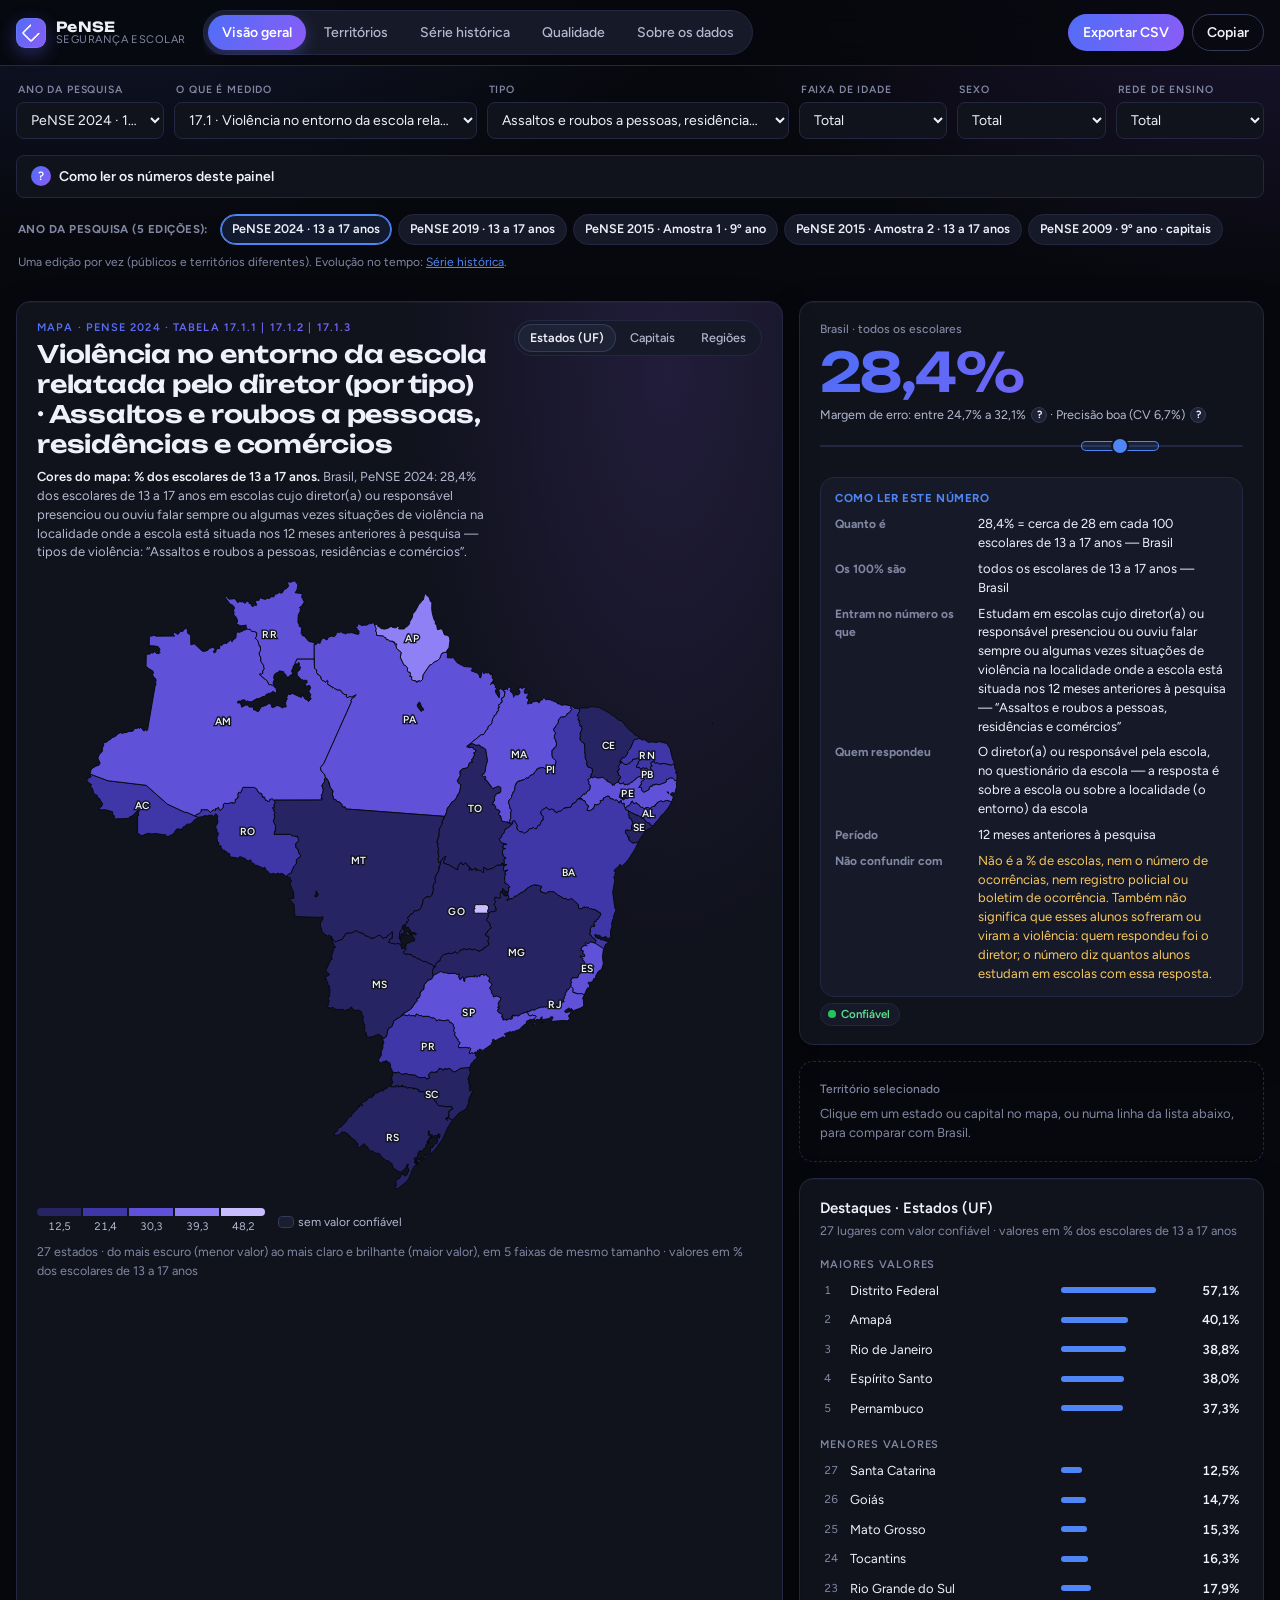
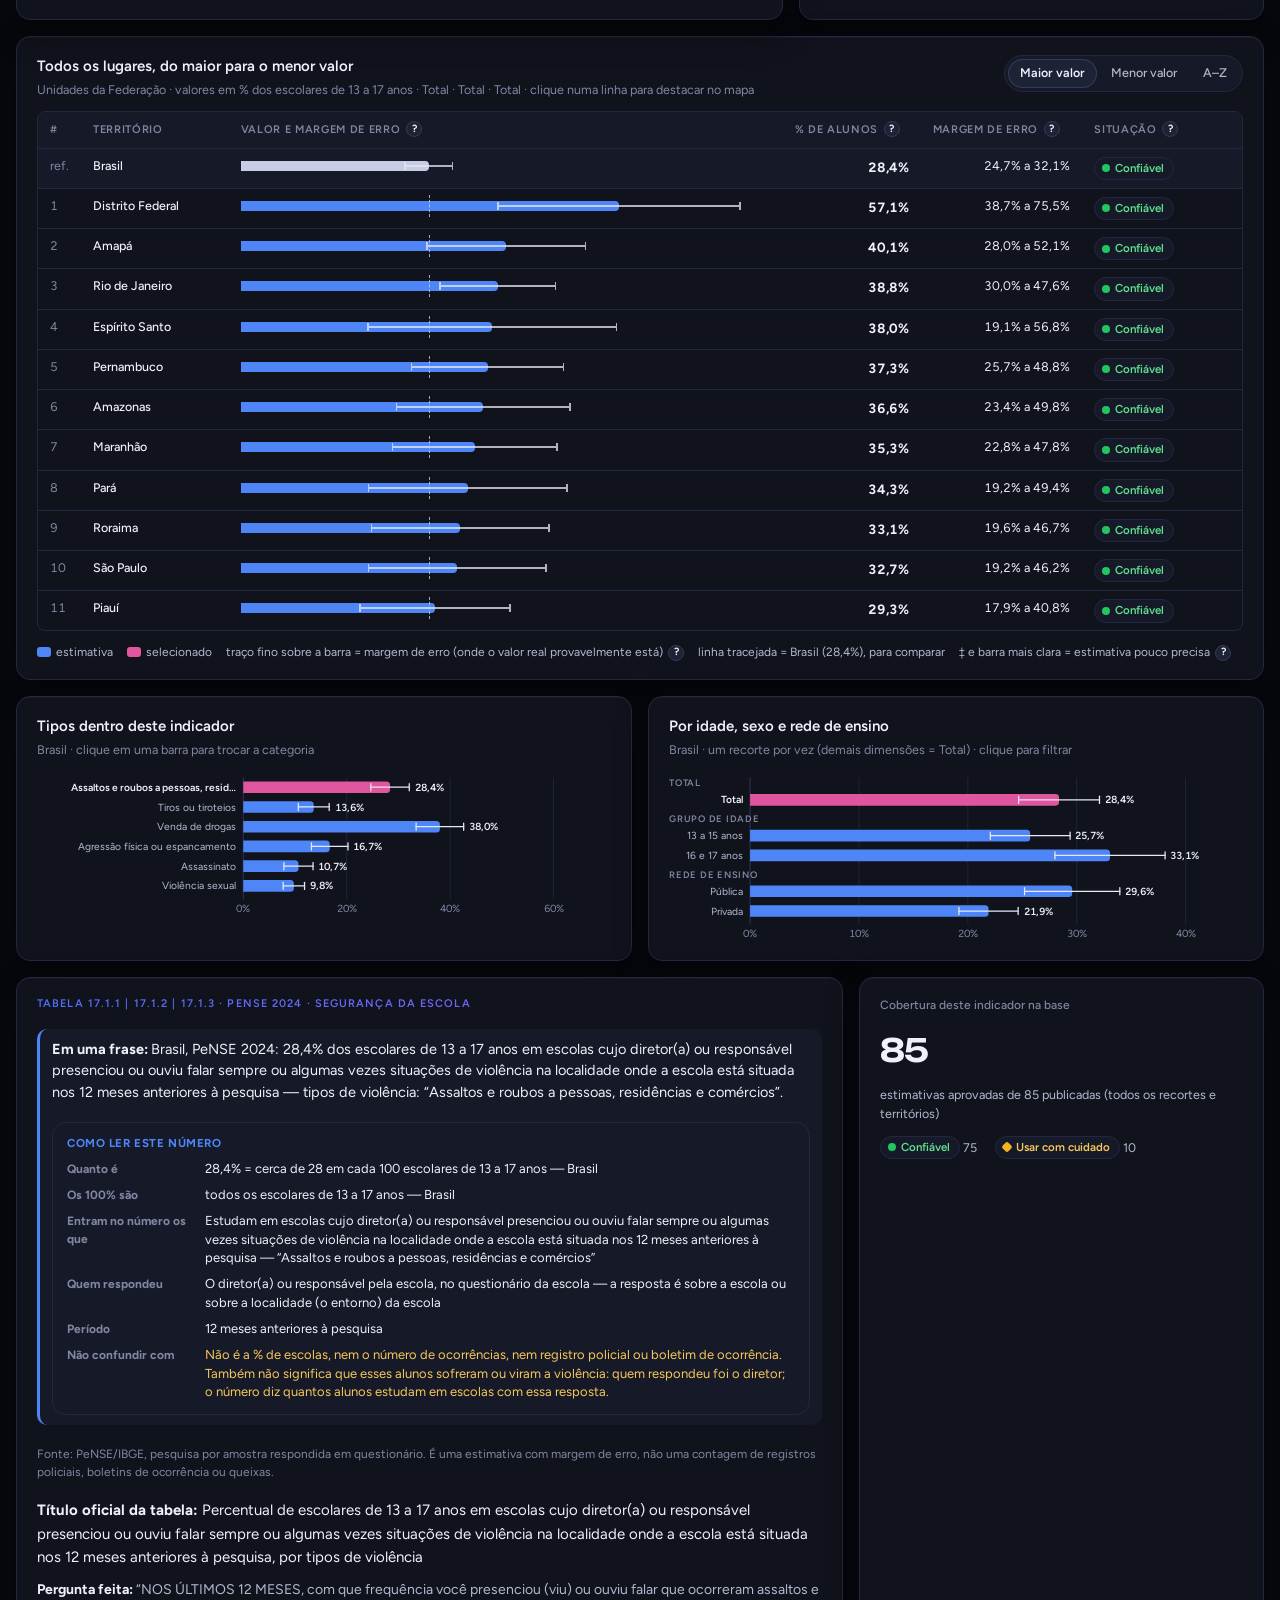
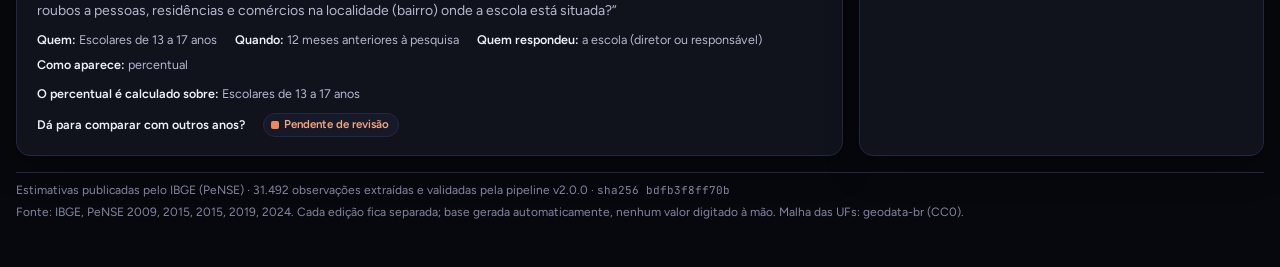
==== index.html @ c6cf6982 "Publica painel (gerado por scripts/build_dashboard.py) Co-Authored-By: Claude Opus 5.5 <noreply@anth" ====
<!doctype html>
<html lang="pt-BR">
<head>
<meta charset="utf-8">
<meta name="viewport" content="width=device-width, initial-scale=1, viewport-fit=cover">
<title>Painel PeNSE Segurança</title>
<meta name="claude:viewport-fit-sides" content="cover">
<meta name="description" content="Dashboard de indicadores de segurança da Pesquisa Nacional de Saúde do Escolar (PeNSE/IBGE), alimentado pela pipeline reprodutível do TCC.">
<link rel="preconnect" href="https://fonts.googleapis.com">
<link rel="preconnect" href="https://fonts.gstatic.com" crossorigin>
<link rel="stylesheet" href="https://fonts.googleapis.com/css2?family=Unbounded:wght@500;700&family=Figtree:wght@400;500;600;700&family=JetBrains+Mono:wght@400;500&display=swap">
<style>
/* Tema: escuro é o padrão (escolha do projeto), mesmo com o sistema em modo claro; o claro só
   aparece se o visualizador escolher explicitamente (data-theme="light").
   Layout: painel escuro "sala de controle" — barra superior fixa com páginas, faixa de
   filtros, e na Visão geral o mapa do Brasil como peça principal ao lado dos números-chave;
   abaixo, ranking em tabela com barras embutidas e cartões de detalhe em grade de 12 colunas.
   Identidade: preto azulado + azul e roxo (marca). Dados: azul = estimativa, magenta =
   selecionado (par validado para daltonismo), rampa sequencial índigo no mapa. */
:root {
  /* tema escuro (padrão) */
  --bg: #07080d;
  --bg-glow-1: rgba(79, 110, 247, 0.16);
  --bg-glow-2: rgba(139, 92, 246, 0.14);
  --card: #10121c;
  --card-2: #161a28;
  --card-3: #1d2235;
  --ink: #eef0fa;
  --ink-2: #b4b9d0;
  --muted: #8187a3;
  --line: #232741;
  --axis: #343a5a;
  --brand-blue: #4f6ef7;
  --brand-violet: #8b5cf6;
  --brand-grad: linear-gradient(120deg, #4f6ef7 0%, #8b5cf6 100%);
  --accent: #4f86f7;           /* série 1 — estimativa */
  --accent-soft: rgba(79, 134, 247, 0.14);
  --select: #e0569e;           /* série 2 — selecionado */
  --reference: #c9cde3;        /* Brasil / agregado de referência */
  --whisker: #e6e8f5;
  --nodata: #1a1e2e;
  --map-stroke: #07080d;
  --seq-1: #272463; --seq-2: #3f37a8; --seq-3: #5f52d9; --seq-4: #8f80f5; --seq-5: #c8bdff;
  --good: #22c55e; --warning: #f5b324; --serious: #f0875a; --critical: #ef4f4f;
  --good-ink: #5ee08e; --warning-ink: #f7c75a; --serious-ink: #f5a582; --critical-ink: #ff8585;
  --focus: #8fa6ff;
  --shadow: 0 1px 0 rgba(255, 255, 255, 0.03) inset, 0 12px 32px rgba(0, 0, 0, 0.35);
  --topbar: rgba(7, 8, 13, 0.82);
  --font-display: "Unbounded", "Figtree", system-ui, sans-serif;
  --font-ui: "Figtree", system-ui, -apple-system, "Segoe UI", Roboto, sans-serif;
  --font-mono: "JetBrains Mono", ui-monospace, "SFMono-Regular", Menlo, Consolas, monospace;
  --r: 14px;
  --r-sm: 8px;
  color-scheme: dark;
}
:root[data-theme="light"] {
  --bg: #f3f4fb; --bg-glow-1: rgba(79, 110, 247, 0.10); --bg-glow-2: rgba(139, 92, 246, 0.09);
  --card: #ffffff; --card-2: #f5f6fc; --card-3: #eceefa; --ink: #0d1024; --ink-2: #44496a; --muted: #6b7091;
  --line: #e1e4f2; --axis: #c6cae0; --brand-blue: #3b5bdb; --brand-violet: #7c3aed;
  --brand-grad: linear-gradient(120deg, #3b5bdb 0%, #7c3aed 100%);
  --accent: #2a6fdb; --accent-soft: rgba(42, 111, 219, 0.10); --select: #c8357f; --reference: #3a3f5c;
  --whisker: #1b1f36; --nodata: #e6e8f3; --map-stroke: #ffffff;
  --seq-1: #e4dfff; --seq-2: #bdb2fa; --seq-3: #9584ee; --seq-4: #6a54d6; --seq-5: #3f2da3;
  --good-ink: #157a3a; --warning-ink: #8a5a00; --serious-ink: #a8431a; --critical-ink: #b42323;
  --focus: #3b5bdb; --shadow: 0 1px 2px rgba(13, 16, 36, 0.05), 0 8px 24px rgba(13, 16, 36, 0.06);
  --topbar: rgba(255, 255, 255, 0.85); color-scheme: light;
}

*, *::before, *::after { box-sizing: border-box; }
[hidden] { display: none !important; }
body {
  margin: 0; color: var(--ink); font: 14px/1.5 var(--font-ui);
  background:
    radial-gradient(900px 480px at 8% -10%, var(--bg-glow-1), transparent 70%),
    radial-gradient(800px 420px at 100% 0%, var(--bg-glow-2), transparent 70%),
    var(--bg);
  background-attachment: fixed;
}
body::before { content: ""; position: fixed; inset: 0 0 auto; height: env(safe-area-inset-top, 0px); z-index: 25; background: var(--topbar); }
h1, h2, h3 { margin: 0; text-wrap: balance; }
button, select { font: inherit; color: inherit; }
:focus-visible { outline: 2px solid var(--focus); outline-offset: 2px; }
.sr-only { position: absolute; width: 1px; height: 1px; overflow: hidden; clip: rect(0 0 0 0); white-space: nowrap; }
.skip { position: absolute; left: -999px; top: 8px; z-index: 40; background: var(--card); padding: 8px 12px; border-radius: var(--r-sm); }
.skip:focus { left: 16px; }

/* barra superior */
.topbar { position: sticky; top: env(safe-area-inset-top, 0px); z-index: 20; background: var(--topbar);
  backdrop-filter: blur(14px); -webkit-backdrop-filter: blur(14px); border-bottom: 1px solid var(--line); }
.topbar-in { max-width: 1440px; margin: 0 auto; display: flex; align-items: center; gap: 18px; padding-block: 10px;
  padding-left: max(16px, env(safe-area-inset-left, 0px)); padding-right: max(16px, env(safe-area-inset-right, 0px)); }
.brand { display: flex; align-items: center; gap: 10px; flex: none; }
.brand-mark { width: 30px; height: 30px; border-radius: 9px; background: var(--brand-grad); position: relative;
  box-shadow: 0 0 0 1px rgba(255, 255, 255, 0.08) inset, 0 6px 18px rgba(99, 102, 241, 0.35); }
.brand-mark::after { content: ""; position: absolute; inset: 8px; border-radius: 3px; border: 2px solid rgba(255, 255, 255, 0.9);
  border-right-color: transparent; transform: rotate(-45deg); }
.brand-text { display: flex; flex-direction: column; line-height: 1.1; }
.brand-text b { font-family: var(--font-display); font-size: 14px; font-weight: 700; letter-spacing: .02em; }
.brand-text span { font-size: 11px; color: var(--muted); letter-spacing: .04em; text-transform: uppercase; }
.tabs { flex: 1 1 auto; min-width: 0; overflow-x: auto; scrollbar-width: none; }
.tabs::-webkit-scrollbar { display: none; }
.tabs [role=tablist] { display: flex; gap: 4px; padding: 4px; background: var(--card-2); border: 1px solid var(--line);
  border-radius: 999px; width: max-content; }
.tabs button { border: 0; background: none; color: var(--ink-2); padding: 7px 14px; border-radius: 999px; cursor: pointer;
  white-space: nowrap; font-weight: 500; transition: background .15s, color .15s; }
.tabs button:hover { color: var(--ink); background: var(--card-3); }
.tabs button[aria-selected="true"] { color: #fff; background: var(--brand-grad); font-weight: 600;
  box-shadow: 0 4px 14px rgba(99, 102, 241, 0.35); }
.head-actions { display: flex; gap: 8px; flex: none; }
.btn { border: 1px solid transparent; background: var(--brand-grad); color: #fff; border-radius: 999px; padding: 7px 14px;
  cursor: pointer; font-weight: 600; white-space: nowrap; }
.btn.ghost { background: transparent; color: var(--ink); border-color: var(--axis); }
.btn:hover { filter: brightness(1.08); }
a.btn { text-decoration: none; display: inline-block; }

/* casca */
.shell { max-width: 1440px; margin: 0 auto; display: flex; flex-direction: column; gap: 16px; padding-block: 16px 40px;
  padding-left: max(16px, env(safe-area-inset-left, 0px)); padding-right: max(16px, env(safe-area-inset-right, 0px)); }
main { outline: none; }
.page { display: flex; flex-direction: column; gap: 16px; }

/* filtros */
.slicers { display: flex; flex-wrap: wrap; gap: 10px; }
.slicer { display: flex; flex-direction: column; gap: 4px; min-width: 110px; flex: 1 1 110px; }
.slicer.wide { flex: 2.4 1 210px; }
.slicer label { font-size: 10.5px; font-weight: 600; text-transform: uppercase; letter-spacing: .08em; color: var(--muted); padding-left: 2px; }
.slicer select { width: 100%; min-width: 0; border: 1px solid var(--line); border-radius: var(--r-sm); background: var(--card);
  padding: 8px 10px; text-overflow: ellipsis; cursor: pointer; }
.slicer select:hover { border-color: var(--axis); }
.slicer select:disabled { opacity: .55; cursor: default; }
.notice { margin: 0; padding: 10px 14px; border-radius: var(--r-sm); background: var(--accent-soft); border: 1px solid var(--line); font-size: 13px; }

/* painéis */
.panel { background: var(--card); border: 1px solid var(--line); border-radius: var(--r); padding: 18px 20px; box-shadow: var(--shadow);
  min-width: 0; display: flex; flex-direction: column; gap: 12px; }
.panel-head { display: flex; flex-wrap: wrap; justify-content: space-between; align-items: flex-start; gap: 10px 16px; }
.panel-head > div:first-child { min-width: 0; flex: 1 1 260px; display: flex; flex-direction: column; gap: 3px; }
.panel-head h2 { font-size: 15px; font-weight: 600; }
.card-sub { margin: 0; color: var(--muted); font-size: 12.5px; }
.eyebrow { margin: 0; font-size: 11px; font-weight: 600; letter-spacing: .1em; text-transform: uppercase;
  background: var(--brand-grad); -webkit-background-clip: text; background-clip: text; color: transparent; }
.grid { display: grid; grid-template-columns: repeat(12, minmax(0, 1fr)); gap: 16px; }
.span-12 { grid-column: span 12; } .span-8 { grid-column: span 8; } .span-6 { grid-column: span 6; } .span-4 { grid-column: span 4; }

/* herói: mapa + números */
.hero { display: grid; grid-template-columns: minmax(0, 1.65fr) minmax(280px, 1fr); gap: 16px; align-items: stretch; }
.map-panel { position: relative; overflow: hidden; }
.map-panel::before { content: ""; position: absolute; inset: -40% -20% auto auto; width: 70%; height: 90%; pointer-events: none;
  background: radial-gradient(closest-side, var(--bg-glow-2), transparent); }
.map-panel > * { position: relative; }
.map-panel h1 { font-family: var(--font-display); font-weight: 600; font-size: clamp(18px, 2.1vw, 24px); line-height: 1.25;
  letter-spacing: -.01em; max-width: 34ch; }
.map-wrap { width: 100%; max-width: 640px; align-self: center; }
.map-wrap svg { display: block; width: 100%; height: auto; overflow: visible; }
.map-wrap path { stroke: var(--map-stroke); stroke-width: .8; cursor: pointer; transition: filter .15s; }
.map-wrap .q1 { fill: var(--seq-1); } .map-wrap .q2 { fill: var(--seq-2); } .map-wrap .q3 { fill: var(--seq-3); }
.map-wrap .q4 { fill: var(--seq-4); } .map-wrap .q5 { fill: var(--seq-5); } .map-wrap .nd { fill: var(--nodata); }
.map-wrap path.base { fill: var(--nodata); cursor: default; }
.map-wrap path:not(.base):hover { filter: brightness(1.18); }
.map-wrap path.sel, .map-wrap circle.sel { stroke: var(--select); stroke-width: 2.6; }
.map-wrap circle { stroke: var(--card); stroke-width: 2; cursor: pointer; }
.map-wrap circle:hover { stroke: var(--ink); }
.map-wrap .uf-label { font: 600 9px var(--font-ui); fill: var(--ink); paint-order: stroke; stroke: var(--card); stroke-width: 2.4px;
  pointer-events: none; letter-spacing: .03em; }
.map-wrap path:focus-visible, .map-wrap circle:focus-visible { outline: none; stroke: var(--focus); stroke-width: 2.6; }
.map-empty { display: grid; place-items: center; min-height: 300px; text-align: center; color: var(--ink-2); padding: 20px;
  border: 1px dashed var(--axis); border-radius: var(--r-sm); line-height: 1.55; }
.map-foot { display: flex; flex-wrap: wrap; justify-content: space-between; align-items: flex-end; gap: 8px 16px; }

.scope-switch, .sort-switch { display: flex; gap: 2px; padding: 3px; border: 1px solid var(--line); border-radius: 999px;
  background: var(--card-2); flex-wrap: wrap; }
.seg { border: 0; background: none; color: var(--ink-2); padding: 5px 12px; border-radius: 999px; cursor: pointer; font-size: 12.5px;
  font-weight: 500; white-space: nowrap; }
.seg:hover:not(:disabled) { color: var(--ink); background: var(--card-3); }
.seg[aria-checked="true"], .seg[aria-pressed="true"] { background: var(--card-3); color: var(--ink); font-weight: 600;
  box-shadow: 0 0 0 1px var(--axis) inset; }
.seg:disabled { opacity: .4; cursor: not-allowed; text-decoration: line-through; }

.hero-side { display: flex; flex-direction: column; gap: 16px; min-width: 0; }
.stat { gap: 6px; }
.stat .label { font-size: 12px; color: var(--muted); font-weight: 500; }
.stat .value { font-family: var(--font-display); font-size: clamp(36px, 4.4vw, 54px); font-weight: 600; letter-spacing: -.03em;
  line-height: 1.05; font-variant-numeric: tabular-nums; }
#tile-headline .value { background: var(--brand-grad); -webkit-background-clip: text; background-clip: text; color: transparent; }
.stat .unit { font-family: var(--font-ui); font-size: 16px; font-weight: 500; color: var(--ink-2); margin-left: 4px; }
.stat .detail { font-size: 12.5px; color: var(--ink-2); }
.ci-strip { position: relative; height: 22px; margin-top: 4px; }
.ci-strip .track { position: absolute; left: 0; right: 0; top: 10px; height: 2px; background: var(--line); border-radius: 2px; }
.ci-strip .range { position: absolute; top: 6px; height: 10px; border-radius: 5px; background: var(--accent-soft);
  box-shadow: 0 0 0 1px var(--accent) inset; }
.ci-strip .dot { position: absolute; top: 4px; width: 14px; height: 14px; margin-left: -7px; border-radius: 50%; background: var(--accent);
  box-shadow: 0 0 0 2px var(--card); }
.ci-strip .dot.sel { background: var(--select); }
.sel-card .value { font-size: clamp(28px, 3.2vw, 38px); }
.sel-card.empty-sel { border-style: dashed; background: transparent; box-shadow: none; }
.sel-card .hint { margin: 0; color: var(--muted); font-size: 13px; }
.compare { display: grid; grid-template-columns: auto 1fr auto; gap: 4px 10px; font-size: 12.5px; align-items: center; }
.compare .num { font-variant-numeric: tabular-nums; font-weight: 600; text-align: right; }
.compare .sw { width: 10px; height: 10px; border-radius: 50%; }
.extremes { display: flex; flex-direction: column; gap: 4px; }
.extremes h3 { font-size: 11px; font-weight: 600; letter-spacing: .08em; text-transform: uppercase; color: var(--muted); margin-top: 4px; }
.mini { display: grid; grid-template-columns: 18px minmax(0, 1fr) minmax(48px, 32%) auto; gap: 8px; align-items: center;
  font-size: 13px; padding: 3px 4px; border-radius: 6px; cursor: pointer; border: 0; background: none; text-align: left; width: 100%; }
.mini:hover { background: var(--card-2); }
.mini .pos { color: var(--muted); font-variant-numeric: tabular-nums; font-size: 11.5px; }
.mini .nm { overflow: hidden; text-overflow: ellipsis; white-space: nowrap; }
.mini .bar { height: 6px; border-radius: 3px; background: var(--accent); }
.mini .num { font-variant-numeric: tabular-nums; font-weight: 600; }

/* tabela-ranking com barras */
table.rank td { vertical-align: middle; }
table.rank .pos { color: var(--muted); font-variant-numeric: tabular-nums; width: 36px; }
table.rank .terr { font-weight: 500; white-space: nowrap; }
table.rank .terr small { color: var(--muted); font-weight: 400; margin-left: 6px; }
table.rank .barcell { width: 46%; min-width: 180px; }
.rbar { position: relative; height: 18px; }
.rbar .fill { position: absolute; left: 0; top: 4px; height: 10px; border-radius: 0 4px 4px 0; background: var(--accent); }
.rbar .fill.low { opacity: .45; }
.rbar .ci { position: absolute; top: 8px; height: 2px; background: var(--whisker); opacity: .75; }
.rbar .ci::before, .rbar .ci::after { content: ""; position: absolute; top: -3px; width: 1.5px; height: 8px; background: var(--whisker); }
.rbar .ci::before { left: 0; } .rbar .ci::after { right: 0; }
.rbar .ref { position: absolute; top: -2px; bottom: -2px; width: 0; border-left: 1.5px dashed var(--reference); opacity: .8; }
tr.sel .rbar .fill { background: var(--select); }
tr.is-ref .rbar .fill { background: var(--reference); }

/* definição e cobertura */
.definition { gap: 10px; }
.definition .statement { font-size: 15px; line-height: 1.55; max-width: 100ch; margin: 0; }
.meta-row { display: flex; flex-wrap: wrap; gap: 6px 18px; font-size: 12.5px; color: var(--ink-2); align-items: center; }
.meta-row b { color: var(--ink); font-weight: 600; }
.rows { display: grid; grid-template-columns: auto 1fr auto; gap: 6px 10px; align-items: baseline; font-size: 13px; }
.rows .num { font-variant-numeric: tabular-nums; font-weight: 600; text-align: right; }
.big { font-family: var(--font-display); font-size: 32px; font-weight: 600; letter-spacing: -.02em; font-variant-numeric: tabular-nums; }
.label { font-size: 12px; color: var(--muted); font-weight: 500; }
.detail { font-size: 12.5px; color: var(--ink-2); }

/* chips (forma + texto, nunca só cor) */
.chip { display: inline-flex; align-items: center; gap: 5px; font-size: 11.5px; font-weight: 600; padding: 2px 9px 2px 7px;
  border-radius: 999px; border: 1px solid var(--line); background: var(--card-2); white-space: nowrap; }
.chip::before { content: ""; width: 8px; height: 8px; border-radius: 2px; background: var(--muted); }
.chip.good { color: var(--good-ink); } .chip.good::before { background: var(--good); border-radius: 50%; }
.chip.warning { color: var(--warning-ink); } .chip.warning::before { background: var(--warning); transform: rotate(45deg); }
.chip.serious { color: var(--serious-ink); } .chip.serious::before { background: var(--serious); }
.chip.critical { color: var(--critical-ink); } .chip.critical::before { background: var(--critical); clip-path: polygon(50% 0, 100% 100%, 0 100%); border-radius: 0; }
.chip.neutral { color: var(--ink-2); }

/* gráficos SVG */
.chart { width: 100%; min-height: 120px; }
.chart svg { display: block; width: 100%; height: auto; overflow: visible; }
.chart text { fill: var(--ink-2); font: 11.5px var(--font-ui); }
.chart .tick text { fill: var(--muted); font-variant-numeric: tabular-nums; }
.chart .grid-line { stroke: var(--line); stroke-width: 1; }
.chart .baseline { stroke: var(--axis); stroke-width: 1; }
.chart .bar { fill: var(--accent); cursor: pointer; }
.chart .bar.ref { fill: var(--reference); }
.chart .bar.sel { fill: var(--select); }
.chart .bar.low { fill-opacity: .45; }
.chart .whisker { stroke: var(--whisker); stroke-width: 1.4; stroke-linecap: round; pointer-events: none; }
.chart .refline { stroke: var(--reference); stroke-width: 1.5; stroke-dasharray: 4 3; }
.chart .hit { fill: transparent; cursor: pointer; }
.chart .row:hover .bar { filter: brightness(1.15); }
.chart .row:focus-visible { outline: none; }
.chart .row:focus-visible .hit { stroke: var(--focus); stroke-width: 2; }
.chart .val { fill: var(--ink); font-weight: 600; font-variant-numeric: tabular-nums; }
.chart .label-strong { fill: var(--ink); font-weight: 600; }
.chart .group-label { fill: var(--muted); font-size: 10.5px; font-weight: 600; letter-spacing: .08em; text-transform: uppercase; }
.chart .series-line { fill: none; stroke-width: 2; stroke-linejoin: round; stroke-linecap: round; }
.chart .band { opacity: .14; }

.legend { display: flex; flex-wrap: wrap; align-items: center; gap: 6px 14px; font-size: 12px; color: var(--ink-2); }
.legend .sw { display: inline-block; width: 14px; height: 10px; border-radius: 3px; vertical-align: -1px; margin-right: 5px; }
.legend .ramp { display: flex; gap: 2px; }
.legend .ramp span { display: flex; flex-direction: column; align-items: center; gap: 3px; font-variant-numeric: tabular-nums; font-size: 11px; }
.legend .ramp i { width: 44px; height: 8px; display: block; }
.legend .ramp span:first-child i { border-radius: 4px 0 0 4px; } .legend .ramp span:last-child i { border-radius: 0 4px 4px 0; }

/* tabelas */
.table-wrap { overflow-x: auto; border: 1px solid var(--line); border-radius: var(--r-sm); max-height: 520px; }
table.data { width: 100%; border-collapse: collapse; font-size: 12.5px; }
table.data th { position: sticky; top: 0; z-index: 1; background: var(--card-2); text-align: left; font-weight: 600; color: var(--muted);
  font-size: 11px; text-transform: uppercase; letter-spacing: .06em; padding: 9px 12px; border-bottom: 1px solid var(--line); white-space: nowrap; }
table.data td { padding: 8px 12px; border-bottom: 1px solid var(--line); vertical-align: top; }
table.data tbody tr:last-child td { border-bottom: 0; }
table.data td.num { text-align: right; font-variant-numeric: tabular-nums; white-space: nowrap; }
table.data td.strong { font-weight: 700; font-size: 13.5px; }
table.data td.mono, .mono { font-family: var(--font-mono); font-size: 11.5px; color: var(--ink-2); }
table.data tr.clickable { cursor: pointer; }
table.data tr.clickable:hover td { background: var(--accent-soft); }
table.data tr.sel td { background: color-mix(in srgb, var(--select) 14%, transparent); }
table.data tr.is-ref td { background: var(--card-2); }
table.data td.wrap { min-width: 260px; }

.prose { line-height: 1.6; display: flex; flex-direction: column; gap: 10px; }
.prose h2 { font-size: 16px; font-family: var(--font-display); font-weight: 600; }
.prose h3 { font-size: 13.5px; margin-top: 4px; }
.prose p, .prose ul { margin: 0; max-width: 72ch; color: var(--ink-2); }
.prose ul { padding-left: 18px; }
.empty { padding: 18px; border: 1px dashed var(--axis); border-radius: var(--r-sm); color: var(--ink-2); line-height: 1.55; }
.empty strong { color: var(--ink); }

.foot { display: flex; flex-direction: column; gap: 4px; color: var(--muted); font-size: 12px; padding-top: 8px; border-top: 1px solid var(--line); }
.foot p { margin: 0; }
.foot code { font-family: var(--font-mono); font-size: 11px; }

.tooltip { position: fixed; z-index: 50; pointer-events: none; background: var(--card-2); color: var(--ink); border: 1px solid var(--axis);
  border-radius: var(--r-sm); padding: 9px 11px; box-shadow: 0 10px 28px rgba(0, 0, 0, .35); font-size: 12px; max-width: 290px; }
.tooltip .tt-value { font-size: 18px; font-weight: 700; font-variant-numeric: tabular-nums; }
.tooltip .tt-name { color: var(--ink-2); font-weight: 600; }
.tooltip .tt-meta { color: var(--muted); margin-top: 2px; }

@media (max-width: 1180px) {
  .head-actions .ghost { display: none; }
  .span-8, .span-4 { grid-column: span 12; }
}
@media (max-width: 980px) {
  .hero { grid-template-columns: minmax(0, 1fr); }
  .hero-side { display: grid; grid-template-columns: repeat(auto-fit, minmax(240px, 1fr)); }
}
@media (max-width: 760px) {
  .topbar-in { flex-wrap: wrap; gap: 10px; }
  .tabs { order: 3; flex-basis: 100%; }
  .head-actions { margin-left: auto; }
  .span-6 { grid-column: span 12; }
  .panel { padding: 14px; }
  table.rank .barcell { min-width: 120px; }
  .slicer, .slicer.wide { flex-basis: 140px; }
}
@media (prefers-reduced-motion: reduce) { * { transition: none !important; animation: none !important; } }
@media (forced-colors: active) {
  .chart .bar, .rbar .fill { fill: CanvasText; background: CanvasText; }
  .chart .bar.sel, tr.sel .rbar .fill { fill: Highlight; background: Highlight; }
  #tile-headline .value, .eyebrow { color: CanvasText; background: none; }
}

/* série harmonizada (microdados) */
.micro-filters { margin-top: -2px; }
.micro-body { display: grid; grid-template-columns: minmax(0, 1.7fr) minmax(240px, 1fr); gap: 18px; align-items: start; }
.micro-side { display: flex; flex-direction: column; gap: 10px; min-width: 0; }
.change { border: 1px solid var(--line); border-radius: var(--r-sm); padding: 10px 12px; display: flex; flex-direction: column; gap: 4px; background: var(--card-2); }
.change .yrs { font-size: 11px; font-weight: 600; letter-spacing: .08em; text-transform: uppercase; color: var(--muted); }
.change .delta { font-family: var(--font-display); font-size: 24px; font-weight: 600; font-variant-numeric: tabular-nums; letter-spacing: -.02em; }
.change .delta small { font-family: var(--font-ui); font-size: 13px; color: var(--ink-2); font-weight: 500; margin-left: 4px; }
.micro-evidence { display: grid; grid-template-columns: repeat(auto-fit, minmax(260px, 1fr)); gap: 14px; }
.ev { border: 1px solid var(--line); border-radius: var(--r-sm); padding: 12px 14px; display: flex; flex-direction: column; gap: 6px; min-width: 0; }
.ev h3 { font-size: 11px; font-weight: 600; letter-spacing: .08em; text-transform: uppercase; color: var(--muted); }
.ev ul { margin: 0; padding-left: 18px; color: var(--ink-2); font-size: 12.5px; line-height: 1.5; display: flex; flex-direction: column; gap: 3px; }
.ev p { margin: 0; font-size: 12.5px; color: var(--ink-2); line-height: 1.5; }
.origin { display: inline-flex; align-items: center; gap: 6px; font-size: 11.5px; font-weight: 600; padding: 3px 9px; border-radius: 999px;
  border: 1px dashed var(--brand-violet); color: var(--ink); background: color-mix(in srgb, var(--brand-violet) 10%, transparent); }
table.trend td { vertical-align: middle; }
table.trend td.ind { min-width: 240px; font-weight: 500; }
table.trend td.ind small { display: block; color: var(--muted); font-weight: 400; font-size: 11.5px; }
table.trend .spark svg { display: block; width: 120px; height: 34px; overflow: visible; }
table.trend .spark .ln { fill: none; stroke: var(--accent); stroke-width: 2; stroke-linecap: round; stroke-linejoin: round; }
table.trend .spark .band { fill: var(--accent); opacity: .16; }
table.trend .spark circle { fill: var(--accent); stroke: var(--card); stroke-width: 1.5; }
.arrow { font-variant-numeric: tabular-nums; font-weight: 700; white-space: nowrap; }
.arrow.sig-up, .arrow.sig-down { color: var(--ink); }
.arrow.ns { color: var(--muted); font-weight: 500; }
.chart .ci-band { opacity: .16; }
.chart .pt-label { fill: var(--ink); font-weight: 700; font-variant-numeric: tabular-nums; }
.chart .yr { fill: var(--ink-2); font-weight: 600; }
@media (max-width: 860px) { .micro-body { grid-template-columns: minmax(0, 1fr); } }

/* série oficial 9º ano */
.chart .pt-micro { fill: var(--card); stroke: var(--brand-violet); stroke-width: 2.5; }
.chart .seg-micro { fill: none; stroke: var(--brand-violet); stroke-width: 2; stroke-dasharray: 5 4; }
.origin.pub { border-style: solid; border-color: var(--accent); background: var(--accent-soft); }

/* ajuda e glossário */
.help { display: inline-grid; place-items: center; width: 16px; height: 16px; border-radius: 50%; font: 700 10.5px/1 var(--font-ui);
  color: var(--ink); background: var(--card-3); border: 1px solid var(--axis); cursor: help; vertical-align: 1px; margin-left: 2px;
  text-transform: none; letter-spacing: 0; }
.help:hover, .help:focus-visible { background: var(--brand-violet); border-color: var(--brand-violet); color: #fff; }
.tooltip .tt-help { max-width: 300px; line-height: 1.5; color: var(--ink); font-size: 12.5px; }
.glossary { border: 1px solid var(--line); border-radius: var(--r-sm); background: var(--card); }
.glossary summary { cursor: pointer; padding: 10px 14px; font-weight: 600; color: var(--ink); list-style: none; display: flex; gap: 8px; align-items: center; }
.glossary summary::before { content: "?"; display: inline-grid; place-items: center; width: 20px; height: 20px; border-radius: 50%;
  background: var(--brand-grad); color: #fff; font-size: 12px; }
.glossary summary::-webkit-details-marker { display: none; }
.glossary[open] summary { border-bottom: 1px solid var(--line); }
.glossary dl { margin: 0; padding: 12px 14px 14px; display: grid; grid-template-columns: repeat(auto-fit, minmax(260px, 1fr)); gap: 12px 20px; }
.glossary dt, .level-list dt { font-weight: 700; color: var(--ink); margin-bottom: 2px; }
.glossary dd, .level-list dd { margin: 0; color: var(--ink-2); font-size: 13px; line-height: 1.5; }
.level-list { margin: 0; display: flex; flex-direction: column; gap: 10px; }
.level-list > div { display: grid; grid-template-columns: 120px minmax(0, 1fr); gap: 12px; align-items: start; }
.question { margin: 0; font-size: 14px; color: var(--ink-2); line-height: 1.5; max-width: 100ch; }
.question b { color: var(--ink); }
@media (max-width: 560px) { .level-list > div { grid-template-columns: minmax(0, 1fr); gap: 4px; } }

/* Proposta automática × decisão registrada; aviso de série experimental */
small.decision { display: block; margin-top: 3px; font-size: 11px; color: var(--muted); font-weight: 500; }
.experimental { color: var(--warning-ink); font-weight: 600; }

/* Edição exibida (faixa clicável acima do mapa) */
.edition-switch { padding: 14px 18px; margin-bottom: 16px; display: grid; gap: 10px; }
.edition-switch .es-title { font-size: 12px; font-weight: 700; letter-spacing: .04em; text-transform: uppercase; color: var(--muted); }
.edition-switch .es-buttons { display: flex; flex-wrap: wrap; gap: 8px; }
.edition-switch .es-btn { display: grid; gap: 2px; text-align: left; padding: 8px 12px; border-radius: 12px; cursor: pointer;
  border: 1px solid var(--line, rgba(255,255,255,.12)); background: var(--card-2); color: var(--ink); font: inherit; }
.edition-switch .es-btn small { color: var(--muted); font-size: 11px; }
.edition-switch .es-btn.on { border-color: var(--accent); background: var(--accent-soft); box-shadow: 0 0 0 1px var(--accent) inset; }
.edition-switch .es-btn:focus-visible { outline: 2px solid var(--accent); outline-offset: 2px; }
.edition-switch .es-label { font-weight: 600; font-size: 13.5px; }
.edition-switch .es-note { margin: 0; font-size: 12.5px; color: var(--ink-2); }
/* "Como ler": o que o número significa */
.map-reading { margin: 6px 0 0; font-size: 13px; line-height: 1.45; color: var(--ink-2); max-width: 70ch; }
.map-reading .unit-label { font-weight: 600; color: var(--ink); }
.reading-small { margin: 8px 0 6px; font-size: 12.5px; line-height: 1.45; color: var(--ink-2); }
.reading { display: grid; gap: 4px; margin: 6px 0 10px; padding: 10px 12px; border-radius: 10px; background: var(--card-2);
  border-left: 3px solid var(--accent); font-size: 13.5px; line-height: 1.5; }
.reading p { margin: 0; }
.reading .reading-main { font-size: 14.5px; color: var(--ink); }
.source-note { font-size: 12px; color: var(--muted); margin: 0 0 8px; }
.tt-reading { font-size: 12px; line-height: 1.4; margin: 4px 0; max-width: 340px; color: var(--ink); }
.linkish { background: none; border: 0; padding: 0; color: var(--accent); font: inherit; text-decoration: underline; cursor: pointer; }
.reading-who { margin: 0 0 8px; font-size: 12px; font-weight: 600; color: var(--warning-ink); }

/* Faixa compacta de edições (acima do mapa, sem ocupar um painel inteiro) */
.edition-switch { display: flex; flex-wrap: wrap; align-items: center; gap: 8px 12px; padding: 0 2px; margin: 0 0 14px; }
.edition-switch .es-title { font-size: 11.5px; }
.edition-switch .es-buttons { gap: 6px; }
.edition-switch .es-btn { padding: 5px 11px; border-radius: 999px; border: 1px solid var(--line, rgba(255,255,255,.12)); background: var(--card-2); color: var(--ink); }
.edition-switch .es-label { font-size: 12.5px; }
.edition-switch .es-note { font-size: 12px; color: var(--muted); }

/* Ficha "Como ler este número" */
.number-card { margin-top: 14px; border: 1px solid var(--line, rgba(255,255,255,.12)); border-radius: 14px; padding: 12px 14px; background: var(--card-2); }
.number-card h3 { margin: 0 0 8px; font-size: 11.5px; font-weight: 700; letter-spacing: .05em; text-transform: uppercase; color: var(--accent); }
.number-card .nc-list { margin: 0; display: grid; gap: 7px; }
.number-card .nc-row { display: grid; grid-template-columns: 9.5em 1fr; gap: 10px; }
.number-card dt { font-size: 12px; font-weight: 700; color: var(--muted); }
.number-card dd { margin: 0; font-size: 13px; line-height: 1.45; color: var(--ink); }
.number-card .nc-row.warn dd { color: var(--warning-ink); }
@media (max-width: 560px) { .number-card .nc-row { grid-template-columns: 1fr; gap: 2px; } }

</style>
</head>
<body>
<a class="skip" href="#main">Pular para o conteúdo</a>

<header class="topbar">
  <div class="topbar-in">
    <div class="brand">
      <span class="brand-mark" aria-hidden="true"></span>
      <span class="brand-text"><b>PeNSE</b><span>Segurança escolar</span></span>
    </div>
    <nav class="tabs" aria-label="Páginas do painel">
      <div role="tablist">
        <button role="tab" id="tab-overview" data-page="overview" aria-selected="true">Visão geral</button>
        <button role="tab" id="tab-territory" data-page="territory" aria-selected="false">Territórios</button>
        <button role="tab" id="tab-history" data-page="history" aria-selected="false">Série histórica</button>
        <button role="tab" id="tab-quality" data-page="quality" aria-selected="false">Qualidade</button>
        <button role="tab" id="tab-about" data-page="about" aria-selected="false">Sobre os dados</button>
      </div>
    </nav>
    <div class="head-actions">
      <button type="button" class="btn" id="btn-export">Exportar CSV</button>
      <button type="button" class="btn ghost" id="btn-copy">Copiar</button>
    </div>
  </div>
</header>

<div class="shell">
  <section class="slicers" aria-label="Filtros">
    <div class="slicer"><label for="f-edition">Ano da pesquisa</label><select id="f-edition"></select></div>
    <div class="slicer wide"><label for="f-indicator">O que é medido</label><select id="f-indicator"></select></div>
    <div class="slicer wide"><label for="f-category">Tipo</label><select id="f-category"></select></div>
    <div class="slicer" id="slicer-unit"><label for="f-unit">Mostrar como</label><select id="f-unit"></select></div>
    <div class="slicer"><label for="f-age">Faixa de idade</label><select id="f-age"></select></div>
    <div class="slicer"><label for="f-sex">Sexo</label><select id="f-sex"></select></div>
    <div class="slicer"><label for="f-dep">Rede de ensino</label><select id="f-dep"></select></div>
  </section>
  <details class="glossary">
    <summary>Como ler os números deste painel</summary>
    <dl>
      <div><dt>“X%” de quê?</dt><dd>Todo percentual é uma <b>parcela de alunos</b>: “28% dos escolares de 13 a 17 anos…”. A frase <b>Como ler</b> ao lado de cada número diz quem são os 100% (a base) e quem respondeu. Quando a pergunta foi feita ao <b>diretor da escola</b> (Tema 17), o número é a parcela de alunos que estudam em escolas com aquela resposta. Nunca é número de ocorrências, de escolas ou de boletins de ocorrência: são respostas a um questionário.</dd></div>
      <div><dt>Valor estimado</dt><dd>A PeNSE entrevista uma <b>amostra</b> de alunos. Cada percentual é uma estimativa para todos os alunos do lugar.</dd></div>
      <div><dt>Margem de erro</dt><dd>Faixa onde o valor real provavelmente está (com 95% de confiança). Aparece como um traço fino sobre as barras. Ex.: <b>12% (entre 11% e 13%)</b>. Os técnicos chamam de <i>intervalo de confiança</i>.</dd></div>
      <div><dt>Precisão</dt><dd><b>Boa</b>, <b>razoável</b> ou <b>baixa</b>, conforme o tamanho da margem de erro em relação ao valor (coeficiente de variação, CV). Com precisão baixa (‡), use o número só como indicação.</dd></div>
      <div><dt>Comparar lugares</dt><dd>Se as margens de erro de dois lugares se sobrepõem bastante, a diferença entre eles pode ser só efeito da amostra.</dd></div>
      <div><dt>Pontos percentuais (p.p.)</dt><dd>Diferença entre dois percentuais: de 10% para 13% são <b>+3 p.p.</b></dd></div>
      <div><dt>Diferença significativa a 5%</dt><dd>O intervalo de confiança de 95% da diferença entre os dois anos não inclui o zero (teste a 5%) <b>e</b> o pesquisador registrou que os anos são comparáveis. Se não houvesse diferença real, uma diferença deste tamanho ou maior apareceria em menos de 5% das amostras possíveis; isso não é a chance de a mudança ser real, e um resultado significativo não é certeza absoluta. Significativa não quer dizer grande nem importante, não explica a causa e não elimina outras limitações. Abaixo do selo aparece o IC 95% da diferença, com casas decimais suficientes para mostrar o sinal dos limites. Sem a decisão aparece “significativa · aguarda decisão”. “Pode ser acaso” não significa que nada mudou.</dd></div>
      <div><dt>Situação do número</dt><dd><b>Confiável</b>: passou em todas as verificações. <b>Usar com cuidado</b>: passou, com uma observação. <b>Em revisão</b>: fora dos gráficos até ser conferido. <b>Sem valor publicado</b>: o IBGE publicou um símbolo.</dd></div>
      <div><dt>Ano da pesquisa</dt><dd>O painel abre na edição mais recente (2024) e mostra <b>uma edição por vez</b>; troque na faixa “Edição exibida”. 2009 e 2015 (Amostra 1) entrevistaram o 9º ano; 2015 (Amostra 2), 2019 e 2024, alunos de 13 a 17 anos. Públicos diferentes não se comparam diretamente — a evolução no tempo fica na página “Série histórica”.</dd></div>
    </dl>
  </details>
  <p class="notice" id="notice" role="status" aria-live="polite" hidden></p>

  <main id="main" tabindex="-1">
    <!-- VISÃO GERAL: o mapa abre a página -->
    <section class="page" id="page-overview" role="tabpanel" aria-labelledby="tab-overview">
      <div class="edition-switch" id="edition-switch" aria-label="Ano da pesquisa exibido"></div>
      <div class="hero">
        <article class="panel map-panel">
          <header class="panel-head">
            <div>
              <p class="eyebrow" id="map-eyebrow">Mapa do Brasil</p>
              <h1 id="map-title">Segurança na escola e no entorno</h1>
              <p class="map-reading" id="map-reading"></p>
            </div>
            <div class="scope-switch" data-switch="map" role="radiogroup" aria-label="Recorte territorial do mapa"></div>
          </header>
          <div class="map-wrap" id="map"></div>
          <footer class="map-foot">
            <div class="legend" id="map-legend"></div>
            <p class="card-sub" id="map-sub"></p>
          </footer>
        </article>

        <aside class="hero-side">
          <article class="panel stat" id="tile-headline"></article>
          <article class="panel stat sel-card" id="tile-selected"></article>
          <article class="panel" id="tile-extremes"></article>
        </aside>
      </div>

      <article class="panel">
        <header class="panel-head">
          <div>
            <h2>Todos os lugares, do maior para o menor valor</h2>
            <p class="card-sub" id="rank-table-sub"></p>
          </div>
          <div class="sort-switch" role="group" aria-label="Ordenar ranking">
            <button type="button" class="seg" data-sort="desc" aria-pressed="true">Maior valor</button>
            <button type="button" class="seg" data-sort="asc" aria-pressed="false">Menor valor</button>
            <button type="button" class="seg" data-sort="name" aria-pressed="false">A–Z</button>
          </div>
        </header>
        <div class="table-wrap"><table class="data rank" id="rank-table"></table></div>
        <div class="legend" id="rank-table-legend"></div>
      </article>

      <div class="grid">
        <article class="panel span-6">
          <header class="panel-head"><div><h2 id="cat-title">Categorias</h2><p class="card-sub" id="cat-sub"></p></div></header>
          <div class="chart" id="chart-categories"></div>
        </article>
        <article class="panel span-6">
          <header class="panel-head"><div><h2>Por idade, sexo e rede de ensino</h2><p class="card-sub" id="brk-sub"></p></div></header>
          <div class="chart" id="chart-breakdown"></div>
        </article>
        <article class="panel span-8 definition" id="definition"></article>
        <article class="panel span-4" id="tile-coverage"></article>
      </div>
    </section>

    <!-- TERRITÓRIOS -->
    <section class="page" id="page-territory" role="tabpanel" aria-labelledby="tab-territory" hidden>
      <div class="grid">
        <article class="panel span-12">
          <header class="panel-head">
            <div><h2>Comparação entre lugares</h2><p class="card-sub" id="rank-sub"></p></div>
            <div class="scope-switch" data-switch="rank" role="radiogroup" aria-label="Recorte territorial do ranking"></div>
          </header>
          <div class="chart" id="chart-ranking"></div>
          <div class="legend" id="rank-legend"></div>
        </article>
        <article class="panel span-12">
          <header class="panel-head"><div><h2>Todos os números, com a origem na planilha do IBGE</h2><p class="card-sub">Clique numa linha para destacar o lugar no mapa e na comparação.</p></div></header>
          <div class="table-wrap"><table class="data" id="table-territory"></table></div>
        </article>
      </div>
    </section>

    <!-- SÉRIE HISTÓRICA -->
    <section class="page" id="page-history" role="tabpanel" aria-labelledby="tab-history" hidden>
      <div class="grid">
        <article class="panel span-12" id="micro-overview">
          <header class="panel-head">
            <div>
              <p class="eyebrow">Série harmonizada · microdados 2015 · 2019 · 2024</p>
              <h2>Como os indicadores mudaram no Brasil</h2>
              <p class="card-sub" id="micro-overview-sub">Escolares de 13 a 17 anos. Mesma pergunta e mesma regra de cálculo em todos os anos; clique numa linha para ver o detalhe.</p>
            </div>
          </header>
          <div class="table-wrap"><table class="data trend" id="table-micro-overview"></table></div>
          <div class="legend" id="micro-overview-legend"></div>
        </article>
        <article class="panel span-12" id="micro-detail">
          <header class="panel-head">
            <div><p class="eyebrow" id="micro-eyebrow"></p><h2 id="micro-title"></h2><p class="card-sub" id="micro-question"></p><p class="map-reading" id="micro-reading"></p></div>
          </header>
          <div class="micro-filters slicers">
            <div class="slicer wide"><label for="f-micro-indicator">Indicador</label><select id="f-micro-indicator"></select></div>
            <div class="slicer"><label for="f-micro-terr">Território</label><select id="f-micro-terr"></select></div>
            <div class="slicer"><label for="f-micro-cut">Recorte</label><select id="f-micro-cut"></select></div>
          </div>
          <div class="micro-body">
            <div class="chart" id="chart-micro"></div>
            <aside class="micro-side" id="micro-changes"></aside>
          </div>
          <div class="micro-evidence" id="micro-evidence"></div>
        </article>
        <article class="panel span-12" id="official-series">
          <header class="panel-head">
            <div>
              <p class="eyebrow">Série oficial do IBGE · 9º ano · municípios das capitais</p>
              <h2>2009 a 2019 publicados pelo IBGE, 2024 estendido com os microdados</h2>
              <p class="card-sub" id="official-sub">Indicadores que o próprio IBGE publicou como comparáveis entre edições. O ponto de 2024 usa a mesma regra que reproduz a tabela oficial de 2019.</p>
            </div>
          </header>
          <div class="table-wrap"><table class="data trend" id="table-official"></table></div>
          <div class="micro-filters slicers">
            <div class="slicer wide"><label for="f-off-table">Tabela</label><select id="f-off-table"></select></div>
            <div class="slicer"><label for="f-off-terr">Capital</label><select id="f-off-terr"></select></div>
            <div class="slicer"><label for="f-off-cut">Recorte</label><select id="f-off-cut"></select></div>
          </div>
          <div class="micro-body">
            <div class="chart" id="chart-official"></div>
            <aside class="micro-side" id="official-changes"></aside>
          </div>
          <div class="legend" id="official-legend"></div>
        </article>
        <article class="panel span-12" id="history-main"></article>
        <article class="panel span-12">
          <header class="panel-head"><div><h2>Correspondências avaliadas entre edições</h2>
            <p class="card-sub">Pares candidatos definidos pelo pesquisador; o status vem da comparação dos atributos metodológicos e, quando houver, de decisão humana registrada.</p></div></header>
          <div class="table-wrap"><table class="data" id="table-comparability"></table></div>
        </article>
      </div>
    </section>

    <!-- QUALIDADE -->
    <section class="page" id="page-quality" role="tabpanel" aria-labelledby="tab-quality" hidden>
      <div class="grid">
        <article class="panel span-4" id="tile-status"></article>
        <article class="panel span-8 levels" aria-labelledby="levels-title">
          <header class="panel-head"><div><h2 id="levels-title">Níveis de alerta: o que cada um significa</h2>
            <p class="card-sub">Cada número passa por verificações automáticas. Nenhum valor é apagado ou corrigido: os alertas só avisam.</p></div></header>
          <dl class="level-list">
            <div><dt><span class="chip neutral">Informativo</span></dt><dd><b>Só um registro.</b> Algo que vale saber, mas que não muda a leitura do número. Ex.: margem de erro cortada em 0%, valor muito diferente dos outros lugares mas plausível.</dd></div>
            <div><dt><span class="chip warning">Ressalva</span></dt><dd><b>O número é usado, com cuidado.</b> Aparece nos gráficos com uma observação. Ex.: estimativa pouco precisa, margem de erro publicada igual a zero.</dd></div>
            <div><dt><span class="chip serious">Revisão</span></dt><dd><b>Fica fora dos gráficos até alguém conferir.</b> A leitura automática encontrou algo ambíguo. Ex.: cabeçalho de tabela que pode ter dois sentidos.</dd></div>
            <div><dt><span class="chip critical">Erro</span></dt><dd><b>Inconsistência confirmada.</b> O número não entra na análise. Ex.: o mesmo dado publicado com valores diferentes em duas tabelas.</dd></div>
          </dl>
        </article>
        <article class="panel span-12">
          <header class="panel-head"><div><h2>Tudo o que as verificações encontraram (base inteira)</h2><p class="card-sub">Do mais grave ao mais leve. Passe o mouse ou foque no “?” para entender cada coluna.</p></div></header>
          <div class="table-wrap"><table class="data" id="table-rules"></table></div>
        </article>
        <article class="panel span-12">
          <header class="panel-head"><div><h2>Números deste indicador que estão fora dos gráficos ou com observação</h2><p class="card-sub" id="review-sub"></p></div></header>
          <div class="table-wrap"><table class="data" id="table-review"></table></div>
        </article>
      </div>
    </section>

    <!-- SOBRE -->
    <section class="page" id="page-about" role="tabpanel" aria-labelledby="tab-about" hidden>
      <div class="grid">
        <article class="panel span-6 prose">
          <div id="about-method" class="prose"></div>
          <!-- download-base -->
          <p><a class="btn ghost" href="data/pense_base_aprovada.csv" download>Baixar base aprovada (CSV)</a></p>
          <!-- /download-base -->
        </article>
        <article class="panel span-6">
          <header class="panel-head"><div><h2>Edições na base</h2></div></header>
          <div class="table-wrap"><table class="data" id="table-editions"></table></div>
          <header class="panel-head"><div><h2>Símbolos publicados</h2></div></header>
          <div class="table-wrap"><table class="data" id="table-symbols"></table></div>
        </article>
        <article class="panel span-12">
          <header class="panel-head"><div><h2>Dicionário de dados</h2><p class="card-sub">Gerado do esquema canônico da pipeline (mesma fonte da documentação).</p></div></header>
          <div class="table-wrap"><table class="data" id="table-dictionary"></table></div>
        </article>
      </div>
    </section>
  </main>

  <footer class="foot">
    <p id="subtitle">Carregando base processada…</p>
    <p id="rail-foot"></p>
  </footer>
</div>
<div class="tooltip" id="tooltip" role="tooltip" hidden></div>
<textarea id="copy-buffer" class="sr-only" aria-hidden="true" tabindex="-1"></textarea>
<script>
/* Painel PeNSE — consome dashboard/data/pense_bundle.json gerado pela pipeline.
 * Nenhuma estimativa é escrita neste arquivo: todo número exibido vem do pacote de dados,
 * com status de validação e célula de origem. */
(function () {
  "use strict";

  const SVGNS = "http://www.w3.org/2000/svg";
  const APPROVED = new Set(["VALID", "VALID_WITH_WARNINGS"]);
  const SCOPES = {
    uf: { label: "Unidades da Federação", short: "Estados (UF)", types: ["uf"], ref: "BR" },
    capital: { label: "Municípios das capitais", short: "Capitais", types: ["capital"], ref: "CAPITAIS" },
    regional: { label: "Brasil e Grandes Regiões", short: "Regiões", types: ["country", "region"], ref: "BR" },
  };
  const SCOPE_PREF = ["uf", "capital", "regional"];
  const STATUS_LABEL = {
    VALID: ["Confiável", "good"], VALID_WITH_WARNINGS: ["Usar com cuidado", "warning"],
    REVIEW_REQUIRED: ["Em revisão", "serious"], ERROR: ["Erro", "critical"], NOT_AVAILABLE: ["Sem valor publicado", "neutral"],
  };
  const COMP_LABEL = {
    COMPARABLE: ["Comparável", "good"], COMPARABLE_WITH_CAVEATS: ["Comparável com ressalvas", "warning"],
    NOT_COMPARABLE: ["Não comparável", "critical"], PENDING_REVIEW: ["Pendente de revisão", "serious"],
    SEM_CORRESPONDENTE_IDENTIFICADO: ["Sem correspondente", "neutral"],
  };
  // Estado da diferença entre dois anos, decidido pela pipeline (src/pense/microdata/series.py):
  // o selo "Diferença significativa a 5%" só existe com decisão registrada do pesquisador e evidência
  // nas duas edições (D27). Significância não é relevância prática nem causa.
  const CHANGE_LABEL = {
    SIGNIFICATIVA_5PCT_COM_DECISAO: ["Diferença significativa a 5%", "good"],
    SIGNIFICATIVA_SEM_DECISAO: ["Significativa · aguarda decisão", "warning"],
    SIGNIFICATIVA_APROXIMADA: ["Significativa (teste aproximado)", "warning"],
    NAO_SIGNIFICATIVA: ["Pode ser acaso da amostra", "neutral"],
  };
  const changeChip = (status) => chip(status || "NAO_SIGNIFICATIVA", CHANGE_LABEL);
  const confirmed = (status) => status === "SIGNIFICATIVA_5PCT_COM_DECISAO";
  const RULE_TEXT = {
    VAL001: "o IBGE publicou um símbolo (ex.: “-”) no lugar do número",
    VAL002F: "arredondamento do computador na planilha (ex.: 100,0000000001%), valor mantido",
    VAL002N: "o limite inferior da margem de erro publicada ficou abaixo de 0%",
    VAL005: "margem de erro publicada igual a zero, comum em grupos com pouquíssimas escolas",
    VAL006: "margem de erro cortada em 0% ou 100% (o valor real não pode passar desses limites)",
    VAL008: "estimativa pouco precisa: a margem de erro é grande em relação ao valor",
    VAL009: "margem de erro e precisão publicadas não batem entre si",
    VAL012: "nome de lugar não reconhecido na lista de territórios",
    VAL014: "as categorias somadas não dão 100%",
    VAL015: "o total ficou fora da faixa das partes (ex.: total menor que meninos e meninas)",
    VAL020: "o mesmo número aparece diferente em duas tabelas",
    VAL022: "cabeçalho da tabela ambíguo: precisa de conferência humana",
    OUT001: "valor muito diferente dos outros lugares (pode ser real, só sinalizado)",
    VAL002: "percentual fora de 0 a 100", VAL003: "limites da margem de erro invertidos",
    VAL004: "o valor ficou fora da própria margem de erro", VAL007: "margem de erro com só um dos limites",
    VAL010: "o valor difere entre a aba principal e a aba de precisão do IBGE",
    VAL011: "a mesma linha aparece duas vezes na tabela", VAL013: "o ano do título difere do ano da fonte",
    VAL016: "texto no lugar do número", VAL017: "erro do Excel na célula", VAL018: "contagem negativa",
    VAL019: "o total não é a soma das partes", VAL021: "seção da tabela não reconhecida",
    VAL023: "o mesmo recorte aparece na linha e na coluna", VAL024: "ano lido da coluna da tabela (série com vários anos)",
    VAL025: "ano não identificado na tabela",
    HDR001: "coluna que a leitura automática não entendeu", HDR005: "cabeçalho deduzido sem células mescladas",
    HDR006: "cabeçalho da tabela ambíguo", STB004: "linha de seção com números repetidos (defeito da planilha), ignorada",
    STB005: "linha de seção com números próprios, não usada",
    NRM003: "sem correspondente na aba de precisão", NRM004: "linha da aba de precisão sem valor principal",
    ING008: "caminho suspeito dentro do ZIP", ING010: "arquivo que não pôde ser lido",
    ADP000: "aba sem leitor reconhecido", ADP900: "falha do leitor da tabela",
    REF001: "tabela do guia oficial que não veio nos arquivos", REF002: "título diferente do guia oficial do IBGE",
    REF003: "aba que não está no guia oficial",
  };
  const ISSUE_CLASS = {
    ERRO_CONFIRMADO: "erro confirmado", POSSIVEL_ANOMALIA: "pode ser problema", POSSIVEL_VALOR_EXTREMO_LEGITIMO: "valor extremo, provavelmente real",
    NAO_VALIDADO: "ainda não conferido", INFORMATIVO: "só registro",
  };
  // Glossário: um texto por termo, usado nos ícones “?” de todo o painel.
  const GLOSS = {
    margem: "Margem de erro (intervalo de confiança de 95%): a PeNSE entrevista uma amostra de alunos, não todos. Por isso cada número é uma estimativa, e a margem mostra a faixa onde o valor real provavelmente está. Ex.: 12% (entre 11% e 13%).",
    precisao: "Precisão (coeficiente de variação, CV): o tamanho da margem de erro em relação ao valor. Boa: CV abaixo de 15%. Razoável: de 15% a 30%. Baixa: 30% ou mais — use o número só como indicação.",
    comparar: "Para dizer que um lugar tem valor maior que outro, as margens de erro não devem se sobrepor muito. Diferenças pequenas com margens sobrepostas podem ser só efeito da amostra.",
    significativa: "Diferença significativa a 5%: o intervalo de confiança de 95% da diferença entre os dois anos não inclui o zero. Em outras palavras, se não houvesse diferença nenhuma entre os anos, uma diferença deste tamanho ou maior apareceria em menos de 5% das amostras possíveis. Isso não é a chance de a mudança ser real, e um resultado significativo não é certeza absoluta. Significativa não quer dizer grande nem importante, não explica a causa e não elimina outras limitações (mudança de pergunta, de público ou de método). “Não significativa” não quer dizer que nada mudou, só que a amostra não permite afirmar. O selo “Diferença significativa a 5%” só aparece quando o pesquisador registrou a decisão de que os anos são comparáveis e as duas edições foram conferidas com as tabelas do IBGE; antes disso, a diferença aparece como “aguarda decisão”. Ser comparável não quer dizer que houve mudança.",
    pp: "Pontos percentuais (p.p.): diferença entre dois percentuais. De 10% para 13% é um aumento de 3 p.p. (e não de 3%).",
    indicador: "Indicador: o que está sendo medido, sempre como percentual dos escolares (ou da escola) que responderam de certa forma.",
    edicao: "Ano da pesquisa (edição): a PeNSE foi feita em 2009, 2012, 2015, 2019 e 2024. Cada edição tem um público diferente (9º ano ou 13 a 17 anos), por isso nem todas podem ser comparadas.",
    recorte: "Recorte: um grupo de alunos dentro do total — faixa de idade, sexo ou rede de ensino (pública ou privada).",
    situacao: "Situação do número: Confiável (passou em todas as verificações), Usar com cuidado (passou, mas tem uma observação), Em revisão (fora dos gráficos até alguém conferir), Sem valor publicado (o IBGE publicou um símbolo).",
    origem: "Onde o número está na planilha original do IBGE (arquivo, aba e célula), para quem quiser conferir.",
    n: "n: número de alunos que responderam à pergunta nesse grupo. Grupos pequenos têm margens de erro maiores.",
    microdados: "Calculado dos microdados: o número não está numa tabela publicada; foi calculado a partir das respostas individuais divulgadas pelo IBGE, com o mesmo método oficial e conferido contra as tabelas que existem.",
  };


  const nf1 = new Intl.NumberFormat("pt-BR", { minimumFractionDigits: 1, maximumFractionDigits: 1 });
  const nf0 = new Intl.NumberFormat("pt-BR", { maximumFractionDigits: 0 });
  // fmt:start — intervalo de confiança da diferença entre anos (D28). Só apresentação: os valores
  // internos não mudam. Usa o menor número de casas (1 a 4) que não transforma um limite diferente
  // de zero em "0,0", com as mesmas casas nos dois limites e sinal explícito.
  const ciDecimals = (v) => {
    if (v === null || v === undefined || Number.isNaN(v) || v === 0) return 1;
    for (let d = 1; d <= 4; d++) if (Number(Math.abs(v).toFixed(d)) !== 0) return d;
    return 4;
  };
  const signedFixed = (v, d) => (v > 0 ? "+" : v < 0 ? "−" : "")
    + new Intl.NumberFormat("pt-BR", { minimumFractionDigits: d, maximumFractionDigits: d }).format(Math.abs(v));
  const ciDiffText = (lo, hi, significant) => {
    const d = Math.max(ciDecimals(lo), ciDecimals(hi));
    return `IC 95% da diferença: de ${signedFixed(lo, d)} a ${signedFixed(hi, d)} p.p. · `
      + (significant ? "o intervalo não inclui o zero" : "o intervalo inclui o zero: a amostra não permite afirmar que houve diferença");
  };
  // fmt:end
  const $ = (id) => document.getElementById(id);

  let B = null, GEO = null, CAPS = null, PROJ = null;
  const idx = { byMeasure: new Map(), measures: [], terr: [], indicators: new Map() };
  const state = { page: "overview", edition: "", indicator: "", measure: -1, age: "Total", sex: "Total", dep: "Total",
                  scope: "uf", availScopes: [], selected: null, sort: "desc" };

  // ------------------------------------------------------------------ utilidades
  function el(tag, attrs, ...children) {
    const n = document.createElement(tag);
    if (attrs) for (const [k, v] of Object.entries(attrs)) {
      if (v === null || v === undefined || v === false) continue;
      if (k === "class") n.className = v; else if (k === "text") n.textContent = v;
      else if (k.startsWith("on")) n.addEventListener(k.slice(2), v); else n.setAttribute(k, v);
    }
    for (const c of children.flat()) if (c !== null && c !== undefined) n.append(c instanceof Node ? c : document.createTextNode(String(c)));
    return n;
  }
  function svg(tag, attrs, ...children) {
    const n = document.createElementNS(SVGNS, tag);
    if (attrs) for (const [k, v] of Object.entries(attrs)) {
      if (v === null || v === undefined) continue;
      if (k === "text") n.textContent = v; else if (k.startsWith("on")) n.addEventListener(k.slice(2), v); else n.setAttribute(k, v);
    }
    for (const c of children.flat()) if (c) n.append(c);
    return n;
  }
  const isPct = (m) => m.unit === "%";
  function fmt(v, m) {
    if (v === null || v === undefined) return "—";
    return isPct(m) ? nf1.format(v) + "%" : nf0.format(v);
  }
  // "X% de quê?": frase gerada pela pipeline (src/pense/exports/reading.py) com o valor no lugar de {v}.
  function cutText() {
    const parts = [state.age, state.sex, state.dep].filter((x) => x !== "Total");
    return parts.length ? ` (recorte: ${parts.join(", ").toLowerCase()})` : "";
  }
  function readingOf(m, r, withPlace = true) {
    if (!m.reading || !r || r.e === null || r.e === undefined) return "";
    const txt = m.reading.replace("{v}", fmt(r.e, m));
    return (withPlace ? `${shortName(r.t)}, PeNSE ${m.year}: ` : "") + txt + cutText() + ".";
  }
  function readingBlock(m, r, cls = "reading") {
    const box = el("div", { class: cls });
    const t = readingOf(m, r);
    if (t) box.append(el("p", { class: "reading-main" }, el("b", { text: "Em uma frase: " }), t));
    if (r && r.e !== null && r.e !== undefined) box.append(numberCard(m, r));
    return box;
  }
  // "X em cada 100": a mesma estimativa em linguagem de contagem (arredondada; o valor exato fica ao lado).
  function per100(v) {
    if (v === null || v === undefined) return "";
    if (v < 1) return "menos de 1 em cada 100";
    if (v < 10) return `cerca de 1 em cada ${Math.round(100 / v)}`;
    return `cerca de ${Math.round(v)} em cada 100`;
  }
  const cap = (t) => (t ? t[0].toUpperCase() + t.slice(1) : t);
  // Ficha "Como ler este número": textos gerados pela pipeline (m.explain, src/pense/exports/reading.py)
  // a partir do título, da categoria e do informante publicados pelo IBGE — nada fixo por indicador.
  function numberCard(m, r) {
    const x = m.explain || {};
    const place = r && r.t ? ` — ${shortName(r.t)}` : "";
    const rows = [];
    if (isPct(m) && x.count_base) rows.push(["Quanto é", `${fmt(r.e, m)} = ${per100(r.e)} ${x.count_base}${place}${cutText()}`]);
    else if (!isPct(m)) rows.push(["Quanto é", `${fmt(r.e, m)} escolares (número estimado a partir da amostra)${place}`]);
    if (x.count_base) rows.push(["Os 100% são", `todos os ${x.count_base}${place}${cutText()}`]);
    if (x.situation) rows.push(["Entram no número os que", cap(x.situation)]);
    if (x.who) rows.push(["Quem respondeu", cap(x.who)]);
    if (x.period) rows.push(["Período", cap(x.period)]);
    if (x.not_this) rows.push(["Não confundir com", x.not_this, "warn"]);
    const dl = el("dl", { class: "nc-list" });
    for (const [k, v, cls] of rows) dl.append(el("div", { class: `nc-row${cls ? " " + cls : ""}` }, el("dt", { text: k }), el("dd", { text: v })));
    return el("section", { class: "number-card", "aria-label": "Como ler este número" }, el("h3", { text: "Como ler este número" }), dl);
  }
  // Rótulo curto da unidade para listas e tabelas: "% dos escolares de 13 a 17 anos".
  const unitShort = (m) => (isPct(m) ? `% dos ${(m.explain && m.explain.count_base) || "alunos"}` : "número estimado de escolares");
  function fmtCI(r, m) {
    if (r.lo === null || r.hi === null) return "—";
    const f = (v) => (isPct(m) ? nf1.format(v) + "%" : nf0.format(v));
    return `${f(r.lo)} a ${f(r.hi)}`;
  }
  function help(key, text) {
    const msg = text || GLOSS[key] || "";
    const h = el("span", { class: "help", tabindex: "0", role: "img", "aria-label": "Ajuda: " + msg, text: "?" });
    const show = (e) => { const t = clear(tip()); t.append(el("div", { class: "tt-help", text: msg })); t.hidden = false; moveTip(e); };
    h.addEventListener("pointerenter", show);
    h.addEventListener("pointermove", moveTip);
    h.addEventListener("pointerleave", hideTip);
    h.addEventListener("focus", show);
    h.addEventListener("blur", hideTip);
    return h;
  }
  function precision(cv) {
    if (cv === null || cv === undefined || cv === "") return null;
    return cv < 15 ? ["boa", "good"] : cv < 30 ? ["razoável", "warning"] : ["baixa", "serious"];
  }
  function precisionText(cv) {
    const p = precision(cv);
    return p ? `Precisão ${p[0]} (CV ${nf1.format(cv)}%)` : "";
  }
  function chip(code, map) {
    const [label, cls] = (map || STATUS_LABEL)[code] || [code, "neutral"];
    return el("span", { class: `chip ${cls}`, text: label });
  }
  function clear(node) { while (node.firstChild) node.removeChild(node.firstChild); return node; }
  function niceStep(span, n) {
    const raw = span / n, p = Math.pow(10, Math.floor(Math.log10(raw))), f = raw / p;
    return (f <= 1 ? 1 : f <= 2 ? 2 : f <= 2.5 ? 2.5 : f <= 5 ? 5 : 10) * p;
  }
  function fitText(text, maxPx, pxPerChar) {
    const max = Math.floor(maxPx / pxPerChar);
    return text.length <= max ? text : text.slice(0, Math.max(1, max - 1)).trimEnd() + "…";
  }
  function niceMax(v) {
    if (v <= 0) return 1;
    const p = Math.pow(10, Math.floor(Math.log10(v)));
    const n = v / p;
    return (n <= 1 ? 1 : n <= 2 ? 2 : n <= 2.5 ? 2.5 : n <= 5 ? 5 : 10) * p;
  }
  function store(key, val) { try { localStorage.setItem(key, JSON.stringify(val)); } catch (e) { /* armazenamento opcional */ } }
  function recall(key) { try { return JSON.parse(localStorage.getItem(key) || "null"); } catch (e) { return null; } }

  // ------------------------------------------------------------------ dados
  function prepare() {
    const o = B.obs;
    idx.measures = B.measures;
    idx.terr = B.territories;
    for (let i = 0; i < o.m.length; i++) {
      if (!idx.byMeasure.has(o.m[i])) idx.byMeasure.set(o.m[i], []);
      idx.byMeasure.get(o.m[i]).push(i);
    }
    B.measures.forEach((m, mi) => {
      if (!idx.indicators.has(m.indicator_id)) idx.indicators.set(m.indicator_id, []);
      idx.indicators.get(m.indicator_id).push(mi);
    });
  }
  function row(i) {
    const o = B.obs;
    return {
      i, m: o.m[i], t: idx.terr[o.t[i]], a: B.dims.age_group[o.a[i]], s: B.dims.sex[o.s[i]], d: B.dims.admin_dependency[o.d[i]],
      e: o.e[i], lo: o.lo[i], hi: o.hi[i], cv: o.cv[i], st: B.meta.status_order[o.st[i]], src: B.sources[o.src[i]],
      cell: o.cell[i], sym: o.sym[i], rules: o.rules[i], id: o.id[i],
    };
  }
  const rowsOf = (mi) => (idx.byMeasure.get(mi) || []).map(row);
  const approved = (r) => APPROVED.has(r.st) && r.e !== null;
  const lowPrecision = (r) => (r.rules || "").includes("VAL008");
  const dimsMatch = (r, a, s, d) => r.a === a && r.s === s && r.d === d;
  function currentRows() { return rowsOf(state.measure).filter((r) => dimsMatch(r, state.age, state.sex, state.dep)); }
  function headlineRow(rows) {
    return rows.find((r) => r.t.code === "BR") || rows.find((r) => r.t.code === "CAPITAIS") || null;
  }

  // ------------------------------------------------------------------ filtros
  function fillSelect(sel, options, value) {
    clear(sel);
    for (const o of options) {
      const opt = el("option", { value: o.value, text: o.label + (o.disabled ? " — indisponível" : "") });
      if (o.disabled) opt.disabled = true;
      sel.append(opt);
    }
    sel.value = value;
  }
  function editions() {
    // Uma edição por vez no mapa; a série oficial do 9º ano (vários anos na mesma tabela) fica na página "Série histórica".
    const seen = new Map();
    B.measures.forEach((m) => { if (!m.multi_year) seen.set(m.edition_id, m.year); });
    return [...seen.entries()].sort((a, b) => b[1] - a[1] || a[0].localeCompare(b[0]));
  }
  const editionMeta = (e) => (B.meta.editions || []).find((x) => x.edition_id === e) || {};
  const editionLabel = (e, y) => editionMeta(e).label || `PeNSE ${y}`;
  function renderEditionSwitch() {
    const box = clear($("edition-switch"));
    if (!box) return;
    const eds = editions();
    box.append(el("span", { class: "es-title", text: `Ano da pesquisa (${eds.length} edições):` }));
    const group = el("div", { class: "es-buttons", role: "radiogroup", "aria-label": "Edição da pesquisa" });
    for (const [e, y] of eds) {
      const meta = editionMeta(e);
      const b = el("button", { type: "button", class: `es-btn${e === state.edition ? " on" : ""}`, role: "radio",
        "aria-checked": e === state.edition ? "true" : "false", title: meta.territorial_coverage || "" },
        el("span", { class: "es-label", text: editionLabel(e, y) }));
      b.addEventListener("click", () => { state.edition = e; state.indicator = ""; state.measure = -1; state.selected = null; update(); });
      group.append(b);
    }
    box.append(group, el("p", { class: "es-note" }, "Uma edição por vez (públicos e territórios diferentes). Evolução no tempo: ",
      el("button", { type: "button", class: "linkish", onclick: () => setPage("history") }, "Série histórica"), "."));
  }
  function indicatorsOf(edition) {
    return [...idx.indicators.keys()].filter((k) => B.measures[idx.indicators.get(k)[0]].edition_id === edition)
      .sort((a, b) => {
        const fa = B.measures[idx.indicators.get(a)[0]].table_family_id.split(".").map(Number);
        const fb = B.measures[idx.indicators.get(b)[0]].table_family_id.split(".").map(Number);
        return fb[0] - fa[0] || fa[1] - fb[1] || (fa[2] || 0) - (fb[2] || 0);
      });
  }
  function categoryLabel(m) {
    const base = m.category || "Indicador geral";
    return m.category_group ? `${base} (${m.category_group.replace("Distribuição percentual por ", "por ")})` : base;
  }

  function syncFilters(changed) {
    const eds = editions();
    if (!state.edition || !eds.some(([e]) => e === state.edition)) state.edition = eds.find(([e]) => e === "PENSE_2024")?.[0] || eds[0][0];
    fillSelect($("f-edition"), eds.map(([e, y]) => ({ value: e, label: editionLabel(e, y) })), state.edition);

    const inds = indicatorsOf(state.edition);
    if (!inds.includes(state.indicator)) state.indicator = inds[0];
    fillSelect($("f-indicator"), inds.map((k) => {
      const m = B.measures[idx.indicators.get(k)[0]];
      return { value: k, label: `${m.table_family_id} · ${m.short_label}` };
    }), state.indicator);

    const ms = idx.indicators.get(state.indicator);
    const units = [...new Set(ms.map((mi) => B.measures[mi].unit))];
    let unit = state.measure >= 0 && ms.includes(state.measure) ? B.measures[state.measure].unit : (units.includes("%") ? "%" : units[0]);
    if (changed === "unit") unit = $("f-unit").value;
    $("slicer-unit").hidden = units.length < 2;
    fillSelect($("f-unit"), units.map((u) => ({ value: u, label: u === "%" ? "Percentual (%)" : "Total estimado de escolares" })), unit);

    const cats = ms.filter((mi) => B.measures[mi].unit === unit);
    if (changed === "category") state.measure = Number($("f-category").value);
    if (!cats.includes(state.measure)) {
      const prevCat = state.measure >= 0 ? B.measures[state.measure].category : null;
      state.measure = cats.find((mi) => B.measures[mi].category === prevCat) ?? cats[0];
    }
    fillSelect($("f-category"), cats.map((mi) => ({ value: String(mi), label: categoryLabel(B.measures[mi]) })), String(state.measure));
    $("f-category").disabled = cats.length < 2;

    // dimensões: opção disponível se existe observação aprovada com as demais dimensões atuais
    const rows = rowsOf(state.measure);
    const has = (a, s, d) => rows.some((r) => dimsMatch(r, a, s, d) && approved(r));
    let notice = "";
    if (!has(state.age, state.sex, state.dep)) {
      notice = "A combinação de recortes escolhida não é publicada para este indicador; os filtros voltaram para Total.";
      state.age = state.sex = state.dep = "Total";
    }
    const opts = (vals, f) => vals.map((v) => ({ value: v, label: v, disabled: !f(v) }));
    fillSelect($("f-age"), opts(B.dims.age_group, (v) => has(v, state.sex, state.dep)), state.age);
    fillSelect($("f-sex"), opts(B.dims.sex, (v) => has(state.age, v, state.dep)), state.sex);
    fillSelect($("f-dep"), opts(B.dims.admin_dependency, (v) => has(state.age, state.sex, v)), state.dep);

    const cur = rows.filter((r) => dimsMatch(r, state.age, state.sex, state.dep));
    const avail = SCOPE_PREF.filter((k) => cur.some((r) => SCOPES[k].types.includes(r.t.type) && approved(r)));
    state.availScopes = avail;
    if (!avail.includes(state.scope)) { state.scope = avail[0] || "regional"; state.selected = null; }
    renderScopeSwitches();

    const n = $("notice");
    n.hidden = !notice;
    n.textContent = notice;
    store("pense-filters", { edition: state.edition, indicator: state.indicator, page: state.page });
  }

  function bindFilters() {
    $("f-edition").addEventListener("change", (e) => { state.edition = e.target.value; state.indicator = ""; state.measure = -1; state.selected = null; update(); });
    $("f-indicator").addEventListener("change", (e) => { state.indicator = e.target.value; state.measure = -1; state.selected = null; update(); });
    $("f-unit").addEventListener("change", () => { state.measure = -1; update("unit"); });
    $("f-category").addEventListener("change", () => update("category"));
    $("f-age").addEventListener("change", (e) => { state.age = e.target.value; update(); });
    $("f-sex").addEventListener("change", (e) => { state.sex = e.target.value; update(); });
    $("f-dep").addEventListener("change", (e) => { state.dep = e.target.value; update(); });
    document.querySelectorAll(".sort-switch .seg").forEach((b) => b.addEventListener("click", () => {
      state.sort = b.dataset.sort;
      document.querySelectorAll(".sort-switch .seg").forEach((x) => x.setAttribute("aria-pressed", String(x === b)));
      renderRankTable();
    }));
  }

  function renderScopeSwitches() {
    document.querySelectorAll(".scope-switch").forEach((box) => {
      clear(box);
      for (const k of SCOPE_PREF) {
        const ok = state.availScopes.includes(k);
        const b = el("button", { type: "button", class: "seg", role: "radio", "aria-checked": String(state.scope === k),
          disabled: !ok, title: ok ? SCOPES[k].label : `${SCOPES[k].label}: não publicado para esta seleção`, text: SCOPES[k].short });
        b.addEventListener("click", () => { if (state.scope !== k) { state.scope = k; state.selected = null; update(); } });
        box.append(b);
      }
    });
  }

  // ------------------------------------------------------------------ tooltip
  const tip = () => $("tooltip");
  function showTip(evt, r, m, title) {
    const t = clear(tip());
    t.append(
      el("div", { class: "tt-name", text: title || r.t.name }),
      el("div", { class: "tt-value", text: r.e === null ? (r.sym ? `Símbolo "${r.sym}"` : "—") : fmt(r.e, m) }),
      r.e !== null && m.reading ? el("div", { class: "tt-reading", text: readingOf(m, r, false) }) : null,
      el("div", { class: "tt-meta", text: `Margem de erro: entre ${fmtCI(r, m)}` }),
      r.cv !== null && r.cv !== undefined ? el("div", { class: "tt-meta", text: precisionText(r.cv) }) : null,
      el("div", { class: "tt-meta", text: `Situação: ${(STATUS_LABEL[r.st] || [r.st])[0]}` }),
      el("div", { class: "tt-meta mono", text: `Origem: ${String(r.src).split("!").pop().replace("::", " › ")}${r.cell ? " › " + r.cell : ""}` }),
    );
    t.hidden = false;
    moveTip(evt);
  }
  function moveTip(evt) {
    const t = tip();
    let x, y;
    if (evt && evt.clientX !== undefined && evt.type !== "focus") { x = evt.clientX + 14; y = evt.clientY + 14; }
    else { const b = evt.target.getBoundingClientRect(); x = b.right + 8; y = b.top; }
    const w = t.offsetWidth, h = t.offsetHeight;
    t.style.left = Math.max(8, Math.min(x, window.innerWidth - w - 8)) + "px";
    t.style.top = Math.max(8, Math.min(y, window.innerHeight - h - 8)) + "px";
  }
  const hideTip = () => { tip().hidden = true; };

  // ------------------------------------------------------------------ gráfico de barras horizontais com IC
  /* items: {key, label, row, cls, group} ; opts: {m, ref, onSelect, labelKeys} */
  function hbar(container, items, opts) {
    clear(container);
    if (!items.length) { container.append(el("p", { class: "empty", text: "Sem observações aprovadas para esta seleção." })); return; }
    const m = opts.m;
    const rowH = 22, barH = 13, top = 6, charW = 6.2;
    const labelW = Math.min(230, Math.max(...items.map((i) => i.label.length)) * charW + 16);
    const groupGap = 18;
    const groups = [...new Set(items.map((i) => i.group || ""))];
    const hasGroups = groups.length > 1 || groups[0] !== "";
    const W = 640, right = 64;
    const maxV = Math.max(...items.map((i) => (i.row.hi ?? i.row.e) || 0), opts.ref?.e || 0);
    const tickStep = niceStep(maxV || 1, 4);
    const xMax = isPct(m) ? Math.min(100, Math.ceil((maxV || 1) / tickStep) * tickStep) : Math.ceil((maxV || 1) / tickStep) * tickStep;
    const x = (v) => labelW + (Math.max(0, v) / xMax) * (W - labelW - right);
    let y = top + (hasGroups ? 14 : 0);
    const layout = [];
    let lastGroup = null;
    for (const it of items) {
      if (hasGroups && it.group !== lastGroup && lastGroup !== null) y += groupGap;
      layout.push({ it, y, groupStart: hasGroups && it.group !== lastGroup });
      lastGroup = it.group;
      y += rowH;
    }
    if (opts.ref && opts.ref.e !== null) { layout.forEach((l) => { l.y += 16; }); y += 16; }
    const H = y + 24;
    const root = svg("svg", { viewBox: `0 0 ${W} ${H}`, role: "img", "aria-label": opts.aria || "Gráfico de barras com intervalo de confiança" });
    const ticks = Math.round(xMax / tickStep);
    for (let k = 0; k <= ticks; k++) {
      const v = tickStep * k, px = x(v);
      root.append(svg("line", { class: k === 0 ? "baseline" : "grid-line", x1: px, x2: px, y1: top, y2: H - 20 }));
      root.append(svg("g", { class: "tick" }, svg("text", { x: px, y: H - 6, "text-anchor": "middle", text: isPct(m) ? (Number.isInteger(v) ? nf0.format(v) : nf1.format(v)) + "%" : compact(v) })));
    }
    if (opts.ref && opts.ref.e !== null) {
      const px = x(opts.ref.e);
      root.append(svg("line", { class: "refline", x1: px, x2: px, y1: top, y2: H - 20 }));
      const refText = `${opts.refLabel} ${fmt(opts.ref.e, m)}`;
      const nearRight = px > W - right - refText.length * 6.5;
      root.append(svg("text", { x: nearRight ? px - 4 : px + 4, y: top + 9, "text-anchor": nearRight ? "end" : "start",
        class: "label-strong", text: refText }));
    }
    const labelKeys = opts.labelKeys || new Set(items.map((i) => i.key));
    for (const { it, y: yy, groupStart } of layout) {
      const r = it.row;
      if (groupStart && it.group) root.append(svg("text", { class: "group-label", x: 0, y: yy - 4, text: it.group }));
      const g = svg("g", { class: "row", tabindex: "0", role: "button",
        "aria-label": `${it.label}: ${r.e === null ? "sem valor" : fmt(r.e, m)}, margem de erro entre ${fmtCI(r, m)}` });
      const cy = yy + rowH / 2;
      g.append(svg("text", { x: labelW - 8, y: cy + 4, "text-anchor": "end", class: it.cls?.includes("sel") || it.cls?.includes("ref") ? "label-strong" : "", text: fitText(it.label, labelW - 12, charW) }));
      const hit = svg("rect", { class: "hit", x: 0, y: yy, width: W, height: rowH, rx: 3 });
      g.append(hit);
      if (r.e !== null) {
        const x0 = x(0), x1 = x(r.e), w = Math.max(1, x1 - x0);
        const rad = Math.min(4, w / 2);
        g.append(svg("path", { class: `bar ${it.cls || ""} ${lowPrecision(r) ? "low" : ""}`,
          d: `M${x0},${cy - barH / 2}h${w - rad}a${rad},${rad} 0 0 1 ${rad},${rad}v${barH - 2 * rad}a${rad},${rad} 0 0 1 -${rad},${rad}h-${w - rad}z` }));
        if (r.lo !== null && r.hi !== null) {
          const a = x(r.lo), b = x(Math.min(r.hi, xMax));
          g.append(svg("line", { class: "whisker", x1: a, x2: b, y1: cy, y2: cy }));
          g.append(svg("line", { class: "whisker", x1: a, x2: a, y1: cy - 4, y2: cy + 4 }));
          g.append(svg("line", { class: "whisker", x1: b, x2: b, y1: cy - 4, y2: cy + 4 }));
        }
        if (labelKeys.has(it.key)) {
          const end = Math.max(x(r.e), r.hi !== null ? x(Math.min(r.hi, xMax)) : 0);
          g.append(svg("text", { class: "val", x: end + 6, y: cy + 4, text: fmt(r.e, m) + (lowPrecision(r) ? " ‡" : "") }));
        }
      } else {
        g.append(svg("text", { x: x(0) + 6, y: cy + 4, text: r.sym ? `símbolo "${r.sym}"` : "sem valor aprovado" }));
      }
      g.addEventListener("pointermove", (e) => showTip(e, r, m, it.tipTitle || it.label));
      g.addEventListener("pointerleave", hideTip);
      g.addEventListener("focus", (e) => showTip(e, r, m, it.tipTitle || it.label));
      g.addEventListener("blur", hideTip);
      if (opts.onSelect) {
        g.addEventListener("click", () => opts.onSelect(it));
        g.addEventListener("keydown", (e) => { if (e.key === "Enter" || e.key === " ") { e.preventDefault(); opts.onSelect(it); } });
      }
      root.append(g);
    }
    container.append(root);
  }
  function compact(v) {
    if (v >= 1e6) return nf1.format(v / 1e6) + " mi";
    if (v >= 1e3) return nf0.format(v / 1e3) + " mil";
    return nf0.format(v);
  }

  // ------------------------------------------------------------------ páginas
  function measure() { return B.measures[state.measure]; }

  function renderDefinition() {
    const m = measure(), box = clear($("definition"));
    const comp = m.comparability_status || "SEM_CORRESPONDENTE_IDENTIFICADO";
    const head = refRowFor(currentRows());
    box.append(
      el("div", { class: "eyebrow", text: `Tabela ${m.tables} · PeNSE ${m.year} · ${m.theme_label}` }),
      readingBlock(m, head),
      el("p", { class: "source-note", text: B.meta.source_note || "" }),
      el("p", { class: "statement" }, el("b", { text: "Título oficial da tabela: " }), m.definition),
      m.question_text && m.question_text !== "PENDENTE"
        ? el("p", { class: "question" }, el("b", { text: "Pergunta feita: " }), `“${m.question_text}”`)
        : el("p", { class: "question" }, el("b", { text: "Pergunta feita: " }), "ainda não ligada a esta tabela (sem indicador correspondente nos microdados)."),
      el("div", { class: "meta-row" },
        el("span", null, el("b", { text: "Quem: " }), m.population),
        el("span", null, el("b", { text: "Quando: " }), m.period),
        el("span", null, el("b", { text: "Quem respondeu: " }), m.informant.startsWith("Escola") ? "a escola (diretor ou responsável)" : "o próprio aluno"),
        el("span", null, el("b", { text: "Como aparece: " }), m.unit === "%" ? "percentual" : "número estimado de escolares")),
      el("div", { class: "meta-row" },
        el("span", null, el("b", { text: "O percentual é calculado sobre: " }), m.denominator, " "),
        m.denominator_status === "REGRA_DERIVADA_REVISAR" ? chip("REVIEW_REQUIRED", { REVIEW_REQUIRED: ["base de cálculo a conferir", "serious"] }) : null),
      el("div", { class: "meta-row" },
        el("span", null, el("b", { text: "Dá para comparar com outros anos? " })), chip(comp, COMP_LABEL),
        m.multi_response ? el("span", null, " O aluno podia marcar mais de uma resposta: os tipos não somam 100%.") : null),
    );
  }

  function refRowFor(rows) {
    const sc = SCOPES[state.scope];
    return rows.find((r) => r.t.code === sc.ref && approved(r)) || headlineRow(rows.filter(approved));
  }
  const shortName = (t) => (t.code === "CAPITAIS" ? "Conjunto das capitais" : t.type === "capital" ? t.name.replace(" (capital)", "") : t.name);

  function ciStrip(rows, m, max) {
    const box = el("div", { class: "ci-strip", "aria-hidden": "true" }, el("div", { class: "track" }));
    const pos = (v) => `${(Math.max(0, Math.min(v, max)) / max) * 100}%`;
    for (const { r, cls } of rows) {
      if (r.lo !== null && r.hi !== null) box.append(el("div", { class: "range", style: `left:${pos(r.lo)};width:calc(${pos(r.hi)} - ${pos(r.lo)})` }));
      box.append(el("div", { class: `dot ${cls || ""}`, style: `left:${pos(r.e)}` }));
    }
    return box;
  }
  function scaleMax(rows, m) {
    const v = Math.max(...rows.map((r) => (r.hi ?? r.e) || 0), 1);
    const step = niceStep(v, 4), top = Math.ceil(v / step) * step;
    return isPct(m) ? Math.min(100, top) : top;
  }

  function renderHeroSide() {
    const m = measure(), rows = currentRows(), head = refRowFor(rows);
    const t1 = clear($("tile-headline"));
    if (head) {
      t1.append(
        el("div", { class: "label", text: `${shortName(head.t)} · ${[state.age, state.sex, state.dep].filter((x) => x !== "Total").join(" · ") || "todos os escolares"}` }),
        el("div", { class: "value" }, head.e === null ? "—" : fmt(head.e, m), isPct(m) ? null : el("span", { class: "unit", text: "escolares" })),
        el("div", { class: "detail" }, `Margem de erro: entre ${fmtCI(head, m)} `, help("margem"),
          head.cv !== null ? ` · ${precisionText(head.cv)} ` : "", head.cv !== null ? help("precisao") : null),
        ciStrip([{ r: head }], m, scaleMax([head], m)),
        head.e === null ? null : numberCard(m, head),
        el("div", null, chip(head.st)),
      );
    } else t1.append(el("div", { class: "label", text: "Sem estimativa para Brasil ou para o conjunto das capitais nesta seleção." }));

    const t2 = clear($("tile-selected"));
    const sel = state.selected ? rows.find((r) => r.t.code === state.selected) : null;
    t2.classList.toggle("empty-sel", !sel);
    if (!sel) {
      t2.append(el("div", { class: "label", text: "Território selecionado" }),
        el("p", { class: "hint", text: "Clique em um estado ou capital no mapa, ou numa linha da lista abaixo, para comparar com " +
          (head ? shortName(head.t) : "a referência") + "." }));
    } else {
      const max = scaleMax([sel, head].filter(Boolean), m);
      t2.append(el("div", { class: "label", text: `Selecionado · ${SCOPES[state.scope].short}` }),
        el("div", { class: "value" }, sel.e === null ? (sel.sym ? `"${sel.sym}"` : "—") : fmt(sel.e, m)),
        el("div", { class: "detail", text: `${shortName(sel.t)} · margem de erro: entre ${fmtCI(sel, m)}` }));
      if (sel.e !== null && head && head.e !== null) {
        t2.append(ciStrip([{ r: head }, { r: sel, cls: "sel" }], m, max));
        const cmp = el("div", { class: "compare" },
          el("span", { class: "sw", style: "background: var(--select)" }), el("span", { text: shortName(sel.t) }), el("span", { class: "num", text: fmt(sel.e, m) }),
          el("span", { class: "sw", style: "background: var(--accent)" }), el("span", { text: shortName(head.t) }), el("span", { class: "num", text: fmt(head.e, m) }));
        t2.append(cmp);
        if (isPct(m)) {
          const d = sel.e - head.e;
          t2.append(el("div", { class: "detail" }, `Diferença de ${d > 0 ? "+" : ""}${nf1.format(d)} pontos percentuais `, help("pp"),
            ". Se as faixas acima se sobrepõem, a diferença pode ser só efeito da amostra ", help("comparar")));
        }
      }
      t2.append(el("div", null, chip(sel.st)));
    }

    const t3 = clear($("tile-extremes"));
    const sc = SCOPES[state.scope];
    const pool = scopeRows().filter((r) => approved(r) && r.t.type !== "country").sort((a, b) => b.e - a.e);
    t3.append(el("header", { class: "panel-head" }, el("div", null, el("h2", { text: `Destaques · ${sc.short}` }),
      el("p", { class: "card-sub", text: pool.length ? `${pool.length} lugares com valor confiável · valores em ${unitShort(m)}` : "Nenhum valor confiável neste grupo" }))));
    if (!pool.length) return;
    const max = scaleMax(pool, m);
    const list = (title, arr, startPos) => {
      const box = el("div", { class: "extremes" }, el("h3", { text: title }));
      arr.forEach((r, i) => {
        const b = el("button", { type: "button", class: "mini", "aria-label": `${shortName(r.t)}: ${fmt(r.e, m)} (${unitShort(m)})`,
          title: `${shortName(r.t)}: ${fmt(r.e, m)} = ${per100(r.e)} ${(m.explain && m.explain.count_base) || ""}` },
          el("span", { class: "pos", text: String(startPos(i)) }), el("span", { class: "nm", text: shortName(r.t) }),
          el("span", { class: "bar", style: `width:${(r.e / max) * 100}%;${r.t.code === state.selected ? "background:var(--select)" : ""}` }),
          el("span", { class: "num", text: fmt(r.e, m) }));
        b.addEventListener("click", () => selectTerritory(r.t.code));
        box.append(b);
      });
      return box;
    };
    const n = Math.min(5, Math.ceil(pool.length / 2));
    t3.append(list("Maiores valores", pool.slice(0, n), (i) => i + 1));
    if (pool.length > n) t3.append(list("Menores valores", pool.slice(-n).reverse(), (i) => pool.length - i));
  }

  function renderCoverage() {
    const t3 = clear($("tile-coverage"));
    const all = rowsOf(state.measure);
    const ok = all.filter(approved).length;
    t3.append(
      el("div", { class: "label", text: "Cobertura deste indicador na base" }),
      el("div", { class: "big", text: nf0.format(ok) }),
      el("div", { class: "detail", text: `estimativas aprovadas de ${nf0.format(all.length)} publicadas (todos os recortes e territórios)` }),
      el("div", { class: "meta-row" }, ...Object.entries(countBy(all, (r) => r.st)).map(([k, v]) => el("span", null, chip(k), " ", nf0.format(v)))),
    );
  }

  function renderRankTable() {
    const m = measure(), sc = SCOPES[state.scope];
    const rows = scopeRows();
    const ref = refRowFor(currentRows());
    const ranked = rows.filter(approved).filter((r) => r.t.type !== "country").sort((a, b) => b.e - a.e);
    const rank = new Map(ranked.map((r, i) => [r.t.code, i + 1]));
    const others = rows.filter((r) => !approved(r));
    let body = ranked.slice();
    if (state.sort === "asc") body.reverse();
    if (state.sort === "name") body.sort((a, b) => shortName(a.t).localeCompare(shortName(b.t), "pt-BR"));
    body = body.concat(others);
    const showRef = ref && !body.includes(ref) && approved(ref);
    const max = scaleMax(body.concat(ref ? [ref] : []).filter((r) => r.e !== null), m);
    const pct = (v) => `${(Math.max(0, Math.min(v, max)) / max) * 100}%`;
    const barCell = (r) => {
      const box = el("div", { class: "rbar" });
      if (r.e !== null) {
        box.append(el("span", { class: `fill ${lowPrecision(r) ? "low" : ""}`, style: `width:${pct(r.e)}` }));
        if (r.lo !== null && r.hi !== null) box.append(el("span", { class: "ci", style: `left:${pct(r.lo)};width:calc(${pct(r.hi)} - ${pct(r.lo)})` }));
      }
      if (ref && ref.e !== null && isPct(m) && r !== ref) box.append(el("span", { class: "ref", style: `left:${pct(ref.e)}` }));
      return box;
    };
    const list = (showRef ? [ref] : []).concat(body);
    table($("rank-table"), [
      { label: "#", cls: "pos", render: (r) => (r === ref ? "ref." : rank.get(r.t.code) ? String(rank.get(r.t.code)) : "—") },
      { label: "Território", cls: "terr", render: (r) => el("span", null, shortName(r.t), r.t.uf && r.t.type === "capital" ? el("small", { text: r.t.uf }) : null) },
      { label: isPct(m) ? "Valor e margem de erro" : "Total estimado e margem de erro", cls: "barcell", render: barCell, help: "margem" },
      { label: isPct(m) ? "% de alunos" : "Escolares", cls: "num strong", help: "", helpText: `Valor em ${unitShort(m)}${cutText()}. Não é número de ocorrências nem de escolas.`, render: (r) => (r.e === null ? (r.sym ? `"${r.sym}"` : "—") : fmt(r.e, m) + (lowPrecision(r) ? " ‡" : "")) },
      { label: "Margem de erro", cls: "num", render: (r) => fmtCI(r, m), help: "margem" },
      { label: "Situação", render: (r) => chip(r.st), help: "situacao" },
    ], list, { onClick: (r) => r !== ref && selectTerritory(r.t.code), isSel: (r) => r.t.code === state.selected,
               rowClass: (r) => (r === ref || r.t.type === "country" ? "is-ref" : "") });
    $("rank-table-sub").textContent = `${sc.label} · valores em ${unitShort(m)} · ${[state.age, state.sex, state.dep].join(" · ")} · clique numa linha para destacar no mapa`;
    const lg = clear($("rank-table-legend"));
    lg.append(
      el("span", null, el("span", { class: "sw", style: "background: var(--accent)" }), "estimativa"),
      el("span", null, el("span", { class: "sw", style: "background: var(--select)" }), "selecionado"),
      el("span", null, "traço fino sobre a barra = margem de erro (onde o valor real provavelmente está) ", help("margem")),
      ref && isPct(m) ? el("span", { text: `linha tracejada = ${shortName(ref.t)} (${fmt(ref.e, m)}), para comparar` }) : null,
      el("span", null, "‡ e barra mais clara = estimativa pouco precisa ", help("precisao")),
    );
  }
  function countBy(arr, f) { const o = {}; for (const x of arr) { const k = f(x); o[k] = (o[k] || 0) + 1; } return o; }

  function renderCategories() {
    const m = measure();
    const ms = idx.indicators.get(state.indicator).filter((mi) => B.measures[mi].unit === m.unit);
    const items = [];
    let headName = "";
    for (const mi of ms) {
      const rs = rowsOf(mi).filter((r) => dimsMatch(r, state.age, state.sex, state.dep));
      const h = headlineRow(rs);
      if (!h || !approved(h)) continue;
      headName = h.t.name;
      const mm = B.measures[mi];
      items.push({ key: mi, label: mm.category || "Indicador geral", row: h, cls: mi === state.measure ? "sel" : "",
                   group: mm.category_group || "", tipTitle: `${h.t.name} · ${mm.category || "Indicador geral"}` });
    }
    $("cat-title").textContent = ms.length > 1 ? "Tipos dentro deste indicador" : "Indicador";
    $("cat-sub").textContent = `${headName} · clique em uma barra para trocar a categoria${m.multi_response ? " · múltipla resposta" : ""}`;
    hbar($("chart-categories"), items, { m, aria: "Estimativa por categoria", onSelect: (it) => { state.measure = it.key; update(); } });
  }

  function renderBreakdown() {
    const m = measure(), rows = rowsOf(state.measure);
    const head = headlineRow(rows.filter((r) => dimsMatch(r, "Total", "Total", "Total")));
    if (!head) { hbar($("chart-breakdown"), [], { m }); return; }
    const code = head.t.code;
    const pick = (a, s, d) => rows.find((r) => r.t.code === code && dimsMatch(r, a, s, d) && approved(r));
    const items = [];
    const push = (group, label, r, sel) => { if (r) items.push({ key: group + label, label, row: r, group, cls: sel ? "sel" : "" }); };
    push("Total", "Total", pick("Total", "Total", "Total"), state.age === "Total" && state.sex === "Total" && state.dep === "Total");
    for (const a of ["13 a 15 anos", "16 e 17 anos"]) push("Grupo de idade", a, pick(a, "Total", "Total"), state.age === a);
    for (const s of ["Homem", "Mulher"]) push("Sexo", s, pick("Total", s, "Total"), state.sex === s);
    for (const d of ["Pública", "Privada"]) push("Rede de ensino", d, pick("Total", "Total", d), state.dep === d);
    $("brk-sub").textContent = `${head.t.name} · um recorte por vez (demais dimensões = Total) · clique para filtrar`;
    hbar($("chart-breakdown"), items, { m, aria: "Estimativa por recorte populacional", onSelect: (it) => {
      const g = it.group;
      state.age = g === "Grupo de idade" ? it.label : "Total";
      state.sex = g === "Sexo" ? it.label : "Total";
      state.dep = g === "Rede de ensino" ? it.label : "Total";
      update();
    } });
  }

  function scopeRows() {
    const sc = SCOPES[state.scope];
    return currentRows().filter((r) => sc.types.includes(r.t.type));
  }

  function projector() {
    if (PROJ) return PROJ;
    const k = Math.cos((-15 * Math.PI) / 180);
    let minX = Infinity, maxX = -Infinity, minY = Infinity, maxY = -Infinity;
    const rings = (g) => (g.type === "Polygon" ? [g.coordinates] : g.coordinates);
    for (const f of GEO.features) for (const poly of rings(f.geometry)) for (const ring of poly) for (const [lon, lat] of ring) {
      minX = Math.min(minX, lon * k); maxX = Math.max(maxX, lon * k); minY = Math.min(minY, -lat); maxY = Math.max(maxY, -lat);
    }
    const W = 560, pad = 6, s = (W - 2 * pad) / (maxX - minX), H = (maxY - minY) * s + 2 * pad;
    const pt = (lon, lat) => [pad + (lon * k - minX) * s, pad + (-lat - minY) * s];
    const shapes = GEO.features.map((f) => {
      let d = "", best = null, bestArea = -1;
      for (const poly of rings(f.geometry)) {
        const outer = poly[0];
        let x0 = Infinity, x1 = -Infinity, y0 = Infinity, y1 = -Infinity;
        for (const ring of poly) {
          d += ring.map(([lon, lat], j) => { const [x, y] = pt(lon, lat); if (ring === outer) { x0 = Math.min(x0, x); x1 = Math.max(x1, x); y0 = Math.min(y0, y); y1 = Math.max(y1, y); }
            return `${j ? "L" : "M"}${x.toFixed(1)},${y.toFixed(1)}`; }).join("") + "Z";
        }
        const area = (x1 - x0) * (y1 - y0);
        if (area > bestArea) { bestArea = area; best = [(x0 + x1) / 2, (y0 + y1) / 2, area]; }
      }
      return { code: f.properties.uf_code, d, center: best };
    });
    PROJ = { W, H, pt, shapes };
    return PROJ;
  }

  function renderMap() {
    const m = measure(), wrap = clear($("map")), legend = clear($("map-legend"));
    $("map-eyebrow").textContent = `Mapa · PeNSE ${m.year} · Tabela ${m.tables}`;
    $("map-title").textContent = m.category ? `${m.short_label} · ${m.category}` : m.short_label;
    const mr = clear($("map-reading"));
    const href = refRowFor(currentRows());
    mr.append(el("span", { class: "unit-label", text: `Cores do mapa: ${m.unit_label || "%"}${cutText()}. ` }),
      href ? el("span", { text: readingOf(m, href) }) : null);
    const sub = $("map-sub");
    sub.textContent = "";
    if (!isPct(m)) {
      wrap.append(el("div", { class: "map-empty", text: "O mapa só mostra percentuais. Com números absolutos, os estados mais populosos sempre pareceriam piores. Escolha “percentual” em “Mostrar como” ou use a lista abaixo." }));
      return;
    }
    if (!GEO) { wrap.append(el("div", { class: "map-empty", text: "Malha geográfica não carregada." })); return; }
    const mode = state.scope;
    const rows = scopeRows();
    const vals = rows.filter((r) => approved(r) && r.t.type !== "country");
    if (!vals.length) {
      wrap.append(el("div", { class: "map-empty", text: "Sem estimativas aprovadas para este recorte territorial. Troque o recorte acima ou ajuste os filtros." }));
      return;
    }
    const P = projector();
    const lo = Math.min(...vals.map((r) => r.e)), hi = Math.max(...vals.map((r) => r.e));
    const step = (hi - lo) / 5 || 1;
    const cls = (v) => "q" + Math.min(5, Math.floor((v - lo) / step) + 1);
    const root = svg("svg", { viewBox: `0 0 ${P.W} ${P.H.toFixed(0)}`, role: "img",
      "aria-label": `Mapa do Brasil — ${SCOPES[mode].label}; os mesmos valores estão na lista abaixo` });
    const ufTerr = new Map(idx.terr.filter((t) => t.type === "uf").map((t) => [t.uf_code, t]));
    const byCode = new Map(rows.map((r) => [r.t.code, r]));
    const bind = (node, r, code) => {
      node.addEventListener("pointermove", (e) => showTip(e, r, m, r.t.type === "region" ? `Região ${r.t.name}` : shortName(r.t)));
      node.addEventListener("focus", (e) => showTip(e, r, m));
      node.addEventListener("pointerleave", hideTip);
      node.addEventListener("blur", hideTip);
      node.addEventListener("click", () => selectTerritory(code));
      node.addEventListener("keydown", (e) => { if (e.key === "Enter" || e.key === " ") { e.preventDefault(); selectTerritory(code); } });
    };
    for (const sh of P.shapes) {
      const ut = ufTerr.get(sh.code);
      let r = null;
      if (mode === "uf") r = ut ? byCode.get(ut.code) : null;
      else if (mode === "regional") r = ut ? byCode.get(ut.region) : null;
      if (mode === "capital" || !r) {
        root.append(svg("path", { d: sh.d, class: mode === "capital" ? "base" : "nd",
          "aria-label": mode === "capital" ? null : `${ut ? ut.name : sh.code}: sem estimativa aprovada` }));
        continue;
      }
      const ok = approved(r);
      const p = svg("path", { d: sh.d, class: `${ok ? cls(r.e) : "nd"} ${state.selected === r.t.code ? "sel" : ""}`, tabindex: mode === "uf" ? "0" : "-1",
        "aria-label": `${r.t.name}: ${ok ? fmt(r.e, m) : "sem valor confiável"}` });
      bind(p, r, r.t.code);
      root.append(p);
    }
    if (mode === "uf") {
      for (const sh of P.shapes) {
        const ut = ufTerr.get(sh.code);
        if (ut && sh.center && sh.center[2] > 260) root.append(svg("text", { class: "uf-label", x: sh.center[0], y: sh.center[1] + 3, "text-anchor": "middle", text: ut.uf }));
      }
    }
    if (mode === "regional") {
      // selecionado por cima, para o contorno não ficar escondido
      root.querySelectorAll("path.sel").forEach((n) => root.append(n));
    }
    if (mode === "capital") {
      const caps = rows.filter((r) => r.t.type === "capital").sort((a, b) => (a.t.code === state.selected) - (b.t.code === state.selected));
      for (const r of caps) {
        const c = CAPS && CAPS[r.t.uf];
        if (!c) continue;
        const [x, y] = P.pt(c[0], c[1]);
        const ok = approved(r);
        const dot = svg("circle", { cx: x.toFixed(1), cy: y.toFixed(1), r: state.selected === r.t.code ? 9 : 7,
          class: `${ok ? cls(r.e) : "nd"} ${state.selected === r.t.code ? "sel" : ""}`, tabindex: "0",
          "aria-label": `${shortName(r.t)}: ${ok ? fmt(r.e, m) : "sem valor confiável"}` });
        bind(dot, r, r.t.code);
        root.append(dot);
      }
    } else {
      // regiões e UFs: o contorno do selecionado vem por último
      root.querySelectorAll("path.sel").forEach((n) => root.append(n));
    }
    wrap.append(root);
    sub.textContent = mode === "capital"
      ? `${vals.length} capitais · marcador na posição aproximada da sede municipal · cor = estimativa`
      : `${vals.length} ${mode === "uf" ? "estados" : "regiões"} · ${document.documentElement.dataset.theme === "light" ? "do mais claro (menor valor) ao mais escuro (maior valor)" : "do mais escuro (menor valor) ao mais claro e brilhante (maior valor)"}, em 5 faixas de mesmo tamanho · valores em ${unitShort(m)}`;
    const ramp = el("div", { class: "ramp" });
    for (let q = 1; q <= 5; q++) {
      ramp.append(el("span", null, el("i", { style: `background: var(--seq-${q})` }), nf1.format(lo + step * (q - 1))));
    }
    legend.append(ramp, el("span", null, el("span", { class: "sw", style: "background: var(--nodata); outline: 1px solid var(--axis)" }),
      mode === "capital" ? "estado sem cor (o valor é da capital)" : "sem valor confiável"));
  }

  function selectTerritory(code, scope) {
    state.selected = state.selected === code ? null : code;
    if (scope && state.scope !== scope) state.scope = scope;
    update();
  }

  function renderRanking() {
    const m = measure(), sc = SCOPES[state.scope];
    const rows = scopeRows().filter(approved).sort((a, b) => b.e - a.e);
    // contagens: o agregado é soma das partes, não um valor de referência comparável
    const refRow = sc.ref && isPct(m) && state.scope !== "regional" ? currentRows().find((r) => r.t.code === sc.ref && approved(r)) : null;
    const items = rows.map((r) => ({ key: r.t.code, label: r.t.type === "capital" ? r.t.name.replace(" (capital)", "") : r.t.name,
      row: r, cls: [r.t.code === state.selected ? "sel" : "", r.t.type === "country" ? "ref" : ""].join(" "),
      tipTitle: r.t.name }));
    const keys = new Set();
    if (rows.length) { keys.add(rows[0].t.code); keys.add(rows[rows.length - 1].t.code); }
    if (state.selected) keys.add(state.selected);
    rows.filter((r) => r.t.type === "country").forEach((r) => keys.add(r.t.code));
    if (rows.length <= 8) rows.forEach((r) => keys.add(r.t.code));
    $("rank-sub").textContent = `${sc.label} · ${state.age} · ${state.sex} · ${state.dep} · do maior para o menor valor`;
    hbar($("chart-ranking"), items, { m, ref: refRow, refLabel: refRow ? refRow.t.name.replace("Conjunto dos municípios das capitais", "Capitais") : "",
      labelKeys: keys, aria: `Comparação entre ${sc.label}`, onSelect: (it) => selectTerritory(it.key) });
    const lg = clear($("rank-legend"));
    lg.append(
      el("span", null, el("span", { class: "sw", style: "background: var(--accent)" }), "valor estimado"),
      el("span", null, el("span", { class: "sw", style: "background: var(--select)" }), "lugar selecionado"),
      el("span", null, el("span", { class: "sw", style: "background: var(--accent); opacity: .42" }), "‡ estimativa pouco precisa ", help("precisao")),
      el("span", null, "linha fina = margem de erro ", help("margem")),
      el("span", null, "como comparar dois lugares ", help("comparar")),
    );
  }

  function table(tableEl, columns, rows, opts = {}) {
    clear(tableEl);
    const thead = el("thead", null, el("tr", null, columns.map((c) => el("th", { scope: "col" }, c.label, c.help || c.helpText ? " " : null,
      c.help || c.helpText ? help(c.help, c.helpText) : null))));
    const tbody = el("tbody");
    for (const r of rows) {
      const tr = el("tr", { class: [opts.onClick ? "clickable" : "", opts.isSel && opts.isSel(r) ? "sel" : "", opts.rowClass ? opts.rowClass(r) : ""].join(" ") });
      for (const c of columns) {
        const v = c.render ? c.render(r) : r[c.key];
        tr.append(el("td", { class: c.cls || "" }, v instanceof Node ? v : (v ?? "")));
      }
      if (opts.onClick) {
        tr.tabIndex = 0;
        tr.addEventListener("click", () => opts.onClick(r));
        tr.addEventListener("keydown", (e) => { if (e.key === "Enter") opts.onClick(r); });
      }
      tbody.append(tr);
    }
    if (!rows.length) tbody.append(el("tr", null, el("td", { colspan: columns.length, text: opts.empty || "Nenhum registro." })));
    tableEl.append(thead, tbody);
  }

  function obsColumns(m) {
    return [
      { label: "Lugar", render: (r) => r.t.name },
      { label: "Valor", cls: "num", render: (r) => (r.e === null ? (r.sym ? `símbolo "${r.sym}"` : "—") : fmt(r.e, m)) },
      { label: "Margem de erro", cls: "num", render: (r) => fmtCI(r, m), help: "margem" },
      { label: "Precisão", render: (r) => { const p = precision(r.cv); return p ? chip("P", { P: [`${p[0]} · CV ${nf1.format(r.cv)}%`, p[1]] }) : "—"; }, help: "precisao" },
      { label: "Situação", render: (r) => chip(r.st), help: "situacao" },
      { label: "Observações", cls: "wrap", render: (r) => (r.rules || "").split("|").filter(Boolean).map((x) => RULE_TEXT[x] || x).join("; ") || "—" },
      { label: "Onde está na planilha do IBGE", cls: "mono", render: (r) => `${r.src.split("!").pop().replace("::", " › ")} › ${r.cell}`, help: "origem" },
    ];
  }

  function renderTerritoryTable() {
    const m = measure();
    const rows = scopeRows().sort((a, b) => (b.e ?? -1) - (a.e ?? -1));
    table($("table-territory"), obsColumns(m), rows, { onClick: (r) => selectTerritory(r.t.code), isSel: (r) => r.t.code === state.selected });
  }

  function renderHistory() {
    const m = measure(), box = clear($("history-main"));
    const pairs = B.comparability.filter((p) => p.left_indicator_id === m.indicator_id || p.right_indicator_id === m.indicator_id);
    const series = B.series.filter((p) => p.indicator_id === m.indicator_id || pairs.some((q) => q.concept_id === p.concept_id));
    box.append(el("header", { class: "card-head" }, el("h2", { text: "Tabelas publicadas: indicador escolhido nos filtros" }),
      el("p", { class: "card-sub", text: "Tabelas publicadas: só entram em série pares de edições classificados como comparáveis por decisão documentada. A série acima usa os microdados." })));
    if (series.length) {
      box.append(lineChart(series, m));
      return;
    }
    const msg = el("div", { class: "empty" });
    if (!pairs.length) {
      msg.append(el("strong", { text: "Sem correspondente identificado em outras edições da base. " }),
        "Este indicador aparece apenas na PeNSE " + m.year + " entre os arquivos processados; por isso não há série histórica.");
    } else {
      msg.append(el("strong", { text: "Nenhuma série histórica aprovada para este indicador. " }),
        "Existem correspondências candidatas, mas a avaliação metodológica encontrou diferenças essenciais. ",
        "Exibir os valores das edições lado a lado sugeriria uma tendência que os dados não sustentam.");
      const ul = el("ul");
      for (const p of pairs) ul.append(el("li", null, el("b", { text: `${p.left_indicator_id} × ${p.right_indicator_id}${p.right_category ? " [" + p.right_category + "]" : ""}: ` }),
        p.differences || p.final_justification));
      msg.append(ul);
    }
    box.append(msg);
  }

  function lineChart(points, m) {
    const wrap = el("div", { class: "chart" });
    const terrs = [...new Set(points.map((p) => p.territory_code))].slice(0, 2);
    const years = [...new Set(points.map((p) => p.year))].sort();
    const W = 640, H = 260, L = 48, R = 20, T = 14, Bm = 30;
    const maxV = niceMax(Math.max(...points.map((p) => p.ci_upper ?? p.estimate)));
    const x = (yr) => L + (years.length === 1 ? 0 : ((yr - years[0]) / (years[years.length - 1] - years[0])) * (W - L - R));
    const y = (v) => T + (1 - v / maxV) * (H - T - Bm);
    const root = svg("svg", { viewBox: `0 0 ${W} ${H}`, role: "img", "aria-label": "Série histórica" });
    for (let k = 0; k <= 4; k++) {
      const v = (maxV / 4) * k;
      root.append(svg("line", { class: k ? "grid-line" : "baseline", x1: L, x2: W - R, y1: y(v), y2: y(v) }),
        svg("g", { class: "tick" }, svg("text", { x: L - 6, y: y(v) + 4, "text-anchor": "end", text: fmt(v, m) })));
    }
    years.forEach((yr) => root.append(svg("g", { class: "tick" }, svg("text", { x: x(yr), y: H - 8, "text-anchor": "middle", text: yr }))));
    const colors = ["var(--accent)", "var(--select)"];
    terrs.forEach((tc, ti) => {
      const pts = points.filter((p) => p.territory_code === tc).sort((a, b) => a.year - b.year);
      const band = pts.filter((p) => p.ci_lower !== null);
      if (band.length > 1) root.append(svg("path", { class: "band", fill: colors[ti],
        d: band.map((p, j) => `${j ? "L" : "M"}${x(p.year)},${y(p.ci_upper)}`).join("") +
           band.slice().reverse().map((p) => `L${x(p.year)},${y(p.ci_lower)}`).join("") + "Z" }));
      root.append(svg("path", { class: "series-line", stroke: colors[ti], d: pts.map((p, j) => `${j ? "L" : "M"}${x(p.year)},${y(p.estimate)}`).join("") }));
      pts.forEach((p) => root.append(svg("circle", { cx: x(p.year), cy: y(p.estimate), r: 4.5, fill: colors[ti], stroke: "var(--card)", "stroke-width": 2 })));
      const last = pts[pts.length - 1];
      root.append(svg("text", { x: x(last.year) - 6, y: y(last.estimate) - 9, "text-anchor": "end", class: "label-strong", text: `${last.territory_name} ${fmt(last.estimate, m)}` }));
    });
    wrap.append(root);
    return wrap;
  }

  function renderComparability() {
    const m = measure();
    const rows = B.comparability.slice().sort((a, b) => {
      const ra = a.left_indicator_id === m.indicator_id || a.right_indicator_id === m.indicator_id ? 0 : 1;
      const rb = b.left_indicator_id === m.indicator_id || b.right_indicator_id === m.indicator_id ? 0 : 1;
      return ra - rb || a.concept_id.localeCompare(b.concept_id);
    });
    const lab = (id, cat) => {
      const mi = idx.indicators.get(id);
      const short = mi ? B.measures[mi[0]].short_label : id;
      return `${id.replace("PENSE_", "").replace("__", " · ")} — ${short}${cat ? " [" + cat + "]" : ""}`;
    };
    table($("table-comparability"), [
      { label: "Conceito", cls: "mono", render: (p) => p.concept_id },
      { label: "Edição anterior", render: (p) => lab(p.left_indicator_id, p.left_category) },
      { label: "Edição posterior", render: (p) => lab(p.right_indicator_id, p.right_category) },
      { label: "Status", render: (p) => chip(p.final_status, COMP_LABEL) },
      { label: "Diferenças essenciais", cls: "wrap", render: (p) => p.differences || p.final_justification },
      { label: "Decisão", render: (p) => p.decision_source },
    ], rows, { isSel: (p) => p.left_indicator_id === m.indicator_id || p.right_indicator_id === m.indicator_id });
  }

  function renderQuality() {
    const m = measure(), all = rowsOf(state.measure);
    const t = clear($("tile-status"));
    const c = countBy(all, (r) => r.st);
    t.append(el("div", { class: "label" }, `Situação dos ${nf0.format(all.length)} números do indicador escolhido `, help("situacao")));
    const grid = el("div", { class: "rows" });
    for (const k of B.meta.status_order) if (c[k]) grid.append(chip(k), el("span"), el("span", { class: "num", text: nf0.format(c[k]) }));
    t.append(grid, el("div", { class: "detail", text: "Números em revisão ou com erro ficam fora dos gráficos e aparecem na tabela abaixo, com o motivo." }));
    const sevMap = { ERROR: ["Erro", "critical"], REVIEW: ["Revisão", "serious"], WARNING: ["Ressalva", "warning"], INFO: ["Informativo", "neutral"] };
    const order = { ERROR: 0, REVIEW: 1, WARNING: 2, INFO: 3 };
    table($("table-rules"), [
      { label: "O que foi encontrado", cls: "wrap", render: (r) => RULE_TEXT[r.rule_id] || r.rule_id },
      { label: "Nível", render: (r) => chip(r.severity, sevMap), help: "", helpText: "Veja a legenda “Níveis de alerta”, acima: Informativo, Ressalva, Revisão e Erro." },
      { label: "Interpretação", render: (r) => ISSUE_CLASS[r.issue_class] || r.issue_class.replace(/_/g, " ").toLowerCase() },
      { label: "Quantas vezes", cls: "num", render: (r) => nf0.format(r.count) },
      { label: "Código", cls: "mono", render: (r) => r.rule_id, help: "", helpText: "Código da regra na documentação técnica (docs/04 e relatório de qualidade)." },
    ], B.issues_summary.slice().sort((a, b) => order[a.severity] - order[b.severity] || b.count - a.count));
    const rev = all.filter((r) => r.st !== "VALID");
    $("review-sub").textContent = `${nf0.format(rev.length)} números · ${m.short_label}`;
    table($("table-review"), [
      { label: "Grupo", render: (r) => [r.a, r.s, r.d].filter((x) => x !== "Total").join(" · ") || "Todos os escolares", help: "recorte" }, ...obsColumns(m),
    ], rev.slice(0, 400), { empty: "Todas as observações deste indicador estão válidas sem ressalvas." });
  }

  function renderAbout() {
    const box = clear($("about-method"));
    box.append(
      el("h2", { text: "Como os números chegam aqui" }),
      el("p", { text: "As tabelas oficiais do IBGE (XLS, XLSX e ZIP) são lidas por uma pipeline em Python. Cada família de tabela tem um adaptador que interpreta o cabeçalho pelas células mescladas, identifica estimativa, limites do intervalo de confiança de 95% e coeficiente de variação, e registra arquivo, aba e célula de cada valor." }),
      el("h3", { text: "Validação" }),
      el("p", { text: "Regras determinísticas conferem percentuais fora de 0–100, intervalos invertidos, estimativa fora do IC, coerência entre CV e IC, somas de distribuições, totais entre as partes e valores iguais publicados em tabelas diferentes. Valores incomuns são sinalizados, nunca removidos." }),
      el("h3", { text: "Leitura correta" }),
      el("ul", null,
        el("li", { text: "Diferenças entre territórios ou grupos só são discutíveis olhando os intervalos de confiança; este painel não executa testes de significância." }),
        el("li", { text: "CV ≥ 30% indica baixa precisão (barra mais clara e símbolo ‡)." }),
        el("li", { text: "Os cruzamentos de idade, sexo e dependência administrativa dependem da tabela publicada; combinações que o IBGE não publica aparecem como indisponíveis nos filtros, nunca estimadas." }),
        el("li", { text: "Para contagens (estimativa total de escolares), o mapa é desativado: totais absolutos refletem o tamanho da população." }),
        el("li", { text: "As edições 2009 e 2015 referem-se a escolares do 9º ano; a de 2024, a escolares de 13 a 17 anos. Por isso não são combinadas em série." })),
      el("h3", { text: "Exportação" }),
      el("p", { text: "O botão Exportar gera um CSV da seleção atual (todos os territórios do recorte, com status e célula de origem), separado por ponto e vírgula e com vírgula decimal para abrir direto no Excel em português." }),
    );
    table($("table-editions"), [
      { label: "Edição", render: (e) => `PeNSE ${e.reference_year}` },
      { label: "População", render: (e) => e.target_population },
      { label: "Cobertura", render: (e) => e.territorial_coverage },
      { label: "Observação", render: (e) => e.notes },
    ], B.meta.editions);
    table($("table-symbols"), [
      { label: "Símbolo", cls: "mono", render: (s) => s.symbol }, { label: "Significado", render: (s) => s.meaning },
      { label: "Tratamento", render: (s) => s.treatment },
    ], B.symbols);
    table($("table-dictionary"), [
      { label: "Campo", cls: "mono", render: (d) => d.field }, { label: "Tipo", cls: "mono", render: (d) => d.type },
      { label: "Descrição", render: (d) => d.description }, { label: "Origem", render: (d) => d.origin },
    ], B.dictionary);
  }


  // ------------------------------------------------------------------ série harmonizada (microdados)
  const CUTS = [
    ["Total", "Total", "Total", "Total (13 a 17 anos)"], ["13 a 15 anos", "Total", "Total", "13 a 15 anos"],
    ["16 e 17 anos", "Total", "Total", "16 e 17 anos"], ["Total", "Homem", "Total", "Homem"], ["Total", "Mulher", "Total", "Mulher"],
    ["Total", "Total", "Pública", "Escola pública"], ["Total", "Total", "Privada", "Escola privada"],
  ];
  const PERIOD_LABEL = { "30_DIAS": "nos 30 dias anteriores à pesquisa", "12_MESES": "nos 12 meses anteriores à pesquisa", VIDA: "alguma vez na vida" };
  const VAL_LABEL = { VALIDADO: ["Reproduz o publicado", "good"], VALIDADO_COM_RESSALVA: ["Reproduz com pequenas diferenças", "warning"],
    NAO_VALIDADO: ["Não reproduz", "critical"] };
  let M = null;
  const mstate = { key: "", terr: "BR", cut: 0 };

  function microPrepare() {
    M = B.micro || null;
    if (!M) return;
    M.idx = new Map();
    const E = M.est;
    for (let i = 0; i < E.k.length; i++) {
      const key = `${E.k[i]}|${E.t[i]}|${E.a[i]}|${E.s[i]}|${E.d[i]}`;
      if (!M.idx.has(key)) M.idx.set(key, []);
      M.idx.get(key).push(i);
    }
    M.tIndex = new Map(M.territories.map((t, i) => [t.code, i]));
    M.kIndex = new Map(M.indicators.map((x, i) => [x.key, i]));
    const first = M.indicators.find((x) => x.editions.length === 3 && x.comparability.final_status.startsWith("COMPARABLE"));
    mstate.key = (first || M.indicators[0]).key;
  }
  function microPoints(key, terr, cutIdx) {
    const [a, s, d] = CUTS[cutIdx];
    const k = M.kIndex.get(key), t = M.tIndex.get(terr);
    const ia = M.dims.age_group.indexOf(a), is = M.dims.sex.indexOf(s), id = M.dims.admin_dependency.indexOf(d);
    const E = M.est;
    return (M.idx.get(`${k}|${t}|${ia}|${is}|${id}`) || []).map((i) => ({
      ed: M.editions[E.ed[i]], year: M.editions[E.ed[i]].year, e: E.e[i], lo: E.lo[i], hi: E.hi[i], se: E.se[i],
      cv: E.cv[i], n: E.n[i], lp: !!E.lp[i], pe: E.pe ? E.pe[i] : null,
      inSeries: (M.indicators[k].comparability.series_editions || "").split("|").includes(M.editions[E.ed[i]].id),
      excludedByDecision: (M.indicators[k].comparability.excluded_edition_ids || "").split("|").includes(M.editions[E.ed[i]].id),
    })).sort((x, y) => x.year - y.year);
  }
  const microInd = (key) => M.indicators[M.kIndex.get(key)];
  const pp = (v) => (v > 0 ? "+" : v < 0 ? "−" : "") + nf1.format(Math.abs(v)) + " p.p.";
  const pct = (v) => (v === null || v === undefined ? "—" : nf1.format(v) + "%");
  function microDiff(key, terr, cutIdx, year) {
    const [a, s, d] = CUTS[cutIdx];
    return M.diffs[`${key}|${terr}|${a}|${s}|${d}|${year}`] || null;
  }
  const comparable = (ind) => ind.comparability.final_status.startsWith("COMPARABLE");
  const compChip = (c) => el("span", null, chip(c.final_status, COMP_LABEL),
    el("small", { class: "decision", text: c.decision_status === "DECISAO_REGISTRADA" ? " decisão registrada" : " proposta automática" }));

  function sparkline(points) {
    const W = 120, H = 34, years = [Math.min(2015, ...points.map((p) => p.year)), 2024];
    const vals = points.flatMap((p) => [p.lo ?? p.e, p.hi ?? p.e]);
    const lo = Math.min(...vals), hi = Math.max(...vals), span = hi - lo || 1;
    const x = (yr) => 4 + ((yr - years[0]) / (years[1] - years[0])) * (W - 8);
    const y = (v) => 4 + (1 - (v - lo) / span) * (H - 8);
    const root = svg("svg", { viewBox: `0 0 ${W} ${H}`, "aria-hidden": "true" });
    if (points.length > 1) {
      root.append(svg("path", { class: "band", d: points.map((p, j) => `${j ? "L" : "M"}${x(p.year)},${y(p.hi)}`).join("") +
        points.slice().reverse().map((p) => `L${x(p.year)},${y(p.lo)}`).join("") + "Z" }));
      root.append(svg("path", { class: "ln", d: points.map((p, j) => `${j ? "L" : "M"}${x(p.year)},${y(p.e)}`).join("") }));
    }
    points.forEach((p) => root.append(svg("circle", { cx: x(p.year), cy: y(p.e), r: 3 })));
    return el("span", { class: "spark" }, root);
  }

  function renderMicroOverview() {
    const years = [...new Set(M.editions.map((e) => e.year))].sort((x, y) => x - y);
    const rows = M.indicators.filter((ind) => ind.population !== "9ANO").map((ind) => ({ ind, pts: microPoints(ind.key, "BR", 0) }));
    const order = (r) => (r.ind.informant.startsWith("Escola (") ? 1 : 0) * 100 + (3 - r.ind.editions.length);
    rows.sort((a, b) => order(a) - order(b));
    const cols = [
      { label: "Indicador", cls: "ind", render: (r) => el("span", null, r.ind.label,
        el("small", { text: `${r.ind.informant.startsWith("Escola (") ? "Escola (diretor)" : "Aluno"} · ${PERIOD_LABEL[r.ind.period] || r.ind.period}` })) },
      ...years.map((yr) => ({ label: String(yr), cls: "num", render: (r) => {
        const p = r.pts.find((q) => q.year === yr);
        return p ? pct(p.e) + (p.lp ? " ‡" : "") + (p.inSeries ? "" : " †") : (r.ind.editions.some((e) => M.editions.find((x) => x.id === e)?.year === yr) ? "—" : "não comparável");
      } })),
      { label: "Tendência", render: (r) => (comparable(r.ind) ? sparkline(r.pts.filter((p) => p.inSeries)) : "") },
      { label: "Última variação", cls: "num", help: "pp", render: (r) => {
        const last = r.pts.filter((p) => p.inSeries).pop();
        const dd = last && comparable(r.ind) ? microDiff(r.ind.key, "BR", 0, last.year) : null;
        if (!dd) return el("span", { class: "arrow ns", text: "—" });
        const [prev, diff, , , , status] = dd;
        return el("span", { class: `arrow ${confirmed(status) ? (diff > 0 ? "sig-up" : "sig-down") : "ns"}`,
          text: `${diff > 0 ? "▲" : "▼"} ${pp(diff)}`, title: `${prev} → ${last.year} · ${CHANGE_LABEL[status || "NAO_SIGNIFICATIVA"][0]}` });
      } },
      { label: "Diferença significativa?", help: "significativa", render: (r) => {
        const last = r.pts.filter((p) => p.inSeries).pop();
        const dd = last && comparable(r.ind) ? microDiff(r.ind.key, "BR", 0, last.year) : null;
        return dd ? changeChip(dd[5]) : "";
      } },
      { label: "Pode comparar os anos?", render: (r) => compChip(r.ind.comparability), help: "", helpText: "Comparável com ressalvas: mesma pergunta e mesmo público, com pequenas diferenças registradas no detalhe. Pendente de revisão: falta conferir algo antes de comparar. Não comparável: a pergunta ou o público mudou. “Proposta automática” quer dizer que a pipeline sugeriu, mas o pesquisador ainda não decidiu." },
    ];
    table($("table-micro-overview"), cols, rows, { onClick: (r) => { mstate.key = r.ind.key; renderMicroDetail(); $("micro-detail").scrollIntoView({ behavior: "smooth", block: "start" }); },
      isSel: (r) => r.ind.key === mstate.key });
    const lg = clear($("micro-overview-legend"));
    lg.append(el("span", null, el("span", { class: "origin", text: "Calculado dos microdados" }), " ", help("microdados")),
      el("span", null, "▲▼ = quanto mudou entre as duas últimas pesquisas, em pontos percentuais ", help("pp")),
      el("span", null, "“Diferença significativa a 5%” só com decisão do pesquisador registrada; não quer dizer grande nem importante ", help("significativa")),
      el("span", null, "† = ano fora da série principal: sem tabela do IBGE para conferir o cálculo, ou excluído por decisão registrada"),
      el("span", null, "‡ = estimativa pouco precisa ", help("precisao")));
  }

  function microLineChart(points, m, isComparable) {
    const W = 640, H = 280, L = 52, R = 24, T = 26, Bm = 34;
    const years = [2015, 2024];
    const vmax = Math.max(...points.map((p) => p.hi ?? p.e), 1);
    const step = niceStep(vmax, 4), top = Math.min(100, Math.ceil(vmax / step) * step);
    const x = (yr) => L + ((yr - years[0]) / (years[1] - years[0])) * (W - L - R);
    const y = (v) => T + (1 - v / top) * (H - T - Bm);
    const root = svg("svg", { viewBox: `0 0 ${W} ${H}`, role: "img", "aria-label": "Série histórica com intervalo de confiança de 95%" });
    for (let k = 0; k * step <= top + 1e-9; k++) {
      const v = k * step;
      root.append(svg("line", { class: k ? "grid-line" : "baseline", x1: L, x2: W - R, y1: y(v), y2: y(v) }),
        svg("g", { class: "tick" }, svg("text", { x: L - 8, y: y(v) + 4, "text-anchor": "end", text: (Number.isInteger(v) ? nf0.format(v) : nf1.format(v)) + "%" })));
    }
    M.editions.forEach((e) => root.append(svg("text", { class: "yr", x: x(e.year), y: H - 10, "text-anchor": "middle", text: String(e.year) })));
    if (isComparable && points.length > 1) {
      root.append(svg("path", { class: "ci-band", fill: "var(--accent)", d: points.map((p, j) => `${j ? "L" : "M"}${x(p.year)},${y(p.hi)}`).join("") +
        points.slice().reverse().map((p) => `L${x(p.year)},${y(p.lo)}`).join("") + "Z" }));
      root.append(svg("path", { class: "series-line", stroke: "var(--accent)", d: points.map((p, j) => `${j ? "L" : "M"}${x(p.year)},${y(p.e)}`).join("") }));
    }
    points.forEach((p) => {
      const g = svg("g", { class: "row", tabindex: "0", role: "button", "aria-label": `${p.year}: ${pct(p.e)}, margem de erro entre ${pct(p.lo)} e ${pct(p.hi)}` });
      g.append(svg("line", { class: "whisker", x1: x(p.year), x2: x(p.year), y1: y(p.lo), y2: y(p.hi) }));
      g.append(svg("circle", { cx: x(p.year), cy: y(p.e), r: 6, fill: "var(--accent)", stroke: "var(--card)", "stroke-width": 2 }));
      const anchor = p.year === 2015 ? "start" : p.year === 2024 ? "end" : "middle";
      g.append(svg("text", { class: "pt-label", x: x(p.year) + (anchor === "start" ? 10 : anchor === "end" ? -10 : 0), y: y(p.hi) - 8, "text-anchor": anchor, text: pct(p.e) + (p.lp ? " ‡" : "") }));
      const row = { t: { name: p.ed.label }, e: p.e, lo: p.lo, hi: p.hi, cv: p.cv, st: "VALID", src: `microdados ${p.ed.id}`, cell: `n = ${nf0.format(p.n)}` };
      g.addEventListener("pointermove", (ev) => showTip(ev, row, m, `${p.ed.label} · n = ${nf0.format(p.n)} escolares`));
      g.addEventListener("pointerleave", hideTip);
      g.addEventListener("focus", (ev) => showTip(ev, row, m, `${p.ed.label} · n = ${nf0.format(p.n)} escolares`));
      g.addEventListener("blur", hideTip);
      root.append(g);
    });
    return root;
  }

  function renderMicroDetail() {
    const ind = microInd(mstate.key);
    const m = { unit: "%" };
    fillSelect($("f-micro-indicator"), M.indicators.map((x) => ({ value: x.key, label: `${x.informant.startsWith("Escola (") ? "Escola · " : ""}${x.label}` })), mstate.key);
    const k = M.kIndex.get(mstate.key);
    const tAvail = new Set();
    for (let i = 0; i < M.est.k.length; i++) if (M.est.k[i] === k) tAvail.add(M.territories[M.est.t[i]].code);
    const terrs = M.territories.filter((t) => tAvail.has(t.code));
    const order = { country: 0, region: 1, aggregate: 2, uf: 3, capital: 4 };
    terrs.sort((a, b) => order[a.type] - order[b.type] || a.name.localeCompare(b.name, "pt-BR"));
    if (!tAvail.has(mstate.terr)) mstate.terr = "BR";
    fillSelect($("f-micro-terr"), terrs.map((t) => ({ value: t.code, label: t.type === "capital" ? `${t.name} (capital)` : t.name })), mstate.terr);
    fillSelect($("f-micro-cut"), CUTS.map((c, i) => ({ value: String(i), label: c[3], disabled: !microPoints(mstate.key, mstate.terr, i).length })), String(mstate.cut));
    const pts = microPoints(mstate.key, mstate.terr, mstate.cut);
    const terrName = (terrs.find((t) => t.code === mstate.terr) || {}).name || mstate.terr;
    $("micro-eyebrow").textContent = `${ind.informant.startsWith("Escola (") ? "Característica da escola informada pelo diretor" : "Resposta do aluno"} · ${PERIOD_LABEL[ind.period] || ""}`;
    $("micro-title").textContent = `${ind.label} — ${terrName}, ${CUTS[mstate.cut][3].toLowerCase()}`;
    $("micro-question").textContent = ind.question;
    const popTxt = ind.population === "9ANO" ? "escolares do 9º ano" : "escolares de 13 a 17 anos";
    const lab = ind.label.replace(/^9º ano · /, "");
    $("micro-reading").textContent = `Como ler: cada valor é a % dos ${popTxt} ` + (ind.informant.startsWith("Escola (")
      ? `que estudam em escolas cujo diretor(a) informou: ${lab.replace(/^Em escolas (cujo diretor |que )/i, "").toLowerCase()}.`
      : `que relataram: ${lab[0].toLowerCase() + lab.slice(1)}.`) + " Respostas a questionário (pesquisa por amostra), não registros de ocorrência.";
    const chartBox = clear($("chart-micro"));
    if (!pts.length) chartBox.append(el("p", { class: "empty", text: "Sem estimativa para esta combinação." }));
    else {
      const linePts = comparable(ind) ? pts.filter((p) => p.inSeries) : pts;
      chartBox.append(microLineChart(linePts.length ? linePts : pts, m, comparable(ind) && linePts.length > 1));
      if (!comparable(ind)) chartBox.append(el("p", { class: "empty" }, el("strong", { text: "Pontos sem linha: " }),
        "a comparação entre anos está pendente de revisão (veja as evidências abaixo). Os valores de cada ano são corretos, mas não devem ser lidos como tendência."));
    }
    const side = clear($("micro-changes"));
    side.append(el("span", { class: "origin", text: "Calculado dos microdados" }));
    if (comparable(ind)) {
      for (const p of pts.slice(1)) {
        const dd = microDiff(mstate.key, mstate.terr, mstate.cut, p.year);
        if (!dd) continue;
        const [prev, diff, lo, hi, sig, status] = dd;
        side.append(el("div", { class: "change" },
          el("span", { class: "yrs", text: `${prev} → ${p.year}` }),
          el("span", { class: "delta" }, pp(diff), el("small", { text: ciDiffText(lo, hi, !!sig) })),
          el("div", null, changeChip(status), " ", help("significativa"))));
      }
    }
    for (const p of pts) side.append(el("div", { class: "detail", text: `${p.year}: ${pct(p.e)} (entre ${pct(p.lo)} e ${pct(p.hi)}) · ${nf0.format(p.n)} alunos responderam${p.lp ? " · pouco preciso" : ""}`
      + (p.pe !== null && p.pe !== undefined ? ` · valor com a regra da série; na tabela do IBGE de ${p.year}: ${pct(p.pe)}` : "")
      + (p.inSeries ? "" : p.excludedByDecision ? " · fora da série principal por decisão registrada (veja as ressalvas); valor disponível só para consulta"
        : " · fora da série (sem tabela do IBGE para conferir)") }));

    const ev = clear($("micro-evidence"));
    const c = ind.comparability;
    ev.append(el("div", { class: "ev" }, el("h3", { text: "Comparabilidade entre anos" }),
      el("div", null, compChip(c)), el("p", { text: c.decision_source }),
      c.evidence_by_edition ? el("p", { text: `Conferência por edição: ${c.evidence_by_edition.replaceAll("DIRETA", "tabela do IBGE reproduzida").replaceAll("INDIRETA", "mesma variável reproduz tabelas da edição").replaceAll("AUSENTE", "sem tabela para conferir").replaceAll("FALHOU", "não reproduz")}` }) : null,
      el("ul", null, ...c.justification.split("; ").filter(Boolean).map((t) => el("li", { text: t })))));
    if (c.caveats) ev.append(el("div", { class: "ev" }, el("h3", { text: "Ressalvas" }),
      el("ul", null, ...c.caveats.split("; ").filter(Boolean).map((t) => el("li", { text: t })))));
    const val = el("div", { class: "ev" }, el("h3", { text: "Conferência com as tabelas do IBGE" }));
    for (const e of M.editions) {
      if (!ind.editions.includes(e.id)) continue;
      const v = ind.validation[e.id];
      if (v) val.append(el("p", null, el("b", { text: `${e.year}: ` }), chip(v.status, VAL_LABEL),
        ` tabela ${v.table}: o cálculo deu igual ao publicado em ${v.reproduz} de ${v.compared} grupos; a maior diferença foi de ${nf1.format(v.max_diff)} ponto percentual.`));
      else val.append(el("p", null, el("b", { text: `${e.year}: ` }), "sem tabela do IBGE para conferir este indicador nesta edição"
        + ((ind.comparability.series_editions || "").split("|").includes(e.id) ? " (validação indireta: a mesma variável reproduz tabelas da edição)." : ": o ano fica fora da série.")));
    }
    ev.append(val, el("div", { class: "ev" }, el("h3", { text: "Método" }), el("p", { text: M.method }),
      ind.definition_note ? el("p", { text: ind.definition_note }) : null));
  }

  function bindMicro() {
    $("f-micro-indicator").addEventListener("change", (e) => { mstate.key = e.target.value; renderMicro(); });
    $("f-micro-terr").addEventListener("change", (e) => { mstate.terr = e.target.value; renderMicroDetail(); });
    $("f-micro-cut").addEventListener("change", (e) => { mstate.cut = Number(e.target.value); renderMicroDetail(); });
  }
  function renderMicro() {
    const has = !!M;
    $("micro-overview").hidden = !has;
    $("micro-detail").hidden = !has;
    if (!has) return;
    renderMicroOverview();
    renderMicroDetail();
  }


  // ------------------------------------------------------------------ série oficial 9º ano (IBGE) + 2024
  const ostate = { fam: 0, terr: "CAPITAIS", cut: 0 };
  const OCUTS = [["Total", "Total", "Total (9º ano)"], ["Homem", "Total", "Homem"], ["Mulher", "Total", "Mulher"],
    ["Total", "Pública", "Escola pública"], ["Total", "Privada", "Escola privada"]];
  function offPoints(O, fi, terr, cut) {
    const [sx, dp] = OCUTS[cut], P = O.pts;
    const t = O.territories.findIndex((x) => x.code === terr), s = O.sexes.indexOf(sx), d = O.deps.indexOf(dp);
    const out = [];
    for (let i = 0; i < P.f.length; i++) {
      if (P.f[i] === fi && P.t[i] === t && P.s[i] === s && P.d[i] === d) out.push({ year: P.y[i], e: P.e[i], lo: P.lo[i], hi: P.hi[i], o: P.o[i], src: P.src[i] });
    }
    return out.sort((a, b) => a.year - b.year);
  }
  function offChart(points) {
    const W = 640, H = 280, L = 52, R = 24, T = 26, Bm = 34, y0 = 2009, y1 = 2024;
    const vmax = Math.max(...points.map((p) => p.hi ?? p.e), 1);
    const step = niceStep(vmax, 4), top = Math.min(100, Math.ceil(vmax / step) * step);
    const x = (yr) => L + ((yr - y0) / (y1 - y0)) * (W - L - R), y = (v) => T + (1 - v / top) * (H - T - Bm);
    const root = svg("svg", { viewBox: `0 0 ${W} ${H}`, role: "img", "aria-label": "Série do 9º ano com margem de erro" });
    for (let k = 0; k * step <= top + 1e-9; k++) {
      const v = k * step;
      root.append(svg("line", { class: k ? "grid-line" : "baseline", x1: L, x2: W - R, y1: y(v), y2: y(v) }),
        svg("g", { class: "tick" }, svg("text", { x: L - 8, y: y(v) + 4, "text-anchor": "end", text: (Number.isInteger(v) ? nf0.format(v) : nf1.format(v)) + "%" })));
    }
    [2009, 2012, 2015, 2019, 2024].forEach((yr) => root.append(svg("text", { class: "yr", x: x(yr), y: H - 10, "text-anchor": "middle", text: String(yr) })));
    const pub = points.filter((p) => p.o === "P"), mic = points.filter((p) => p.o === "M");
    if (pub.length > 1) {
      root.append(svg("path", { class: "ci-band", fill: "var(--accent)", d: pub.map((p, j) => `${j ? "L" : "M"}${x(p.year)},${y(p.hi)}`).join("") + pub.slice().reverse().map((p) => `L${x(p.year)},${y(p.lo)}`).join("") + "Z" }));
      root.append(svg("path", { class: "series-line", stroke: "var(--accent)", d: pub.map((p, j) => `${j ? "L" : "M"}${x(p.year)},${y(p.e)}`).join("") }));
    }
    if (mic.length && pub.length) {
      const a = pub[pub.length - 1], b = mic[0];
      root.append(svg("path", { class: "seg-micro", d: `M${x(a.year)},${y(a.e)}L${x(b.year)},${y(b.e)}` }));
    }
    points.forEach((p) => {
      const g = svg("g", { class: "row", tabindex: "0", role: "button", "aria-label": `${p.year}: ${pct(p.e)} (${p.o === "P" ? "publicado pelo IBGE" : "calculado dos microdados"})` });
      g.append(svg("line", { class: "whisker", x1: x(p.year), x2: x(p.year), y1: y(p.lo), y2: y(p.hi) }));
      g.append(svg("circle", { cx: x(p.year), cy: y(p.e), r: 6, class: p.o === "M" ? "pt-micro" : "", fill: "var(--accent)", stroke: "var(--card)", "stroke-width": 2 }));
      const anchor = p.year === y0 ? "start" : p.year === y1 ? "end" : "middle";
      g.append(svg("text", { class: "pt-label", x: x(p.year) + (anchor === "start" ? 10 : anchor === "end" ? -10 : 0), y: y(p.hi) - 8, "text-anchor": anchor, text: pct(p.e) }));
      const row = { t: { name: "" }, e: p.e, lo: p.lo, hi: p.hi, cv: null, st: "VALID", src: p.src, cell: "" };
      const title = `${p.year} · ${p.o === "P" ? "publicado pelo IBGE" : "calculado dos microdados"}`;
      g.addEventListener("pointermove", (ev) => showTip(ev, row, { unit: "%" }, title));
      g.addEventListener("pointerleave", hideTip);
      g.addEventListener("focus", (ev) => showTip(ev, row, { unit: "%" }, title));
      g.addEventListener("blur", hideTip);
      root.append(g);
    });
    return root;
  }
  function renderOfficial() {
    const O = M && M.official;
    $("official-series").hidden = !O || !O.tables;
    if (!O || !O.tables) return;
    const rows = O.tables.map((t, fi) => ({ t, fi, pts: offPoints(O, fi, "CAPITAIS", 0) }));
    const years = [2009, 2012, 2015, 2019, 2024];
    table($("table-official"), [
      { label: "Indicador (9º ano, total das capitais)", cls: "ind", render: (r) => el("span", null, r.t.title, el("small", { text: `Tabela ${r.t.family} · ${r.t.extension_note}` })) },
      ...years.map((yr) => ({ label: String(yr), cls: "num", render: (r) => { const p = r.pts.find((q) => q.year === yr); return p ? pct(p.e) + (p.o === "M" ? " ◇" : "") : "—"; } })),
      { label: "Tendência", render: (r) => sparkline(r.pts.map((p) => ({ year: p.year, e: p.e, lo: p.lo, hi: p.hi }))) },
      { label: "Última variação", cls: "num", render: (r) => {
        const last = r.pts[r.pts.length - 1], dd = last && O.diffs[`${r.fi}|CAPITAIS|Total|Total|${last.year}`];
        if (!dd) return el("span", { class: "arrow ns", text: "—" });
        return el("span", { class: `arrow ${confirmed(dd[6]) ? "sig-up" : "ns"}`, text: `${dd[1] > 0 ? "▲" : "▼"} ${pp(dd[1])}`, title: `${dd[0]} → ${last.year} · ${CHANGE_LABEL[dd[6] || "NAO_SIGNIFICATIVA"][0]}` });
      } },
    ], rows, { onClick: (r) => { ostate.fam = r.fi; renderOfficialDetail(); }, isSel: (r) => r.fi === ostate.fam });
    renderOfficialDetail();
  }
  function renderOfficialDetail() {
    const O = M.official, t = O.tables[ostate.fam];
    fillSelect($("f-off-table"), O.tables.map((x, i) => ({ value: String(i), label: `${x.family} · ${x.title}` })), String(ostate.fam));
    const terrs = O.territories.slice().sort((a, b) => (a.code === "CAPITAIS" ? -1 : b.code === "CAPITAIS" ? 1 : a.name.localeCompare(b.name, "pt-BR")));
    fillSelect($("f-off-terr"), terrs.map((x) => ({ value: x.code, label: x.code === "CAPITAIS" ? "Total das capitais" : x.name })), ostate.terr);
    fillSelect($("f-off-cut"), OCUTS.map((c, i) => ({ value: String(i), label: c[2] })), String(ostate.cut));
    const pts = offPoints(O, ostate.fam, ostate.terr, ostate.cut);
    const box = clear($("chart-official"));
    box.append(pts.length ? offChart(pts) : el("p", { class: "empty", text: "Sem estimativa para esta combinação." }));
    const side = clear($("official-changes"));
    side.append(el("span", { class: "origin pub", text: "Publicado pelo IBGE" }));
    if (t.extension_2024) side.append(el("span", { class: "origin", text: "◇ 2024 calculado dos microdados" }));
    for (const p of pts.slice(1)) {
      const [sx, dp] = OCUTS[ostate.cut];
      const dd = O.diffs[`${ostate.fam}|${ostate.terr}|${sx}|${dp}|${p.year}`];
      if (!dd) continue;
      side.append(el("div", { class: "change" }, el("span", { class: "yrs", text: `${dd[0]} → ${p.year}` }),
        el("span", { class: "delta" }, pp(dd[1]), el("small", { text: ciDiffText(dd[2], dd[3], !!dd[4]) })),
        el("div", null, changeChip(dd[6]), " ", help("significativa")),
        el("span", { class: "detail", text: dd[5] === "aproximado pelo IC publicado" ? "calculado a partir das margens de erro publicadas (aproximação)" : "calculado com os microdados" })));
    }
    const lg = clear($("official-legend"));
    lg.append(el("span", { text: `Fonte: ${O.source}.` }), el("span", { text: t.extension_note + "." }),
      O.experimental_note ? el("span", { class: "experimental", text: O.experimental_note }) : null,
      el("span", null, "Linha azul e faixa clara: valores publicados e margem de erro ", help("margem")),
      el("span", null, "◇ e tracejado: 2024 calculado dos microdados ", help("microdados")));
  }
  function bindOfficial() {
    $("f-off-table").addEventListener("change", (e) => { ostate.fam = Number(e.target.value); renderOfficial(); });
    $("f-off-terr").addEventListener("change", (e) => { ostate.terr = e.target.value; renderOfficialDetail(); });
    $("f-off-cut").addEventListener("change", (e) => { ostate.cut = Number(e.target.value); renderOfficialDetail(); });
  }

  // ------------------------------------------------------------------ exportação
  function exportRows() {
    const m = measure();
    const rows = scopeRows();
    const head = headlineRow(currentRows());
    if (head && !rows.includes(head)) rows.unshift(head);
    const num = (v) => (v === null || v === undefined ? "" : String(v).replace(".", ","));
    const esc = (v) => { const s = String(v ?? ""); return /[;"\n]/.test(s) ? `"${s.replace(/"/g, '""')}"` : s; };
    // Cabeçalhos legíveis no Excel; a explicação de cada coluna está na página "Sobre os dados" (dicionário).
    const header = ["Ano da pesquisa", "Tabela IBGE", "Indicador", "Como ler (frase com o valor)", "Os 100% são", "Quem respondeu", "Tipo / categoria", "Unidade", "Lugar", "Tipo de lugar", "Faixa de idade",
      "Sexo", "Rede de ensino", "Valor estimado", "Margem de erro - mínimo", "Margem de erro - máximo",
      "Precisão (boa < 15% de CV; razoável 15–30%; baixa ≥ 30%)", "Coeficiente de variação (%)", "Símbolo publicado",
      "Situação do número", "Observações", "Arquivo e aba de origem", "Célula de origem", "Identificador"];
    const lines = [header.join(";")];
    for (const r of rows) lines.push([m.year, m.tables, m.short_label, readingOf(m, r, false), m.reading_base || "",
      (m.informant || "").startsWith("Escola (") ? "diretor(a) ou responsável pela escola" : "o próprio aluno", m.category || "geral", m.unit === "%" ? "percentual" : "escolares",
      r.t.name, r.t.type, r.a, r.s, r.d, num(r.e), num(r.lo), num(r.hi), (precision(r.cv) || [""])[0], num(r.cv), r.sym,
      (STATUS_LABEL[r.st] || [r.st])[0], (r.rules || "").split("|").filter(Boolean).map((x) => RULE_TEXT[x] || x).join("; "),
      r.src, r.cell, r.id].map(esc).join(";"));
    return "﻿" + lines.join("\n");
  }
  function doExport() {
    const blob = new Blob([exportRows()], { type: "text/csv;charset=utf-8" });
    const a = el("a", { href: URL.createObjectURL(blob), download: `pense_${measure().id}_${state.scope}.csv` });
    document.body.append(a);
    a.click();
    setTimeout(() => { URL.revokeObjectURL(a.href); a.remove(); }, 1000);
  }
  async function doCopy() {
    const text = exportRows();
    const n = $("notice");
    try { await navigator.clipboard.writeText(text); n.textContent = "CSV da seleção copiado para a área de transferência."; }
    catch (e) {
      const ta = $("copy-buffer"); ta.value = text; ta.select();
      n.textContent = "Não foi possível copiar automaticamente; o conteúdo foi selecionado — use Ctrl+C.";
    }
    n.hidden = false;
  }

  // ------------------------------------------------------------------ navegação
  function setPage(page) {
    state.page = page;
    document.querySelectorAll(".tabs [role=tab]").forEach((b) => b.setAttribute("aria-selected", String(b.dataset.page === page)));
    document.querySelectorAll(".page").forEach((p) => { p.hidden = p.id !== `page-${page}`; });
    try { history.replaceState(null, "", "#" + page); } catch (e) { /* hash opcional */ }
    renderPage();
  }
  function renderPage() {
    hideTip();
    if (state.page === "overview") {
      renderEditionSwitch(); renderMap(); renderHeroSide(); renderRankTable(); renderCategories(); renderBreakdown(); renderDefinition(); renderCoverage();
    } else if (state.page === "territory") { renderRanking(); renderTerritoryTable(); }
    else if (state.page === "history") { renderMicro(); renderOfficial(); renderHistory(); renderComparability(); }
    else if (state.page === "quality") renderQuality();
    else if (state.page === "about") renderAbout();
  }
  function update(changed) { syncFilters(changed); renderPage(); }

  async function boot() {
    try {
      const res = await fetch("data/pense_bundle.json", { cache: "no-cache" });
      if (!res.ok) throw new Error(`HTTP ${res.status}`);
      B = await res.json();
    } catch (e) {
      $("subtitle").textContent = "Não foi possível carregar data/pense_bundle.json. Rode a pipeline (python scripts/run_pipeline.py) e abra o painel por um servidor local: python -m http.server -d dashboard 8000.";
      return;
    }
    try { const g = await fetch("assets/geo/br_uf.json"); if (g.ok) GEO = await g.json(); } catch (e) { GEO = null; }
    try { const c = await fetch("assets/geo/capitais.json"); if (c.ok) CAPS = await c.json(); } catch (e) { CAPS = null; }
    prepare();
    microPrepare();
    const sub = $("subtitle");
    sub.textContent = `Estimativas publicadas pelo IBGE (PeNSE) · ${nf0.format(B.meta.n_observations)} observações extraídas e validadas pela pipeline v${B.meta.pipeline_version} · `;
    sub.append(el("code", { text: "sha256 " + B.meta.content_sha256.slice(0, 12) }));
    const eds = editions().map(([, y]) => y).sort().join(", ");
    $("rail-foot").append(`Fonte: IBGE, PeNSE ${eds}. Cada edição fica separada; base gerada automaticamente, nenhum valor digitado à mão. Malha das UFs: geodata-br (CC0).`);
    const saved = recall("pense-filters");
    if (saved) { state.edition = saved.edition || ""; state.indicator = saved.indicator || ""; }
    bindFilters();
    if (M) bindMicro();
    if (M && M.official) bindOfficial();
    document.querySelectorAll(".tabs [role=tab]").forEach((b) => b.addEventListener("click", () => setPage(b.dataset.page)));
    $("btn-export").addEventListener("click", doExport);
    $("btn-copy").addEventListener("click", doCopy);
    window.addEventListener("scroll", hideTip, { passive: true });
    window.addEventListener("hashchange", () => {
      const h = location.hash.slice(1);
      if (h !== state.page && ["overview", "territory", "history", "quality", "about"].includes(h)) setPage(h);
    });
    const fromHash = (location.hash || "").slice(1);
    syncFilters();
    setPage(["overview", "territory", "history", "quality", "about"].includes(fromHash) ? fromHash : "overview");
  }
  boot();
})();

</script>
</body>
</html>
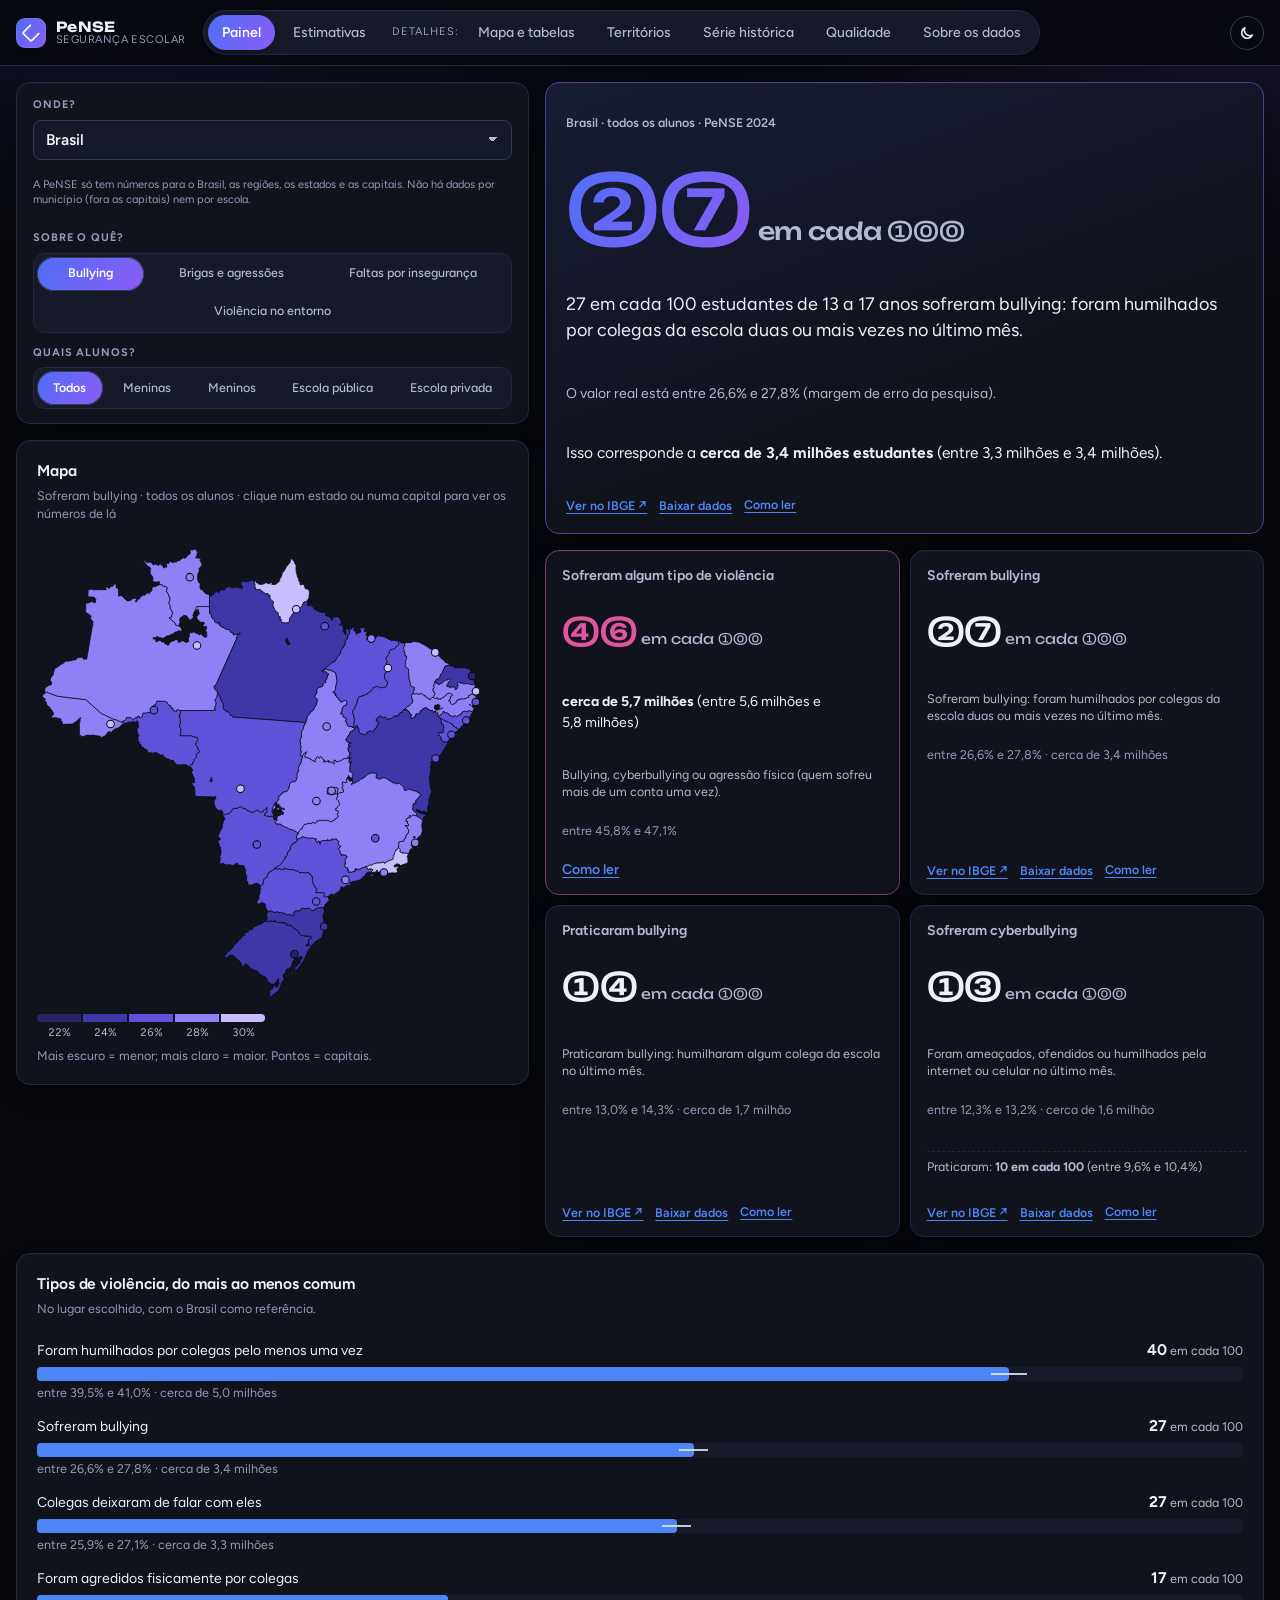
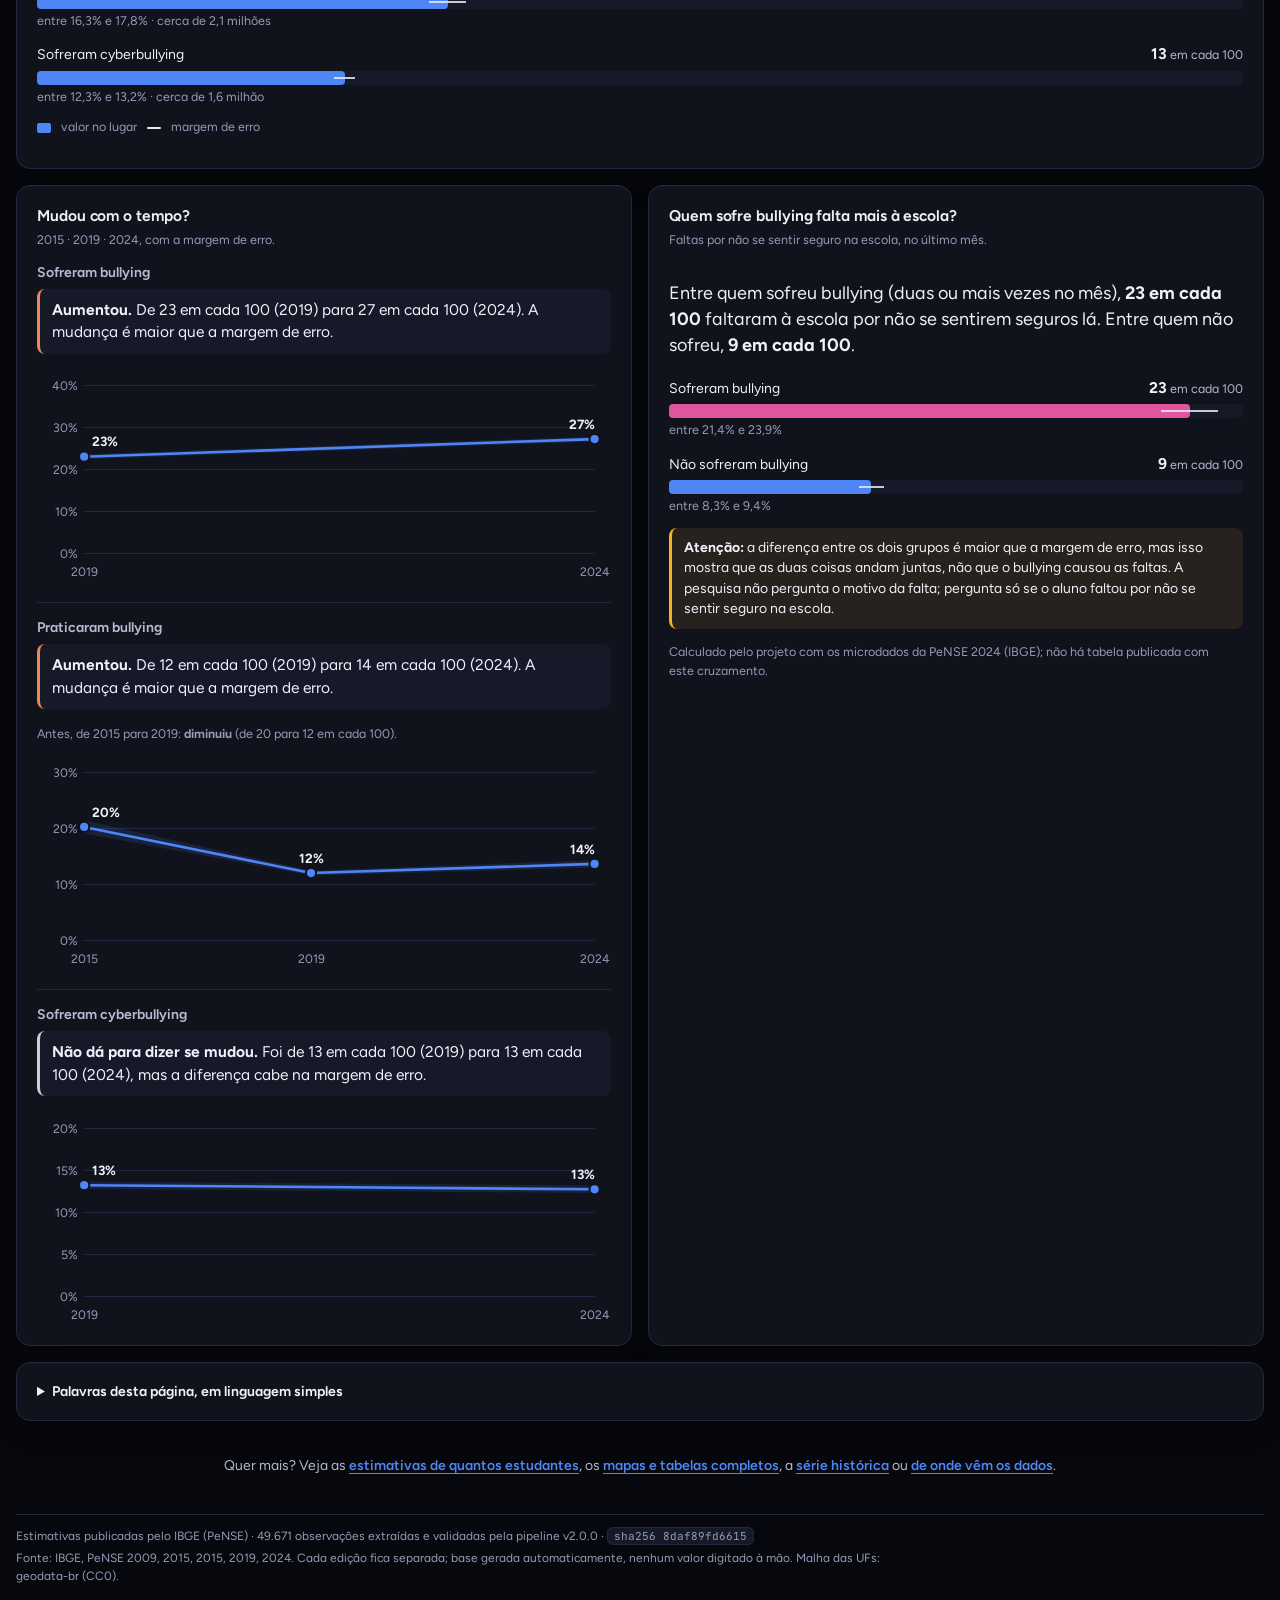
==== commit f3dda0d0: "Publica painel novo: Painel simples, Estimativas e série de bullying Gerado por scripts/build_dashbo" ====
--- a/index.html
+++ b/index.html
@@ -1,238 +1,290 @@
 <!doctype html>
-<html lang="pt-BR">
+<html lang="pt-BR" data-theme="dark">
 <head>
 <meta charset="utf-8">
 <meta name="viewport" content="width=device-width, initial-scale=1, viewport-fit=cover">
 <title>Painel PeNSE Segurança</title>
 <meta name="claude:viewport-fit-sides" content="cover">
 <meta name="description" content="Dashboard de indicadores de segurança da Pesquisa Nacional de Saúde do Escolar (PeNSE/IBGE), alimentado pela pipeline reprodutível do TCC.">
+<meta name="color-scheme" content="dark light">
+<meta name="theme-color" content="#07080d">
 <link rel="preconnect" href="https://fonts.googleapis.com">
 <link rel="preconnect" href="https://fonts.gstatic.com" crossorigin>
-<link rel="stylesheet" href="https://fonts.googleapis.com/css2?family=Unbounded:wght@500;700&family=Figtree:wght@400;500;600;700&family=JetBrains+Mono:wght@400;500&display=swap">
+<link rel="stylesheet" href="https://fonts.googleapis.com/css2?family=Unbounded:wght@500;600;700&family=Figtree:wght@400;500;600;700&family=JetBrains+Mono:wght@400;500&display=swap">
+<!-- estilos: a ordem importa (tokens → base → layout → componentes → gráficos → páginas) -->
 <style>
-/* Tema: escuro é o padrão (escolha do projeto), mesmo com o sistema em modo claro; o claro só
-   aparece se o visualizador escolher explicitamente (data-theme="light").
-   Layout: painel escuro "sala de controle" — barra superior fixa com páginas, faixa de
-   filtros, e na Visão geral o mapa do Brasil como peça principal ao lado dos números-chave;
-   abaixo, ranking em tabela com barras embutidas e cartões de detalhe em grade de 12 colunas.
-   Identidade: preto azulado + azul e roxo (marca). Dados: azul = estimativa, magenta =
-   selecionado (par validado para daltonismo), rampa sequencial índigo no mapa. */
+/* Tokens de design do painel.
+   Tema: escuro é o padrão (escolha do projeto), mesmo com o sistema em modo claro; o claro só aparece
+   quando o visitante escolhe no botão do topo (data-theme="light", lembrado no navegador).
+   Identidade: preto azulado + azul e roxo (marca). Dados: azul = estimativa, magenta = selecionado
+   (par validado para daltonismo), rampa sequencial índigo no mapa. */
 :root {
-  /* tema escuro (padrão) */
+  /* superfícies e texto */
   --bg: #07080d;
-  --bg-glow-1: rgba(79, 110, 247, 0.16);
-  --bg-glow-2: rgba(139, 92, 246, 0.14);
+  --bg-glow-1: rgba(79, 110, 247, 0.14);
+  --bg-glow-2: rgba(139, 92, 246, 0.12);
   --card: #10121c;
   --card-2: #161a28;
   --card-3: #1d2235;
   --ink: #eef0fa;
   --ink-2: #b4b9d0;
-  --muted: #8187a3;
+  --muted: #959bb8;
   --line: #232741;
   --axis: #343a5a;
+  --topbar: rgba(7, 8, 13, 0.82);
+
+  /* marca */
   --brand-blue: #4f6ef7;
   --brand-violet: #8b5cf6;
   --brand-grad: linear-gradient(120deg, #4f6ef7 0%, #8b5cf6 100%);
+  --on-brand: #ffffff;
+
+  /* dados */
   --accent: #4f86f7;           /* série 1 — estimativa */
   --accent-soft: rgba(79, 134, 247, 0.14);
   --select: #e0569e;           /* série 2 — selecionado */
+  --select-soft: rgba(224, 86, 158, 0.14);
   --reference: #c9cde3;        /* Brasil / agregado de referência */
   --whisker: #e6e8f5;
   --nodata: #1a1e2e;
   --map-stroke: #07080d;
   --seq-1: #272463; --seq-2: #3f37a8; --seq-3: #5f52d9; --seq-4: #8f80f5; --seq-5: #c8bdff;
+
+  /* estados (forma + texto nos chips, nunca só cor) */
   --good: #22c55e; --warning: #f5b324; --serious: #f0875a; --critical: #ef4f4f;
   --good-ink: #5ee08e; --warning-ink: #f7c75a; --serious-ink: #f5a582; --critical-ink: #ff8585;
   --focus: #8fa6ff;
-  --shadow: 0 1px 0 rgba(255, 255, 255, 0.03) inset, 0 12px 32px rgba(0, 0, 0, 0.35);
-  --topbar: rgba(7, 8, 13, 0.82);
+
+  /* profundidade */
+  --shadow: 0 1px 0 rgba(255, 255, 255, 0.03) inset, 0 12px 32px -8px rgba(0, 0, 0, 0.45);
+  --shadow-pop: 0 14px 34px -6px rgba(0, 0, 0, 0.5);
+  --shadow-brand: 0 6px 16px -6px rgba(0, 0, 0, 0.55);
+
+  /* tipografia */
   --font-display: "Unbounded", "Figtree", system-ui, sans-serif;
   --font-ui: "Figtree", system-ui, -apple-system, "Segoe UI", Roboto, sans-serif;
   --font-mono: "JetBrains Mono", ui-monospace, "SFMono-Regular", Menlo, Consolas, monospace;
+  --fs-xs: 11px; --fs-sm: 12.5px; --fs-md: 14px; --fs-lg: 15.5px;
+
+  /* espaço e forma */
+  --gap: 16px;
   --r: 14px;
   --r-sm: 8px;
+  --control-h: 36px;
+
+  /* movimento: saída exponencial, curta; desligado com prefers-reduced-motion */
+  --ease-out: cubic-bezier(0.16, 1, 0.3, 1);
+  --dur-fast: 140ms;
+  --dur: 240ms;
+  --dur-slow: 560ms;
+
   color-scheme: dark;
 }
+
 :root[data-theme="light"] {
-  --bg: #f3f4fb; --bg-glow-1: rgba(79, 110, 247, 0.10); --bg-glow-2: rgba(139, 92, 246, 0.09);
-  --card: #ffffff; --card-2: #f5f6fc; --card-3: #eceefa; --ink: #0d1024; --ink-2: #44496a; --muted: #6b7091;
-  --line: #e1e4f2; --axis: #c6cae0; --brand-blue: #3b5bdb; --brand-violet: #7c3aed;
+  --bg: #f3f4fb; --bg-glow-1: rgba(79, 110, 247, 0.09); --bg-glow-2: rgba(139, 92, 246, 0.08);
+  --card: #ffffff; --card-2: #f5f6fc; --card-3: #eceefa;
+  --ink: #0d1024; --ink-2: #44496a; --muted: #62678a;
+  --line: #e1e4f2; --axis: #c6cae0; --topbar: rgba(255, 255, 255, 0.85);
+  --brand-blue: #3b5bdb; --brand-violet: #7c3aed;
   --brand-grad: linear-gradient(120deg, #3b5bdb 0%, #7c3aed 100%);
-  --accent: #2a6fdb; --accent-soft: rgba(42, 111, 219, 0.10); --select: #c8357f; --reference: #3a3f5c;
-  --whisker: #1b1f36; --nodata: #e6e8f3; --map-stroke: #ffffff;
+  --accent: #2a6fdb; --accent-soft: rgba(42, 111, 219, 0.10);
+  --select: #c8357f; --select-soft: rgba(200, 53, 127, 0.10);
+  --reference: #3a3f5c; --whisker: #1b1f36; --nodata: #e6e8f3; --map-stroke: #ffffff;
   --seq-1: #e4dfff; --seq-2: #bdb2fa; --seq-3: #9584ee; --seq-4: #6a54d6; --seq-5: #3f2da3;
   --good-ink: #157a3a; --warning-ink: #8a5a00; --serious-ink: #a8431a; --critical-ink: #b42323;
-  --focus: #3b5bdb; --shadow: 0 1px 2px rgba(13, 16, 36, 0.05), 0 8px 24px rgba(13, 16, 36, 0.06);
-  --topbar: rgba(255, 255, 255, 0.85); color-scheme: light;
-}
-
+  --focus: #3b5bdb;
+  --shadow: 0 1px 2px rgba(13, 16, 36, 0.05), 0 8px 24px -6px rgba(13, 16, 36, 0.08);
+  --shadow-pop: 0 14px 34px -8px rgba(13, 16, 36, 0.18);
+  --shadow-brand: 0 6px 16px -4px rgba(59, 91, 219, 0.35);
+  color-scheme: light;
+}
+
+/* Base: reset, superfícies do navegador (seleção, rolagem, foco) e acessibilidade. */
 *, *::before, *::after { box-sizing: border-box; }
 [hidden] { display: none !important; }
+
+html { -webkit-text-size-adjust: 100%; scrollbar-color: var(--axis) transparent; }
 body {
-  margin: 0; color: var(--ink); font: 14px/1.5 var(--font-ui);
+  margin: 0; color: var(--ink); font: var(--fs-md)/1.5 var(--font-ui);
+  font-feature-settings: "ss01";
   background:
     radial-gradient(900px 480px at 8% -10%, var(--bg-glow-1), transparent 70%),
     radial-gradient(800px 420px at 100% 0%, var(--bg-glow-2), transparent 70%),
     var(--bg);
   background-attachment: fixed;
-}
+  accent-color: var(--brand-violet);
+  caret-color: var(--brand-violet);
+  transition: background-color var(--dur) var(--ease-out), color var(--dur) var(--ease-out);
+}
+/* faixa sob o entalhe (iPhone) com a mesma cor da barra superior */
 body::before { content: ""; position: fixed; inset: 0 0 auto; height: env(safe-area-inset-top, 0px); z-index: 25; background: var(--topbar); }
+
+::selection { background: color-mix(in srgb, var(--brand-violet) 38%, transparent); color: var(--ink); }
+::-webkit-scrollbar { width: 10px; height: 10px; }
+::-webkit-scrollbar-track { background: transparent; }
+::-webkit-scrollbar-thumb { background: var(--axis); border-radius: 999px; border: 2px solid var(--card); }
+::-webkit-scrollbar-thumb:hover { background: var(--muted); }
+
 h1, h2, h3 { margin: 0; text-wrap: balance; }
-button, select { font: inherit; color: inherit; }
-:focus-visible { outline: 2px solid var(--focus); outline-offset: 2px; }
+p { text-wrap: pretty; }
+button, select, input { font: inherit; color: inherit; }
+a { color: var(--accent); text-underline-offset: 3px; }
+code { font-family: var(--font-mono); }
+:focus-visible { outline: 2px solid var(--focus); outline-offset: 2px; border-radius: 4px; }
+
 .sr-only { position: absolute; width: 1px; height: 1px; overflow: hidden; clip: rect(0 0 0 0); white-space: nowrap; }
 .skip { position: absolute; left: -999px; top: 8px; z-index: 40; background: var(--card); padding: 8px 12px; border-radius: var(--r-sm); }
 .skip:focus { left: 16px; }
 
+@media (prefers-reduced-motion: reduce) {
+  *, *::before, *::after { transition: none !important; animation: none !important; scroll-behavior: auto !important; }
+}
+@media (forced-colors: active) {
+  .chart .bar, .rbar .fill, .mini .bar { fill: CanvasText; background: CanvasText; }
+  .chart .bar.sel, tr.sel .rbar .fill, .mini .bar.sel { fill: Highlight; background: Highlight; }
+  .tabs button[aria-selected="true"], .btn { forced-color-adjust: none; background: Highlight; color: HighlightText; }
+}
+
+/* Layout: barra superior fixa com as páginas, casca centralizada, grade de 12 colunas e, na Visão
+   geral, o mapa do Brasil como peça principal ao lado dos números-chave. */
+
 /* barra superior */
 .topbar { position: sticky; top: env(safe-area-inset-top, 0px); z-index: 20; background: var(--topbar);
-  backdrop-filter: blur(14px); -webkit-backdrop-filter: blur(14px); border-bottom: 1px solid var(--line); }
+  backdrop-filter: blur(14px) saturate(1.2); -webkit-backdrop-filter: blur(14px) saturate(1.2); border-bottom: 1px solid var(--line); }
 .topbar-in { max-width: 1440px; margin: 0 auto; display: flex; align-items: center; gap: 18px; padding-block: 10px;
   padding-left: max(16px, env(safe-area-inset-left, 0px)); padding-right: max(16px, env(safe-area-inset-right, 0px)); }
 .brand { display: flex; align-items: center; gap: 10px; flex: none; }
 .brand-mark { width: 30px; height: 30px; border-radius: 9px; background: var(--brand-grad); position: relative;
-  box-shadow: 0 0 0 1px rgba(255, 255, 255, 0.08) inset, 0 6px 18px rgba(99, 102, 241, 0.35); }
-.brand-mark::after { content: ""; position: absolute; inset: 8px; border-radius: 3px; border: 2px solid rgba(255, 255, 255, 0.9);
+  box-shadow: 0 0 0 1px rgba(255, 255, 255, 0.08) inset, var(--shadow-brand); }
+.brand-mark::after { content: ""; position: absolute; inset: 8px; border-radius: 3px; border: 2px solid rgba(255, 255, 255, 0.92);
   border-right-color: transparent; transform: rotate(-45deg); }
 .brand-text { display: flex; flex-direction: column; line-height: 1.1; }
 .brand-text b { font-family: var(--font-display); font-size: 14px; font-weight: 700; letter-spacing: .02em; }
-.brand-text span { font-size: 11px; color: var(--muted); letter-spacing: .04em; text-transform: uppercase; }
+.brand-text span { font-size: var(--fs-xs); color: var(--muted); letter-spacing: .04em; text-transform: uppercase; }
+.head-actions { display: flex; align-items: center; gap: 8px; flex: none; }
+
+/* casca */
+.shell { max-width: 1440px; margin: 0 auto; display: flex; flex-direction: column; gap: var(--gap); padding-block: 16px 40px;
+  padding-left: max(16px, env(safe-area-inset-left, 0px)); padding-right: max(16px, env(safe-area-inset-right, 0px)); }
+main { outline: none; }
+.page { display: flex; flex-direction: column; gap: var(--gap); }
+/* troca de página: o conteúdo já visível desliza alguns pixels, sem esconder nada */
+.page:not([hidden]) { animation: page-in var(--dur) var(--ease-out); }
+@keyframes page-in { from { opacity: .4; transform: translateY(6px); } }
+
+.grid { display: grid; grid-template-columns: repeat(12, minmax(0, 1fr)); gap: var(--gap); }
+.span-12 { grid-column: span 12; } .span-8 { grid-column: span 8; } .span-6 { grid-column: span 6; } .span-4 { grid-column: span 4; }
+
+/* herói: mapa + números */
+.hero { display: grid; grid-template-columns: minmax(0, 1.65fr) minmax(300px, 1fr); gap: var(--gap); align-items: stretch; }
+.hero-side { display: flex; flex-direction: column; gap: var(--gap); min-width: 0; }
+
+/* carregamento da base (o pacote tem alguns MB) */
+body.is-loading main, body.is-loading .foot { visibility: hidden; }
+.boot { display: flex; align-items: center; gap: 12px; padding: 18px 20px; border: 1px solid var(--line); border-radius: var(--r);
+  background: var(--card); color: var(--ink-2); }
+.boot p { margin: 0; }
+.boot-spin { width: 18px; height: 18px; flex: none; border-radius: 50%; border: 2px solid var(--line); border-top-color: var(--brand-violet);
+  animation: spin 800ms linear infinite; }
+.boot.failed { border-color: color-mix(in srgb, var(--critical) 45%, var(--line)); color: var(--ink); }
+.boot.failed .boot-spin { animation: none; border-color: var(--critical); }
+@keyframes spin { to { transform: rotate(360deg); } }
+
+/* rodapé */
+.foot { display: flex; flex-direction: column; gap: 4px; color: var(--muted); font-size: 12px; padding-top: 12px; border-top: 1px solid var(--line); }
+.foot p { margin: 0; max-width: 110ch; }
+.foot code { font-size: 11px; padding: 1px 6px; border-radius: 6px; background: var(--card-2); border: 1px solid var(--line); }
+
+@media (max-width: 1180px) {
+  .head-actions #btn-copy { display: none; }
+  .span-8, .span-4 { grid-column: span 12; }
+}
+@media (max-width: 980px) {
+  .hero { grid-template-columns: minmax(0, 1fr); }
+  .hero-side { display: grid; grid-template-columns: repeat(auto-fit, minmax(260px, 1fr)); align-items: start; }
+}
+@media (max-width: 760px) {
+  .topbar-in { flex-wrap: wrap; gap: 10px; }
+  .tabs { order: 3; flex-basis: 100%; }
+  .head-actions { margin-left: auto; }
+  .span-6 { grid-column: span 12; }
+}
+
+/* Componentes reutilizados em todas as páginas: abas, botões, filtros, painéis, seletores
+   segmentados, chips, legendas, tabelas, tooltip, ajuda “?” e glossário. */
+
+/* abas */
 .tabs { flex: 1 1 auto; min-width: 0; overflow-x: auto; scrollbar-width: none; }
 .tabs::-webkit-scrollbar { display: none; }
 .tabs [role=tablist] { display: flex; gap: 4px; padding: 4px; background: var(--card-2); border: 1px solid var(--line);
   border-radius: 999px; width: max-content; }
 .tabs button { border: 0; background: none; color: var(--ink-2); padding: 7px 14px; border-radius: 999px; cursor: pointer;
-  white-space: nowrap; font-weight: 500; transition: background .15s, color .15s; }
+  white-space: nowrap; font-weight: 500; transition: background-color var(--dur-fast), color var(--dur-fast), box-shadow var(--dur); }
 .tabs button:hover { color: var(--ink); background: var(--card-3); }
-.tabs button[aria-selected="true"] { color: #fff; background: var(--brand-grad); font-weight: 600;
-  box-shadow: 0 4px 14px rgba(99, 102, 241, 0.35); }
-.head-actions { display: flex; gap: 8px; flex: none; }
-.btn { border: 1px solid transparent; background: var(--brand-grad); color: #fff; border-radius: 999px; padding: 7px 14px;
-  cursor: pointer; font-weight: 600; white-space: nowrap; }
+.tabs button[aria-selected="true"] { color: var(--on-brand); background: var(--brand-grad); font-weight: 600; box-shadow: var(--shadow-brand); }
+
+/* botões */
+.btn { display: inline-flex; align-items: center; justify-content: center; gap: 6px; min-height: 34px; border: 1px solid transparent;
+  background: var(--brand-grad); color: var(--on-brand); border-radius: 999px; padding: 6px 14px; cursor: pointer; font-weight: 600;
+  white-space: nowrap; text-decoration: none; transition: filter var(--dur-fast), background-color var(--dur-fast), border-color var(--dur-fast), transform var(--dur-fast) var(--ease-out); }
+.btn:hover { filter: brightness(1.08); }
+.btn:active { transform: translateY(1px); }
 .btn.ghost { background: transparent; color: var(--ink); border-color: var(--axis); }
-.btn:hover { filter: brightness(1.08); }
-a.btn { text-decoration: none; display: inline-block; }
-
-/* casca */
-.shell { max-width: 1440px; margin: 0 auto; display: flex; flex-direction: column; gap: 16px; padding-block: 16px 40px;
-  padding-left: max(16px, env(safe-area-inset-left, 0px)); padding-right: max(16px, env(safe-area-inset-right, 0px)); }
-main { outline: none; }
-.page { display: flex; flex-direction: column; gap: 16px; }
-
-/* filtros */
+.btn.ghost:hover { filter: none; background: var(--card-3); }
+.btn.small { min-height: 30px; padding: 4px 12px; font-size: var(--fs-sm); }
+.btn:disabled { opacity: .45; cursor: default; filter: none; transform: none; background: transparent; }
+.btn.icon { width: 34px; padding: 0; }
+.ico { width: 16px; height: 16px; flex: none; fill: none; stroke: currentColor; stroke-width: 1.6; stroke-linecap: round; stroke-linejoin: round; }
+#btn-theme .sun { display: none; }
+[data-theme="light"] #btn-theme .sun { display: block; }
+[data-theme="light"] #btn-theme .moon { display: none; }
+
+/* barra de filtros */
+.filterbar { display: flex; align-items: flex-end; gap: 12px; padding: 12px 14px; background: var(--card); border: 1px solid var(--line);
+  border-radius: var(--r); box-shadow: var(--shadow); }
+.filterbar .slicers { flex: 1 1 auto; min-width: 0; }
+.filterbar #btn-reset { flex: none; min-height: var(--control-h); }
 .slicers { display: flex; flex-wrap: wrap; gap: 10px; }
 .slicer { display: flex; flex-direction: column; gap: 4px; min-width: 110px; flex: 1 1 110px; }
 .slicer.wide { flex: 2.4 1 210px; }
-.slicer label { font-size: 10.5px; font-weight: 600; text-transform: uppercase; letter-spacing: .08em; color: var(--muted); padding-left: 2px; }
-.slicer select { width: 100%; min-width: 0; border: 1px solid var(--line); border-radius: var(--r-sm); background: var(--card);
-  padding: 8px 10px; text-overflow: ellipsis; cursor: pointer; }
+.slicer label { font-size: 11px; font-weight: 600; text-transform: uppercase; letter-spacing: .08em; color: var(--muted); padding-left: 2px; }
+.slicer select { appearance: none; -webkit-appearance: none; width: 100%; min-width: 0; height: var(--control-h); border: 1px solid var(--line);
+  border-radius: var(--r-sm); background: var(--card-2) no-repeat right 10px center / 12px 12px; padding: 0 30px 0 10px;
+  background-image: url("data:image/svg+xml,%3Csvg xmlns='http://www.w3.org/2000/svg' viewBox='0 0 12 12'%3E%3Cpath d='M3 4.5 6 7.5l3-3' fill='none' stroke='%238b91ad' stroke-width='1.6' stroke-linecap='round' stroke-linejoin='round'/%3E%3C/svg%3E");
+  text-overflow: ellipsis; white-space: nowrap; cursor: pointer; transition: border-color var(--dur-fast), background-color var(--dur-fast); }
 .slicer select:hover { border-color: var(--axis); }
+.slicer select:focus-visible { border-color: var(--focus); outline-offset: 1px; }
 .slicer select:disabled { opacity: .55; cursor: default; }
-.notice { margin: 0; padding: 10px 14px; border-radius: var(--r-sm); background: var(--accent-soft); border: 1px solid var(--line); font-size: 13px; }
+.slicer option { background: var(--card); color: var(--ink); }
+
+/* avisos */
+.notice { margin: 0; padding: 10px 14px; border-radius: var(--r-sm); background: var(--accent-soft); border: 1px solid color-mix(in srgb, var(--accent) 35%, var(--line)); font-size: 13px; }
 
 /* painéis */
 .panel { background: var(--card); border: 1px solid var(--line); border-radius: var(--r); padding: 18px 20px; box-shadow: var(--shadow);
   min-width: 0; display: flex; flex-direction: column; gap: 12px; }
 .panel-head { display: flex; flex-wrap: wrap; justify-content: space-between; align-items: flex-start; gap: 10px 16px; }
-.panel-head > div:first-child { min-width: 0; flex: 1 1 260px; display: flex; flex-direction: column; gap: 3px; }
-.panel-head h2 { font-size: 15px; font-weight: 600; }
-.card-sub { margin: 0; color: var(--muted); font-size: 12.5px; }
-.eyebrow { margin: 0; font-size: 11px; font-weight: 600; letter-spacing: .1em; text-transform: uppercase;
-  background: var(--brand-grad); -webkit-background-clip: text; background-clip: text; color: transparent; }
-.grid { display: grid; grid-template-columns: repeat(12, minmax(0, 1fr)); gap: 16px; }
-.span-12 { grid-column: span 12; } .span-8 { grid-column: span 8; } .span-6 { grid-column: span 6; } .span-4 { grid-column: span 4; }
-
-/* herói: mapa + números */
-.hero { display: grid; grid-template-columns: minmax(0, 1.65fr) minmax(280px, 1fr); gap: 16px; align-items: stretch; }
-.map-panel { position: relative; overflow: hidden; }
-.map-panel::before { content: ""; position: absolute; inset: -40% -20% auto auto; width: 70%; height: 90%; pointer-events: none;
-  background: radial-gradient(closest-side, var(--bg-glow-2), transparent); }
-.map-panel > * { position: relative; }
-.map-panel h1 { font-family: var(--font-display); font-weight: 600; font-size: clamp(18px, 2.1vw, 24px); line-height: 1.25;
-  letter-spacing: -.01em; max-width: 34ch; }
-.map-wrap { width: 100%; max-width: 640px; align-self: center; }
-.map-wrap svg { display: block; width: 100%; height: auto; overflow: visible; }
-.map-wrap path { stroke: var(--map-stroke); stroke-width: .8; cursor: pointer; transition: filter .15s; }
-.map-wrap .q1 { fill: var(--seq-1); } .map-wrap .q2 { fill: var(--seq-2); } .map-wrap .q3 { fill: var(--seq-3); }
-.map-wrap .q4 { fill: var(--seq-4); } .map-wrap .q5 { fill: var(--seq-5); } .map-wrap .nd { fill: var(--nodata); }
-.map-wrap path.base { fill: var(--nodata); cursor: default; }
-.map-wrap path:not(.base):hover { filter: brightness(1.18); }
-.map-wrap path.sel, .map-wrap circle.sel { stroke: var(--select); stroke-width: 2.6; }
-.map-wrap circle { stroke: var(--card); stroke-width: 2; cursor: pointer; }
-.map-wrap circle:hover { stroke: var(--ink); }
-.map-wrap .uf-label { font: 600 9px var(--font-ui); fill: var(--ink); paint-order: stroke; stroke: var(--card); stroke-width: 2.4px;
-  pointer-events: none; letter-spacing: .03em; }
-.map-wrap path:focus-visible, .map-wrap circle:focus-visible { outline: none; stroke: var(--focus); stroke-width: 2.6; }
-.map-empty { display: grid; place-items: center; min-height: 300px; text-align: center; color: var(--ink-2); padding: 20px;
-  border: 1px dashed var(--axis); border-radius: var(--r-sm); line-height: 1.55; }
-.map-foot { display: flex; flex-wrap: wrap; justify-content: space-between; align-items: flex-end; gap: 8px 16px; }
-
+.panel-head > div:first-child { min-width: 0; flex: 1 1 260px; display: flex; flex-direction: column; gap: 4px; }
+.panel-head h2 { font-size: var(--fs-lg); font-weight: 650; letter-spacing: -.005em; }
+.card-sub { margin: 0; color: var(--muted); font-size: var(--fs-sm); }
+.meta { margin: 0; font-size: 12px; font-weight: 500; color: var(--ink-2); font-variant-numeric: tabular-nums; }
+.label { font-size: 12px; color: var(--muted); font-weight: 500; }
+.detail { font-size: var(--fs-sm); color: var(--ink-2); }
+.big { font-family: var(--font-display); font-size: 32px; font-weight: 600; letter-spacing: -.02em; font-variant-numeric: tabular-nums; }
+.empty { margin: 0; padding: 18px; border: 1px dashed var(--axis); border-radius: var(--r-sm); color: var(--ink-2); line-height: 1.55; }
+.empty strong { color: var(--ink); }
+.empty ul { margin: 8px 0 0; padding-left: 18px; }
+
+/* seletores segmentados */
 .scope-switch, .sort-switch { display: flex; gap: 2px; padding: 3px; border: 1px solid var(--line); border-radius: 999px;
   background: var(--card-2); flex-wrap: wrap; }
-.seg { border: 0; background: none; color: var(--ink-2); padding: 5px 12px; border-radius: 999px; cursor: pointer; font-size: 12.5px;
-  font-weight: 500; white-space: nowrap; }
+.seg { border: 0; background: none; color: var(--ink-2); padding: 5px 12px; border-radius: 999px; cursor: pointer; font-size: var(--fs-sm);
+  font-weight: 500; white-space: nowrap; transition: background-color var(--dur-fast), color var(--dur-fast); }
 .seg:hover:not(:disabled) { color: var(--ink); background: var(--card-3); }
 .seg[aria-checked="true"], .seg[aria-pressed="true"] { background: var(--card-3); color: var(--ink); font-weight: 600;
   box-shadow: 0 0 0 1px var(--axis) inset; }
 .seg:disabled { opacity: .4; cursor: not-allowed; text-decoration: line-through; }
-
-.hero-side { display: flex; flex-direction: column; gap: 16px; min-width: 0; }
-.stat { gap: 6px; }
-.stat .label { font-size: 12px; color: var(--muted); font-weight: 500; }
-.stat .value { font-family: var(--font-display); font-size: clamp(36px, 4.4vw, 54px); font-weight: 600; letter-spacing: -.03em;
-  line-height: 1.05; font-variant-numeric: tabular-nums; }
-#tile-headline .value { background: var(--brand-grad); -webkit-background-clip: text; background-clip: text; color: transparent; }
-.stat .unit { font-family: var(--font-ui); font-size: 16px; font-weight: 500; color: var(--ink-2); margin-left: 4px; }
-.stat .detail { font-size: 12.5px; color: var(--ink-2); }
-.ci-strip { position: relative; height: 22px; margin-top: 4px; }
-.ci-strip .track { position: absolute; left: 0; right: 0; top: 10px; height: 2px; background: var(--line); border-radius: 2px; }
-.ci-strip .range { position: absolute; top: 6px; height: 10px; border-radius: 5px; background: var(--accent-soft);
-  box-shadow: 0 0 0 1px var(--accent) inset; }
-.ci-strip .dot { position: absolute; top: 4px; width: 14px; height: 14px; margin-left: -7px; border-radius: 50%; background: var(--accent);
-  box-shadow: 0 0 0 2px var(--card); }
-.ci-strip .dot.sel { background: var(--select); }
-.sel-card .value { font-size: clamp(28px, 3.2vw, 38px); }
-.sel-card.empty-sel { border-style: dashed; background: transparent; box-shadow: none; }
-.sel-card .hint { margin: 0; color: var(--muted); font-size: 13px; }
-.compare { display: grid; grid-template-columns: auto 1fr auto; gap: 4px 10px; font-size: 12.5px; align-items: center; }
-.compare .num { font-variant-numeric: tabular-nums; font-weight: 600; text-align: right; }
-.compare .sw { width: 10px; height: 10px; border-radius: 50%; }
-.extremes { display: flex; flex-direction: column; gap: 4px; }
-.extremes h3 { font-size: 11px; font-weight: 600; letter-spacing: .08em; text-transform: uppercase; color: var(--muted); margin-top: 4px; }
-.mini { display: grid; grid-template-columns: 18px minmax(0, 1fr) minmax(48px, 32%) auto; gap: 8px; align-items: center;
-  font-size: 13px; padding: 3px 4px; border-radius: 6px; cursor: pointer; border: 0; background: none; text-align: left; width: 100%; }
-.mini:hover { background: var(--card-2); }
-.mini .pos { color: var(--muted); font-variant-numeric: tabular-nums; font-size: 11.5px; }
-.mini .nm { overflow: hidden; text-overflow: ellipsis; white-space: nowrap; }
-.mini .bar { height: 6px; border-radius: 3px; background: var(--accent); }
-.mini .num { font-variant-numeric: tabular-nums; font-weight: 600; }
-
-/* tabela-ranking com barras */
-table.rank td { vertical-align: middle; }
-table.rank .pos { color: var(--muted); font-variant-numeric: tabular-nums; width: 36px; }
-table.rank .terr { font-weight: 500; white-space: nowrap; }
-table.rank .terr small { color: var(--muted); font-weight: 400; margin-left: 6px; }
-table.rank .barcell { width: 46%; min-width: 180px; }
-.rbar { position: relative; height: 18px; }
-.rbar .fill { position: absolute; left: 0; top: 4px; height: 10px; border-radius: 0 4px 4px 0; background: var(--accent); }
-.rbar .fill.low { opacity: .45; }
-.rbar .ci { position: absolute; top: 8px; height: 2px; background: var(--whisker); opacity: .75; }
-.rbar .ci::before, .rbar .ci::after { content: ""; position: absolute; top: -3px; width: 1.5px; height: 8px; background: var(--whisker); }
-.rbar .ci::before { left: 0; } .rbar .ci::after { right: 0; }
-.rbar .ref { position: absolute; top: -2px; bottom: -2px; width: 0; border-left: 1.5px dashed var(--reference); opacity: .8; }
-tr.sel .rbar .fill { background: var(--select); }
-tr.is-ref .rbar .fill { background: var(--reference); }
-
-/* definição e cobertura */
-.definition { gap: 10px; }
-.definition .statement { font-size: 15px; line-height: 1.55; max-width: 100ch; margin: 0; }
-.meta-row { display: flex; flex-wrap: wrap; gap: 6px 18px; font-size: 12.5px; color: var(--ink-2); align-items: center; }
-.meta-row b { color: var(--ink); font-weight: 600; }
-.rows { display: grid; grid-template-columns: auto 1fr auto; gap: 6px 10px; align-items: baseline; font-size: 13px; }
-.rows .num { font-variant-numeric: tabular-nums; font-weight: 600; text-align: right; }
-.big { font-family: var(--font-display); font-size: 32px; font-weight: 600; letter-spacing: -.02em; font-variant-numeric: tabular-nums; }
-.label { font-size: 12px; color: var(--muted); font-weight: 500; }
-.detail { font-size: 12.5px; color: var(--ink-2); }
 
 /* chips (forma + texto, nunca só cor) */
 .chip { display: inline-flex; align-items: center; gap: 5px; font-size: 11.5px; font-weight: 600; padding: 2px 9px 2px 7px;
@@ -244,6 +296,178 @@
 .chip.critical { color: var(--critical-ink); } .chip.critical::before { background: var(--critical); clip-path: polygon(50% 0, 100% 100%, 0 100%); border-radius: 0; }
 .chip.neutral { color: var(--ink-2); }
 
+/* origem do dado */
+.origin { display: inline-flex; align-items: center; align-self: flex-start; gap: 6px; font-size: 11.5px; font-weight: 600; padding: 3px 9px; border-radius: 999px;
+  border: 1px dashed var(--brand-violet); color: var(--ink); background: color-mix(in srgb, var(--brand-violet) 10%, transparent); }
+.origin.pub { border-style: solid; border-color: var(--accent); background: var(--accent-soft); }
+
+/* legendas */
+.legend { display: flex; flex-wrap: wrap; align-items: center; gap: 6px 14px; font-size: 12px; color: var(--ink-2); }
+.legend .sw { display: inline-block; width: 14px; height: 10px; border-radius: 3px; vertical-align: -1px; margin-right: 5px; }
+.legend .ramp { display: flex; gap: 2px; }
+.legend .ramp span { display: flex; flex-direction: column; align-items: center; gap: 3px; font-variant-numeric: tabular-nums; font-size: 11px; }
+.legend .ramp i { width: 44px; height: 8px; display: block; }
+.legend .ramp span:first-child i { border-radius: 4px 0 0 4px; } .legend .ramp span:last-child i { border-radius: 0 4px 4px 0; }
+
+/* tabelas */
+.table-wrap { overflow: auto; border: 1px solid var(--line); border-radius: var(--r-sm); max-height: 520px; overscroll-behavior: contain; }
+table.data { width: 100%; border-collapse: collapse; font-size: var(--fs-sm); }
+table.data th { position: sticky; top: 0; z-index: 1; background: var(--card-2); text-align: left; font-weight: 600; color: var(--muted);
+  font-size: var(--fs-xs); text-transform: uppercase; letter-spacing: .06em; padding: 9px 12px; border-bottom: 1px solid var(--line); white-space: nowrap; }
+table.data td { padding: 8px 12px; border-bottom: 1px solid var(--line); vertical-align: top; transition: background-color var(--dur-fast); }
+table.data tbody tr:last-child td { border-bottom: 0; }
+table.data td.num { text-align: right; font-variant-numeric: tabular-nums; white-space: nowrap; }
+table.data td.strong { font-weight: 700; font-size: 13.5px; }
+table.data td.mono, .mono { font-family: var(--font-mono); font-size: 11.5px; color: var(--ink-2); }
+table.data td.wrap { min-width: 260px; }
+table.data tr.clickable { cursor: pointer; }
+table.data tr.clickable:hover td { background: var(--accent-soft); }
+table.data tr.clickable:focus-visible { outline-offset: -2px; }
+table.data tr.sel td { background: var(--select-soft); }
+table.data tr.is-ref td { background: var(--card-2); }
+
+/* tooltip */
+.tooltip { position: fixed; z-index: 50; pointer-events: none; background: var(--card-2); color: var(--ink); border: 1px solid var(--axis);
+  border-radius: var(--r-sm); padding: 9px 11px; box-shadow: var(--shadow-pop); font-size: 12px; max-width: 300px;
+  animation: tip-in var(--dur-fast) var(--ease-out); }
+@keyframes tip-in { from { opacity: 0; transform: translateY(2px); } }
+.tooltip .tt-value { font-size: 18px; font-weight: 700; font-variant-numeric: tabular-nums; }
+.tooltip .tt-name { color: var(--ink-2); font-weight: 600; }
+.tooltip .tt-meta { color: var(--muted); margin-top: 2px; }
+.tooltip .tt-help { line-height: 1.5; color: var(--ink); font-size: var(--fs-sm); }
+.tt-reading { font-size: 12px; line-height: 1.4; margin: 4px 0; color: var(--ink); }
+
+/* ajuda “?” */
+.help { display: inline-grid; place-items: center; width: 16px; height: 16px; border-radius: 50%; font: 700 10.5px/1 var(--font-ui);
+  color: var(--ink); background: var(--card-3); border: 1px solid var(--axis); cursor: help; vertical-align: 1px; margin-left: 2px;
+  text-transform: none; letter-spacing: 0; transition: background-color var(--dur-fast), border-color var(--dur-fast), color var(--dur-fast); }
+.help:hover, .help:focus-visible { background: var(--brand-violet); border-color: var(--brand-violet); color: var(--on-brand); }
+
+/* glossário */
+.glossary { border: 1px solid var(--line); border-radius: var(--r-sm); background: var(--card); }
+.glossary summary { cursor: pointer; padding: 10px 14px; font-weight: 600; color: var(--ink); list-style: none; display: flex; gap: 8px; align-items: center;
+  border-radius: var(--r-sm); }
+.glossary summary::before { content: "?"; display: inline-grid; place-items: center; width: 20px; height: 20px; border-radius: 50%;
+  background: var(--brand-grad); color: var(--on-brand); font-size: 12px; }
+.glossary summary::after { content: ""; width: 7px; height: 7px; margin-left: auto; border: solid var(--muted); border-width: 0 1.6px 1.6px 0;
+  transform: rotate(45deg); transition: transform var(--dur) var(--ease-out); }
+.glossary[open] summary::after { transform: rotate(-135deg); }
+.glossary summary:hover { background: var(--card-2); }
+.glossary summary::-webkit-details-marker { display: none; }
+.glossary[open] summary { border-bottom: 1px solid var(--line); border-radius: var(--r-sm) var(--r-sm) 0 0; }
+.glossary dl { margin: 0; padding: 12px 14px 14px; display: grid; grid-template-columns: repeat(auto-fit, minmax(260px, 1fr)); gap: 12px 20px; }
+.glossary dt, .level-list dt { font-weight: 700; color: var(--ink); margin-bottom: 2px; }
+.glossary dd, .level-list dd { margin: 0; color: var(--ink-2); font-size: 13px; line-height: 1.5; }
+.glossary dd ul { margin: 6px 0 0; padding-left: 16px; display: flex; flex-direction: column; gap: 4px; }
+
+/* “Como ler”: frase com o valor e ficha do número */
+.linkish { background: none; border: 0; padding: 0; color: var(--accent); font: inherit; text-decoration: underline; text-underline-offset: 3px; cursor: pointer; }
+.reading { display: grid; gap: 4px; margin: 2px 0 6px; padding: 10px 12px; border-radius: 10px; background: var(--accent-soft);
+  border: 1px solid color-mix(in srgb, var(--accent) 28%, var(--line)); font-size: 13.5px; line-height: 1.5; }
+.reading p { margin: 0; }
+.reading .reading-main { font-size: 14.5px; color: var(--ink); }
+.number-card { margin-top: 10px; border: 1px solid var(--line); border-radius: 12px; padding: 12px 14px; background: var(--card-2); }
+.number-card h3 { margin: 0 0 8px; font-size: 11.5px; font-weight: 700; letter-spacing: .05em; text-transform: uppercase; color: var(--accent); }
+.number-card .nc-list { margin: 0; display: grid; gap: 7px; }
+.number-card .nc-row { display: grid; grid-template-columns: 9.5em 1fr; gap: 10px; }
+.number-card dt { font-size: 12px; font-weight: 700; color: var(--muted); }
+.number-card dd { margin: 0; font-size: 13px; line-height: 1.45; color: var(--ink); }
+.number-card .nc-row.warn dd { color: var(--warning-ink); }
+
+@media (max-width: 760px) {
+  .filterbar { flex-direction: column; align-items: stretch; }
+  .filterbar #btn-reset { align-self: flex-end; }
+  .slicer, .slicer.wide { flex-basis: 140px; }
+  .panel { padding: 14px; }
+}
+@media (max-width: 560px) {
+  .number-card .nc-row { grid-template-columns: 1fr; gap: 2px; }
+}
+
+/* Visualizações: mapa, números-chave, barras com margem de erro, ranking em tabela e gráficos SVG. */
+
+/* mapa */
+.map-panel { position: relative; overflow: hidden; }
+.map-panel::before { content: ""; position: absolute; inset: -40% -20% auto auto; width: 70%; height: 90%; pointer-events: none;
+  background: radial-gradient(closest-side, var(--bg-glow-2), transparent); }
+.map-panel > * { position: relative; }
+.map-panel h1 { font-family: var(--font-display); font-weight: 600; font-size: clamp(17px, 1.55vw, 21px); line-height: 1.3;
+  letter-spacing: -.01em; max-width: 46ch; }
+.map-reading { margin: 4px 0 0; font-size: 13px; line-height: 1.5; color: var(--ink-2); max-width: 72ch; }
+.map-reading .unit-label { font-weight: 600; color: var(--ink); }
+.map-wrap { width: 100%; max-width: 640px; align-self: center; }
+.map-wrap svg { display: block; width: 100%; height: auto; overflow: visible; }
+.map-wrap path { stroke: var(--map-stroke); stroke-width: .8; cursor: pointer; transition: filter var(--dur-fast), fill var(--dur) var(--ease-out); }
+.map-wrap .q1 { fill: var(--seq-1); } .map-wrap .q2 { fill: var(--seq-2); } .map-wrap .q3 { fill: var(--seq-3); }
+.map-wrap .q4 { fill: var(--seq-4); } .map-wrap .q5 { fill: var(--seq-5); } .map-wrap .nd { fill: var(--nodata); }
+.map-wrap path.base { fill: var(--nodata); cursor: default; }
+.map-wrap path:not(.base):hover { filter: brightness(1.18); }
+.map-wrap path.sel, .map-wrap circle.sel { stroke: var(--select); stroke-width: 2.6; }
+.map-wrap circle { stroke: var(--card); stroke-width: 2; cursor: pointer; transition: r var(--dur) var(--ease-out); }
+.map-wrap circle:hover { stroke: var(--ink); }
+.map-wrap .uf-label { font: 600 9px var(--font-ui); fill: var(--ink); paint-order: stroke; stroke: var(--card); stroke-width: 2.4px;
+  pointer-events: none; letter-spacing: .03em; }
+.map-wrap path:focus-visible, .map-wrap circle:focus-visible { outline: none; stroke: var(--focus); stroke-width: 2.6; }
+.map-empty { display: grid; place-items: center; min-height: 300px; text-align: center; color: var(--ink-2); padding: 20px;
+  border: 1px dashed var(--axis); border-radius: var(--r-sm); line-height: 1.55; }
+.map-foot { display: flex; flex-wrap: wrap; justify-content: space-between; align-items: flex-end; gap: 8px 16px; }
+/* dados novos: o mapa acende de leve, junto com o crescimento das barras */
+[data-anim] .map-wrap svg { animation: fade-in var(--dur-slow) var(--ease-out); }
+@keyframes fade-in { from { opacity: .35; } }
+
+/* números-chave */
+.stat { gap: 6px; }
+.stat .label { font-size: 12px; color: var(--muted); font-weight: 500; }
+.stat .value { font-family: var(--font-display); font-size: clamp(36px, 4.2vw, 52px); font-weight: 600; letter-spacing: -.03em;
+  line-height: 1.05; font-variant-numeric: tabular-nums; color: var(--ink); }
+#tile-headline .value { color: var(--ink); }
+.stat .unit { font-family: var(--font-ui); font-size: 16px; font-weight: 500; color: var(--ink-2); margin-left: 4px; }
+.stat .detail { font-size: var(--fs-sm); color: var(--ink-2); }
+.sel-card .value { font-size: clamp(28px, 3vw, 38px); color: var(--select); }
+.sel-card.empty-sel { border-style: dashed; background: transparent; box-shadow: none; }
+.sel-card .hint { margin: 0; color: var(--muted); font-size: 13px; }
+.compare { display: grid; grid-template-columns: auto 1fr auto; gap: 4px 10px; font-size: var(--fs-sm); align-items: center; }
+.compare .num { font-variant-numeric: tabular-nums; font-weight: 600; text-align: right; }
+.compare .sw { width: 10px; height: 10px; border-radius: 50%; }
+
+/* faixa do IC (valor ± margem de erro) */
+.ci-strip { position: relative; height: 22px; margin-top: 4px; }
+.ci-strip .track { position: absolute; left: 0; right: 0; top: 10px; height: 2px; background: var(--line); border-radius: 2px; }
+.ci-strip .range { position: absolute; top: 6px; height: 10px; border-radius: 5px; background: var(--accent-soft);
+  box-shadow: 0 0 0 1px var(--accent) inset; }
+.ci-strip .dot { position: absolute; top: 4px; width: 14px; height: 14px; margin-left: -7px; border-radius: 50%; background: var(--accent);
+  box-shadow: 0 0 0 2px var(--card); }
+.ci-strip .dot.sel { background: var(--select); }
+
+/* destaques (maiores e menores) */
+.extremes { display: flex; flex-direction: column; gap: 2px; }
+.extremes h3 { font-size: var(--fs-xs); font-weight: 600; letter-spacing: .08em; text-transform: uppercase; color: var(--muted); margin: 6px 0 2px; }
+.mini { display: grid; grid-template-columns: 18px minmax(0, 1fr) minmax(48px, 32%) auto; gap: 8px; align-items: center;
+  font-size: 13px; padding: 4px 6px; border-radius: 6px; cursor: pointer; border: 0; background: none; text-align: left; width: 100%;
+  transition: background-color var(--dur-fast); }
+.mini:hover { background: var(--card-2); }
+.mini .pos { color: var(--muted); font-variant-numeric: tabular-nums; font-size: 11.5px; }
+.mini .nm { overflow: hidden; text-overflow: ellipsis; white-space: nowrap; }
+.mini .bar { height: 6px; border-radius: 3px; background: var(--accent); transform-origin: left center; }
+.mini .bar.sel { background: var(--select); }
+.mini .num { font-variant-numeric: tabular-nums; font-weight: 600; }
+
+/* ranking em tabela com barras embutidas */
+table.rank td { vertical-align: middle; }
+table.rank .pos { color: var(--muted); font-variant-numeric: tabular-nums; width: 36px; }
+table.rank .terr { font-weight: 500; white-space: nowrap; }
+table.rank .terr small { color: var(--muted); font-weight: 400; margin-left: 6px; }
+table.rank .barcell { width: 46%; min-width: 180px; }
+.rbar { position: relative; height: 18px; }
+.rbar .fill { position: absolute; left: 0; top: 4px; height: 10px; border-radius: 0 4px 4px 0; background: var(--accent); transform-origin: left center; }
+.rbar .fill.low { opacity: .45; }
+.rbar .ci { position: absolute; top: 8px; height: 2px; background: var(--whisker); opacity: .75; }
+.rbar .ci::before, .rbar .ci::after { content: ""; position: absolute; top: -3px; width: 1.5px; height: 8px; background: var(--whisker); }
+.rbar .ci::before { left: 0; } .rbar .ci::after { right: 0; }
+.rbar .ref { position: absolute; top: -2px; bottom: -2px; width: 0; border-left: 1.5px dashed var(--reference); opacity: .8; }
+tr.sel .rbar .fill { background: var(--select); }
+tr.is-ref .rbar .fill { background: var(--reference); }
+
 /* gráficos SVG */
 .chart { width: 100%; min-height: 120px; }
 .chart svg { display: block; width: 100%; height: auto; overflow: visible; }
@@ -251,102 +475,34 @@
 .chart .tick text { fill: var(--muted); font-variant-numeric: tabular-nums; }
 .chart .grid-line { stroke: var(--line); stroke-width: 1; }
 .chart .baseline { stroke: var(--axis); stroke-width: 1; }
-.chart .bar { fill: var(--accent); cursor: pointer; }
+.chart .bar { fill: var(--accent); cursor: pointer; transform-box: fill-box; transform-origin: left center; transition: filter var(--dur-fast); }
 .chart .bar.ref { fill: var(--reference); }
 .chart .bar.sel { fill: var(--select); }
 .chart .bar.low { fill-opacity: .45; }
 .chart .whisker { stroke: var(--whisker); stroke-width: 1.4; stroke-linecap: round; pointer-events: none; }
 .chart .refline { stroke: var(--reference); stroke-width: 1.5; stroke-dasharray: 4 3; }
-.chart .hit { fill: transparent; cursor: pointer; }
+.chart .hit { fill: transparent; cursor: pointer; transition: fill var(--dur-fast); }
+.chart .row:hover .hit { fill: color-mix(in srgb, var(--accent) 7%, transparent); }
 .chart .row:hover .bar { filter: brightness(1.15); }
 .chart .row:focus-visible { outline: none; }
 .chart .row:focus-visible .hit { stroke: var(--focus); stroke-width: 2; }
 .chart .val { fill: var(--ink); font-weight: 600; font-variant-numeric: tabular-nums; }
 .chart .label-strong { fill: var(--ink); font-weight: 600; }
-.chart .group-label { fill: var(--muted); font-size: 10.5px; font-weight: 600; letter-spacing: .08em; text-transform: uppercase; }
+.chart .group-label { fill: var(--muted); font-size: 11px; font-weight: 600; letter-spacing: .08em; text-transform: uppercase; }
 .chart .series-line { fill: none; stroke-width: 2; stroke-linejoin: round; stroke-linecap: round; }
-.chart .band { opacity: .14; }
-
-.legend { display: flex; flex-wrap: wrap; align-items: center; gap: 6px 14px; font-size: 12px; color: var(--ink-2); }
-.legend .sw { display: inline-block; width: 14px; height: 10px; border-radius: 3px; vertical-align: -1px; margin-right: 5px; }
-.legend .ramp { display: flex; gap: 2px; }
-.legend .ramp span { display: flex; flex-direction: column; align-items: center; gap: 3px; font-variant-numeric: tabular-nums; font-size: 11px; }
-.legend .ramp i { width: 44px; height: 8px; display: block; }
-.legend .ramp span:first-child i { border-radius: 4px 0 0 4px; } .legend .ramp span:last-child i { border-radius: 0 4px 4px 0; }
-
-/* tabelas */
-.table-wrap { overflow-x: auto; border: 1px solid var(--line); border-radius: var(--r-sm); max-height: 520px; }
-table.data { width: 100%; border-collapse: collapse; font-size: 12.5px; }
-table.data th { position: sticky; top: 0; z-index: 1; background: var(--card-2); text-align: left; font-weight: 600; color: var(--muted);
-  font-size: 11px; text-transform: uppercase; letter-spacing: .06em; padding: 9px 12px; border-bottom: 1px solid var(--line); white-space: nowrap; }
-table.data td { padding: 8px 12px; border-bottom: 1px solid var(--line); vertical-align: top; }
-table.data tbody tr:last-child td { border-bottom: 0; }
-table.data td.num { text-align: right; font-variant-numeric: tabular-nums; white-space: nowrap; }
-table.data td.strong { font-weight: 700; font-size: 13.5px; }
-table.data td.mono, .mono { font-family: var(--font-mono); font-size: 11.5px; color: var(--ink-2); }
-table.data tr.clickable { cursor: pointer; }
-table.data tr.clickable:hover td { background: var(--accent-soft); }
-table.data tr.sel td { background: color-mix(in srgb, var(--select) 14%, transparent); }
-table.data tr.is-ref td { background: var(--card-2); }
-table.data td.wrap { min-width: 260px; }
-
-.prose { line-height: 1.6; display: flex; flex-direction: column; gap: 10px; }
-.prose h2 { font-size: 16px; font-family: var(--font-display); font-weight: 600; }
-.prose h3 { font-size: 13.5px; margin-top: 4px; }
-.prose p, .prose ul { margin: 0; max-width: 72ch; color: var(--ink-2); }
-.prose ul { padding-left: 18px; }
-.empty { padding: 18px; border: 1px dashed var(--axis); border-radius: var(--r-sm); color: var(--ink-2); line-height: 1.55; }
-.empty strong { color: var(--ink); }
-
-.foot { display: flex; flex-direction: column; gap: 4px; color: var(--muted); font-size: 12px; padding-top: 8px; border-top: 1px solid var(--line); }
-.foot p { margin: 0; }
-.foot code { font-family: var(--font-mono); font-size: 11px; }
-
-.tooltip { position: fixed; z-index: 50; pointer-events: none; background: var(--card-2); color: var(--ink); border: 1px solid var(--axis);
-  border-radius: var(--r-sm); padding: 9px 11px; box-shadow: 0 10px 28px rgba(0, 0, 0, .35); font-size: 12px; max-width: 290px; }
-.tooltip .tt-value { font-size: 18px; font-weight: 700; font-variant-numeric: tabular-nums; }
-.tooltip .tt-name { color: var(--ink-2); font-weight: 600; }
-.tooltip .tt-meta { color: var(--muted); margin-top: 2px; }
-
-@media (max-width: 1180px) {
-  .head-actions .ghost { display: none; }
-  .span-8, .span-4 { grid-column: span 12; }
-}
-@media (max-width: 980px) {
-  .hero { grid-template-columns: minmax(0, 1fr); }
-  .hero-side { display: grid; grid-template-columns: repeat(auto-fit, minmax(240px, 1fr)); }
-}
-@media (max-width: 760px) {
-  .topbar-in { flex-wrap: wrap; gap: 10px; }
-  .tabs { order: 3; flex-basis: 100%; }
-  .head-actions { margin-left: auto; }
-  .span-6 { grid-column: span 12; }
-  .panel { padding: 14px; }
-  table.rank .barcell { min-width: 120px; }
-  .slicer, .slicer.wide { flex-basis: 140px; }
-}
-@media (prefers-reduced-motion: reduce) { * { transition: none !important; animation: none !important; } }
-@media (forced-colors: active) {
-  .chart .bar, .rbar .fill { fill: CanvasText; background: CanvasText; }
-  .chart .bar.sel, tr.sel .rbar .fill { fill: Highlight; background: Highlight; }
-  #tile-headline .value, .eyebrow { color: CanvasText; background: none; }
-}
-
-/* série harmonizada (microdados) */
-.micro-filters { margin-top: -2px; }
-.micro-body { display: grid; grid-template-columns: minmax(0, 1.7fr) minmax(240px, 1fr); gap: 18px; align-items: start; }
-.micro-side { display: flex; flex-direction: column; gap: 10px; min-width: 0; }
-.change { border: 1px solid var(--line); border-radius: var(--r-sm); padding: 10px 12px; display: flex; flex-direction: column; gap: 4px; background: var(--card-2); }
-.change .yrs { font-size: 11px; font-weight: 600; letter-spacing: .08em; text-transform: uppercase; color: var(--muted); }
-.change .delta { font-family: var(--font-display); font-size: 24px; font-weight: 600; font-variant-numeric: tabular-nums; letter-spacing: -.02em; }
-.change .delta small { font-family: var(--font-ui); font-size: 13px; color: var(--ink-2); font-weight: 500; margin-left: 4px; }
-.micro-evidence { display: grid; grid-template-columns: repeat(auto-fit, minmax(260px, 1fr)); gap: 14px; }
-.ev { border: 1px solid var(--line); border-radius: var(--r-sm); padding: 12px 14px; display: flex; flex-direction: column; gap: 6px; min-width: 0; }
-.ev h3 { font-size: 11px; font-weight: 600; letter-spacing: .08em; text-transform: uppercase; color: var(--muted); }
-.ev ul { margin: 0; padding-left: 18px; color: var(--ink-2); font-size: 12.5px; line-height: 1.5; display: flex; flex-direction: column; gap: 3px; }
-.ev p { margin: 0; font-size: 12.5px; color: var(--ink-2); line-height: 1.5; }
-.origin { display: inline-flex; align-items: center; gap: 6px; font-size: 11.5px; font-weight: 600; padding: 3px 9px; border-radius: 999px;
-  border: 1px dashed var(--brand-violet); color: var(--ink); background: color-mix(in srgb, var(--brand-violet) 10%, transparent); }
+.chart .band, .chart .ci-band { opacity: .15; }
+.chart .pt-label { fill: var(--ink); font-weight: 700; font-variant-numeric: tabular-nums; }
+.chart .yr { fill: var(--ink-2); font-weight: 600; }
+.chart .pt-micro { fill: var(--card); stroke: var(--brand-violet); stroke-width: 2.5; }
+.chart .seg-micro { fill: none; stroke: var(--brand-violet); stroke-width: 2; stroke-dasharray: 5 4; }
+
+/* o momento de movimento do painel: as barras crescem a partir do zero quando o dado exibido muda */
+[data-anim] .chart .bar, [data-anim] .rbar .fill, [data-anim] .mini .bar { animation: grow var(--dur-slow) var(--ease-out) both; }
+[data-anim] .chart .series-line { stroke-dasharray: 1200; animation: draw 900ms var(--ease-out) both; }
+@keyframes grow { from { transform: scaleX(0); } }
+@keyframes draw { from { stroke-dashoffset: 1200; } to { stroke-dashoffset: 0; } }
+
+/* minigráfico da tabela de tendências */
 table.trend td { vertical-align: middle; }
 table.trend td.ind { min-width: 240px; font-weight: 500; }
 table.trend td.ind small { display: block; color: var(--muted); font-weight: 400; font-size: 11.5px; }
@@ -357,86 +513,247 @@
 .arrow { font-variant-numeric: tabular-nums; font-weight: 700; white-space: nowrap; }
 .arrow.sig-up, .arrow.sig-down { color: var(--ink); }
 .arrow.ns { color: var(--muted); font-weight: 500; }
-.chart .ci-band { opacity: .16; }
-.chart .pt-label { fill: var(--ink); font-weight: 700; font-variant-numeric: tabular-nums; }
-.chart .yr { fill: var(--ink-2); font-weight: 600; }
-@media (max-width: 860px) { .micro-body { grid-template-columns: minmax(0, 1fr); } }
-
-/* série oficial 9º ano */
-.chart .pt-micro { fill: var(--card); stroke: var(--brand-violet); stroke-width: 2.5; }
-.chart .seg-micro { fill: none; stroke: var(--brand-violet); stroke-width: 2; stroke-dasharray: 5 4; }
-.origin.pub { border-style: solid; border-color: var(--accent); background: var(--accent-soft); }
-
-/* ajuda e glossário */
-.help { display: inline-grid; place-items: center; width: 16px; height: 16px; border-radius: 50%; font: 700 10.5px/1 var(--font-ui);
-  color: var(--ink); background: var(--card-3); border: 1px solid var(--axis); cursor: help; vertical-align: 1px; margin-left: 2px;
-  text-transform: none; letter-spacing: 0; }
-.help:hover, .help:focus-visible { background: var(--brand-violet); border-color: var(--brand-violet); color: #fff; }
-.tooltip .tt-help { max-width: 300px; line-height: 1.5; color: var(--ink); font-size: 12.5px; }
-.glossary { border: 1px solid var(--line); border-radius: var(--r-sm); background: var(--card); }
-.glossary summary { cursor: pointer; padding: 10px 14px; font-weight: 600; color: var(--ink); list-style: none; display: flex; gap: 8px; align-items: center; }
-.glossary summary::before { content: "?"; display: inline-grid; place-items: center; width: 20px; height: 20px; border-radius: 50%;
-  background: var(--brand-grad); color: #fff; font-size: 12px; }
-.glossary summary::-webkit-details-marker { display: none; }
-.glossary[open] summary { border-bottom: 1px solid var(--line); }
-.glossary dl { margin: 0; padding: 12px 14px 14px; display: grid; grid-template-columns: repeat(auto-fit, minmax(260px, 1fr)); gap: 12px 20px; }
-.glossary dt, .level-list dt { font-weight: 700; color: var(--ink); margin-bottom: 2px; }
-.glossary dd, .level-list dd { margin: 0; color: var(--ink-2); font-size: 13px; line-height: 1.5; }
+
+@media (max-width: 760px) {
+  table.rank .barcell { min-width: 120px; }
+}
+
+/* Estilos próprios de cada página. */
+
+/* Visão geral — faixa compacta de edições, acima do mapa */
+.edition-switch { display: flex; flex-wrap: wrap; align-items: center; gap: 8px 12px; padding: 0 2px; }
+.edition-switch .es-title { font-size: 11.5px; font-weight: 700; letter-spacing: .04em; text-transform: uppercase; color: var(--muted); }
+.edition-switch .es-buttons { display: flex; flex-wrap: wrap; gap: 6px; }
+.edition-switch .es-btn { display: grid; gap: 2px; text-align: left; padding: 5px 12px; border-radius: 999px; cursor: pointer;
+  border: 1px solid var(--line); background: var(--card-2); color: var(--ink); font: inherit;
+  transition: border-color var(--dur-fast), background-color var(--dur-fast), box-shadow var(--dur-fast); }
+.edition-switch .es-btn:hover { border-color: var(--axis); background: var(--card-3); }
+.edition-switch .es-btn.on { border-color: var(--accent); background: var(--accent-soft); box-shadow: 0 0 0 1px var(--accent) inset; }
+.edition-switch .es-label { font-weight: 600; font-size: 12.5px; }
+.edition-switch .es-note { margin: 0; font-size: 12px; color: var(--muted); }
+
+/* Visão geral — definição do indicador */
+.definition { gap: 10px; }
+.definition .statement { font-size: var(--fs-lg); line-height: 1.55; max-width: 100ch; margin: 0; }
+.source-note { font-size: 12px; color: var(--muted); margin: 0; }
+.question { margin: 0; font-size: var(--fs-md); color: var(--ink-2); line-height: 1.5; max-width: 100ch; }
+.question b { color: var(--ink); }
+.meta-row { display: flex; flex-wrap: wrap; gap: 6px 18px; font-size: var(--fs-sm); color: var(--ink-2); align-items: center; }
+.meta-row b { color: var(--ink); font-weight: 600; }
+.rows { display: grid; grid-template-columns: auto 1fr auto; gap: 6px 10px; align-items: baseline; font-size: 13px; }
+.rows .num { font-variant-numeric: tabular-nums; font-weight: 600; text-align: right; }
+
+/* Série histórica */
+.micro-body { display: grid; grid-template-columns: minmax(0, 1.7fr) minmax(240px, 1fr); gap: 18px; align-items: start; }
+.micro-side { display: flex; flex-direction: column; gap: 10px; min-width: 0; }
+.change { border: 1px solid var(--line); border-radius: var(--r-sm); padding: 10px 12px; display: flex; flex-direction: column; gap: 4px; background: var(--card-2); }
+.change .yrs { font-size: var(--fs-xs); font-weight: 600; letter-spacing: .08em; text-transform: uppercase; color: var(--muted); }
+.change .delta { font-family: var(--font-display); font-size: 24px; font-weight: 600; font-variant-numeric: tabular-nums; letter-spacing: -.02em; }
+.change .delta small { display: block; font-family: var(--font-ui); font-size: 12.5px; line-height: 1.45; color: var(--ink-2); font-weight: 500; letter-spacing: 0; margin-top: 2px; }
+.micro-evidence { display: grid; grid-template-columns: repeat(auto-fit, minmax(260px, 1fr)); gap: 14px; }
+.ev { border: 1px solid var(--line); border-radius: var(--r-sm); padding: 12px 14px; display: flex; flex-direction: column; gap: 6px; min-width: 0; background: var(--card-2); }
+.ev h3 { font-size: var(--fs-xs); font-weight: 600; letter-spacing: .08em; text-transform: uppercase; color: var(--muted); }
+.ev ul { margin: 0; padding-left: 18px; color: var(--ink-2); font-size: var(--fs-sm); line-height: 1.5; display: flex; flex-direction: column; gap: 3px; }
+.ev p { margin: 0; font-size: var(--fs-sm); color: var(--ink-2); line-height: 1.5; }
+small.decision { display: block; margin-top: 3px; font-size: 11px; color: var(--muted); font-weight: 500; }
+.experimental { color: var(--warning-ink); font-weight: 600; }
+
+/* Qualidade */
 .level-list { margin: 0; display: flex; flex-direction: column; gap: 10px; }
 .level-list > div { display: grid; grid-template-columns: 120px minmax(0, 1fr); gap: 12px; align-items: start; }
-.question { margin: 0; font-size: 14px; color: var(--ink-2); line-height: 1.5; max-width: 100ch; }
-.question b { color: var(--ink); }
-@media (max-width: 560px) { .level-list > div { grid-template-columns: minmax(0, 1fr); gap: 4px; } }
-
-/* Proposta automática × decisão registrada; aviso de série experimental */
-small.decision { display: block; margin-top: 3px; font-size: 11px; color: var(--muted); font-weight: 500; }
-.experimental { color: var(--warning-ink); font-weight: 600; }
-
-/* Edição exibida (faixa clicável acima do mapa) */
-.edition-switch { padding: 14px 18px; margin-bottom: 16px; display: grid; gap: 10px; }
-.edition-switch .es-title { font-size: 12px; font-weight: 700; letter-spacing: .04em; text-transform: uppercase; color: var(--muted); }
-.edition-switch .es-buttons { display: flex; flex-wrap: wrap; gap: 8px; }
-.edition-switch .es-btn { display: grid; gap: 2px; text-align: left; padding: 8px 12px; border-radius: 12px; cursor: pointer;
-  border: 1px solid var(--line, rgba(255,255,255,.12)); background: var(--card-2); color: var(--ink); font: inherit; }
-.edition-switch .es-btn small { color: var(--muted); font-size: 11px; }
-.edition-switch .es-btn.on { border-color: var(--accent); background: var(--accent-soft); box-shadow: 0 0 0 1px var(--accent) inset; }
-.edition-switch .es-btn:focus-visible { outline: 2px solid var(--accent); outline-offset: 2px; }
-.edition-switch .es-label { font-weight: 600; font-size: 13.5px; }
-.edition-switch .es-note { margin: 0; font-size: 12.5px; color: var(--ink-2); }
-/* "Como ler": o que o número significa */
-.map-reading { margin: 6px 0 0; font-size: 13px; line-height: 1.45; color: var(--ink-2); max-width: 70ch; }
-.map-reading .unit-label { font-weight: 600; color: var(--ink); }
-.reading-small { margin: 8px 0 6px; font-size: 12.5px; line-height: 1.45; color: var(--ink-2); }
-.reading { display: grid; gap: 4px; margin: 6px 0 10px; padding: 10px 12px; border-radius: 10px; background: var(--card-2);
-  border-left: 3px solid var(--accent); font-size: 13.5px; line-height: 1.5; }
-.reading p { margin: 0; }
-.reading .reading-main { font-size: 14.5px; color: var(--ink); }
-.source-note { font-size: 12px; color: var(--muted); margin: 0 0 8px; }
-.tt-reading { font-size: 12px; line-height: 1.4; margin: 4px 0; max-width: 340px; color: var(--ink); }
-.linkish { background: none; border: 0; padding: 0; color: var(--accent); font: inherit; text-decoration: underline; cursor: pointer; }
-.reading-who { margin: 0 0 8px; font-size: 12px; font-weight: 600; color: var(--warning-ink); }
-
-/* Faixa compacta de edições (acima do mapa, sem ocupar um painel inteiro) */
-.edition-switch { display: flex; flex-wrap: wrap; align-items: center; gap: 8px 12px; padding: 0 2px; margin: 0 0 14px; }
-.edition-switch .es-title { font-size: 11.5px; }
-.edition-switch .es-buttons { gap: 6px; }
-.edition-switch .es-btn { padding: 5px 11px; border-radius: 999px; border: 1px solid var(--line, rgba(255,255,255,.12)); background: var(--card-2); color: var(--ink); }
-.edition-switch .es-label { font-size: 12.5px; }
-.edition-switch .es-note { font-size: 12px; color: var(--muted); }
-
-/* Ficha "Como ler este número" */
-.number-card { margin-top: 14px; border: 1px solid var(--line, rgba(255,255,255,.12)); border-radius: 14px; padding: 12px 14px; background: var(--card-2); }
-.number-card h3 { margin: 0 0 8px; font-size: 11.5px; font-weight: 700; letter-spacing: .05em; text-transform: uppercase; color: var(--accent); }
-.number-card .nc-list { margin: 0; display: grid; gap: 7px; }
-.number-card .nc-row { display: grid; grid-template-columns: 9.5em 1fr; gap: 10px; }
-.number-card dt { font-size: 12px; font-weight: 700; color: var(--muted); }
-.number-card dd { margin: 0; font-size: 13px; line-height: 1.45; color: var(--ink); }
-.number-card .nc-row.warn dd { color: var(--warning-ink); }
-@media (max-width: 560px) { .number-card .nc-row { grid-template-columns: 1fr; gap: 2px; } }
-
+
+/* Sobre os dados */
+.prose { line-height: 1.6; display: flex; flex-direction: column; gap: 10px; }
+.prose h2 { font-size: 16px; font-family: var(--font-display); font-weight: 600; }
+.prose h3 { font-size: 13.5px; margin-top: 6px; }
+.prose p, .prose ul { margin: 0; max-width: 72ch; color: var(--ink-2); }
+.prose ul { padding-left: 18px; display: flex; flex-direction: column; gap: 4px; }
+.prose .btn { align-self: flex-start; }
+
+@media (max-width: 860px) { .micro-body { grid-template-columns: minmax(0, 1fr); } }
+@media (max-width: 560px) {
+  .level-list > div { grid-template-columns: minmax(0, 1fr); gap: 4px; }
+  /* no celular, as edições viram uma faixa que rola para o lado em vez de cinco linhas acima do mapa */
+  .edition-switch .es-buttons { flex: 1 1 100%; min-width: 0; flex-wrap: nowrap; overflow-x: auto; scrollbar-width: none;
+    scroll-snap-type: x proximity; margin-inline: -2px; padding: 2px; mask-image: linear-gradient(90deg, #000 85%, transparent); }
+  .edition-switch .es-buttons::-webkit-scrollbar { display: none; }
+  .edition-switch .es-btn { flex: none; scroll-snap-align: start; }
+}
+
+/* Página "Painel" (inicial): três escolhas no topo e os números principais numa tela só,
+   no estilo de um painel de BI. Celular primeiro; a grade abre em colunas a partir de 900 px. */
+
+/* filtros detalhados, glossário e exportação ficam só nas páginas de detalhe */
+body[data-page="home"] .detail-only, body[data-page="estimates"] .detail-only { display: none !important; }
+.tabs-sep { align-self: center; font-size: var(--fs-xs); color: var(--muted); text-transform: uppercase; letter-spacing: .08em; padding: 0 2px 0 8px; white-space: nowrap; }
+
+.home { display: flex; flex-direction: column; gap: var(--gap); }
+
+/* ---- três escolhas */
+.h-choices { display: grid; grid-template-columns: 1fr; gap: 12px; padding: 14px 16px; }
+.h-top { display: grid; grid-template-columns: minmax(0, 1fr); gap: var(--gap); }
+.h-left, .h-right { display: flex; flex-direction: column; gap: var(--gap); min-width: 0; }
+.h-choice { display: flex; flex-direction: column; gap: 6px; min-width: 0; }
+.h-choice label, .h-choice-label { font-size: 11px; font-weight: 700; text-transform: uppercase; letter-spacing: .08em; color: var(--muted); }
+.h-choice select { appearance: none; -webkit-appearance: none; width: 100%; height: 40px; border: 1px solid var(--axis); border-radius: var(--r-sm);
+  background: var(--card-2); color: var(--ink); font: 600 var(--fs-lg) var(--font-ui); padding: 0 34px 0 12px; cursor: pointer;
+  background-image: linear-gradient(45deg, transparent 50%, var(--ink-2) 50%), linear-gradient(135deg, var(--ink-2) 50%, transparent 50%);
+  background-position: calc(100% - 18px) 50%, calc(100% - 13px) 50%; background-size: 5px 5px; background-repeat: no-repeat; }
+.h-choice select:focus-visible { outline: 2px solid var(--focus); outline-offset: 1px; }
+.h-choice select option, .h-choice select optgroup { background: var(--card); color: var(--ink); }
+.seg-group { display: flex; flex-wrap: wrap; gap: 4px; padding: 3px; background: var(--card-2); border: 1px solid var(--line); border-radius: 12px; }
+.seg-group .seg { flex: 1 1 auto; min-height: 34px; font-size: var(--fs-md); white-space: nowrap; }
+.seg-group .seg[aria-checked="true"] { background: var(--brand-grad); color: var(--on-brand); }
+
+/* ---- grade */
+.h-grid { display: grid; grid-template-columns: minmax(0, 1fr); gap: var(--gap); }
+.h-grid > * { min-width: 0; }
+
+/* ---- bloco 1: resposta principal */
+.h-answer { display: flex; flex-direction: column; gap: 8px; border-color: color-mix(in srgb, var(--brand-violet) 45%, var(--line));
+  background: linear-gradient(160deg, color-mix(in srgb, var(--brand-blue) 12%, var(--card)) 0%, var(--card) 60%); }
+.h-eyebrow { font-size: var(--fs-sm); color: var(--ink-2); font-weight: 600; }
+.h-big { font-family: var(--font-display); line-height: 1; letter-spacing: -.02em; }
+.h-big b { font-size: clamp(54px, 9vw, 84px); font-weight: 700; background: var(--brand-grad); -webkit-background-clip: text; background-clip: text; color: transparent; }
+.h-big span { font-size: clamp(18px, 2.4vw, 24px); color: var(--ink-2); font-weight: 500; }
+.h-big-msg { font-size: var(--fs-lg); color: var(--ink-2); }
+.h-sentence { font-size: clamp(16px, 1.6vw, 18px); line-height: 1.45; color: var(--ink); }
+.h-range { font-size: var(--fs-md); color: var(--ink-2); }
+.h-people { font-size: var(--fs-lg); color: var(--ink); }
+.h-cmp { font-size: var(--fs-md); padding: 8px 12px; border-radius: var(--r-sm); background: var(--card-2); border-left: 3px solid var(--muted); }
+.h-cmp.up { border-left-color: var(--serious); } .h-cmp.down { border-left-color: var(--good); } .h-cmp.same { border-left-color: var(--reference); }
+
+/* ---- cartões (bloco 3 e total de vítimas) */
+.h-kpis { display: grid; grid-template-columns: repeat(auto-fit, minmax(min(100%, 150px), 1fr)); gap: 10px; }
+@media (max-width: 899px) { .h-card { padding: 12px; } .h-card-big b { font-size: 28px; } .h-card-text { display: none; } }
+.h-card { background: var(--card); border: 1px solid var(--line); border-radius: var(--r); padding: 14px 16px; box-shadow: var(--shadow);
+  display: flex; flex-direction: column; gap: 6px; min-width: 0; }
+.h-card.any { border-color: color-mix(in srgb, var(--select) 45%, var(--line)); }
+.h-card h3 { font-size: var(--fs-md); font-weight: 650; color: var(--ink-2); }
+.h-card-big { font-family: var(--font-display); color: var(--ink-2); font-size: var(--fs-md); }
+.h-card-big b { font-size: 34px; color: var(--ink); font-weight: 700; letter-spacing: -.02em; }
+.h-card.any .h-card-big b { color: var(--select); }
+.h-card-people { font-size: var(--fs-md); }
+.h-card-text { font-size: var(--fs-sm); color: var(--ink-2); line-height: 1.4; }
+.h-card-extra { font-size: var(--fs-sm); color: var(--ink-2); border-top: 1px dashed var(--line); padding-top: 6px; }
+
+/* ---- rodapé de cada número */
+.h-foot { display: flex; flex-wrap: wrap; align-items: flex-start; gap: 6px 12px; margin-top: auto; padding-top: 8px; font-size: var(--fs-sm); }
+.h-act { background: none; border: 0; padding: 2px 0; color: var(--accent); font: 600 var(--fs-sm) var(--font-ui); cursor: pointer; text-decoration: underline; text-underline-offset: 3px; }
+.h-act:hover { color: var(--ink); }
+.h-how { flex-basis: 100%; }
+.h-how summary { display: inline; cursor: pointer; color: var(--accent); font-weight: 600; text-decoration: underline; text-underline-offset: 3px; }
+.h-foot .h-how { flex-basis: auto; }
+.h-foot .h-how[open] { flex-basis: 100%; }
+.h-how ul { margin: 6px 0 0; padding-left: 18px; color: var(--ink-2); font-size: var(--fs-sm); line-height: 1.45; display: grid; gap: 3px; }
+
+/* ---- barras (blocos 2 e 4) */
+.h-bars { list-style: none; margin: 8px 0 0; padding: 0; display: grid; gap: 12px; }
+.h-bar-head { display: flex; justify-content: space-between; gap: 10px; align-items: baseline; font-size: var(--fs-md); }
+.h-bar-label { min-width: 0; }
+.h-bar-val { white-space: nowrap; color: var(--ink-2); font-size: var(--fs-sm); }
+.h-bar-val b { color: var(--ink); font-size: var(--fs-lg); }
+.h-track { position: relative; height: 14px; margin-top: 5px; background: var(--card-2); border-radius: 4px; }
+.h-fill { position: absolute; inset: 0 auto 0 0; background: var(--accent); border-radius: 4px; transition: width var(--dur, .4s) var(--ease, ease-out); }
+.h-fill.sel { background: var(--select); }
+.h-ci { position: absolute; top: 50%; height: 2px; margin-top: -1px; background: var(--whisker); opacity: .85; }
+.h-ref { position: absolute; top: -3px; bottom: -3px; width: 3px; margin-left: -1.5px; background: var(--reference); border-radius: 2px; }
+.h-bar-sub { display: flex; flex-wrap: wrap; align-items: center; gap: 4px 8px; font-size: var(--fs-sm); color: var(--muted); margin-top: 3px; }
+.h-tag { font-size: 11.5px; font-weight: 600; padding: 1px 8px; border-radius: 999px; background: var(--card-3); color: var(--ink-2); }
+.h-tag.up { color: var(--serious-ink); } .h-tag.down { color: var(--good-ink); }
+.h-legend { display: flex; flex-wrap: wrap; align-items: center; gap: 6px 10px; margin-top: 12px; font-size: var(--fs-sm); color: var(--muted); }
+.h-key { display: inline-block; width: 14px; height: 10px; border-radius: 2px; vertical-align: middle; }
+.h-key.fill { background: var(--accent); } .h-key.ci { height: 2px; background: var(--whisker); } .h-key.ref { width: 3px; height: 14px; background: var(--reference); }
+
+.h-warn { font-size: var(--fs-md); line-height: 1.45; padding: 10px 12px; border-radius: var(--r-sm); background: color-mix(in srgb, var(--warning) 10%, var(--card));
+  border-left: 3px solid var(--warning); margin-top: 12px; }
+.h-note { font-size: var(--fs-sm); color: var(--muted); margin-top: 8px; }
+
+/* ---- bloco 5: série */
+.h-verdict { font-size: var(--fs-lg); line-height: 1.45; padding: 10px 12px; border-radius: var(--r-sm); background: var(--card-2); border-left: 3px solid var(--muted); margin-top: 6px; }
+.h-verdict.up { border-left-color: var(--serious); } .h-verdict.down { border-left-color: var(--good); } .h-verdict.same { border-left-color: var(--reference); }
+.h-trend-svg { width: 100%; height: auto; margin-top: 10px; display: block; }
+.h-trend-svg .grid { stroke: var(--line); stroke-width: 1; }
+.h-trend-svg .tick { fill: var(--muted); font-size: 12px; font-family: var(--font-ui); }
+.h-trend-svg .val { fill: var(--ink); font-size: 13px; font-weight: 700; font-family: var(--font-ui); }
+.h-trend-svg .band { fill: var(--accent-soft); }
+.h-trend-svg .line { fill: none; stroke: var(--accent); stroke-width: 2.5; }
+.h-trend-svg .whisker { stroke: var(--whisker); stroke-width: 2; }
+.h-trend-svg .dot { fill: var(--accent); stroke: var(--card); stroke-width: 2; }
+
+/* ---- bloco 6: mapa */
+.h-map { margin-top: 8px; }
+.h-map svg { width: 100%; height: auto; max-height: 460px; display: block; }
+.h-map path { stroke: var(--map-stroke); stroke-width: .8; cursor: pointer; }
+.h-map path.nd { cursor: default; }
+.h-map path.sel { stroke: var(--select); stroke-width: 2.5; }
+.h-map circle.cap { stroke: var(--map-stroke); stroke-width: 1.2; cursor: pointer; }
+.h-map circle.sel { stroke: var(--select); stroke-width: 3; }
+.h-map path:focus-visible, .h-map circle:focus-visible { outline: none; stroke: var(--focus); stroke-width: 3; }
+
+.h-more { font-size: var(--fs-md); color: var(--ink-2); text-align: center; padding: 4px 0 8px; }
+button.link { background: none; border: 0; padding: 0; color: var(--accent); font: inherit; font-weight: 600; cursor: pointer; text-decoration: underline; text-underline-offset: 3px; }
+
+/* ---- telas largas: tudo o que importa na primeira dobra */
+@media (min-width: 900px) {
+  .h-top { grid-template-columns: minmax(0, 5fr) minmax(0, 7fr); align-items: start; }
+  .e-choices { grid-template-columns: minmax(200px, 1fr) minmax(0, 2fr) auto; align-items: end; }
+  .seg-group .seg { font-size: var(--fs-sm); padding: 5px 10px; }
+  .h-grid { grid-template-columns: repeat(12, minmax(0, 1fr)); }
+  .h-kpis { grid-template-columns: repeat(2, minmax(0, 1fr)); }
+  .h-types { grid-column: span 12; }
+  .h-trend { grid-column: span 6; }
+  .h-absence { grid-column: span 6; }
+}
+
+/* ---- aba Estimativas */
+.estimates { display: flex; flex-direction: column; gap: var(--gap); }
+.e-head h1 { font-family: var(--font-display); font-size: clamp(22px, 3vw, 30px); margin-bottom: 4px; }
+.e-head .card-sub { max-width: 75ch; }
+.e-body { display: grid; grid-template-columns: minmax(0, 1fr); gap: var(--gap); }
+.e-lead { font-size: clamp(16px, 1.8vw, 20px); line-height: 1.45; }
+.e-any { border-color: color-mix(in srgb, var(--select) 45%, var(--line)); }
+.e-list { list-style: none; margin: 8px 0 0; padding: 0; display: grid; }
+.e-row { display: grid; grid-template-columns: minmax(0, 1fr); gap: 6px 16px; padding: 12px 0; border-top: 1px solid var(--line); }
+.e-row:first-child { border-top: 0; }
+.e-what { display: flex; flex-direction: column; gap: 2px; }
+.e-what span { font-size: var(--fs-sm); color: var(--ink-2); }
+.e-people b { font-family: var(--font-display); font-size: 24px; color: var(--ink); }
+.e-people span { color: var(--ink-2); }
+.e-pct b { font-size: var(--fs-lg); }
+.e-range { font-size: var(--fs-sm); color: var(--muted); }
+.e-row .h-foot { padding-top: 0; }
+@media (min-width: 900px) {
+  .e-row { grid-template-columns: minmax(0, 2.2fr) minmax(0, 1.2fr) minmax(0, 1.2fr); align-items: start; }
+  .e-row .h-foot { grid-column: 1 / -1; }
+  .e-body { grid-template-columns: repeat(2, minmax(0, 1fr)); }
+  .e-body > .e-any { grid-column: 1 / -1; }
+}
+
+.h-trend-item + .h-trend-item { margin-top: 18px; padding-top: 14px; border-top: 1px solid var(--line); }
+.h-trend-h { font-size: var(--fs-md); font-weight: 650; color: var(--ink-2); }
+
+/* aviso de cobertura territorial e glossário simples (formulário dos gestores) */
+.h-scope-note { font-size: var(--fs-xs); color: var(--muted); line-height: 1.4; }
+.h-gloss summary { cursor: pointer; font-weight: 650; font-size: var(--fs-md); }
+.h-gloss dl { display: grid; grid-template-columns: minmax(0, 1fr); gap: 10px 24px; margin: 12px 0 0; }
+.h-gloss dt { font-weight: 650; font-size: var(--fs-md); }
+.h-gloss dd { margin: 2px 0 0; color: var(--ink-2); font-size: var(--fs-sm); line-height: 1.45; }
+@media (min-width: 900px) { .h-gloss dl { grid-template-columns: repeat(3, minmax(0, 1fr)); } }
+
+/* veredito único de comparabilidade (avaliação heurística, problemas 1 e 2) */
+.comp-summary { display: flex; flex-wrap: wrap; align-items: center; gap: 6px; font-size: var(--fs-md); margin-top: 6px; }
+.comp-base { flex-basis: 100%; color: var(--muted); font-size: var(--fs-sm); }
+.comp-details { flex-basis: 100%; font-size: var(--fs-sm); color: var(--ink-2); }
+.comp-details summary { cursor: pointer; color: var(--accent); font-weight: 600; }
+.comp-details ul { margin: 6px 0 0; padding-left: 18px; display: grid; gap: 4px; overflow-wrap: anywhere; }
+
+/* aviso da cópia junto do botão (problema 6) */
+.copy-status { font-size: var(--fs-sm); color: var(--good-ink); min-width: 0; }
+.copy-status.fail { color: var(--warning-ink); }
 </style>
 </head>
-<body>
+<body class="is-loading">
 <a class="skip" href="#main">Pular para o conteúdo</a>
 
 <header class="topbar">
@@ -447,31 +764,44 @@
     </div>
     <nav class="tabs" aria-label="Páginas do painel">
       <div role="tablist">
-        <button role="tab" id="tab-overview" data-page="overview" aria-selected="true">Visão geral</button>
-        <button role="tab" id="tab-territory" data-page="territory" aria-selected="false">Territórios</button>
-        <button role="tab" id="tab-history" data-page="history" aria-selected="false">Série histórica</button>
-        <button role="tab" id="tab-quality" data-page="quality" aria-selected="false">Qualidade</button>
-        <button role="tab" id="tab-about" data-page="about" aria-selected="false">Sobre os dados</button>
+        <button role="tab" id="tab-home" data-page="home" aria-selected="true" aria-controls="page-home">Painel</button>
+        <button role="tab" id="tab-estimates" data-page="estimates" aria-selected="false" aria-controls="page-estimates" tabindex="-1">Estimativas</button>
+        <span class="tabs-sep" aria-hidden="true">Detalhes:</span>
+        <button role="tab" id="tab-overview" data-page="overview" aria-selected="false" aria-controls="page-overview" tabindex="-1">Mapa e tabelas</button>
+        <button role="tab" id="tab-territory" data-page="territory" aria-selected="false" aria-controls="page-territory" tabindex="-1">Territórios</button>
+        <button role="tab" id="tab-history" data-page="history" aria-selected="false" aria-controls="page-history" tabindex="-1">Série histórica</button>
+        <button role="tab" id="tab-quality" data-page="quality" aria-selected="false" aria-controls="page-quality" tabindex="-1">Qualidade</button>
+        <button role="tab" id="tab-about" data-page="about" aria-selected="false" aria-controls="page-about" tabindex="-1">Sobre os dados</button>
       </div>
     </nav>
     <div class="head-actions">
-      <button type="button" class="btn" id="btn-export">Exportar CSV</button>
-      <button type="button" class="btn ghost" id="btn-copy">Copiar</button>
+      <button type="button" class="btn detail-only" id="btn-export">
+        <svg class="ico" viewBox="0 0 16 16" aria-hidden="true"><path d="M8 2v8m0 0 3-3m-3 3L5 7M3 12.5h10"/></svg>Exportar CSV
+      </button>
+      <button type="button" class="btn ghost detail-only" id="btn-copy" aria-describedby="copy-status">Copiar</button>
+      <span class="copy-status detail-only" id="copy-status" role="status" aria-live="polite"></span>
+      <button type="button" class="btn icon ghost" id="btn-theme" aria-label="Usar tema claro" aria-pressed="false">
+        <svg class="ico moon" viewBox="0 0 16 16" aria-hidden="true"><path d="M13.2 10.1A5.5 5.5 0 0 1 5.9 2.8a5.5 5.5 0 1 0 7.3 7.3Z"/></svg>
+        <svg class="ico sun" viewBox="0 0 16 16" aria-hidden="true"><circle cx="8" cy="8" r="2.8"/><path d="M8 1.5v1.6M8 12.9v1.6M1.5 8h1.6M12.9 8h1.6M3.4 3.4l1.1 1.1M11.5 11.5l1.1 1.1M3.4 12.6l1.1-1.1M11.5 4.5l1.1-1.1"/></svg>
+      </button>
     </div>
   </div>
 </header>
 
 <div class="shell">
-  <section class="slicers" aria-label="Filtros">
-    <div class="slicer"><label for="f-edition">Ano da pesquisa</label><select id="f-edition"></select></div>
-    <div class="slicer wide"><label for="f-indicator">O que é medido</label><select id="f-indicator"></select></div>
-    <div class="slicer wide"><label for="f-category">Tipo</label><select id="f-category"></select></div>
-    <div class="slicer" id="slicer-unit"><label for="f-unit">Mostrar como</label><select id="f-unit"></select></div>
-    <div class="slicer"><label for="f-age">Faixa de idade</label><select id="f-age"></select></div>
-    <div class="slicer"><label for="f-sex">Sexo</label><select id="f-sex"></select></div>
-    <div class="slicer"><label for="f-dep">Rede de ensino</label><select id="f-dep"></select></div>
+  <section class="filterbar detail-only" aria-label="Filtros">
+    <div class="slicers">
+      <div class="slicer"><label for="f-edition">Ano da pesquisa</label><select id="f-edition"></select></div>
+      <div class="slicer wide"><label for="f-indicator">O que é medido</label><select id="f-indicator"></select></div>
+      <div class="slicer wide"><label for="f-category">Tipo</label><select id="f-category"></select></div>
+      <div class="slicer" id="slicer-unit"><label for="f-unit">Mostrar como</label><select id="f-unit"></select></div>
+      <div class="slicer"><label for="f-age">Faixa de idade</label><select id="f-age"></select></div>
+      <div class="slicer"><label for="f-sex">Sexo</label><select id="f-sex"></select></div>
+      <div class="slicer"><label for="f-dep">Rede de ensino</label><select id="f-dep"></select></div>
+    </div>
+    <button type="button" class="btn ghost small" id="btn-reset" disabled title="Volta idade, sexo e rede de ensino para Total">Limpar recortes</button>
   </section>
-  <details class="glossary">
+  <details class="glossary detail-only">
     <summary>Como ler os números deste painel</summary>
     <dl>
       <div><dt>“X%” de quê?</dt><dd>Todo percentual é uma <b>parcela de alunos</b>: “28% dos escolares de 13 a 17 anos…”. A frase <b>Como ler</b> ao lado de cada número diz quem são os 100% (a base) e quem respondeu. Quando a pergunta foi feita ao <b>diretor da escola</b> (Tema 17), o número é a parcela de alunos que estudam em escolas com aquela resposta. Nunca é número de ocorrências, de escolas ou de boletins de ocorrência: são respostas a um questionário.</dd></div>
@@ -480,23 +810,111 @@
       <div><dt>Precisão</dt><dd><b>Boa</b>, <b>razoável</b> ou <b>baixa</b>, conforme o tamanho da margem de erro em relação ao valor (coeficiente de variação, CV). Com precisão baixa (‡), use o número só como indicação.</dd></div>
       <div><dt>Comparar lugares</dt><dd>Se as margens de erro de dois lugares se sobrepõem bastante, a diferença entre eles pode ser só efeito da amostra.</dd></div>
       <div><dt>Pontos percentuais (p.p.)</dt><dd>Diferença entre dois percentuais: de 10% para 13% são <b>+3 p.p.</b></dd></div>
-      <div><dt>Diferença significativa a 5%</dt><dd>O intervalo de confiança de 95% da diferença entre os dois anos não inclui o zero (teste a 5%) <b>e</b> o pesquisador registrou que os anos são comparáveis. Se não houvesse diferença real, uma diferença deste tamanho ou maior apareceria em menos de 5% das amostras possíveis; isso não é a chance de a mudança ser real, e um resultado significativo não é certeza absoluta. Significativa não quer dizer grande nem importante, não explica a causa e não elimina outras limitações. Abaixo do selo aparece o IC 95% da diferença, com casas decimais suficientes para mostrar o sinal dos limites. Sem a decisão aparece “significativa · aguarda decisão”. “Pode ser acaso” não significa que nada mudou.</dd></div>
+      <div><dt>Diferença significativa a 5%</dt><dd>O intervalo de confiança de 95% da diferença entre os dois anos não inclui o zero (teste a 5%) <b>e</b> o pesquisador registrou que os anos são comparáveis.
+        <ul>
+          <li>Se não houvesse diferença real, uma diferença deste tamanho ou maior apareceria em menos de 5% das amostras possíveis; isso não é a chance de a mudança ser real, e um resultado significativo não é certeza absoluta.</li>
+          <li>Significativa não quer dizer grande nem importante, não explica a causa e não elimina outras limitações.</li>
+          <li>Sem a decisão registrada aparece “significativa · aguarda decisão”; “pode ser acaso” não significa que nada mudou.</li>
+          <li>Abaixo do selo aparece o IC 95% da diferença, com casas decimais suficientes para mostrar o sinal dos limites.</li>
+        </ul></dd></div>
       <div><dt>Situação do número</dt><dd><b>Confiável</b>: passou em todas as verificações. <b>Usar com cuidado</b>: passou, com uma observação. <b>Em revisão</b>: fora dos gráficos até ser conferido. <b>Sem valor publicado</b>: o IBGE publicou um símbolo.</dd></div>
-      <div><dt>Ano da pesquisa</dt><dd>O painel abre na edição mais recente (2024) e mostra <b>uma edição por vez</b>; troque na faixa “Edição exibida”. 2009 e 2015 (Amostra 1) entrevistaram o 9º ano; 2015 (Amostra 2), 2019 e 2024, alunos de 13 a 17 anos. Públicos diferentes não se comparam diretamente — a evolução no tempo fica na página “Série histórica”.</dd></div>
+      <div><dt>Ano da pesquisa</dt><dd>O painel abre na edição mais recente (2024) e mostra <b>uma edição por vez</b>; troque no filtro “Ano da pesquisa”, no topo. 2009 e 2015 (Amostra 1) entrevistaram o 9º ano; 2015 (Amostra 2), 2019 e 2024, alunos de 13 a 17 anos. Públicos diferentes não se comparam diretamente — a evolução no tempo fica na página “Série histórica”.</dd></div>
     </dl>
   </details>
   <p class="notice" id="notice" role="status" aria-live="polite" hidden></p>
 
+  <div class="boot" id="boot" role="status" aria-live="polite">
+    <span class="boot-spin" aria-hidden="true"></span>
+    <p id="boot-msg">Carregando a base processada…</p>
+  </div>
+
   <main id="main" tabindex="-1">
+    <!-- PAINEL: responde em menos de 1 minuto (três escolhas e os números principais na mesma tela) -->
+    <section class="page home" id="page-home" role="tabpanel" aria-labelledby="tab-home">
+      <div class="h-top">
+        <div class="h-left">
+          <div class="h-choices panel" role="group" aria-label="Escolhas do painel">
+            <div class="h-choice"><label for="h-place">Onde?</label><select id="h-place"></select><p class="h-scope-note">A PeNSE só tem números para o Brasil, as regiões, os estados e as capitais. Não há dados por município (fora as capitais) nem por escola.</p></div>
+            <div class="h-choice"><span class="h-choice-label" id="h-topic-label">Sobre o quê?</span><div class="seg-group" id="h-topic" role="radiogroup" aria-labelledby="h-topic-label"></div></div>
+            <div class="h-choice"><span class="h-choice-label" id="h-group-label">Quais alunos?</span><div class="seg-group" id="h-group" role="radiogroup" aria-labelledby="h-group-label"></div></div>
+          </div>
+          <article class="panel h-map-panel">
+            <header class="panel-head"><div><h2>Mapa</h2><p class="card-sub" id="h-map-sub"></p></div></header>
+            <div class="map-wrap h-map" id="h-map"></div>
+            <div class="legend" id="h-map-legend"></div>
+          </article>
+        </div>
+        <div class="h-right">
+          <article class="panel h-answer" id="h-answer" aria-live="polite"></article>
+          <section class="h-kpis" id="h-bully-body" aria-label="Bullying e violência em números"></section>
+        </div>
+      </div>
+      <div class="h-grid">
+        <article class="panel h-types">
+          <header class="panel-head"><div><h2 id="h-types-title">Tipos de violência</h2><p class="card-sub">No lugar escolhido, com o Brasil como referência.</p></div></header>
+          <div id="h-types-body"></div>
+        </article>
+        <article class="panel h-trend">
+          <header class="panel-head"><div><h2 id="h-trend-title">Mudou com o tempo?</h2><p class="card-sub">2015 · 2019 · 2024, com a margem de erro.</p></div></header>
+          <div id="h-trend-body"></div>
+        </article>
+        <article class="panel h-absence" id="h-absence">
+          <header class="panel-head"><div><h2>Quem sofre bullying falta mais à escola?</h2><p class="card-sub">Faltas por não se sentir seguro na escola, no último mês.</p></div></header>
+          <div id="h-absence-body"></div>
+        </article>
+      </div>
+      <details class="panel h-gloss">
+        <summary>Palavras desta página, em linguagem simples</summary>
+        <dl>
+          <div><dt>“X em cada 100”</dt><dd>De cada 100 estudantes de 13 a 17 anos do lugar escolhido, quantos responderam assim. 27 em cada 100 é o mesmo que 27%.</dd></div>
+          <div><dt>“Entre A% e B%” (margem de erro)</dt><dd>A pesquisa ouve uma parte dos alunos, não todos. Por isso o valor real fica numa faixa, e não num número exato.</dd></div>
+          <div><dt>“Cerca de N estudantes”</dt><dd>Uma estimativa: a parte dos alunos multiplicada pelo total estimado de estudantes de 13 a 17 anos do lugar.</dd></div>
+          <div><dt>Maior, menor ou parecido com o Brasil</dt><dd>Maior ou menor: a diferença passa da margem de erro. Parecido: as faixas se encontram, então a diferença pode ser só efeito da amostra.</dd></div>
+          <div><dt>Bullying</dt><dd>Ser humilhado, zombado ou intimidado por colegas da escola a ponto de ficar magoado. “Sofreu” conta quem passou por isso duas ou mais vezes no último mês.</dd></div>
+          <div><dt>Cyberbullying</dt><dd>Ser ameaçado, ofendido ou humilhado pela internet: redes sociais ou aplicativos de celular.</dd></div>
+          <div><dt>Aumentou, diminuiu ou não dá para dizer</dt><dd>Compara o mesmo número em anos diferentes. “Não dá para dizer” quer dizer que a diferença cabe na margem de erro, e não que nada mudou.</dd></div>
+          <div><dt>Associação não é causa</dt><dd>Duas coisas que aparecem juntas (sofrer bullying e faltar) não provam que uma causou a outra.</dd></div>
+          <div><dt>Onde estão os dados</dt><dd>Todos os números vêm da Pesquisa Nacional de Saúde do Escolar (PeNSE), do IBGE. O link “Ver no IBGE” abre a página oficial da pesquisa.</dd></div>
+        </dl>
+      </details>
+      <p class="h-more">Quer mais? Veja as <button type="button" class="link" data-goto="estimates">estimativas de quantos estudantes</button>, os <button type="button" class="link" data-goto="overview">mapas e tabelas completos</button>, a <button type="button" class="link" data-goto="history">série histórica</button> ou <button type="button" class="link" data-goto="about">de onde vêm os dados</button>.</p>
+    </section>
+
+    <!-- ESTIMATIVAS: quantos estudantes, em cada situação -->
+    <section class="page estimates" id="page-estimates" role="tabpanel" aria-labelledby="tab-estimates" hidden>
+      <div class="h-choices panel e-choices" role="group" aria-label="Escolhas das estimativas">
+        <div class="h-choice"><label for="e-place">Onde?</label><select id="e-place"></select><p class="h-scope-note">A PeNSE só tem números para o Brasil, as regiões, os estados e as capitais. Não há dados por município (fora as capitais) nem por escola.</p></div>
+        <div class="h-choice"><span class="h-choice-label" id="e-group-label">Quais alunos?</span><div class="seg-group" id="e-group" role="radiogroup" aria-labelledby="e-group-label"></div></div>
+        <button type="button" class="btn ghost small" id="e-download">Baixar estimativas (CSV)</button>
+      </div>
+      <header class="e-head"><h1>Quantos estudantes?</h1><p class="card-sub" id="e-title"></p>
+        <p class="card-sub">Estimativas da PeNSE 2024 (IBGE): a parte dos alunos multiplicada pelo total estimado de escolares do lugar. Como a pesquisa ouve uma amostra, cada número vem com a faixa onde o valor real provavelmente está.</p></header>
+      <div class="e-body" id="e-body"></div>
+      <details class="panel h-gloss e-gloss">
+        <summary>Palavras desta página, em linguagem simples</summary>
+        <dl>
+          <div><dt>“X em cada 100”</dt><dd>De cada 100 estudantes de 13 a 17 anos do lugar escolhido, quantos responderam assim. 27 em cada 100 é o mesmo que 27%.</dd></div>
+          <div><dt>“Entre A% e B%” (margem de erro)</dt><dd>A pesquisa ouve uma parte dos alunos, não todos. Por isso o valor real fica numa faixa, e não num número exato.</dd></div>
+          <div><dt>“Cerca de N estudantes”</dt><dd>Uma estimativa: a parte dos alunos multiplicada pelo total estimado de estudantes de 13 a 17 anos do lugar.</dd></div>
+          <div><dt>Maior, menor ou parecido com o Brasil</dt><dd>Maior ou menor: a diferença passa da margem de erro. Parecido: as faixas se encontram, então a diferença pode ser só efeito da amostra.</dd></div>
+          <div><dt>Bullying</dt><dd>Ser humilhado, zombado ou intimidado por colegas da escola a ponto de ficar magoado. “Sofreu” conta quem passou por isso duas ou mais vezes no último mês.</dd></div>
+          <div><dt>Cyberbullying</dt><dd>Ser ameaçado, ofendido ou humilhado pela internet: redes sociais ou aplicativos de celular.</dd></div>
+          <div><dt>Aumentou, diminuiu ou não dá para dizer</dt><dd>Compara o mesmo número em anos diferentes. “Não dá para dizer” quer dizer que a diferença cabe na margem de erro, e não que nada mudou.</dd></div>
+          <div><dt>Associação não é causa</dt><dd>Duas coisas que aparecem juntas (sofrer bullying e faltar) não provam que uma causou a outra.</dd></div>
+          <div><dt>Onde estão os dados</dt><dd>Todos os números vêm da Pesquisa Nacional de Saúde do Escolar (PeNSE), do IBGE. O link “Ver no IBGE” abre a página oficial da pesquisa.</dd></div>
+        </dl>
+      </details>
+
+    </section>
+
     <!-- VISÃO GERAL: o mapa abre a página -->
-    <section class="page" id="page-overview" role="tabpanel" aria-labelledby="tab-overview">
-      <div class="edition-switch" id="edition-switch" aria-label="Ano da pesquisa exibido"></div>
+    <section class="page" id="page-overview" role="tabpanel" aria-labelledby="tab-overview" hidden>
       <div class="hero">
         <article class="panel map-panel">
           <header class="panel-head">
             <div>
-              <p class="eyebrow" id="map-eyebrow">Mapa do Brasil</p>
               <h1 id="map-title">Segurança na escola e no entorno</h1>
+              <p class="meta" id="map-eyebrow">Mapa do Brasil</p>
               <p class="map-reading" id="map-reading"></p>
             </div>
             <div class="scope-switch" data-switch="map" role="radiogroup" aria-label="Recorte territorial do mapa"></div>
@@ -569,8 +987,8 @@
         <article class="panel span-12" id="micro-overview">
           <header class="panel-head">
             <div>
-              <p class="eyebrow">Série harmonizada · microdados 2015 · 2019 · 2024</p>
               <h2>Como os indicadores mudaram no Brasil</h2>
+              <p class="meta">Série harmonizada · microdados 2015 · 2019 · 2024</p>
               <p class="card-sub" id="micro-overview-sub">Escolares de 13 a 17 anos. Mesma pergunta e mesma regra de cálculo em todos os anos; clique numa linha para ver o detalhe.</p>
             </div>
           </header>
@@ -579,7 +997,7 @@
         </article>
         <article class="panel span-12" id="micro-detail">
           <header class="panel-head">
-            <div><p class="eyebrow" id="micro-eyebrow"></p><h2 id="micro-title"></h2><p class="card-sub" id="micro-question"></p><p class="map-reading" id="micro-reading"></p></div>
+            <div><h2 id="micro-title"></h2><p class="meta" id="micro-eyebrow"></p><p class="card-sub" id="micro-question"></p><p class="map-reading" id="micro-reading"></p></div>
           </header>
           <div class="micro-filters slicers">
             <div class="slicer wide"><label for="f-micro-indicator">Indicador</label><select id="f-micro-indicator"></select></div>
@@ -595,8 +1013,8 @@
         <article class="panel span-12" id="official-series">
           <header class="panel-head">
             <div>
-              <p class="eyebrow">Série oficial do IBGE · 9º ano · municípios das capitais</p>
               <h2>2009 a 2019 publicados pelo IBGE, 2024 estendido com os microdados</h2>
+              <p class="meta">Série oficial do IBGE · 9º ano · municípios das capitais</p>
               <p class="card-sub" id="official-sub">Indicadores que o próprio IBGE publicou como comparáveis entre edições. O ponto de 2024 usa a mesma regra que reproduz a tabela oficial de 2019.</p>
             </div>
           </header>
@@ -676,1479 +1094,2208 @@
 </div>
 <div class="tooltip" id="tooltip" role="tooltip" hidden></div>
 <textarea id="copy-buffer" class="sr-only" aria-hidden="true" tabindex="-1"></textarea>
+<!-- scripts: arquivos simples (sem bundler) que compartilham o escopo global; main.js inicia o painel.
+     scripts/build_dashboard.py junta todos, nesta ordem, num único bloco isolado. -->
 <script>
-/* Painel PeNSE — consome dashboard/data/pense_bundle.json gerado pela pipeline.
- * Nenhuma estimativa é escrita neste arquivo: todo número exibido vem do pacote de dados,
- * com status de validação e célula de origem. */
 (function () {
-  "use strict";
-
-  const SVGNS = "http://www.w3.org/2000/svg";
-  const APPROVED = new Set(["VALID", "VALID_WITH_WARNINGS"]);
-  const SCOPES = {
-    uf: { label: "Unidades da Federação", short: "Estados (UF)", types: ["uf"], ref: "BR" },
-    capital: { label: "Municípios das capitais", short: "Capitais", types: ["capital"], ref: "CAPITAIS" },
-    regional: { label: "Brasil e Grandes Regiões", short: "Regiões", types: ["country", "region"], ref: "BR" },
+/* Constantes e textos fixos do painel: recortes territoriais, rótulos de status,
+ * explicação das regras de validação e o glossário dos ícones “?”. */
+"use strict";
+
+const SVGNS = "http://www.w3.org/2000/svg";
+const APPROVED = new Set(["VALID", "VALID_WITH_WARNINGS"]);
+const SCOPES = {
+  uf: { label: "Unidades da Federação", short: "Estados (UF)", types: ["uf"], ref: "BR" },
+  capital: { label: "Municípios das capitais", short: "Capitais", types: ["capital"], ref: "CAPITAIS" },
+  regional: { label: "Brasil e Grandes Regiões", short: "Regiões", types: ["country", "region"], ref: "BR" },
+};
+const SCOPE_PREF = ["uf", "capital", "regional"];
+const STATUS_LABEL = {
+  VALID: ["Confiável", "good"], VALID_WITH_WARNINGS: ["Usar com cuidado", "warning"],
+  REVIEW_REQUIRED: ["Em revisão", "serious"], ERROR: ["Erro", "critical"], NOT_AVAILABLE: ["Sem valor publicado", "neutral"],
+};
+const COMP_LABEL = {
+  COMPARABLE: ["Comparável", "good"], COMPARABLE_WITH_CAVEATS: ["Comparável com ressalvas", "warning"],
+  NOT_COMPARABLE: ["Não comparável", "critical"], PENDING_REVIEW: ["Pendente de revisão", "serious"],
+  SEM_CORRESPONDENTE_IDENTIFICADO: ["Sem correspondente", "neutral"],
+};
+// Veredito de comparabilidade em linguagem simples (avaliação heurística, problemas 1 e 2): o mesmo
+// rótulo e a mesma frase em todas as telas; detalhes técnicos só em "ver detalhes".
+const COMP_SIMPLE = {
+  COMPARABLE: ["Dá para comparar", "good", "Mesma pergunta e mesmo público nos anos comparados."],
+  COMPARABLE_WITH_CAVEATS: ["Dá para comparar com cuidado", "warning", "Mesma pergunta e mesmo público, com pequenas diferenças registradas."],
+  NOT_COMPARABLE: ["Não dá para comparar", "critical", "A pergunta, as respostas ou o público mudaram entre os anos."],
+  PENDING_REVIEW: ["Ainda não dá para comparar", "serious", "A comparação entre os anos ainda está sendo conferida."],
+  SEM_CORRESPONDENTE_IDENTIFICADO: ["Só existe neste ano", "neutral", "A base não tem este número em outra edição."],
+};
+// Estado da diferença entre dois anos, decidido pela pipeline (src/pense/microdata/series.py):
+// o selo "Diferença significativa a 5%" só existe com decisão registrada do pesquisador e evidência
+// nas duas edições (D27). Significância não é relevância prática nem causa.
+const CHANGE_LABEL = {
+  SIGNIFICATIVA_5PCT_COM_DECISAO: ["Diferença significativa a 5%", "good"],
+  SIGNIFICATIVA_SEM_DECISAO: ["Significativa · aguarda decisão", "warning"],
+  SIGNIFICATIVA_APROXIMADA: ["Significativa (teste aproximado)", "warning"],
+  NAO_SIGNIFICATIVA: ["Pode ser acaso da amostra", "neutral"],
+};
+
+const RULE_TEXT = {
+  VAL001: "o IBGE publicou um símbolo (ex.: “-”) no lugar do número",
+  VAL002F: "arredondamento do computador na planilha (ex.: 100,0000000001%), valor mantido",
+  VAL002N: "o limite inferior da margem de erro publicada ficou abaixo de 0%",
+  VAL005: "margem de erro publicada igual a zero, comum em grupos com pouquíssimas escolas",
+  VAL006: "margem de erro cortada em 0% ou 100% (o valor real não pode passar desses limites)",
+  VAL008: "estimativa pouco precisa: a margem de erro é grande em relação ao valor",
+  VAL009: "margem de erro e precisão publicadas não batem entre si",
+  VAL012: "nome de lugar não reconhecido na lista de territórios",
+  VAL014: "as categorias somadas não dão 100%",
+  VAL015: "o total ficou fora da faixa das partes (ex.: total menor que meninos e meninas)",
+  VAL020: "o mesmo número aparece diferente em duas tabelas",
+  VAL022: "cabeçalho da tabela ambíguo: precisa de conferência humana",
+  OUT001: "valor muito diferente dos outros lugares (pode ser real, só sinalizado)",
+  VAL002: "percentual fora de 0 a 100", VAL003: "limites da margem de erro invertidos",
+  VAL004: "o valor ficou fora da própria margem de erro", VAL007: "margem de erro com só um dos limites",
+  VAL010: "o valor difere entre a aba principal e a aba de precisão do IBGE",
+  VAL011: "a mesma linha aparece duas vezes na tabela", VAL013: "o ano do título difere do ano da fonte",
+  VAL016: "texto no lugar do número", VAL017: "erro do Excel na célula", VAL018: "contagem negativa",
+  VAL019: "o total não é a soma das partes", VAL021: "seção da tabela não reconhecida",
+  VAL023: "o mesmo recorte aparece na linha e na coluna", VAL024: "ano lido da coluna da tabela (série com vários anos)",
+  VAL025: "ano não identificado na tabela",
+  HDR001: "coluna que a leitura automática não entendeu", HDR005: "cabeçalho deduzido sem células mescladas",
+  HDR006: "cabeçalho da tabela ambíguo", STB004: "linha de seção com números repetidos (defeito da planilha), ignorada",
+  STB005: "linha de seção com números próprios, não usada",
+  NRM003: "sem correspondente na aba de precisão", NRM004: "linha da aba de precisão sem valor principal",
+  ING008: "caminho suspeito dentro do ZIP", ING010: "arquivo que não pôde ser lido",
+  ADP000: "aba sem leitor reconhecido", ADP900: "falha do leitor da tabela",
+  REF001: "tabela do guia oficial que não veio nos arquivos", REF002: "título diferente do guia oficial do IBGE",
+  REF003: "aba que não está no guia oficial",
+};
+const ISSUE_CLASS = {
+  ERRO_CONFIRMADO: "erro confirmado", POSSIVEL_ANOMALIA: "pode ser problema", POSSIVEL_VALOR_EXTREMO_LEGITIMO: "valor extremo, provavelmente real",
+  NAO_VALIDADO: "ainda não conferido", INFORMATIVO: "só registro",
+};
+// Glossário: um texto por termo, usado nos ícones “?” de todo o painel.
+const GLOSS = {
+  margem: "Margem de erro (intervalo de confiança de 95%): a PeNSE entrevista uma amostra de alunos, não todos. Por isso cada número é uma estimativa, e a margem mostra a faixa onde o valor real provavelmente está. Ex.: 12% (entre 11% e 13%).",
+  precisao: "Precisão (coeficiente de variação, CV): o tamanho da margem de erro em relação ao valor. Boa: CV abaixo de 15%. Razoável: de 15% a 30%. Baixa: 30% ou mais — use o número só como indicação.",
+  comparar: "Para dizer que um lugar tem valor maior que outro, as margens de erro não devem se sobrepor muito. Diferenças pequenas com margens sobrepostas podem ser só efeito da amostra.",
+  significativa: "Diferença significativa a 5%: o intervalo de confiança de 95% da diferença entre os dois anos não inclui o zero. Em outras palavras, se não houvesse diferença nenhuma entre os anos, uma diferença deste tamanho ou maior apareceria em menos de 5% das amostras possíveis. Isso não é a chance de a mudança ser real, e um resultado significativo não é certeza absoluta. Significativa não quer dizer grande nem importante, não explica a causa e não elimina outras limitações (mudança de pergunta, de público ou de método). “Não significativa” não quer dizer que nada mudou, só que a amostra não permite afirmar. O selo “Diferença significativa a 5%” só aparece quando o pesquisador registrou a decisão de que os anos são comparáveis e as duas edições foram conferidas com as tabelas do IBGE; antes disso, a diferença aparece como “aguarda decisão”. Ser comparável não quer dizer que houve mudança.",
+  pp: "Pontos percentuais (p.p.): diferença entre dois percentuais. De 10% para 13% é um aumento de 3 p.p. (e não de 3%).",
+  indicador: "Indicador: o que está sendo medido, sempre como percentual dos escolares (ou da escola) que responderam de certa forma.",
+  edicao: "Ano da pesquisa (edição): a PeNSE foi feita em 2009, 2012, 2015, 2019 e 2024. Cada edição tem um público diferente (9º ano ou 13 a 17 anos), por isso nem todas podem ser comparadas.",
+  recorte: "Recorte: um grupo de alunos dentro do total — faixa de idade, sexo ou rede de ensino (pública ou privada).",
+  situacao: "Situação do número: Confiável (passou em todas as verificações), Usar com cuidado (passou, mas tem uma observação), Em revisão (fora dos gráficos até alguém conferir), Sem valor publicado (o IBGE publicou um símbolo).",
+  origem: "Onde o número está na planilha original do IBGE (arquivo, aba e célula), para quem quiser conferir.",
+  n: "n: número de alunos que responderam à pergunta nesse grupo. Grupos pequenos têm margens de erro maiores.",
+  microdados: "Calculado dos microdados: o número não está numa tabela publicada; foi calculado a partir das respostas individuais divulgadas pelo IBGE, com o mesmo método oficial e conferido contra as tabelas que existem.",
+};
+
+/* Formatação de números (pt-BR), intervalos de confiança e escalas dos gráficos. */
+"use strict";
+
+const nf1 = new Intl.NumberFormat("pt-BR", { minimumFractionDigits: 1, maximumFractionDigits: 1 });
+const nf0 = new Intl.NumberFormat("pt-BR", { maximumFractionDigits: 0 });
+// fmt:start — intervalo de confiança da diferença entre anos (D28). Só apresentação: os valores
+// internos não mudam. Usa o menor número de casas (1 a 4) que não transforma um limite diferente
+// de zero em "0,0", com as mesmas casas nos dois limites e sinal explícito.
+const ciDecimals = (v) => {
+  if (v === null || v === undefined || Number.isNaN(v) || v === 0) return 1;
+  for (let d = 1; d <= 4; d++) if (Number(Math.abs(v).toFixed(d)) !== 0) return d;
+  return 4;
+};
+const signedFixed = (v, d) => (v > 0 ? "+" : v < 0 ? "−" : "")
+  + new Intl.NumberFormat("pt-BR", { minimumFractionDigits: d, maximumFractionDigits: d }).format(Math.abs(v));
+const ciDiffText = (lo, hi, significant) => {
+  const d = Math.max(ciDecimals(lo), ciDecimals(hi));
+  return `IC 95% da diferença: de ${signedFixed(lo, d)} a ${signedFixed(hi, d)} p.p. · `
+    + (significant ? "o intervalo não inclui o zero" : "o intervalo inclui o zero: a amostra não permite afirmar que houve diferença");
+};
+// fmt:end
+
+const isPct = (m) => m.unit === "%";
+function fmt(v, m) {
+  if (v === null || v === undefined) return "—";
+  return isPct(m) ? nf1.format(v) + "%" : nf0.format(v);
+}
+
+function fmtCI(r, m) {
+  if (r.lo === null || r.hi === null) return "—";
+  const f = (v) => (isPct(m) ? nf1.format(v) + "%" : nf0.format(v));
+  return `${f(r.lo)} a ${f(r.hi)}`;
+}
+
+function precision(cv) {
+  if (cv === null || cv === undefined || cv === "") return null;
+  return cv < 15 ? ["boa", "good"] : cv < 30 ? ["razoável", "warning"] : ["baixa", "serious"];
+}
+function precisionText(cv) {
+  const p = precision(cv);
+  return p ? `Precisão ${p[0]} (CV ${nf1.format(cv)}%)` : "";
+}
+
+function niceStep(span, n) {
+  const raw = span / n, p = Math.pow(10, Math.floor(Math.log10(raw))), f = raw / p;
+  return (f <= 1 ? 1 : f <= 2 ? 2 : f <= 2.5 ? 2.5 : f <= 5 ? 5 : 10) * p;
+}
+function fitText(text, maxPx, pxPerChar) {
+  const max = Math.floor(maxPx / pxPerChar);
+  return text.length <= max ? text : text.slice(0, Math.max(1, max - 1)).trimEnd() + "…";
+}
+function niceMax(v) {
+  if (v <= 0) return 1;
+  const p = Math.pow(10, Math.floor(Math.log10(v)));
+  const n = v / p;
+  return (n <= 1 ? 1 : n <= 2 ? 2 : n <= 2.5 ? 2.5 : n <= 5 ? 5 : 10) * p;
+}
+
+function compact(v) {
+  if (v >= 1e6) return nf1.format(v / 1e6) + " mi";
+  if (v >= 1e3) return nf0.format(v / 1e3) + " mil";
+  return nf0.format(v);
+}
+
+/* Utilidades de DOM: criação de elementos HTML/SVG, chips, ajuda “?”, tooltip e tabelas. */
+"use strict";
+
+const $ = (id) => document.getElementById(id);
+
+function el(tag, attrs, ...children) {
+  const n = document.createElement(tag);
+  if (attrs) for (const [k, v] of Object.entries(attrs)) {
+    if (v === null || v === undefined || v === false) continue;
+    if (k === "class") n.className = v; else if (k === "text") n.textContent = v;
+    else if (k.startsWith("on")) n.addEventListener(k.slice(2), v); else n.setAttribute(k, v);
+  }
+  for (const c of children.flat()) if (c !== null && c !== undefined) n.append(c instanceof Node ? c : document.createTextNode(String(c)));
+  return n;
+}
+function svg(tag, attrs, ...children) {
+  const n = document.createElementNS(SVGNS, tag);
+  if (attrs) for (const [k, v] of Object.entries(attrs)) {
+    if (v === null || v === undefined) continue;
+    if (k === "text") n.textContent = v; else if (k.startsWith("on")) n.addEventListener(k.slice(2), v); else n.setAttribute(k, v);
+  }
+  for (const c of children.flat()) if (c) n.append(c);
+  return n;
+}
+
+const changeChip = (status) => chip(status || "NAO_SIGNIFICATIVA", CHANGE_LABEL);
+const confirmed = (status) => status === "SIGNIFICATIVA_5PCT_COM_DECISAO";
+
+function help(key, text) {
+  const msg = text || GLOSS[key] || "";
+  const h = el("span", { class: "help", tabindex: "0", role: "img", "aria-label": "Ajuda: " + msg, text: "?" });
+  const show = (e) => { const t = clear(tip()); t.append(el("div", { class: "tt-help", text: msg })); t.hidden = false; moveTip(e); };
+  h.addEventListener("pointerenter", show);
+  h.addEventListener("pointermove", moveTip);
+  h.addEventListener("pointerleave", hideTip);
+  h.addEventListener("focus", show);
+  h.addEventListener("blur", hideTip);
+  return h;
+}
+
+function chip(code, map) {
+  const [label, cls] = (map || STATUS_LABEL)[code] || [code, "neutral"];
+  return el("span", { class: `chip ${cls}`, text: label });
+}
+function clear(node) { while (node.firstChild) node.removeChild(node.firstChild); return node; }
+
+function store(key, val) { try { localStorage.setItem(key, JSON.stringify(val)); } catch (e) { /* armazenamento opcional */ } }
+function recall(key) { try { return JSON.parse(localStorage.getItem(key) || "null"); } catch (e) { return null; } }
+
+// ------------------------------------------------------------------ tooltip
+const tip = () => $("tooltip");
+function showTip(evt, r, m, title) {
+  const t = clear(tip());
+  t.append(
+    el("div", { class: "tt-name", text: title || r.t.name }),
+    el("div", { class: "tt-value", text: r.e === null ? (r.sym ? `Símbolo "${r.sym}"` : "—") : fmt(r.e, m) }),
+    r.e !== null && m.reading ? el("div", { class: "tt-reading", text: readingOf(m, r, false) }) : null,
+    el("div", { class: "tt-meta", text: `Margem de erro: entre ${fmtCI(r, m)}` }),
+    r.cv !== null && r.cv !== undefined ? el("div", { class: "tt-meta", text: precisionText(r.cv) }) : null,
+    el("div", { class: "tt-meta", text: `Situação: ${(STATUS_LABEL[r.st] || [r.st])[0]}` }),
+    el("div", { class: "tt-meta mono", text: `Origem: ${String(r.src).split("!").pop().replace("::", " › ")}${r.cell ? " › " + r.cell : ""}` }),
+  );
+  t.hidden = false;
+  moveTip(evt);
+}
+function moveTip(evt) {
+  const t = tip();
+  let x, y;
+  if (evt && evt.clientX !== undefined && evt.type !== "focus") { x = evt.clientX + 14; y = evt.clientY + 14; }
+  else { const b = evt.target.getBoundingClientRect(); x = b.right + 8; y = b.top; }
+  const w = t.offsetWidth, h = t.offsetHeight;
+  t.style.left = Math.max(8, Math.min(x, window.innerWidth - w - 8)) + "px";
+  t.style.top = Math.max(8, Math.min(y, window.innerHeight - h - 8)) + "px";
+}
+const hideTip = () => { tip().hidden = true; };
+
+function table(tableEl, columns, rows, opts = {}) {
+  clear(tableEl);
+  const thead = el("thead", null, el("tr", null, columns.map((c) => el("th", { scope: "col" }, c.label, c.help || c.helpText ? " " : null,
+    c.help || c.helpText ? help(c.help, c.helpText) : null))));
+  const tbody = el("tbody");
+  for (const r of rows) {
+    const tr = el("tr", { class: [opts.onClick ? "clickable" : "", opts.isSel && opts.isSel(r) ? "sel" : "", opts.rowClass ? opts.rowClass(r) : ""].join(" ") });
+    for (const c of columns) {
+      const v = c.render ? c.render(r) : r[c.key];
+      tr.append(el("td", { class: c.cls || "" }, v instanceof Node ? v : (v ?? "")));
+    }
+    if (opts.onClick) {
+      tr.tabIndex = 0;
+      tr.addEventListener("click", () => opts.onClick(r));
+      tr.addEventListener("keydown", (e) => { if (e.key === "Enter") opts.onClick(r); });
+    }
+    tbody.append(tr);
+  }
+  if (!rows.length) tbody.append(el("tr", null, el("td", { colspan: columns.length, text: opts.empty || "Nenhum registro." })));
+  tableEl.append(thead, tbody);
+}
+
+/* “X% de quê?”: frases e ficha “Como ler este número”, geradas a partir dos textos da pipeline. */
+"use strict";
+
+// "X% de quê?": frase gerada pela pipeline (src/pense/exports/reading.py) com o valor no lugar de {v}.
+function cutText() {
+  const parts = [state.age, state.sex, state.dep].filter((x) => x !== "Total");
+  return parts.length ? ` (recorte: ${parts.join(", ").toLowerCase()})` : "";
+}
+function readingOf(m, r, withPlace = true) {
+  if (!m.reading || !r || r.e === null || r.e === undefined) return "";
+  const txt = m.reading.replace("{v}", fmt(r.e, m));
+  return (withPlace ? `${shortName(r.t)}, PeNSE ${m.year}: ` : "") + txt + cutText() + ".";
+}
+function readingBlock(m, r, cls = "reading") {
+  const box = el("div", { class: cls });
+  const t = readingOf(m, r);
+  if (t) box.append(el("p", { class: "reading-main" }, el("b", { text: "Em uma frase: " }), t));
+  if (r && r.e !== null && r.e !== undefined) box.append(numberCard(m, r));
+  return box;
+}
+// "X em cada 100": a mesma estimativa em linguagem de contagem (arredondada; o valor exato fica ao lado).
+function per100(v) {
+  if (v === null || v === undefined) return "";
+  if (v < 1) return "menos de 1 em cada 100";
+  if (v < 10) return `cerca de 1 em cada ${Math.round(100 / v)}`;
+  return `cerca de ${Math.round(v)} em cada 100`;
+}
+const cap = (t) => (t ? t[0].toUpperCase() + t.slice(1) : t);
+// Ficha "Como ler este número": textos gerados pela pipeline (m.explain, src/pense/exports/reading.py)
+// a partir do título, da categoria e do informante publicados pelo IBGE — nada fixo por indicador.
+function numberCard(m, r) {
+  const x = m.explain || {};
+  const place = r && r.t ? ` — ${shortName(r.t)}` : "";
+  const rows = [];
+  if (isPct(m) && x.count_base) rows.push(["Quanto é", `${fmt(r.e, m)} = ${per100(r.e)} ${x.count_base}${place}${cutText()}`]);
+  else if (!isPct(m)) rows.push(["Quanto é", `${fmt(r.e, m)} escolares (número estimado a partir da amostra)${place}`]);
+  if (x.count_base) rows.push(["Os 100% são", `todos os ${x.count_base}${place}${cutText()}`]);
+  if (x.situation) rows.push(["Entram no número os que", cap(x.situation)]);
+  if (x.who) rows.push(["Quem respondeu", cap(x.who)]);
+  if (x.period) rows.push(["Período", cap(x.period)]);
+  if (x.not_this) rows.push(["Não confundir com", x.not_this, "warn"]);
+  const dl = el("dl", { class: "nc-list" });
+  for (const [k, v, cls] of rows) dl.append(el("div", { class: `nc-row${cls ? " " + cls : ""}` }, el("dt", { text: k }), el("dd", { text: v })));
+  return el("section", { class: "number-card", "aria-label": "Como ler este número" }, el("h3", { text: "Como ler este número" }), dl);
+}
+// Rótulo curto da unidade para listas e tabelas: "% dos escolares de 13 a 17 anos".
+const unitShort = (m) => (isPct(m) ? `% dos ${(m.explain && m.explain.count_base) || "alunos"}` : "número estimado de escolares");
+
+/* Estado global e acesso ao pacote de dados (dashboard/data/pense_bundle.json). */
+"use strict";
+
+let B = null, GEO = null, CAPS = null, PROJ = null;
+const idx = { byMeasure: new Map(), measures: [], terr: [], indicators: new Map() };
+const state = { page: "overview", edition: "", indicator: "", measure: -1, age: "Total", sex: "Total", dep: "Total",
+                scope: "uf", availScopes: [], selected: null, sort: "desc" };
+
+// ------------------------------------------------------------------ dados
+function prepare() {
+  const o = B.obs;
+  idx.measures = B.measures;
+  idx.terr = B.territories;
+  for (let i = 0; i < o.m.length; i++) {
+    if (!idx.byMeasure.has(o.m[i])) idx.byMeasure.set(o.m[i], []);
+    idx.byMeasure.get(o.m[i]).push(i);
+  }
+  B.measures.forEach((m, mi) => {
+    if (!idx.indicators.has(m.indicator_id)) idx.indicators.set(m.indicator_id, []);
+    idx.indicators.get(m.indicator_id).push(mi);
+  });
+}
+function row(i) {
+  const o = B.obs;
+  return {
+    i, m: o.m[i], t: idx.terr[o.t[i]], a: B.dims.age_group[o.a[i]], s: B.dims.sex[o.s[i]], d: B.dims.admin_dependency[o.d[i]],
+    e: o.e[i], lo: o.lo[i], hi: o.hi[i], cv: o.cv[i], st: B.meta.status_order[o.st[i]], src: B.sources[o.src[i]],
+    cell: o.cell[i], sym: o.sym[i], rules: o.rules[i], id: o.id[i],
   };
-  const SCOPE_PREF = ["uf", "capital", "regional"];
-  const STATUS_LABEL = {
-    VALID: ["Confiável", "good"], VALID_WITH_WARNINGS: ["Usar com cuidado", "warning"],
-    REVIEW_REQUIRED: ["Em revisão", "serious"], ERROR: ["Erro", "critical"], NOT_AVAILABLE: ["Sem valor publicado", "neutral"],
+}
+const rowsOf = (mi) => (idx.byMeasure.get(mi) || []).map(row);
+const approved = (r) => APPROVED.has(r.st) && r.e !== null;
+const lowPrecision = (r) => (r.rules || "").includes("VAL008");
+const dimsMatch = (r, a, s, d) => r.a === a && r.s === s && r.d === d;
+function currentRows() { return rowsOf(state.measure).filter((r) => dimsMatch(r, state.age, state.sex, state.dep)); }
+function headlineRow(rows) {
+  return rows.find((r) => r.t.code === "BR") || rows.find((r) => r.t.code === "CAPITAIS") || null;
+}
+
+function editions() {
+  // Uma edição por vez no mapa; a série oficial do 9º ano (vários anos na mesma tabela) fica na página "Série histórica".
+  const seen = new Map();
+  B.measures.forEach((m) => { if (!m.multi_year) seen.set(m.edition_id, m.year); });
+  return [...seen.entries()].sort((a, b) => b[1] - a[1] || a[0].localeCompare(b[0]));
+}
+const editionMeta = (e) => (B.meta.editions || []).find((x) => x.edition_id === e) || {};
+const editionLabel = (e, y) => editionMeta(e).label || `PeNSE ${y}`;
+
+function indicatorsOf(edition) {
+  return [...idx.indicators.keys()].filter((k) => B.measures[idx.indicators.get(k)[0]].edition_id === edition)
+    .sort((a, b) => {
+      const fa = B.measures[idx.indicators.get(a)[0]].table_family_id.split(".").map(Number);
+      const fb = B.measures[idx.indicators.get(b)[0]].table_family_id.split(".").map(Number);
+      return fb[0] - fa[0] || fa[1] - fb[1] || (fa[2] || 0) - (fb[2] || 0);
+    });
+}
+function categoryLabel(m) {
+  const base = m.category || "Indicador geral";
+  return m.category_group ? `${base} (${m.category_group.replace("Distribuição percentual por ", "por ")})` : base;
+}
+
+function measure() { return B.measures[state.measure]; }
+
+function refRowFor(rows) {
+  const sc = SCOPES[state.scope];
+  return rows.find((r) => r.t.code === sc.ref && approved(r)) || headlineRow(rows.filter(approved));
+}
+const shortName = (t) => (t.code === "CAPITAIS" ? "Conjunto das capitais" : t.type === "capital" ? t.name.replace(" (capital)", "") : t.name);
+
+function countBy(arr, f) { const o = {}; for (const x of arr) { const k = f(x); o[k] = (o[k] || 0) + 1; } return o; }
+
+function scopeRows() {
+  const sc = SCOPES[state.scope];
+  return currentRows().filter((r) => sc.types.includes(r.t.type));
+}
+
+// Um único veredito de comparabilidade por indicador. Se o número tem série pelos microdados (mesma regra
+// em todos os anos, conferida com as tabelas do IBGE), vale a decisão dessa série; senão, a avaliação das
+// tabelas publicadas. A tela sempre diz qual base foi usada.
+function microFor(m) {
+  if (typeof M === "undefined" || !M) return null;
+  return M.indicators.find((i) => Object.entries(i.published || {}).some(([ed, ref]) => {
+    const [fam, cat] = String(ref).split("|");
+    return ed === m.edition_id && fam === m.table_family_id && (!cat || cat === m.category);
+  })) || null;
+}
+function compVerdict(m) {
+  const mi = microFor(m);
+  if (mi) {
+    const c = mi.comparability;
+    const yrs = (c.series_editions || "").split("|").filter(Boolean)
+      .map((e) => (M.editions.find((x) => x.id === e) || {}).year).filter(Boolean);
+    return { status: c.final_status, base: "série calculada pelos microdados do IBGE, com a mesma regra em todos os anos", years: yrs,
+      details: [c.decision_status === "DECISAO_REGISTRADA" ? "Decisão registrada pelo pesquisador." : "Proposta automática da pipeline (sem decisão registrada).",
+        c.justification, c.caveats].filter(Boolean) };
+  }
+  return { status: m.comparability_status || "SEM_CORRESPONDENTE_IDENTIFICADO", base: "tabelas publicadas pelo IBGE", years: [],
+    details: [] };
+}
+function compSummary(v) {
+  const [label, cls, why] = COMP_SIMPLE[v.status] || COMP_SIMPLE.SEM_CORRESPONDENTE_IDENTIFICADO;
+  const box = el("div", { class: "comp-summary" },
+    el("span", { class: `chip ${cls}`, text: label }), " ",
+    el("span", { text: `${why}${v.years.length > 1 ? ` Anos: ${v.years.join(", ")}.` : ""} ` }),
+    el("small", { class: "comp-base", text: `Base: ${v.base}.` }));
+  if (v.details.length) {
+    box.append(el("details", { class: "comp-details" }, el("summary", { text: "ver detalhes" }),
+      el("ul", null, ...v.details.flatMap((t) => String(t).split("; ")).filter(Boolean).map((t) => el("li", { text: t })))));
+  }
+  return box;
+}
+
+/* Gráficos SVG: barras horizontais com IC, faixa de IC, linha simples e minigráfico. */
+"use strict";
+
+// ------------------------------------------------------------------ gráfico de barras horizontais com IC
+/* items: {key, label, row, cls, group} ; opts: {m, ref, onSelect, labelKeys} */
+function hbar(container, items, opts) {
+  clear(container);
+  if (!items.length) { container.append(el("p", { class: "empty", text: "Sem observações aprovadas para esta seleção." })); return; }
+  const m = opts.m;
+  const rowH = 22, barH = 13, top = 6, charW = 6.2;
+  const labelW = Math.min(230, Math.max(...items.map((i) => i.label.length)) * charW + 16);
+  const groupGap = 18;
+  const groups = [...new Set(items.map((i) => i.group || ""))];
+  const hasGroups = groups.length > 1 || groups[0] !== "";
+  const W = 640, right = 64;
+  const maxV = Math.max(...items.map((i) => (i.row.hi ?? i.row.e) || 0), opts.ref?.e || 0);
+  const tickStep = niceStep(maxV || 1, 4);
+  const xMax = isPct(m) ? Math.min(100, Math.ceil((maxV || 1) / tickStep) * tickStep) : Math.ceil((maxV || 1) / tickStep) * tickStep;
+  const x = (v) => labelW + (Math.max(0, v) / xMax) * (W - labelW - right);
+  let y = top + (hasGroups ? 14 : 0);
+  const layout = [];
+  let lastGroup = null;
+  for (const it of items) {
+    if (hasGroups && it.group !== lastGroup && lastGroup !== null) y += groupGap;
+    layout.push({ it, y, groupStart: hasGroups && it.group !== lastGroup });
+    lastGroup = it.group;
+    y += rowH;
+  }
+  if (opts.ref && opts.ref.e !== null) { layout.forEach((l) => { l.y += 16; }); y += 16; }
+  const H = y + 24;
+  const root = svg("svg", { viewBox: `0 0 ${W} ${H}`, role: "img", "aria-label": opts.aria || "Gráfico de barras com intervalo de confiança" });
+  const ticks = Math.round(xMax / tickStep);
+  for (let k = 0; k <= ticks; k++) {
+    const v = tickStep * k, px = x(v);
+    root.append(svg("line", { class: k === 0 ? "baseline" : "grid-line", x1: px, x2: px, y1: top, y2: H - 20 }));
+    root.append(svg("g", { class: "tick" }, svg("text", { x: px, y: H - 6, "text-anchor": "middle", text: isPct(m) ? (Number.isInteger(v) ? nf0.format(v) : nf1.format(v)) + "%" : compact(v) })));
+  }
+  if (opts.ref && opts.ref.e !== null) {
+    const px = x(opts.ref.e);
+    root.append(svg("line", { class: "refline", x1: px, x2: px, y1: top, y2: H - 20 }));
+    const refText = `${opts.refLabel} ${fmt(opts.ref.e, m)}`;
+    const nearRight = px > W - right - refText.length * 6.5;
+    root.append(svg("text", { x: nearRight ? px - 4 : px + 4, y: top + 9, "text-anchor": nearRight ? "end" : "start",
+      class: "label-strong", text: refText }));
+  }
+  const labelKeys = opts.labelKeys || new Set(items.map((i) => i.key));
+  for (const { it, y: yy, groupStart } of layout) {
+    const r = it.row;
+    if (groupStart && it.group) root.append(svg("text", { class: "group-label", x: 0, y: yy - 4, text: it.group }));
+    const g = svg("g", { class: "row", tabindex: "0", role: "button",
+      "aria-label": `${it.label}: ${r.e === null ? "sem valor" : fmt(r.e, m)}, margem de erro entre ${fmtCI(r, m)}` });
+    const cy = yy + rowH / 2;
+    g.append(svg("text", { x: labelW - 8, y: cy + 4, "text-anchor": "end", class: it.cls?.includes("sel") || it.cls?.includes("ref") ? "label-strong" : "", text: fitText(it.label, labelW - 12, charW) }));
+    const hit = svg("rect", { class: "hit", x: 0, y: yy, width: W, height: rowH, rx: 3 });
+    g.append(hit);
+    if (r.e !== null) {
+      const x0 = x(0), x1 = x(r.e), w = Math.max(1, x1 - x0);
+      const rad = Math.min(4, w / 2);
+      g.append(svg("path", { class: `bar ${it.cls || ""} ${lowPrecision(r) ? "low" : ""}`,
+        d: `M${x0},${cy - barH / 2}h${w - rad}a${rad},${rad} 0 0 1 ${rad},${rad}v${barH - 2 * rad}a${rad},${rad} 0 0 1 -${rad},${rad}h-${w - rad}z` }));
+      if (r.lo !== null && r.hi !== null) {
+        const a = x(r.lo), b = x(Math.min(r.hi, xMax));
+        g.append(svg("line", { class: "whisker", x1: a, x2: b, y1: cy, y2: cy }));
+        g.append(svg("line", { class: "whisker", x1: a, x2: a, y1: cy - 4, y2: cy + 4 }));
+        g.append(svg("line", { class: "whisker", x1: b, x2: b, y1: cy - 4, y2: cy + 4 }));
+      }
+      if (labelKeys.has(it.key)) {
+        const end = Math.max(x(r.e), r.hi !== null ? x(Math.min(r.hi, xMax)) : 0);
+        g.append(svg("text", { class: "val", x: end + 6, y: cy + 4, text: fmt(r.e, m) + (lowPrecision(r) ? " ‡" : "") }));
+      }
+    } else {
+      g.append(svg("text", { x: x(0) + 6, y: cy + 4, text: r.sym ? `símbolo "${r.sym}"` : "sem valor aprovado" }));
+    }
+    g.addEventListener("pointermove", (e) => showTip(e, r, m, it.tipTitle || it.label));
+    g.addEventListener("pointerleave", hideTip);
+    g.addEventListener("focus", (e) => showTip(e, r, m, it.tipTitle || it.label));
+    g.addEventListener("blur", hideTip);
+    if (opts.onSelect) {
+      g.addEventListener("click", () => opts.onSelect(it));
+      g.addEventListener("keydown", (e) => { if (e.key === "Enter" || e.key === " ") { e.preventDefault(); opts.onSelect(it); } });
+    }
+    root.append(g);
+  }
+  container.append(root);
+}
+
+function ciStrip(rows, m, max) {
+  const box = el("div", { class: "ci-strip", "aria-hidden": "true" }, el("div", { class: "track" }));
+  const pos = (v) => `${(Math.max(0, Math.min(v, max)) / max) * 100}%`;
+  for (const { r, cls } of rows) {
+    if (r.lo !== null && r.hi !== null) box.append(el("div", { class: "range", style: `left:${pos(r.lo)};width:calc(${pos(r.hi)} - ${pos(r.lo)})` }));
+    box.append(el("div", { class: `dot ${cls || ""}`, style: `left:${pos(r.e)}` }));
+  }
+  return box;
+}
+function scaleMax(rows, m) {
+  const v = Math.max(...rows.map((r) => (r.hi ?? r.e) || 0), 1);
+  const step = niceStep(v, 4), top = Math.ceil(v / step) * step;
+  return isPct(m) ? Math.min(100, top) : top;
+}
+
+function lineChart(points, m) {
+  const wrap = el("div", { class: "chart" });
+  const terrs = [...new Set(points.map((p) => p.territory_code))].slice(0, 2);
+  const years = [...new Set(points.map((p) => p.year))].sort();
+  const W = 640, H = 260, L = 48, R = 20, T = 14, Bm = 30;
+  const maxV = niceMax(Math.max(...points.map((p) => p.ci_upper ?? p.estimate)));
+  const x = (yr) => L + (years.length === 1 ? 0 : ((yr - years[0]) / (years[years.length - 1] - years[0])) * (W - L - R));
+  const y = (v) => T + (1 - v / maxV) * (H - T - Bm);
+  const root = svg("svg", { viewBox: `0 0 ${W} ${H}`, role: "img", "aria-label": "Série histórica" });
+  for (let k = 0; k <= 4; k++) {
+    const v = (maxV / 4) * k;
+    root.append(svg("line", { class: k ? "grid-line" : "baseline", x1: L, x2: W - R, y1: y(v), y2: y(v) }),
+      svg("g", { class: "tick" }, svg("text", { x: L - 6, y: y(v) + 4, "text-anchor": "end", text: fmt(v, m) })));
+  }
+  years.forEach((yr) => root.append(svg("g", { class: "tick" }, svg("text", { x: x(yr), y: H - 8, "text-anchor": "middle", text: yr }))));
+  const colors = ["var(--accent)", "var(--select)"];
+  terrs.forEach((tc, ti) => {
+    const pts = points.filter((p) => p.territory_code === tc).sort((a, b) => a.year - b.year);
+    const band = pts.filter((p) => p.ci_lower !== null);
+    if (band.length > 1) root.append(svg("path", { class: "band", fill: colors[ti],
+      d: band.map((p, j) => `${j ? "L" : "M"}${x(p.year)},${y(p.ci_upper)}`).join("") +
+         band.slice().reverse().map((p) => `L${x(p.year)},${y(p.ci_lower)}`).join("") + "Z" }));
+    root.append(svg("path", { class: "series-line", stroke: colors[ti], d: pts.map((p, j) => `${j ? "L" : "M"}${x(p.year)},${y(p.estimate)}`).join("") }));
+    pts.forEach((p) => root.append(svg("circle", { cx: x(p.year), cy: y(p.estimate), r: 4.5, fill: colors[ti], stroke: "var(--card)", "stroke-width": 2 })));
+    const last = pts[pts.length - 1];
+    root.append(svg("text", { x: x(last.year) - 6, y: y(last.estimate) - 9, "text-anchor": "end", class: "label-strong", text: `${last.territory_name} ${fmt(last.estimate, m)}` }));
+  });
+  wrap.append(root);
+  return wrap;
+}
+
+function sparkline(points) {
+  const W = 120, H = 34, years = [Math.min(2015, ...points.map((p) => p.year)), 2024];
+  const vals = points.flatMap((p) => [p.lo ?? p.e, p.hi ?? p.e]);
+  const lo = Math.min(...vals), hi = Math.max(...vals), span = hi - lo || 1;
+  const x = (yr) => 4 + ((yr - years[0]) / (years[1] - years[0])) * (W - 8);
+  const y = (v) => 4 + (1 - (v - lo) / span) * (H - 8);
+  const root = svg("svg", { viewBox: `0 0 ${W} ${H}`, "aria-hidden": "true" });
+  if (points.length > 1) {
+    root.append(svg("path", { class: "band", d: points.map((p, j) => `${j ? "L" : "M"}${x(p.year)},${y(p.hi)}`).join("") +
+      points.slice().reverse().map((p) => `L${x(p.year)},${y(p.lo)}`).join("") + "Z" }));
+    root.append(svg("path", { class: "ln", d: points.map((p, j) => `${j ? "L" : "M"}${x(p.year)},${y(p.e)}`).join("") }));
+  }
+  points.forEach((p) => root.append(svg("circle", { cx: x(p.year), cy: y(p.e), r: 3 })));
+  return el("span", { class: "spark" }, root);
+}
+
+/* Mapa do Brasil: projeção da malha das UFs e coroplético / marcadores das capitais. */
+"use strict";
+
+function projector() {
+  if (PROJ) return PROJ;
+  const k = Math.cos((-15 * Math.PI) / 180);
+  let minX = Infinity, maxX = -Infinity, minY = Infinity, maxY = -Infinity;
+  const rings = (g) => (g.type === "Polygon" ? [g.coordinates] : g.coordinates);
+  for (const f of GEO.features) for (const poly of rings(f.geometry)) for (const ring of poly) for (const [lon, lat] of ring) {
+    minX = Math.min(minX, lon * k); maxX = Math.max(maxX, lon * k); minY = Math.min(minY, -lat); maxY = Math.max(maxY, -lat);
+  }
+  const W = 560, pad = 6, s = (W - 2 * pad) / (maxX - minX), H = (maxY - minY) * s + 2 * pad;
+  const pt = (lon, lat) => [pad + (lon * k - minX) * s, pad + (-lat - minY) * s];
+  const shapes = GEO.features.map((f) => {
+    let d = "", best = null, bestArea = -1;
+    for (const poly of rings(f.geometry)) {
+      const outer = poly[0];
+      let x0 = Infinity, x1 = -Infinity, y0 = Infinity, y1 = -Infinity;
+      for (const ring of poly) {
+        d += ring.map(([lon, lat], j) => { const [x, y] = pt(lon, lat); if (ring === outer) { x0 = Math.min(x0, x); x1 = Math.max(x1, x); y0 = Math.min(y0, y); y1 = Math.max(y1, y); }
+          return `${j ? "L" : "M"}${x.toFixed(1)},${y.toFixed(1)}`; }).join("") + "Z";
+      }
+      const area = (x1 - x0) * (y1 - y0);
+      if (area > bestArea) { bestArea = area; best = [(x0 + x1) / 2, (y0 + y1) / 2, area]; }
+    }
+    return { code: f.properties.uf_code, d, center: best };
+  });
+  PROJ = { W, H, pt, shapes };
+  return PROJ;
+}
+
+function renderMap() {
+  const m = measure(), wrap = clear($("map")), legend = clear($("map-legend"));
+  $("map-eyebrow").textContent = `Mapa · PeNSE ${m.year} · Tabela ${m.tables}`;
+  $("map-title").textContent = m.category ? `${m.short_label} · ${m.category}` : m.short_label;
+  const mr = clear($("map-reading"));
+  const href = refRowFor(currentRows());
+  mr.append(el("span", { class: "unit-label", text: `Cores do mapa: ${m.unit_label || "%"}${cutText()}. ` }),
+    href ? el("span", { text: readingOf(m, href) }) : null);
+  const sub = $("map-sub");
+  sub.textContent = "";
+  if (!isPct(m)) {
+    wrap.append(el("div", { class: "map-empty", text: "O mapa só mostra percentuais. Com números absolutos, os estados mais populosos sempre pareceriam piores. Escolha “percentual” em “Mostrar como” ou use a lista abaixo." }));
+    return;
+  }
+  if (!GEO) { wrap.append(el("div", { class: "map-empty", text: "Malha geográfica não carregada." })); return; }
+  const mode = state.scope;
+  const rows = scopeRows();
+  const vals = rows.filter((r) => approved(r) && r.t.type !== "country");
+  if (!vals.length) {
+    wrap.append(el("div", { class: "map-empty", text: "Sem estimativas aprovadas para este recorte territorial. Troque o recorte acima ou ajuste os filtros." }));
+    return;
+  }
+  const P = projector();
+  const lo = Math.min(...vals.map((r) => r.e)), hi = Math.max(...vals.map((r) => r.e));
+  const step = (hi - lo) / 5 || 1;
+  const cls = (v) => "q" + Math.min(5, Math.floor((v - lo) / step) + 1);
+  const root = svg("svg", { viewBox: `0 0 ${P.W} ${P.H.toFixed(0)}`, role: "img",
+    "aria-label": `Mapa do Brasil — ${SCOPES[mode].label}; os mesmos valores estão na lista abaixo` });
+  const ufTerr = new Map(idx.terr.filter((t) => t.type === "uf").map((t) => [t.uf_code, t]));
+  const byCode = new Map(rows.map((r) => [r.t.code, r]));
+  const bind = (node, r, code) => {
+    node.addEventListener("pointermove", (e) => showTip(e, r, m, r.t.type === "region" ? `Região ${r.t.name}` : shortName(r.t)));
+    node.addEventListener("focus", (e) => showTip(e, r, m));
+    node.addEventListener("pointerleave", hideTip);
+    node.addEventListener("blur", hideTip);
+    node.addEventListener("click", () => selectTerritory(code));
+    node.addEventListener("keydown", (e) => { if (e.key === "Enter" || e.key === " ") { e.preventDefault(); selectTerritory(code); } });
   };
-  const COMP_LABEL = {
-    COMPARABLE: ["Comparável", "good"], COMPARABLE_WITH_CAVEATS: ["Comparável com ressalvas", "warning"],
-    NOT_COMPARABLE: ["Não comparável", "critical"], PENDING_REVIEW: ["Pendente de revisão", "serious"],
-    SEM_CORRESPONDENTE_IDENTIFICADO: ["Sem correspondente", "neutral"],
-  };
-  // Estado da diferença entre dois anos, decidido pela pipeline (src/pense/microdata/series.py):
-  // o selo "Diferença significativa a 5%" só existe com decisão registrada do pesquisador e evidência
-  // nas duas edições (D27). Significância não é relevância prática nem causa.
-  const CHANGE_LABEL = {
-    SIGNIFICATIVA_5PCT_COM_DECISAO: ["Diferença significativa a 5%", "good"],
-    SIGNIFICATIVA_SEM_DECISAO: ["Significativa · aguarda decisão", "warning"],
-    SIGNIFICATIVA_APROXIMADA: ["Significativa (teste aproximado)", "warning"],
-    NAO_SIGNIFICATIVA: ["Pode ser acaso da amostra", "neutral"],
-  };
-  const changeChip = (status) => chip(status || "NAO_SIGNIFICATIVA", CHANGE_LABEL);
-  const confirmed = (status) => status === "SIGNIFICATIVA_5PCT_COM_DECISAO";
-  const RULE_TEXT = {
-    VAL001: "o IBGE publicou um símbolo (ex.: “-”) no lugar do número",
-    VAL002F: "arredondamento do computador na planilha (ex.: 100,0000000001%), valor mantido",
-    VAL002N: "o limite inferior da margem de erro publicada ficou abaixo de 0%",
-    VAL005: "margem de erro publicada igual a zero, comum em grupos com pouquíssimas escolas",
-    VAL006: "margem de erro cortada em 0% ou 100% (o valor real não pode passar desses limites)",
-    VAL008: "estimativa pouco precisa: a margem de erro é grande em relação ao valor",
-    VAL009: "margem de erro e precisão publicadas não batem entre si",
-    VAL012: "nome de lugar não reconhecido na lista de territórios",
-    VAL014: "as categorias somadas não dão 100%",
-    VAL015: "o total ficou fora da faixa das partes (ex.: total menor que meninos e meninas)",
-    VAL020: "o mesmo número aparece diferente em duas tabelas",
-    VAL022: "cabeçalho da tabela ambíguo: precisa de conferência humana",
-    OUT001: "valor muito diferente dos outros lugares (pode ser real, só sinalizado)",
-    VAL002: "percentual fora de 0 a 100", VAL003: "limites da margem de erro invertidos",
-    VAL004: "o valor ficou fora da própria margem de erro", VAL007: "margem de erro com só um dos limites",
-    VAL010: "o valor difere entre a aba principal e a aba de precisão do IBGE",
-    VAL011: "a mesma linha aparece duas vezes na tabela", VAL013: "o ano do título difere do ano da fonte",
-    VAL016: "texto no lugar do número", VAL017: "erro do Excel na célula", VAL018: "contagem negativa",
-    VAL019: "o total não é a soma das partes", VAL021: "seção da tabela não reconhecida",
-    VAL023: "o mesmo recorte aparece na linha e na coluna", VAL024: "ano lido da coluna da tabela (série com vários anos)",
-    VAL025: "ano não identificado na tabela",
-    HDR001: "coluna que a leitura automática não entendeu", HDR005: "cabeçalho deduzido sem células mescladas",
-    HDR006: "cabeçalho da tabela ambíguo", STB004: "linha de seção com números repetidos (defeito da planilha), ignorada",
-    STB005: "linha de seção com números próprios, não usada",
-    NRM003: "sem correspondente na aba de precisão", NRM004: "linha da aba de precisão sem valor principal",
-    ING008: "caminho suspeito dentro do ZIP", ING010: "arquivo que não pôde ser lido",
-    ADP000: "aba sem leitor reconhecido", ADP900: "falha do leitor da tabela",
-    REF001: "tabela do guia oficial que não veio nos arquivos", REF002: "título diferente do guia oficial do IBGE",
-    REF003: "aba que não está no guia oficial",
-  };
-  const ISSUE_CLASS = {
-    ERRO_CONFIRMADO: "erro confirmado", POSSIVEL_ANOMALIA: "pode ser problema", POSSIVEL_VALOR_EXTREMO_LEGITIMO: "valor extremo, provavelmente real",
-    NAO_VALIDADO: "ainda não conferido", INFORMATIVO: "só registro",
-  };
-  // Glossário: um texto por termo, usado nos ícones “?” de todo o painel.
-  const GLOSS = {
-    margem: "Margem de erro (intervalo de confiança de 95%): a PeNSE entrevista uma amostra de alunos, não todos. Por isso cada número é uma estimativa, e a margem mostra a faixa onde o valor real provavelmente está. Ex.: 12% (entre 11% e 13%).",
-    precisao: "Precisão (coeficiente de variação, CV): o tamanho da margem de erro em relação ao valor. Boa: CV abaixo de 15%. Razoável: de 15% a 30%. Baixa: 30% ou mais — use o número só como indicação.",
-    comparar: "Para dizer que um lugar tem valor maior que outro, as margens de erro não devem se sobrepor muito. Diferenças pequenas com margens sobrepostas podem ser só efeito da amostra.",
-    significativa: "Diferença significativa a 5%: o intervalo de confiança de 95% da diferença entre os dois anos não inclui o zero. Em outras palavras, se não houvesse diferença nenhuma entre os anos, uma diferença deste tamanho ou maior apareceria em menos de 5% das amostras possíveis. Isso não é a chance de a mudança ser real, e um resultado significativo não é certeza absoluta. Significativa não quer dizer grande nem importante, não explica a causa e não elimina outras limitações (mudança de pergunta, de público ou de método). “Não significativa” não quer dizer que nada mudou, só que a amostra não permite afirmar. O selo “Diferença significativa a 5%” só aparece quando o pesquisador registrou a decisão de que os anos são comparáveis e as duas edições foram conferidas com as tabelas do IBGE; antes disso, a diferença aparece como “aguarda decisão”. Ser comparável não quer dizer que houve mudança.",
-    pp: "Pontos percentuais (p.p.): diferença entre dois percentuais. De 10% para 13% é um aumento de 3 p.p. (e não de 3%).",
-    indicador: "Indicador: o que está sendo medido, sempre como percentual dos escolares (ou da escola) que responderam de certa forma.",
-    edicao: "Ano da pesquisa (edição): a PeNSE foi feita em 2009, 2012, 2015, 2019 e 2024. Cada edição tem um público diferente (9º ano ou 13 a 17 anos), por isso nem todas podem ser comparadas.",
-    recorte: "Recorte: um grupo de alunos dentro do total — faixa de idade, sexo ou rede de ensino (pública ou privada).",
-    situacao: "Situação do número: Confiável (passou em todas as verificações), Usar com cuidado (passou, mas tem uma observação), Em revisão (fora dos gráficos até alguém conferir), Sem valor publicado (o IBGE publicou um símbolo).",
-    origem: "Onde o número está na planilha original do IBGE (arquivo, aba e célula), para quem quiser conferir.",
-    n: "n: número de alunos que responderam à pergunta nesse grupo. Grupos pequenos têm margens de erro maiores.",
-    microdados: "Calculado dos microdados: o número não está numa tabela publicada; foi calculado a partir das respostas individuais divulgadas pelo IBGE, com o mesmo método oficial e conferido contra as tabelas que existem.",
-  };
-
-
-  const nf1 = new Intl.NumberFormat("pt-BR", { minimumFractionDigits: 1, maximumFractionDigits: 1 });
-  const nf0 = new Intl.NumberFormat("pt-BR", { maximumFractionDigits: 0 });
-  // fmt:start — intervalo de confiança da diferença entre anos (D28). Só apresentação: os valores
-  // internos não mudam. Usa o menor número de casas (1 a 4) que não transforma um limite diferente
-  // de zero em "0,0", com as mesmas casas nos dois limites e sinal explícito.
-  const ciDecimals = (v) => {
-    if (v === null || v === undefined || Number.isNaN(v) || v === 0) return 1;
-    for (let d = 1; d <= 4; d++) if (Number(Math.abs(v).toFixed(d)) !== 0) return d;
-    return 4;
-  };
-  const signedFixed = (v, d) => (v > 0 ? "+" : v < 0 ? "−" : "")
-    + new Intl.NumberFormat("pt-BR", { minimumFractionDigits: d, maximumFractionDigits: d }).format(Math.abs(v));
-  const ciDiffText = (lo, hi, significant) => {
-    const d = Math.max(ciDecimals(lo), ciDecimals(hi));
-    return `IC 95% da diferença: de ${signedFixed(lo, d)} a ${signedFixed(hi, d)} p.p. · `
-      + (significant ? "o intervalo não inclui o zero" : "o intervalo inclui o zero: a amostra não permite afirmar que houve diferença");
-  };
-  // fmt:end
-  const $ = (id) => document.getElementById(id);
-
-  let B = null, GEO = null, CAPS = null, PROJ = null;
-  const idx = { byMeasure: new Map(), measures: [], terr: [], indicators: new Map() };
-  const state = { page: "overview", edition: "", indicator: "", measure: -1, age: "Total", sex: "Total", dep: "Total",
-                  scope: "uf", availScopes: [], selected: null, sort: "desc" };
-
-  // ------------------------------------------------------------------ utilidades
-  function el(tag, attrs, ...children) {
-    const n = document.createElement(tag);
-    if (attrs) for (const [k, v] of Object.entries(attrs)) {
-      if (v === null || v === undefined || v === false) continue;
-      if (k === "class") n.className = v; else if (k === "text") n.textContent = v;
-      else if (k.startsWith("on")) n.addEventListener(k.slice(2), v); else n.setAttribute(k, v);
+  for (const sh of P.shapes) {
+    const ut = ufTerr.get(sh.code);
+    let r = null;
+    if (mode === "uf") r = ut ? byCode.get(ut.code) : null;
+    else if (mode === "regional") r = ut ? byCode.get(ut.region) : null;
+    if (mode === "capital" || !r) {
+      root.append(svg("path", { d: sh.d, class: mode === "capital" ? "base" : "nd",
+        "aria-label": mode === "capital" ? null : `${ut ? ut.name : sh.code}: sem estimativa aprovada` }));
+      continue;
     }
-    for (const c of children.flat()) if (c !== null && c !== undefined) n.append(c instanceof Node ? c : document.createTextNode(String(c)));
-    return n;
-  }
-  function svg(tag, attrs, ...children) {
-    const n = document.createElementNS(SVGNS, tag);
-    if (attrs) for (const [k, v] of Object.entries(attrs)) {
-      if (v === null || v === undefined) continue;
-      if (k === "text") n.textContent = v; else if (k.startsWith("on")) n.addEventListener(k.slice(2), v); else n.setAttribute(k, v);
-    }
-    for (const c of children.flat()) if (c) n.append(c);
-    return n;
-  }
-  const isPct = (m) => m.unit === "%";
-  function fmt(v, m) {
-    if (v === null || v === undefined) return "—";
-    return isPct(m) ? nf1.format(v) + "%" : nf0.format(v);
-  }
-  // "X% de quê?": frase gerada pela pipeline (src/pense/exports/reading.py) com o valor no lugar de {v}.
-  function cutText() {
-    const parts = [state.age, state.sex, state.dep].filter((x) => x !== "Total");
-    return parts.length ? ` (recorte: ${parts.join(", ").toLowerCase()})` : "";
-  }
-  function readingOf(m, r, withPlace = true) {
-    if (!m.reading || !r || r.e === null || r.e === undefined) return "";
-    const txt = m.reading.replace("{v}", fmt(r.e, m));
-    return (withPlace ? `${shortName(r.t)}, PeNSE ${m.year}: ` : "") + txt + cutText() + ".";
-  }
-  function readingBlock(m, r, cls = "reading") {
-    const box = el("div", { class: cls });
-    const t = readingOf(m, r);
-    if (t) box.append(el("p", { class: "reading-main" }, el("b", { text: "Em uma frase: " }), t));
-    if (r && r.e !== null && r.e !== undefined) box.append(numberCard(m, r));
-    return box;
-  }
-  // "X em cada 100": a mesma estimativa em linguagem de contagem (arredondada; o valor exato fica ao lado).
-  function per100(v) {
-    if (v === null || v === undefined) return "";
-    if (v < 1) return "menos de 1 em cada 100";
-    if (v < 10) return `cerca de 1 em cada ${Math.round(100 / v)}`;
-    return `cerca de ${Math.round(v)} em cada 100`;
-  }
-  const cap = (t) => (t ? t[0].toUpperCase() + t.slice(1) : t);
-  // Ficha "Como ler este número": textos gerados pela pipeline (m.explain, src/pense/exports/reading.py)
-  // a partir do título, da categoria e do informante publicados pelo IBGE — nada fixo por indicador.
-  function numberCard(m, r) {
-    const x = m.explain || {};
-    const place = r && r.t ? ` — ${shortName(r.t)}` : "";
-    const rows = [];
-    if (isPct(m) && x.count_base) rows.push(["Quanto é", `${fmt(r.e, m)} = ${per100(r.e)} ${x.count_base}${place}${cutText()}`]);
-    else if (!isPct(m)) rows.push(["Quanto é", `${fmt(r.e, m)} escolares (número estimado a partir da amostra)${place}`]);
-    if (x.count_base) rows.push(["Os 100% são", `todos os ${x.count_base}${place}${cutText()}`]);
-    if (x.situation) rows.push(["Entram no número os que", cap(x.situation)]);
-    if (x.who) rows.push(["Quem respondeu", cap(x.who)]);
-    if (x.period) rows.push(["Período", cap(x.period)]);
-    if (x.not_this) rows.push(["Não confundir com", x.not_this, "warn"]);
-    const dl = el("dl", { class: "nc-list" });
-    for (const [k, v, cls] of rows) dl.append(el("div", { class: `nc-row${cls ? " " + cls : ""}` }, el("dt", { text: k }), el("dd", { text: v })));
-    return el("section", { class: "number-card", "aria-label": "Como ler este número" }, el("h3", { text: "Como ler este número" }), dl);
-  }
-  // Rótulo curto da unidade para listas e tabelas: "% dos escolares de 13 a 17 anos".
-  const unitShort = (m) => (isPct(m) ? `% dos ${(m.explain && m.explain.count_base) || "alunos"}` : "número estimado de escolares");
-  function fmtCI(r, m) {
-    if (r.lo === null || r.hi === null) return "—";
-    const f = (v) => (isPct(m) ? nf1.format(v) + "%" : nf0.format(v));
-    return `${f(r.lo)} a ${f(r.hi)}`;
-  }
-  function help(key, text) {
-    const msg = text || GLOSS[key] || "";
-    const h = el("span", { class: "help", tabindex: "0", role: "img", "aria-label": "Ajuda: " + msg, text: "?" });
-    const show = (e) => { const t = clear(tip()); t.append(el("div", { class: "tt-help", text: msg })); t.hidden = false; moveTip(e); };
-    h.addEventListener("pointerenter", show);
-    h.addEventListener("pointermove", moveTip);
-    h.addEventListener("pointerleave", hideTip);
-    h.addEventListener("focus", show);
-    h.addEventListener("blur", hideTip);
-    return h;
-  }
-  function precision(cv) {
-    if (cv === null || cv === undefined || cv === "") return null;
-    return cv < 15 ? ["boa", "good"] : cv < 30 ? ["razoável", "warning"] : ["baixa", "serious"];
-  }
-  function precisionText(cv) {
-    const p = precision(cv);
-    return p ? `Precisão ${p[0]} (CV ${nf1.format(cv)}%)` : "";
-  }
-  function chip(code, map) {
-    const [label, cls] = (map || STATUS_LABEL)[code] || [code, "neutral"];
-    return el("span", { class: `chip ${cls}`, text: label });
-  }
-  function clear(node) { while (node.firstChild) node.removeChild(node.firstChild); return node; }
-  function niceStep(span, n) {
-    const raw = span / n, p = Math.pow(10, Math.floor(Math.log10(raw))), f = raw / p;
-    return (f <= 1 ? 1 : f <= 2 ? 2 : f <= 2.5 ? 2.5 : f <= 5 ? 5 : 10) * p;
-  }
-  function fitText(text, maxPx, pxPerChar) {
-    const max = Math.floor(maxPx / pxPerChar);
-    return text.length <= max ? text : text.slice(0, Math.max(1, max - 1)).trimEnd() + "…";
-  }
-  function niceMax(v) {
-    if (v <= 0) return 1;
-    const p = Math.pow(10, Math.floor(Math.log10(v)));
-    const n = v / p;
-    return (n <= 1 ? 1 : n <= 2 ? 2 : n <= 2.5 ? 2.5 : n <= 5 ? 5 : 10) * p;
-  }
-  function store(key, val) { try { localStorage.setItem(key, JSON.stringify(val)); } catch (e) { /* armazenamento opcional */ } }
-  function recall(key) { try { return JSON.parse(localStorage.getItem(key) || "null"); } catch (e) { return null; } }
-
-  // ------------------------------------------------------------------ dados
-  function prepare() {
-    const o = B.obs;
-    idx.measures = B.measures;
-    idx.terr = B.territories;
-    for (let i = 0; i < o.m.length; i++) {
-      if (!idx.byMeasure.has(o.m[i])) idx.byMeasure.set(o.m[i], []);
-      idx.byMeasure.get(o.m[i]).push(i);
-    }
-    B.measures.forEach((m, mi) => {
-      if (!idx.indicators.has(m.indicator_id)) idx.indicators.set(m.indicator_id, []);
-      idx.indicators.get(m.indicator_id).push(mi);
-    });
-  }
-  function row(i) {
-    const o = B.obs;
-    return {
-      i, m: o.m[i], t: idx.terr[o.t[i]], a: B.dims.age_group[o.a[i]], s: B.dims.sex[o.s[i]], d: B.dims.admin_dependency[o.d[i]],
-      e: o.e[i], lo: o.lo[i], hi: o.hi[i], cv: o.cv[i], st: B.meta.status_order[o.st[i]], src: B.sources[o.src[i]],
-      cell: o.cell[i], sym: o.sym[i], rules: o.rules[i], id: o.id[i],
-    };
-  }
-  const rowsOf = (mi) => (idx.byMeasure.get(mi) || []).map(row);
-  const approved = (r) => APPROVED.has(r.st) && r.e !== null;
-  const lowPrecision = (r) => (r.rules || "").includes("VAL008");
-  const dimsMatch = (r, a, s, d) => r.a === a && r.s === s && r.d === d;
-  function currentRows() { return rowsOf(state.measure).filter((r) => dimsMatch(r, state.age, state.sex, state.dep)); }
-  function headlineRow(rows) {
-    return rows.find((r) => r.t.code === "BR") || rows.find((r) => r.t.code === "CAPITAIS") || null;
-  }
-
-  // ------------------------------------------------------------------ filtros
-  function fillSelect(sel, options, value) {
-    clear(sel);
-    for (const o of options) {
-      const opt = el("option", { value: o.value, text: o.label + (o.disabled ? " — indisponível" : "") });
-      if (o.disabled) opt.disabled = true;
-      sel.append(opt);
-    }
-    sel.value = value;
-  }
-  function editions() {
-    // Uma edição por vez no mapa; a série oficial do 9º ano (vários anos na mesma tabela) fica na página "Série histórica".
-    const seen = new Map();
-    B.measures.forEach((m) => { if (!m.multi_year) seen.set(m.edition_id, m.year); });
-    return [...seen.entries()].sort((a, b) => b[1] - a[1] || a[0].localeCompare(b[0]));
-  }
-  const editionMeta = (e) => (B.meta.editions || []).find((x) => x.edition_id === e) || {};
-  const editionLabel = (e, y) => editionMeta(e).label || `PeNSE ${y}`;
-  function renderEditionSwitch() {
-    const box = clear($("edition-switch"));
-    if (!box) return;
-    const eds = editions();
-    box.append(el("span", { class: "es-title", text: `Ano da pesquisa (${eds.length} edições):` }));
-    const group = el("div", { class: "es-buttons", role: "radiogroup", "aria-label": "Edição da pesquisa" });
-    for (const [e, y] of eds) {
-      const meta = editionMeta(e);
-      const b = el("button", { type: "button", class: `es-btn${e === state.edition ? " on" : ""}`, role: "radio",
-        "aria-checked": e === state.edition ? "true" : "false", title: meta.territorial_coverage || "" },
-        el("span", { class: "es-label", text: editionLabel(e, y) }));
-      b.addEventListener("click", () => { state.edition = e; state.indicator = ""; state.measure = -1; state.selected = null; update(); });
-      group.append(b);
-    }
-    box.append(group, el("p", { class: "es-note" }, "Uma edição por vez (públicos e territórios diferentes). Evolução no tempo: ",
-      el("button", { type: "button", class: "linkish", onclick: () => setPage("history") }, "Série histórica"), "."));
-  }
-  function indicatorsOf(edition) {
-    return [...idx.indicators.keys()].filter((k) => B.measures[idx.indicators.get(k)[0]].edition_id === edition)
-      .sort((a, b) => {
-        const fa = B.measures[idx.indicators.get(a)[0]].table_family_id.split(".").map(Number);
-        const fb = B.measures[idx.indicators.get(b)[0]].table_family_id.split(".").map(Number);
-        return fb[0] - fa[0] || fa[1] - fb[1] || (fa[2] || 0) - (fb[2] || 0);
-      });
-  }
-  function categoryLabel(m) {
-    const base = m.category || "Indicador geral";
-    return m.category_group ? `${base} (${m.category_group.replace("Distribuição percentual por ", "por ")})` : base;
-  }
-
-  function syncFilters(changed) {
-    const eds = editions();
-    if (!state.edition || !eds.some(([e]) => e === state.edition)) state.edition = eds.find(([e]) => e === "PENSE_2024")?.[0] || eds[0][0];
-    fillSelect($("f-edition"), eds.map(([e, y]) => ({ value: e, label: editionLabel(e, y) })), state.edition);
-
-    const inds = indicatorsOf(state.edition);
-    if (!inds.includes(state.indicator)) state.indicator = inds[0];
-    fillSelect($("f-indicator"), inds.map((k) => {
-      const m = B.measures[idx.indicators.get(k)[0]];
-      return { value: k, label: `${m.table_family_id} · ${m.short_label}` };
-    }), state.indicator);
-
-    const ms = idx.indicators.get(state.indicator);
-    const units = [...new Set(ms.map((mi) => B.measures[mi].unit))];
-    let unit = state.measure >= 0 && ms.includes(state.measure) ? B.measures[state.measure].unit : (units.includes("%") ? "%" : units[0]);
-    if (changed === "unit") unit = $("f-unit").value;
-    $("slicer-unit").hidden = units.length < 2;
-    fillSelect($("f-unit"), units.map((u) => ({ value: u, label: u === "%" ? "Percentual (%)" : "Total estimado de escolares" })), unit);
-
-    const cats = ms.filter((mi) => B.measures[mi].unit === unit);
-    if (changed === "category") state.measure = Number($("f-category").value);
-    if (!cats.includes(state.measure)) {
-      const prevCat = state.measure >= 0 ? B.measures[state.measure].category : null;
-      state.measure = cats.find((mi) => B.measures[mi].category === prevCat) ?? cats[0];
-    }
-    fillSelect($("f-category"), cats.map((mi) => ({ value: String(mi), label: categoryLabel(B.measures[mi]) })), String(state.measure));
-    $("f-category").disabled = cats.length < 2;
-
-    // dimensões: opção disponível se existe observação aprovada com as demais dimensões atuais
-    const rows = rowsOf(state.measure);
-    const has = (a, s, d) => rows.some((r) => dimsMatch(r, a, s, d) && approved(r));
-    let notice = "";
-    if (!has(state.age, state.sex, state.dep)) {
-      notice = "A combinação de recortes escolhida não é publicada para este indicador; os filtros voltaram para Total.";
-      state.age = state.sex = state.dep = "Total";
-    }
-    const opts = (vals, f) => vals.map((v) => ({ value: v, label: v, disabled: !f(v) }));
-    fillSelect($("f-age"), opts(B.dims.age_group, (v) => has(v, state.sex, state.dep)), state.age);
-    fillSelect($("f-sex"), opts(B.dims.sex, (v) => has(state.age, v, state.dep)), state.sex);
-    fillSelect($("f-dep"), opts(B.dims.admin_dependency, (v) => has(state.age, state.sex, v)), state.dep);
-
-    const cur = rows.filter((r) => dimsMatch(r, state.age, state.sex, state.dep));
-    const avail = SCOPE_PREF.filter((k) => cur.some((r) => SCOPES[k].types.includes(r.t.type) && approved(r)));
-    state.availScopes = avail;
-    if (!avail.includes(state.scope)) { state.scope = avail[0] || "regional"; state.selected = null; }
-    renderScopeSwitches();
-
-    const n = $("notice");
-    n.hidden = !notice;
-    n.textContent = notice;
-    store("pense-filters", { edition: state.edition, indicator: state.indicator, page: state.page });
-  }
-
-  function bindFilters() {
-    $("f-edition").addEventListener("change", (e) => { state.edition = e.target.value; state.indicator = ""; state.measure = -1; state.selected = null; update(); });
-    $("f-indicator").addEventListener("change", (e) => { state.indicator = e.target.value; state.measure = -1; state.selected = null; update(); });
-    $("f-unit").addEventListener("change", () => { state.measure = -1; update("unit"); });
-    $("f-category").addEventListener("change", () => update("category"));
-    $("f-age").addEventListener("change", (e) => { state.age = e.target.value; update(); });
-    $("f-sex").addEventListener("change", (e) => { state.sex = e.target.value; update(); });
-    $("f-dep").addEventListener("change", (e) => { state.dep = e.target.value; update(); });
-    document.querySelectorAll(".sort-switch .seg").forEach((b) => b.addEventListener("click", () => {
-      state.sort = b.dataset.sort;
-      document.querySelectorAll(".sort-switch .seg").forEach((x) => x.setAttribute("aria-pressed", String(x === b)));
-      renderRankTable();
-    }));
-  }
-
-  function renderScopeSwitches() {
-    document.querySelectorAll(".scope-switch").forEach((box) => {
-      clear(box);
-      for (const k of SCOPE_PREF) {
-        const ok = state.availScopes.includes(k);
-        const b = el("button", { type: "button", class: "seg", role: "radio", "aria-checked": String(state.scope === k),
-          disabled: !ok, title: ok ? SCOPES[k].label : `${SCOPES[k].label}: não publicado para esta seleção`, text: SCOPES[k].short });
-        b.addEventListener("click", () => { if (state.scope !== k) { state.scope = k; state.selected = null; update(); } });
-        box.append(b);
-      }
-    });
-  }
-
-  // ------------------------------------------------------------------ tooltip
-  const tip = () => $("tooltip");
-  function showTip(evt, r, m, title) {
-    const t = clear(tip());
-    t.append(
-      el("div", { class: "tt-name", text: title || r.t.name }),
-      el("div", { class: "tt-value", text: r.e === null ? (r.sym ? `Símbolo "${r.sym}"` : "—") : fmt(r.e, m) }),
-      r.e !== null && m.reading ? el("div", { class: "tt-reading", text: readingOf(m, r, false) }) : null,
-      el("div", { class: "tt-meta", text: `Margem de erro: entre ${fmtCI(r, m)}` }),
-      r.cv !== null && r.cv !== undefined ? el("div", { class: "tt-meta", text: precisionText(r.cv) }) : null,
-      el("div", { class: "tt-meta", text: `Situação: ${(STATUS_LABEL[r.st] || [r.st])[0]}` }),
-      el("div", { class: "tt-meta mono", text: `Origem: ${String(r.src).split("!").pop().replace("::", " › ")}${r.cell ? " › " + r.cell : ""}` }),
-    );
-    t.hidden = false;
-    moveTip(evt);
-  }
-  function moveTip(evt) {
-    const t = tip();
-    let x, y;
-    if (evt && evt.clientX !== undefined && evt.type !== "focus") { x = evt.clientX + 14; y = evt.clientY + 14; }
-    else { const b = evt.target.getBoundingClientRect(); x = b.right + 8; y = b.top; }
-    const w = t.offsetWidth, h = t.offsetHeight;
-    t.style.left = Math.max(8, Math.min(x, window.innerWidth - w - 8)) + "px";
-    t.style.top = Math.max(8, Math.min(y, window.innerHeight - h - 8)) + "px";
-  }
-  const hideTip = () => { tip().hidden = true; };
-
-  // ------------------------------------------------------------------ gráfico de barras horizontais com IC
-  /* items: {key, label, row, cls, group} ; opts: {m, ref, onSelect, labelKeys} */
-  function hbar(container, items, opts) {
-    clear(container);
-    if (!items.length) { container.append(el("p", { class: "empty", text: "Sem observações aprovadas para esta seleção." })); return; }
-    const m = opts.m;
-    const rowH = 22, barH = 13, top = 6, charW = 6.2;
-    const labelW = Math.min(230, Math.max(...items.map((i) => i.label.length)) * charW + 16);
-    const groupGap = 18;
-    const groups = [...new Set(items.map((i) => i.group || ""))];
-    const hasGroups = groups.length > 1 || groups[0] !== "";
-    const W = 640, right = 64;
-    const maxV = Math.max(...items.map((i) => (i.row.hi ?? i.row.e) || 0), opts.ref?.e || 0);
-    const tickStep = niceStep(maxV || 1, 4);
-    const xMax = isPct(m) ? Math.min(100, Math.ceil((maxV || 1) / tickStep) * tickStep) : Math.ceil((maxV || 1) / tickStep) * tickStep;
-    const x = (v) => labelW + (Math.max(0, v) / xMax) * (W - labelW - right);
-    let y = top + (hasGroups ? 14 : 0);
-    const layout = [];
-    let lastGroup = null;
-    for (const it of items) {
-      if (hasGroups && it.group !== lastGroup && lastGroup !== null) y += groupGap;
-      layout.push({ it, y, groupStart: hasGroups && it.group !== lastGroup });
-      lastGroup = it.group;
-      y += rowH;
-    }
-    if (opts.ref && opts.ref.e !== null) { layout.forEach((l) => { l.y += 16; }); y += 16; }
-    const H = y + 24;
-    const root = svg("svg", { viewBox: `0 0 ${W} ${H}`, role: "img", "aria-label": opts.aria || "Gráfico de barras com intervalo de confiança" });
-    const ticks = Math.round(xMax / tickStep);
-    for (let k = 0; k <= ticks; k++) {
-      const v = tickStep * k, px = x(v);
-      root.append(svg("line", { class: k === 0 ? "baseline" : "grid-line", x1: px, x2: px, y1: top, y2: H - 20 }));
-      root.append(svg("g", { class: "tick" }, svg("text", { x: px, y: H - 6, "text-anchor": "middle", text: isPct(m) ? (Number.isInteger(v) ? nf0.format(v) : nf1.format(v)) + "%" : compact(v) })));
-    }
-    if (opts.ref && opts.ref.e !== null) {
-      const px = x(opts.ref.e);
-      root.append(svg("line", { class: "refline", x1: px, x2: px, y1: top, y2: H - 20 }));
-      const refText = `${opts.refLabel} ${fmt(opts.ref.e, m)}`;
-      const nearRight = px > W - right - refText.length * 6.5;
-      root.append(svg("text", { x: nearRight ? px - 4 : px + 4, y: top + 9, "text-anchor": nearRight ? "end" : "start",
-        class: "label-strong", text: refText }));
-    }
-    const labelKeys = opts.labelKeys || new Set(items.map((i) => i.key));
-    for (const { it, y: yy, groupStart } of layout) {
-      const r = it.row;
-      if (groupStart && it.group) root.append(svg("text", { class: "group-label", x: 0, y: yy - 4, text: it.group }));
-      const g = svg("g", { class: "row", tabindex: "0", role: "button",
-        "aria-label": `${it.label}: ${r.e === null ? "sem valor" : fmt(r.e, m)}, margem de erro entre ${fmtCI(r, m)}` });
-      const cy = yy + rowH / 2;
-      g.append(svg("text", { x: labelW - 8, y: cy + 4, "text-anchor": "end", class: it.cls?.includes("sel") || it.cls?.includes("ref") ? "label-strong" : "", text: fitText(it.label, labelW - 12, charW) }));
-      const hit = svg("rect", { class: "hit", x: 0, y: yy, width: W, height: rowH, rx: 3 });
-      g.append(hit);
-      if (r.e !== null) {
-        const x0 = x(0), x1 = x(r.e), w = Math.max(1, x1 - x0);
-        const rad = Math.min(4, w / 2);
-        g.append(svg("path", { class: `bar ${it.cls || ""} ${lowPrecision(r) ? "low" : ""}`,
-          d: `M${x0},${cy - barH / 2}h${w - rad}a${rad},${rad} 0 0 1 ${rad},${rad}v${barH - 2 * rad}a${rad},${rad} 0 0 1 -${rad},${rad}h-${w - rad}z` }));
-        if (r.lo !== null && r.hi !== null) {
-          const a = x(r.lo), b = x(Math.min(r.hi, xMax));
-          g.append(svg("line", { class: "whisker", x1: a, x2: b, y1: cy, y2: cy }));
-          g.append(svg("line", { class: "whisker", x1: a, x2: a, y1: cy - 4, y2: cy + 4 }));
-          g.append(svg("line", { class: "whisker", x1: b, x2: b, y1: cy - 4, y2: cy + 4 }));
-        }
-        if (labelKeys.has(it.key)) {
-          const end = Math.max(x(r.e), r.hi !== null ? x(Math.min(r.hi, xMax)) : 0);
-          g.append(svg("text", { class: "val", x: end + 6, y: cy + 4, text: fmt(r.e, m) + (lowPrecision(r) ? " ‡" : "") }));
-        }
-      } else {
-        g.append(svg("text", { x: x(0) + 6, y: cy + 4, text: r.sym ? `símbolo "${r.sym}"` : "sem valor aprovado" }));
-      }
-      g.addEventListener("pointermove", (e) => showTip(e, r, m, it.tipTitle || it.label));
-      g.addEventListener("pointerleave", hideTip);
-      g.addEventListener("focus", (e) => showTip(e, r, m, it.tipTitle || it.label));
-      g.addEventListener("blur", hideTip);
-      if (opts.onSelect) {
-        g.addEventListener("click", () => opts.onSelect(it));
-        g.addEventListener("keydown", (e) => { if (e.key === "Enter" || e.key === " ") { e.preventDefault(); opts.onSelect(it); } });
-      }
-      root.append(g);
-    }
-    container.append(root);
-  }
-  function compact(v) {
-    if (v >= 1e6) return nf1.format(v / 1e6) + " mi";
-    if (v >= 1e3) return nf0.format(v / 1e3) + " mil";
-    return nf0.format(v);
-  }
-
-  // ------------------------------------------------------------------ páginas
-  function measure() { return B.measures[state.measure]; }
-
-  function renderDefinition() {
-    const m = measure(), box = clear($("definition"));
-    const comp = m.comparability_status || "SEM_CORRESPONDENTE_IDENTIFICADO";
-    const head = refRowFor(currentRows());
-    box.append(
-      el("div", { class: "eyebrow", text: `Tabela ${m.tables} · PeNSE ${m.year} · ${m.theme_label}` }),
-      readingBlock(m, head),
-      el("p", { class: "source-note", text: B.meta.source_note || "" }),
-      el("p", { class: "statement" }, el("b", { text: "Título oficial da tabela: " }), m.definition),
-      m.question_text && m.question_text !== "PENDENTE"
-        ? el("p", { class: "question" }, el("b", { text: "Pergunta feita: " }), `“${m.question_text}”`)
-        : el("p", { class: "question" }, el("b", { text: "Pergunta feita: " }), "ainda não ligada a esta tabela (sem indicador correspondente nos microdados)."),
-      el("div", { class: "meta-row" },
-        el("span", null, el("b", { text: "Quem: " }), m.population),
-        el("span", null, el("b", { text: "Quando: " }), m.period),
-        el("span", null, el("b", { text: "Quem respondeu: " }), m.informant.startsWith("Escola") ? "a escola (diretor ou responsável)" : "o próprio aluno"),
-        el("span", null, el("b", { text: "Como aparece: " }), m.unit === "%" ? "percentual" : "número estimado de escolares")),
-      el("div", { class: "meta-row" },
-        el("span", null, el("b", { text: "O percentual é calculado sobre: " }), m.denominator, " "),
-        m.denominator_status === "REGRA_DERIVADA_REVISAR" ? chip("REVIEW_REQUIRED", { REVIEW_REQUIRED: ["base de cálculo a conferir", "serious"] }) : null),
-      el("div", { class: "meta-row" },
-        el("span", null, el("b", { text: "Dá para comparar com outros anos? " })), chip(comp, COMP_LABEL),
-        m.multi_response ? el("span", null, " O aluno podia marcar mais de uma resposta: os tipos não somam 100%.") : null),
-    );
-  }
-
-  function refRowFor(rows) {
-    const sc = SCOPES[state.scope];
-    return rows.find((r) => r.t.code === sc.ref && approved(r)) || headlineRow(rows.filter(approved));
-  }
-  const shortName = (t) => (t.code === "CAPITAIS" ? "Conjunto das capitais" : t.type === "capital" ? t.name.replace(" (capital)", "") : t.name);
-
-  function ciStrip(rows, m, max) {
-    const box = el("div", { class: "ci-strip", "aria-hidden": "true" }, el("div", { class: "track" }));
-    const pos = (v) => `${(Math.max(0, Math.min(v, max)) / max) * 100}%`;
-    for (const { r, cls } of rows) {
-      if (r.lo !== null && r.hi !== null) box.append(el("div", { class: "range", style: `left:${pos(r.lo)};width:calc(${pos(r.hi)} - ${pos(r.lo)})` }));
-      box.append(el("div", { class: `dot ${cls || ""}`, style: `left:${pos(r.e)}` }));
-    }
-    return box;
-  }
-  function scaleMax(rows, m) {
-    const v = Math.max(...rows.map((r) => (r.hi ?? r.e) || 0), 1);
-    const step = niceStep(v, 4), top = Math.ceil(v / step) * step;
-    return isPct(m) ? Math.min(100, top) : top;
-  }
-
-  function renderHeroSide() {
-    const m = measure(), rows = currentRows(), head = refRowFor(rows);
-    const t1 = clear($("tile-headline"));
-    if (head) {
-      t1.append(
-        el("div", { class: "label", text: `${shortName(head.t)} · ${[state.age, state.sex, state.dep].filter((x) => x !== "Total").join(" · ") || "todos os escolares"}` }),
-        el("div", { class: "value" }, head.e === null ? "—" : fmt(head.e, m), isPct(m) ? null : el("span", { class: "unit", text: "escolares" })),
-        el("div", { class: "detail" }, `Margem de erro: entre ${fmtCI(head, m)} `, help("margem"),
-          head.cv !== null ? ` · ${precisionText(head.cv)} ` : "", head.cv !== null ? help("precisao") : null),
-        ciStrip([{ r: head }], m, scaleMax([head], m)),
-        head.e === null ? null : numberCard(m, head),
-        el("div", null, chip(head.st)),
-      );
-    } else t1.append(el("div", { class: "label", text: "Sem estimativa para Brasil ou para o conjunto das capitais nesta seleção." }));
-
-    const t2 = clear($("tile-selected"));
-    const sel = state.selected ? rows.find((r) => r.t.code === state.selected) : null;
-    t2.classList.toggle("empty-sel", !sel);
-    if (!sel) {
-      t2.append(el("div", { class: "label", text: "Território selecionado" }),
-        el("p", { class: "hint", text: "Clique em um estado ou capital no mapa, ou numa linha da lista abaixo, para comparar com " +
-          (head ? shortName(head.t) : "a referência") + "." }));
-    } else {
-      const max = scaleMax([sel, head].filter(Boolean), m);
-      t2.append(el("div", { class: "label", text: `Selecionado · ${SCOPES[state.scope].short}` }),
-        el("div", { class: "value" }, sel.e === null ? (sel.sym ? `"${sel.sym}"` : "—") : fmt(sel.e, m)),
-        el("div", { class: "detail", text: `${shortName(sel.t)} · margem de erro: entre ${fmtCI(sel, m)}` }));
-      if (sel.e !== null && head && head.e !== null) {
-        t2.append(ciStrip([{ r: head }, { r: sel, cls: "sel" }], m, max));
-        const cmp = el("div", { class: "compare" },
-          el("span", { class: "sw", style: "background: var(--select)" }), el("span", { text: shortName(sel.t) }), el("span", { class: "num", text: fmt(sel.e, m) }),
-          el("span", { class: "sw", style: "background: var(--accent)" }), el("span", { text: shortName(head.t) }), el("span", { class: "num", text: fmt(head.e, m) }));
-        t2.append(cmp);
-        if (isPct(m)) {
-          const d = sel.e - head.e;
-          t2.append(el("div", { class: "detail" }, `Diferença de ${d > 0 ? "+" : ""}${nf1.format(d)} pontos percentuais `, help("pp"),
-            ". Se as faixas acima se sobrepõem, a diferença pode ser só efeito da amostra ", help("comparar")));
-        }
-      }
-      t2.append(el("div", null, chip(sel.st)));
-    }
-
-    const t3 = clear($("tile-extremes"));
-    const sc = SCOPES[state.scope];
-    const pool = scopeRows().filter((r) => approved(r) && r.t.type !== "country").sort((a, b) => b.e - a.e);
-    t3.append(el("header", { class: "panel-head" }, el("div", null, el("h2", { text: `Destaques · ${sc.short}` }),
-      el("p", { class: "card-sub", text: pool.length ? `${pool.length} lugares com valor confiável · valores em ${unitShort(m)}` : "Nenhum valor confiável neste grupo" }))));
-    if (!pool.length) return;
-    const max = scaleMax(pool, m);
-    const list = (title, arr, startPos) => {
-      const box = el("div", { class: "extremes" }, el("h3", { text: title }));
-      arr.forEach((r, i) => {
-        const b = el("button", { type: "button", class: "mini", "aria-label": `${shortName(r.t)}: ${fmt(r.e, m)} (${unitShort(m)})`,
-          title: `${shortName(r.t)}: ${fmt(r.e, m)} = ${per100(r.e)} ${(m.explain && m.explain.count_base) || ""}` },
-          el("span", { class: "pos", text: String(startPos(i)) }), el("span", { class: "nm", text: shortName(r.t) }),
-          el("span", { class: "bar", style: `width:${(r.e / max) * 100}%;${r.t.code === state.selected ? "background:var(--select)" : ""}` }),
-          el("span", { class: "num", text: fmt(r.e, m) }));
-        b.addEventListener("click", () => selectTerritory(r.t.code));
-        box.append(b);
-      });
-      return box;
-    };
-    const n = Math.min(5, Math.ceil(pool.length / 2));
-    t3.append(list("Maiores valores", pool.slice(0, n), (i) => i + 1));
-    if (pool.length > n) t3.append(list("Menores valores", pool.slice(-n).reverse(), (i) => pool.length - i));
-  }
-
-  function renderCoverage() {
-    const t3 = clear($("tile-coverage"));
-    const all = rowsOf(state.measure);
-    const ok = all.filter(approved).length;
-    t3.append(
-      el("div", { class: "label", text: "Cobertura deste indicador na base" }),
-      el("div", { class: "big", text: nf0.format(ok) }),
-      el("div", { class: "detail", text: `estimativas aprovadas de ${nf0.format(all.length)} publicadas (todos os recortes e territórios)` }),
-      el("div", { class: "meta-row" }, ...Object.entries(countBy(all, (r) => r.st)).map(([k, v]) => el("span", null, chip(k), " ", nf0.format(v)))),
-    );
-  }
-
-  function renderRankTable() {
-    const m = measure(), sc = SCOPES[state.scope];
-    const rows = scopeRows();
-    const ref = refRowFor(currentRows());
-    const ranked = rows.filter(approved).filter((r) => r.t.type !== "country").sort((a, b) => b.e - a.e);
-    const rank = new Map(ranked.map((r, i) => [r.t.code, i + 1]));
-    const others = rows.filter((r) => !approved(r));
-    let body = ranked.slice();
-    if (state.sort === "asc") body.reverse();
-    if (state.sort === "name") body.sort((a, b) => shortName(a.t).localeCompare(shortName(b.t), "pt-BR"));
-    body = body.concat(others);
-    const showRef = ref && !body.includes(ref) && approved(ref);
-    const max = scaleMax(body.concat(ref ? [ref] : []).filter((r) => r.e !== null), m);
-    const pct = (v) => `${(Math.max(0, Math.min(v, max)) / max) * 100}%`;
-    const barCell = (r) => {
-      const box = el("div", { class: "rbar" });
-      if (r.e !== null) {
-        box.append(el("span", { class: `fill ${lowPrecision(r) ? "low" : ""}`, style: `width:${pct(r.e)}` }));
-        if (r.lo !== null && r.hi !== null) box.append(el("span", { class: "ci", style: `left:${pct(r.lo)};width:calc(${pct(r.hi)} - ${pct(r.lo)})` }));
-      }
-      if (ref && ref.e !== null && isPct(m) && r !== ref) box.append(el("span", { class: "ref", style: `left:${pct(ref.e)}` }));
-      return box;
-    };
-    const list = (showRef ? [ref] : []).concat(body);
-    table($("rank-table"), [
-      { label: "#", cls: "pos", render: (r) => (r === ref ? "ref." : rank.get(r.t.code) ? String(rank.get(r.t.code)) : "—") },
-      { label: "Território", cls: "terr", render: (r) => el("span", null, shortName(r.t), r.t.uf && r.t.type === "capital" ? el("small", { text: r.t.uf }) : null) },
-      { label: isPct(m) ? "Valor e margem de erro" : "Total estimado e margem de erro", cls: "barcell", render: barCell, help: "margem" },
-      { label: isPct(m) ? "% de alunos" : "Escolares", cls: "num strong", help: "", helpText: `Valor em ${unitShort(m)}${cutText()}. Não é número de ocorrências nem de escolas.`, render: (r) => (r.e === null ? (r.sym ? `"${r.sym}"` : "—") : fmt(r.e, m) + (lowPrecision(r) ? " ‡" : "")) },
-      { label: "Margem de erro", cls: "num", render: (r) => fmtCI(r, m), help: "margem" },
-      { label: "Situação", render: (r) => chip(r.st), help: "situacao" },
-    ], list, { onClick: (r) => r !== ref && selectTerritory(r.t.code), isSel: (r) => r.t.code === state.selected,
-               rowClass: (r) => (r === ref || r.t.type === "country" ? "is-ref" : "") });
-    $("rank-table-sub").textContent = `${sc.label} · valores em ${unitShort(m)} · ${[state.age, state.sex, state.dep].join(" · ")} · clique numa linha para destacar no mapa`;
-    const lg = clear($("rank-table-legend"));
-    lg.append(
-      el("span", null, el("span", { class: "sw", style: "background: var(--accent)" }), "estimativa"),
-      el("span", null, el("span", { class: "sw", style: "background: var(--select)" }), "selecionado"),
-      el("span", null, "traço fino sobre a barra = margem de erro (onde o valor real provavelmente está) ", help("margem")),
-      ref && isPct(m) ? el("span", { text: `linha tracejada = ${shortName(ref.t)} (${fmt(ref.e, m)}), para comparar` }) : null,
-      el("span", null, "‡ e barra mais clara = estimativa pouco precisa ", help("precisao")),
-    );
-  }
-  function countBy(arr, f) { const o = {}; for (const x of arr) { const k = f(x); o[k] = (o[k] || 0) + 1; } return o; }
-
-  function renderCategories() {
-    const m = measure();
-    const ms = idx.indicators.get(state.indicator).filter((mi) => B.measures[mi].unit === m.unit);
-    const items = [];
-    let headName = "";
-    for (const mi of ms) {
-      const rs = rowsOf(mi).filter((r) => dimsMatch(r, state.age, state.sex, state.dep));
-      const h = headlineRow(rs);
-      if (!h || !approved(h)) continue;
-      headName = h.t.name;
-      const mm = B.measures[mi];
-      items.push({ key: mi, label: mm.category || "Indicador geral", row: h, cls: mi === state.measure ? "sel" : "",
-                   group: mm.category_group || "", tipTitle: `${h.t.name} · ${mm.category || "Indicador geral"}` });
-    }
-    $("cat-title").textContent = ms.length > 1 ? "Tipos dentro deste indicador" : "Indicador";
-    $("cat-sub").textContent = `${headName} · clique em uma barra para trocar a categoria${m.multi_response ? " · múltipla resposta" : ""}`;
-    hbar($("chart-categories"), items, { m, aria: "Estimativa por categoria", onSelect: (it) => { state.measure = it.key; update(); } });
-  }
-
-  function renderBreakdown() {
-    const m = measure(), rows = rowsOf(state.measure);
-    const head = headlineRow(rows.filter((r) => dimsMatch(r, "Total", "Total", "Total")));
-    if (!head) { hbar($("chart-breakdown"), [], { m }); return; }
-    const code = head.t.code;
-    const pick = (a, s, d) => rows.find((r) => r.t.code === code && dimsMatch(r, a, s, d) && approved(r));
-    const items = [];
-    const push = (group, label, r, sel) => { if (r) items.push({ key: group + label, label, row: r, group, cls: sel ? "sel" : "" }); };
-    push("Total", "Total", pick("Total", "Total", "Total"), state.age === "Total" && state.sex === "Total" && state.dep === "Total");
-    for (const a of ["13 a 15 anos", "16 e 17 anos"]) push("Grupo de idade", a, pick(a, "Total", "Total"), state.age === a);
-    for (const s of ["Homem", "Mulher"]) push("Sexo", s, pick("Total", s, "Total"), state.sex === s);
-    for (const d of ["Pública", "Privada"]) push("Rede de ensino", d, pick("Total", "Total", d), state.dep === d);
-    $("brk-sub").textContent = `${head.t.name} · um recorte por vez (demais dimensões = Total) · clique para filtrar`;
-    hbar($("chart-breakdown"), items, { m, aria: "Estimativa por recorte populacional", onSelect: (it) => {
-      const g = it.group;
-      state.age = g === "Grupo de idade" ? it.label : "Total";
-      state.sex = g === "Sexo" ? it.label : "Total";
-      state.dep = g === "Rede de ensino" ? it.label : "Total";
-      update();
-    } });
-  }
-
-  function scopeRows() {
-    const sc = SCOPES[state.scope];
-    return currentRows().filter((r) => sc.types.includes(r.t.type));
-  }
-
-  function projector() {
-    if (PROJ) return PROJ;
-    const k = Math.cos((-15 * Math.PI) / 180);
-    let minX = Infinity, maxX = -Infinity, minY = Infinity, maxY = -Infinity;
-    const rings = (g) => (g.type === "Polygon" ? [g.coordinates] : g.coordinates);
-    for (const f of GEO.features) for (const poly of rings(f.geometry)) for (const ring of poly) for (const [lon, lat] of ring) {
-      minX = Math.min(minX, lon * k); maxX = Math.max(maxX, lon * k); minY = Math.min(minY, -lat); maxY = Math.max(maxY, -lat);
-    }
-    const W = 560, pad = 6, s = (W - 2 * pad) / (maxX - minX), H = (maxY - minY) * s + 2 * pad;
-    const pt = (lon, lat) => [pad + (lon * k - minX) * s, pad + (-lat - minY) * s];
-    const shapes = GEO.features.map((f) => {
-      let d = "", best = null, bestArea = -1;
-      for (const poly of rings(f.geometry)) {
-        const outer = poly[0];
-        let x0 = Infinity, x1 = -Infinity, y0 = Infinity, y1 = -Infinity;
-        for (const ring of poly) {
-          d += ring.map(([lon, lat], j) => { const [x, y] = pt(lon, lat); if (ring === outer) { x0 = Math.min(x0, x); x1 = Math.max(x1, x); y0 = Math.min(y0, y); y1 = Math.max(y1, y); }
-            return `${j ? "L" : "M"}${x.toFixed(1)},${y.toFixed(1)}`; }).join("") + "Z";
-        }
-        const area = (x1 - x0) * (y1 - y0);
-        if (area > bestArea) { bestArea = area; best = [(x0 + x1) / 2, (y0 + y1) / 2, area]; }
-      }
-      return { code: f.properties.uf_code, d, center: best };
-    });
-    PROJ = { W, H, pt, shapes };
-    return PROJ;
-  }
-
-  function renderMap() {
-    const m = measure(), wrap = clear($("map")), legend = clear($("map-legend"));
-    $("map-eyebrow").textContent = `Mapa · PeNSE ${m.year} · Tabela ${m.tables}`;
-    $("map-title").textContent = m.category ? `${m.short_label} · ${m.category}` : m.short_label;
-    const mr = clear($("map-reading"));
-    const href = refRowFor(currentRows());
-    mr.append(el("span", { class: "unit-label", text: `Cores do mapa: ${m.unit_label || "%"}${cutText()}. ` }),
-      href ? el("span", { text: readingOf(m, href) }) : null);
-    const sub = $("map-sub");
-    sub.textContent = "";
-    if (!isPct(m)) {
-      wrap.append(el("div", { class: "map-empty", text: "O mapa só mostra percentuais. Com números absolutos, os estados mais populosos sempre pareceriam piores. Escolha “percentual” em “Mostrar como” ou use a lista abaixo." }));
-      return;
-    }
-    if (!GEO) { wrap.append(el("div", { class: "map-empty", text: "Malha geográfica não carregada." })); return; }
-    const mode = state.scope;
-    const rows = scopeRows();
-    const vals = rows.filter((r) => approved(r) && r.t.type !== "country");
-    if (!vals.length) {
-      wrap.append(el("div", { class: "map-empty", text: "Sem estimativas aprovadas para este recorte territorial. Troque o recorte acima ou ajuste os filtros." }));
-      return;
-    }
-    const P = projector();
-    const lo = Math.min(...vals.map((r) => r.e)), hi = Math.max(...vals.map((r) => r.e));
-    const step = (hi - lo) / 5 || 1;
-    const cls = (v) => "q" + Math.min(5, Math.floor((v - lo) / step) + 1);
-    const root = svg("svg", { viewBox: `0 0 ${P.W} ${P.H.toFixed(0)}`, role: "img",
-      "aria-label": `Mapa do Brasil — ${SCOPES[mode].label}; os mesmos valores estão na lista abaixo` });
-    const ufTerr = new Map(idx.terr.filter((t) => t.type === "uf").map((t) => [t.uf_code, t]));
-    const byCode = new Map(rows.map((r) => [r.t.code, r]));
-    const bind = (node, r, code) => {
-      node.addEventListener("pointermove", (e) => showTip(e, r, m, r.t.type === "region" ? `Região ${r.t.name}` : shortName(r.t)));
-      node.addEventListener("focus", (e) => showTip(e, r, m));
-      node.addEventListener("pointerleave", hideTip);
-      node.addEventListener("blur", hideTip);
-      node.addEventListener("click", () => selectTerritory(code));
-      node.addEventListener("keydown", (e) => { if (e.key === "Enter" || e.key === " ") { e.preventDefault(); selectTerritory(code); } });
-    };
+    const ok = approved(r);
+    const p = svg("path", { d: sh.d, class: `${ok ? cls(r.e) : "nd"} ${state.selected === r.t.code ? "sel" : ""}`, tabindex: mode === "uf" ? "0" : "-1",
+      "aria-label": `${r.t.name}: ${ok ? fmt(r.e, m) : "sem valor confiável"}` });
+    bind(p, r, r.t.code);
+    root.append(p);
+  }
+  if (mode === "uf") {
     for (const sh of P.shapes) {
       const ut = ufTerr.get(sh.code);
-      let r = null;
-      if (mode === "uf") r = ut ? byCode.get(ut.code) : null;
-      else if (mode === "regional") r = ut ? byCode.get(ut.region) : null;
-      if (mode === "capital" || !r) {
-        root.append(svg("path", { d: sh.d, class: mode === "capital" ? "base" : "nd",
-          "aria-label": mode === "capital" ? null : `${ut ? ut.name : sh.code}: sem estimativa aprovada` }));
-        continue;
-      }
+      if (ut && sh.center && sh.center[2] > 260) root.append(svg("text", { class: "uf-label", x: sh.center[0], y: sh.center[1] + 3, "text-anchor": "middle", text: ut.uf }));
+    }
+  }
+  if (mode === "regional") {
+    // selecionado por cima, para o contorno não ficar escondido
+    root.querySelectorAll("path.sel").forEach((n) => root.append(n));
+  }
+  if (mode === "capital") {
+    const caps = rows.filter((r) => r.t.type === "capital").sort((a, b) => (a.t.code === state.selected) - (b.t.code === state.selected));
+    for (const r of caps) {
+      const c = CAPS && CAPS[r.t.uf];
+      if (!c) continue;
+      const [x, y] = P.pt(c[0], c[1]);
       const ok = approved(r);
-      const p = svg("path", { d: sh.d, class: `${ok ? cls(r.e) : "nd"} ${state.selected === r.t.code ? "sel" : ""}`, tabindex: mode === "uf" ? "0" : "-1",
-        "aria-label": `${r.t.name}: ${ok ? fmt(r.e, m) : "sem valor confiável"}` });
-      bind(p, r, r.t.code);
-      root.append(p);
+      const dot = svg("circle", { cx: x.toFixed(1), cy: y.toFixed(1), r: state.selected === r.t.code ? 9 : 7,
+        class: `${ok ? cls(r.e) : "nd"} ${state.selected === r.t.code ? "sel" : ""}`, tabindex: "0",
+        "aria-label": `${shortName(r.t)}: ${ok ? fmt(r.e, m) : "sem valor confiável"}` });
+      bind(dot, r, r.t.code);
+      root.append(dot);
     }
-    if (mode === "uf") {
-      for (const sh of P.shapes) {
-        const ut = ufTerr.get(sh.code);
-        if (ut && sh.center && sh.center[2] > 260) root.append(svg("text", { class: "uf-label", x: sh.center[0], y: sh.center[1] + 3, "text-anchor": "middle", text: ut.uf }));
+  } else {
+    // regiões e UFs: o contorno do selecionado vem por último
+    root.querySelectorAll("path.sel").forEach((n) => root.append(n));
+  }
+  wrap.append(root);
+  sub.textContent = mode === "capital"
+    ? `${vals.length} capitais · marcador na posição aproximada da sede municipal · cor = estimativa`
+    : `${vals.length} ${mode === "uf" ? "estados" : "regiões"} · ${document.documentElement.dataset.theme === "light" ? "do mais claro (menor valor) ao mais escuro (maior valor)" : "do mais escuro (menor valor) ao mais claro e brilhante (maior valor)"}, em 5 faixas de mesmo tamanho · valores em ${unitShort(m)}`;
+  const ramp = el("div", { class: "ramp" });
+  for (let q = 1; q <= 5; q++) {
+    ramp.append(el("span", null, el("i", { style: `background: var(--seq-${q})` }), nf1.format(lo + step * (q - 1))));
+  }
+  legend.append(ramp, el("span", null, el("span", { class: "sw", style: "background: var(--nodata); outline: 1px solid var(--axis)" }),
+    mode === "capital" ? "estado sem cor (o valor é da capital)" : "sem valor confiável"));
+}
+
+/* Filtros da barra superior, faixa de edições e seletores de recorte territorial. */
+"use strict";
+
+// ------------------------------------------------------------------ filtros
+function fillSelect(sel, options, value) {
+  clear(sel);
+  for (const o of options) {
+    const opt = el("option", { value: o.value, text: o.label + (o.disabled ? " — indisponível" : "") });
+    if (o.disabled) opt.disabled = true;
+    sel.append(opt);
+  }
+  sel.value = value;
+}
+
+// "O que é medido" agrupado pelos temas do painel (avaliação heurística, problema 3)
+const GROUP_ORDER = ["Bullying", "Brigas e agressões", "Faltas por insegurança", "Violência no entorno da escola", "Trânsito", "Casa e escola"];
+function fillGrouped(sel, options, value) {
+  clear(sel);
+  const groups = [...new Set(options.map((o) => o.group || "Outros"))]
+    .sort((a, b) => ((GROUP_ORDER.indexOf(a) + 1) || 99) - ((GROUP_ORDER.indexOf(b) + 1) || 99));
+  for (const g of groups) {
+    const og = el("optgroup", { label: g });
+    for (const o of options.filter((x) => (x.group || "Outros") === g)) og.append(el("option", { value: o.value, text: o.label }));
+    sel.append(og);
+  }
+  sel.value = value;
+}
+
+function renderEditionSwitch() {
+  // a faixa de edições foi retirada (avaliação heurística, problema 4): o ano se escolhe só no filtro
+  if (!$("edition-switch")) return;
+  const box = clear($("edition-switch"));
+  const eds = editions();
+  box.append(el("span", { class: "es-title", text: `Ano da pesquisa (${eds.length} edições):` }));
+  const group = el("div", { class: "es-buttons", role: "radiogroup", "aria-label": "Edição da pesquisa" });
+  for (const [e, y] of eds) {
+    const meta = editionMeta(e);
+    const b = el("button", { type: "button", class: `es-btn${e === state.edition ? " on" : ""}`, role: "radio",
+      "aria-checked": e === state.edition ? "true" : "false", title: meta.territorial_coverage || "" },
+      el("span", { class: "es-label", text: editionLabel(e, y) }));
+    b.addEventListener("click", () => { state.edition = e; state.indicator = ""; state.measure = -1; state.selected = null; update(); });
+    group.append(b);
+  }
+  // no celular a faixa rola para o lado: mantém a edição escolhida à vista
+  requestAnimationFrame(() => { const on = group.querySelector(".on"); if (on) group.scrollLeft = on.offsetLeft - group.offsetLeft - 8; });
+  box.append(group, el("p", { class: "es-note" }, "Uma edição por vez (públicos e territórios diferentes). Evolução no tempo: ",
+    el("button", { type: "button", class: "linkish", onclick: () => setPage("history") }, "Série histórica"), "."));
+}
+
+function syncFilters(changed) {
+  const eds = editions();
+  if (!state.edition || !eds.some(([e]) => e === state.edition)) state.edition = eds.find(([e]) => e === "PENSE_2024")?.[0] || eds[0][0];
+  fillSelect($("f-edition"), eds.map(([e, y]) => ({ value: e, label: editionLabel(e, y) })), state.edition);
+
+  const gi = (k) => ((GROUP_ORDER.indexOf(B.measures[idx.indicators.get(k)[0]].theme_label) + 1) || 99);
+  const inds = indicatorsOf(state.edition).map((k, i) => [k, i]).sort((a, b) => gi(a[0]) - gi(b[0]) || a[1] - b[1]).map(([k]) => k);
+  // abre no primeiro indicador do grupo Bullying que é um número só (sem distribuição por categoria)
+  if (!inds.includes(state.indicator)) state.indicator = inds.find((k) => idx.indicators.get(k).length === 1) || inds[0];
+  fillGrouped($("f-indicator"), inds.map((k) => {
+    const m = B.measures[idx.indicators.get(k)[0]];
+    return { value: k, label: m.short_label, group: m.theme_label };
+  }), state.indicator);
+
+  const ms = idx.indicators.get(state.indicator);
+  const units = [...new Set(ms.map((mi) => B.measures[mi].unit))];
+  let unit = state.measure >= 0 && ms.includes(state.measure) ? B.measures[state.measure].unit : (units.includes("%") ? "%" : units[0]);
+  if (changed === "unit") unit = $("f-unit").value;
+  $("slicer-unit").hidden = units.length < 2;
+  fillSelect($("f-unit"), units.map((u) => ({ value: u, label: u === "%" ? "Percentual (%)" : "Total estimado de escolares" })), unit);
+
+  const cats = ms.filter((mi) => B.measures[mi].unit === unit);
+  if (changed === "category") state.measure = Number($("f-category").value);
+  if (!cats.includes(state.measure)) {
+    const prevCat = state.measure >= 0 ? B.measures[state.measure].category : null;
+    state.measure = cats.find((mi) => B.measures[mi].category === prevCat) ?? cats[0];
+  }
+  fillSelect($("f-category"), cats.map((mi) => ({ value: String(mi), label: categoryLabel(B.measures[mi]) })), String(state.measure));
+  $("f-category").disabled = cats.length < 2;
+
+  // dimensões: opção disponível se existe observação aprovada com as demais dimensões atuais
+  const rows = rowsOf(state.measure);
+  const has = (a, s, d) => rows.some((r) => dimsMatch(r, a, s, d) && approved(r));
+  let notice = "";
+  if (!has(state.age, state.sex, state.dep)) {
+    notice = "A combinação de recortes escolhida não é publicada para este indicador; os filtros voltaram para Total.";
+    state.age = state.sex = state.dep = "Total";
+  }
+  const opts = (vals, f) => vals.map((v) => ({ value: v, label: v, disabled: !f(v) }));
+  fillSelect($("f-age"), opts(B.dims.age_group, (v) => has(v, state.sex, state.dep)), state.age);
+  fillSelect($("f-sex"), opts(B.dims.sex, (v) => has(state.age, v, state.dep)), state.sex);
+  fillSelect($("f-dep"), opts(B.dims.admin_dependency, (v) => has(state.age, state.sex, v)), state.dep);
+
+  const cur = rows.filter((r) => dimsMatch(r, state.age, state.sex, state.dep));
+  const avail = SCOPE_PREF.filter((k) => cur.some((r) => SCOPES[k].types.includes(r.t.type) && approved(r)));
+  state.availScopes = avail;
+  if (!avail.includes(state.scope)) { state.scope = avail[0] || "regional"; state.selected = null; }
+  renderScopeSwitches();
+
+  const n = $("notice");
+  n.hidden = !notice;
+  n.textContent = notice;
+  $("btn-reset").disabled = state.age === "Total" && state.sex === "Total" && state.dep === "Total";
+  store("pense-filters", { edition: state.edition, indicator: state.indicator, page: state.page });
+}
+
+function bindFilters() {
+  $("f-edition").addEventListener("change", (e) => { state.edition = e.target.value; state.indicator = ""; state.measure = -1; state.selected = null; update(); });
+  $("f-indicator").addEventListener("change", (e) => { state.indicator = e.target.value; state.measure = -1; state.selected = null; update(); });
+  $("f-unit").addEventListener("change", () => { state.measure = -1; update("unit"); });
+  $("f-category").addEventListener("change", () => update("category"));
+  $("f-age").addEventListener("change", (e) => { state.age = e.target.value; update(); });
+  $("f-sex").addEventListener("change", (e) => { state.sex = e.target.value; update(); });
+  $("f-dep").addEventListener("change", (e) => { state.dep = e.target.value; update(); });
+  $("btn-reset").addEventListener("click", () => { state.age = state.sex = state.dep = "Total"; update(); });
+  document.querySelectorAll(".sort-switch .seg").forEach((b) => b.addEventListener("click", () => {
+    state.sort = b.dataset.sort;
+    document.querySelectorAll(".sort-switch .seg").forEach((x) => x.setAttribute("aria-pressed", String(x === b)));
+    renderRankTable();
+  }));
+}
+
+function renderScopeSwitches() {
+  document.querySelectorAll(".scope-switch").forEach((box) => {
+    clear(box);
+    for (const k of SCOPE_PREF) {
+      const ok = state.availScopes.includes(k);
+      const b = el("button", { type: "button", class: "seg", role: "radio", "aria-checked": String(state.scope === k),
+        disabled: !ok, title: ok ? SCOPES[k].label : `${SCOPES[k].label}: não publicado para esta seleção`, text: SCOPES[k].short });
+      b.addEventListener("click", () => { if (state.scope !== k) { state.scope = k; state.selected = null; update(); } });
+      box.append(b);
+    }
+  });
+}
+
+function selectTerritory(code, scope) {
+  state.selected = state.selected === code ? null : code;
+  if (scope && state.scope !== scope) state.scope = scope;
+  update();
+}
+
+/* Página "Início": responde, em linguagem simples, às perguntas dos gestores escolares.
+ * Três escolhas (onde, sobre o quê, quais alunos) e seis blocos. Nenhum número fica escrito aqui:
+ * as frases leem o pacote gerado pela pipeline (B.gestor liga cada frase a uma medida publicada
+ * pelo IBGE e, quando existe, ao indicador recalculado pelos microdados, B.micro). */
+"use strict";
+
+let G = null;
+const hstate = { place: "BR", topic: "bullying", group: "Todos" };
+const H_TYPES = { country: "Brasil", region: "Regiões", uf: "Estados", capital: "Capitais" };
+
+function homePrepare() {
+  G = B.gestor || null;
+  if (!G) return;
+  const saved = recall("pense-home");
+  if (saved) {
+    if (idx.terr.some((t) => t.code === saved.place)) hstate.place = saved.place;
+    if (G.topics.some((t) => t.id === saved.topic)) hstate.topic = saved.topic;
+    if (G.groups[saved.group]) hstate.group = saved.group;
+  }
+}
+const homeSave = () => store("pense-home", hstate);
+
+// ------------------------------------------------------------------ acesso aos números
+const hTerr = (code) => idx.terr.find((t) => t.code === code);
+function placeName(t) {
+  if (!t) return "";
+  if (t.type === "region") return `Região ${t.name}`;
+  if (t.type === "capital") return `${t.name.replace(" (capital)", "")} (capital, ${t.uf})`;
+  return t.name;
+}
+const groupDims = () => G.groups[hstate.group] || ["Total", "Total"];
+const isAgeTotal = (a) => a === "Total" || a === "13 a 17 anos";
+// Número publicado (tabela do IBGE) de um item da tela, no lugar e no grupo escolhidos.
+function hRow(itemKey, place, group) {
+  const it = G.items[itemKey];
+  if (!it) return null;
+  const [s, d] = G.groups[group || hstate.group] || ["Total", "Total"];
+  const r = rowsOf(it.m).find((x) => x.t.code === (place || hstate.place) && isAgeTotal(x.a) && x.s === s && x.d === d);
+  if (!r || !approved(r)) return null;
+  // "pelo menos uma vez" = 100% menos "nenhuma vez" (mesma tabela; a margem de erro inverte os limites)
+  return it.complement ? { ...r, e: 100 - r.e, lo: r.hi === null ? null : 100 - r.hi, hi: r.lo === null ? null : 100 - r.lo } : r;
+}
+// Ponto calculado pelos microdados (série e número estimado de estudantes).
+function hMicro(key, place, year) {
+  if (!M || !key || !M.kIndex.has(key) || !M.tIndex.has(place)) return [];
+  const [s, d] = groupDims();
+  const k = M.kIndex.get(key), t = M.tIndex.get(place);
+  const ia = M.dims.age_group.indexOf("Total"), is = M.dims.sex.indexOf(s), id = M.dims.admin_dependency.indexOf(d);
+  const E = M.est;
+  const pts = (M.idx.get(`${k}|${t}|${ia}|${is}|${id}`) || []).map((i) => ({
+    year: M.editions[E.ed[i]].year, ed: M.editions[E.ed[i]].id, e: E.e[i], lo: E.lo[i], hi: E.hi[i], w: E.w ? E.w[i] : null,
+  })).sort((a, b) => a.year - b.year);
+  return year ? pts.filter((p) => p.year === year) : pts;
+}
+// Cerca de quantos estudantes: percentual publicado × total estimado de escolares (soma dos pesos).
+function hPeople(itemKey, r) {
+  const it = G.items[itemKey];
+  const key = it && (it.micro || G.population_micro);
+  if (!r || !key) return null;
+  const p = hMicro(key, r.t.code, 2024)[0];
+  if (!p || !p.w) return null;
+  return { n: (r.e / 100) * p.w, lo: (r.lo / 100) * p.w, hi: (r.hi / 100) * p.w };
+}
+function people(v) {
+  if (v >= 1e6) return `${nf1.format(v / 1e6)} ${v >= 2e6 ? "milhões" : "milhão"}`;
+  if (v >= 1e4) return `${nf0.format(Math.round(v / 1e3))} mil`;
+  if (v >= 1e3) return `${nf1.format(v / 1e3)} mil`;
+  return nf0.format(Math.round(v / 10) * 10);
+}
+const in100 = (v) => nf0.format(Math.round(v));
+const pct0 = (v) => `${nf0.format(Math.round(v))}%`;
+const pct1 = (v) => `${nf1.format(v)}%`;
+const between = (r) => (r.lo === null || r.hi === null ? "" : `entre ${pct1(r.lo)} e ${pct1(r.hi)}`);
+// Comparação já interpretada: margens de erro (IC 95%) que se sobrepõem = "parecido".
+function vsBrazil(r, br) {
+  if (!r || !br || r.t.code === "BR") return null;
+  if (r.lo > br.hi) return ["maior que no Brasil", "up"];
+  if (r.hi < br.lo) return ["menor que no Brasil", "down"];
+  return ["parecido com o Brasil", "same"];
+}
+const whoText = () => ({ "Todos": "estudantes", "Meninas": "meninas", "Meninos": "meninos",
+  "Escola pública": "estudantes de escola pública", "Escola privada": "estudantes de escola privada" }[hstate.group] || "estudantes");
+
+// ------------------------------------------------------------------ rodapé de cada número
+function hDownload(itemKey) {
+  const it = G.items[itemKey], m = B.measures[it.m];
+  const esc = (v) => { const s = String(v ?? ""); return /[;"\n]/.test(s) ? `"${s.replace(/"/g, '""')}"` : s; };
+  const num = (v) => (v === null || v === undefined ? "" : String(v).replace(".", ","));
+  const lines = [["Indicador", "Lugar", "Tipo de lugar", "Sexo", "Rede de ensino", "Valor (%)", "Mínimo (%)", "Máximo (%)",
+    "Tabela IBGE", "Ano"].join(";")];
+  for (const r of rowsOf(it.m).filter((x) => isAgeTotal(x.a) && approved(x))) {
+    const v = it.complement ? { e: 100 - r.e, lo: 100 - r.hi, hi: 100 - r.lo } : r;   // "pelo menos uma vez"
+    lines.push([it.short, r.t.name, H_TYPES[r.t.type] || r.t.type, r.s, r.d, num(v.e), num(v.lo), num(v.hi), it.table, m.year].map(esc).join(";"));
+  }
+  const blob = new Blob(["﻿" + lines.join("\n")], { type: "text/csv;charset=utf-8" });
+  const a = el("a", { href: URL.createObjectURL(blob), download: `pense_${itemKey}.csv` });
+  document.body.append(a);
+  a.click();
+  setTimeout(() => { URL.revokeObjectURL(a.href); a.remove(); }, 1000);
+}
+function hHowTo(itemKey, r) {
+  const it = G.items[itemKey], m = B.measures[it.m];
+  const d = el("details", { class: "h-how" }, el("summary", { text: "Como ler" }));
+  const ul = el("ul");
+  ul.append(el("li", { text: it.school
+    ? "A pergunta foi feita ao diretor da escola. O número é a parte dos alunos que estudam em escolas com essa resposta — não é número de casos."
+    : "A pergunta foi respondida pelo próprio estudante, num questionário sigiloso. O número é a parte dos alunos de 13 a 17 anos que responderam assim." }));
+  if (r && r.lo !== null) ul.append(el("li", { text: `A pesquisa ouve uma amostra de alunos, por isso o valor real está ${between(r)} (margem de erro).` }));
+  ul.append(el("li", { text: "“Cerca de N estudantes” é uma estimativa: a parte dos alunos multiplicada pelo total estimado de escolares do lugar." }));
+  ul.append(el("li", { text: `Fonte: IBGE, PeNSE ${m.year}, tabela ${it.table}.` }));
+  d.append(ul);
+  return d;
+}
+function hFoot(itemKey, r) {
+  return el("div", { class: "h-foot" },
+    el("a", { class: "h-act", href: G.ibge_url, target: "_blank", rel: "noopener" }, "Ver no IBGE ↗"),
+    el("button", { type: "button", class: "h-act", onclick: () => hDownload(itemKey) }, "Baixar dados"),
+    hHowTo(itemKey, r));
+}
+
+// ------------------------------------------------------------------ as três escolhas
+function renderHomeChoices() {
+  const sel = $("h-place");
+  if (!sel.options.length) {
+    for (const type of ["country", "region", "uf", "capital"]) {
+      const list = idx.terr.filter((t) => t.type === type).sort((a, b) => a.name.localeCompare(b.name, "pt-BR"));
+      if (!list.length) continue;
+      const og = el("optgroup", { label: H_TYPES[type] });
+      for (const t of list) og.append(el("option", { value: t.code, text: placeName(t) }));
+      sel.append(og);
+    }
+    sel.addEventListener("change", () => homeSet({ place: sel.value }));
+  }
+  sel.value = hstate.place;
+  const seg = (box, opts, cur, key) => {
+    clear(box);
+    for (const [val, label] of opts) {
+      box.append(el("button", { type: "button", class: "seg", role: "radio", "aria-checked": String(val === cur),
+        onclick: () => homeSet({ [key]: val }) }, label));
+    }
+  };
+  seg($("h-topic"), G.topics.map((t) => [t.id, t.label]), hstate.topic, "topic");
+  seg($("h-group"), Object.keys(G.groups).map((g) => [g, g]), hstate.group, "group");
+}
+function homeSet(patch) {
+  Object.assign(hstate, patch);
+  homeSave();
+  animateNext();
+  renderHome();
+}
+
+// ------------------------------------------------------------------ bloco 1: resposta principal
+function renderHomeAnswer() {
+  const box = clear($("h-answer"));
+  const topic = G.topics.find((t) => t.id === hstate.topic);
+  const key = topic.main, it = G.items[key];
+  const r = hRow(key), br = hRow(key, "BR");
+  const t = hTerr(hstate.place);
+  box.append(el("p", { class: "h-eyebrow", text: `${placeName(t)} · ${hstate.group === "Todos" ? "todos os alunos" : hstate.group.toLowerCase()} · PeNSE ${B.measures[it.m].year}` }));
+  if (!r) {
+    box.append(el("p", { class: "h-big-msg", text: "Não há número confiável publicado para esta combinação. Tente “Todos” ou outro lugar." }));
+    return;
+  }
+  const cmp = vsBrazil(r, br);
+  box.append(
+    el("p", { class: "h-big" }, el("b", { text: in100(r.e) }), el("span", { text: " em cada 100" })),
+    el("p", { class: "h-sentence", text: `${in100(r.e)} em cada 100 ${whoText()} de 13 a 17 anos ${it.phrase}.` }),
+    el("p", { class: "h-range", text: `O valor real está ${between(r)} (margem de erro da pesquisa).` }),
+  );
+  if (cmp) {
+    box.append(el("p", { class: `h-cmp ${cmp[1]}` }, el("b", { text: cmp[0][0].toUpperCase() + cmp[0].slice(1) }),
+      ` (Brasil: ${in100(br.e)} em cada 100). `, cmp[1] === "same" ? "A diferença cabe na margem de erro." : "A diferença é maior que a margem de erro."));
+  }
+  const ppl = hPeople(key, r);
+  if (ppl) box.append(el("p", { class: "h-people" }, "Isso corresponde a ", el("b", { text: `cerca de ${people(ppl.n)} ${whoText()}` }),
+    ` (entre ${people(ppl.lo)} e ${people(ppl.hi)}).`));
+  box.append(hFoot(key, r));
+}
+
+// ------------------------------------------------------------------ bloco 2: tipos de violência
+function renderHomeTypes() {
+  const box = clear($("h-types-body"));
+  const list = G.blocks.topic_lists[hstate.topic] || G.blocks.types;
+  $("h-types-title").textContent = hstate.topic === "entorno" ? "O que os diretores relatam perto da escola, do mais ao menos comum"
+    : hstate.topic === "faltas" ? "Faltas por falta de segurança" : "Tipos de violência, do mais ao menos comum";
+  const rows = list.map((k) => ({ k, r: hRow(k), br: hRow(k, "BR") })).filter((x) => x.r).sort((a, b) => b.r.e - a.r.e);
+  if (!rows.length) { box.append(el("p", { class: "empty", text: "Sem números publicados para esta combinação." })); return; }
+  const max = Math.max(...rows.map((x) => Math.max(x.r.hi || x.r.e, x.br ? x.br.e : 0)));
+  const scale = (v) => `${Math.min(100, (v / niceMax(max)) * 100).toFixed(2)}%`;
+  const ul = el("ul", { class: "h-bars" });
+  for (const { k, r, br } of rows) {
+    const it = G.items[k];
+    const ppl = hPeople(k, r);
+    const bar = el("div", { class: "h-track", role: "img", "aria-label": `${it.short}: ${in100(r.e)} em cada 100${br && hstate.place !== "BR" ? `; Brasil ${in100(br.e)} em cada 100` : ""}` },
+      el("span", { class: "h-fill", style: `width:${scale(r.e)}` }),
+      r.lo !== null ? el("span", { class: "h-ci", style: `left:${scale(r.lo)};width:calc(${scale(r.hi)} - ${scale(r.lo)})` }) : null,
+      br && hstate.place !== "BR" ? el("span", { class: "h-ref", style: `left:${scale(br.e)}`, title: `Brasil: ${in100(br.e)} em cada 100` }) : null);
+    const cmp = vsBrazil(r, br);
+    ul.append(el("li", null,
+      el("div", { class: "h-bar-head" }, el("span", { class: "h-bar-label", text: it.short }),
+        el("span", { class: "h-bar-val" }, el("b", { text: in100(r.e) }), " em cada 100")),
+      bar,
+      el("div", { class: "h-bar-sub" }, between(r), ppl ? ` · cerca de ${people(ppl.n)}` : "",
+        cmp ? el("span", { class: `h-tag ${cmp[1]}`, text: cmp[0] }) : null)));
+  }
+  box.append(ul);
+  box.append(el("p", { class: "legend h-legend" }, el("span", { class: "h-key fill" }), "valor no lugar ",
+    el("span", { class: "h-key ci" }), "margem de erro ", hstate.place !== "BR" ? el("span", { class: "h-key ref" }) : null, hstate.place !== "BR" ? "Brasil" : ""));
+}
+// "Quantos foram vítimas de algum tipo de violência?" (microdados, indicador composto do projeto).
+function renderHomeAny() {
+  const key = G.blocks.any_violence;
+  const p = key ? hMicro(key, hstate.place, 2024)[0] : null;
+  if (!p || p.e === null) return null;
+  return el("article", { class: "h-card any" },
+    el("h3", { text: "Sofreram algum tipo de violência" }),
+    el("p", { class: "h-card-big" }, el("b", { text: in100(p.e) }), " em cada 100"),
+    p.w ? el("p", { class: "h-card-people" }, el("b", { text: `cerca de ${people((p.e / 100) * p.w)}` }), ` (entre ${people((p.lo / 100) * p.w)} e ${people((p.hi / 100) * p.w)})`) : null,
+    el("p", { class: "h-card-text", text: "Bullying, cyberbullying ou agressão física (quem sofreu mais de um conta uma vez)." }),
+    el("p", { class: "h-bar-sub", text: between(p) }),
+    el("details", { class: "h-how" }, el("summary", { text: "Como ler" }), el("ul", null,
+      el("li", { text: "A pesquisa não publica este total: o projeto calculou com os microdados da PeNSE 2024 (IBGE), com os pesos amostrais oficiais." }),
+      el("li", { text: "Conta quem foi humilhado por colegas 2 ou mais vezes ou pela internet no último mês, ou agredido fisicamente no último ano." }),
+      el("li", { text: `A pesquisa ouve uma amostra: o valor real está ${between(p)}.` }))));
+}
+
+// ------------------------------------------------------------------ bloco 3: bullying em foco
+function renderHomeBullying() {
+  const box = clear($("h-bully-body"));
+  const ks = G.blocks.bullying;
+  const card = (k, extraKey) => {
+    const it = G.items[k], r = hRow(k), br = hRow(k, "BR");
+    if (!r) return el("article", { class: "h-card" }, el("h3", { text: it.short }), el("p", { class: "empty", text: "Sem número confiável." }));
+    const cmp = vsBrazil(r, br), ppl = hPeople(k, r);
+    const c = el("article", { class: "h-card" },
+      el("h3", { text: it.short }),
+      el("p", { class: "h-card-big" }, el("b", { text: in100(r.e) }), " em cada 100"),
+      el("p", { class: "h-card-text", text: `${it.phrase[0].toUpperCase()}${it.phrase.slice(1)}.` }),
+      el("p", { class: "h-bar-sub" }, between(r), ppl ? ` · cerca de ${people(ppl.n)}` : "", cmp ? el("span", { class: `h-tag ${cmp[1]}`, text: cmp[0] }) : null));
+    if (extraKey) {
+      const x = hRow(extraKey);
+      if (x) c.append(el("p", { class: "h-card-extra" }, "Praticaram: ", el("b", { text: `${in100(x.e)} em cada 100` }), ` (${between(x)})`));
+    }
+    c.append(hFoot(k, r));
+    return c;
+  };
+  const any = renderHomeAny();
+  if (any) box.append(any);
+  box.append(card(ks[0]), card(ks[1]), card(ks[2], ks[3]));
+}
+
+// ------------------------------------------------------------------ bloco 4: bullying e faltas
+function renderHomeAbsence() {
+  const panel = $("h-absence"), box = clear($("h-absence-body"));
+  const ab = G.blocks.absence;
+  if (!ab || !M) { panel.hidden = true; return; }
+  const w = hMicro(ab.with, hstate.place, 2024)[0], wo = hMicro(ab.without, hstate.place, 2024)[0];
+  panel.hidden = false;
+  if (!w || !wo) { box.append(el("p", { class: "empty", text: "Sem dados suficientes para este lugar e grupo." })); return; }
+  const max = niceMax(Math.max(w.hi, wo.hi));
+  const bar = (label, p, cls) => el("li", null,
+    el("div", { class: "h-bar-head" }, el("span", { class: "h-bar-label", text: label }), el("span", { class: "h-bar-val" }, el("b", { text: in100(p.e) }), " em cada 100")),
+    el("div", { class: "h-track" }, el("span", { class: `h-fill ${cls}`, style: `width:${(p.e / max * 100).toFixed(2)}%` }),
+      el("span", { class: "h-ci", style: `left:${(p.lo / max * 100).toFixed(2)}%;width:${((p.hi - p.lo) / max * 100).toFixed(2)}%` })),
+    el("div", { class: "h-bar-sub", text: between(p) }));
+  const differ = w.lo > wo.hi || w.hi < wo.lo;
+  box.append(
+    el("p", { class: "h-sentence" }, `Entre quem sofreu bullying (duas ou mais vezes no mês), `, el("b", { text: `${in100(w.e)} em cada 100` }),
+      ` faltaram à escola por não se sentirem seguros lá. Entre quem não sofreu, `, el("b", { text: `${in100(wo.e)} em cada 100` }), "."),
+    el("ul", { class: "h-bars" }, bar("Sofreram bullying", w, "sel"), bar("Não sofreram bullying", wo, "")),
+    el("p", { class: "h-warn" }, el("b", { text: "Atenção: " }),
+      differ ? "a diferença entre os dois grupos é maior que a margem de erro, mas isso mostra que as duas coisas andam juntas, não que o bullying causou as faltas. "
+             : "a diferença cabe na margem de erro. Mesmo quando há diferença, ela mostra que as duas coisas andam juntas, não que uma causou a outra. ",
+      "A pesquisa não pergunta o motivo da falta; pergunta só se o aluno faltou por não se sentir seguro na escola."),
+    el("p", { class: "h-note", text: "Calculado pelo projeto com os microdados da PeNSE 2024 (IBGE); não há tabela publicada com este cruzamento." }));
+}
+
+// ------------------------------------------------------------------ bloco 5: mudou com o tempo?
+function renderHomeTrend() {
+  const box = clear($("h-trend-body"));
+  const topic = G.topics.find((t) => t.id === hstate.topic), it = G.items[topic.main];
+  // no tema Bullying, as três séries pedidas pelos gestores aparecem juntas
+  const keys = hstate.topic === "bullying" ? ["bullying_sofreu", "bullying_praticou", "cyber_sofreu"].filter((k) => G.items[k]) : [topic.main];
+  $("h-trend-title").textContent = keys.length > 1 ? "Mudou com o tempo?" : `Mudou com o tempo? ${it.short}`;
+  for (const k of keys) {
+    const sub = el("div", { class: "h-trend-item" });
+    if (keys.length > 1) sub.append(el("h3", { class: "h-trend-h", text: G.items[k].short }));
+    renderTrendItem(G.items[k], sub);
+    box.append(sub);
+  }
+}
+function renderTrendItem(it, box) {
+  const key = it.micro;
+  const info = M && key && M.kIndex.has(key) ? M.indicators[M.kIndex.get(key)] : null;
+  const pts = info ? hMicro(key, hstate.place).filter((p) => p.e !== null) : [];
+  if (pts.length < 2) {
+    box.append(el("p", { class: "h-verdict none" }, el("b", { text: "Não dá para dizer." }),
+      pts.length ? ` Para ${placeName(hTerr(hstate.place))}, este número só existe em ${pts[0].year}.` : " Não há série para este número.",
+      hstate.place !== "BR" && info && info.editions.includes("PENSE_2015_A2") ? " Em 2015 a pesquisa só tinha números para o Brasil e as regiões." : ""));
+    return;
+  }
+  const comp = info.comparability;
+  const ok = ["COMPARABLE", "COMPARABLE_WITH_CAVEATS"].includes(comp.final_status);
+  const inSeries = new Set((comp.series_editions || "").split("|").filter(Boolean));
+  const shown = ok ? pts.filter((p) => inSeries.has(p.ed)) : pts;
+  let verdict;
+  if (!ok) {
+    const why = comp.final_status === "NOT_COMPARABLE" ? "a pergunta mudou entre os anos, então os números não se comparam"
+      : "a comparação entre os anos ainda não foi conferida e registrada pelo pesquisador";
+    verdict = el("p", { class: "h-verdict none" }, el("b", { text: "Ainda não dá para comparar." }), ` Os anos aparecem separados porque ${why}.`);
+  } else {
+    const last = shown[shown.length - 1], prev = shown[shown.length - 2];
+    const [s, d] = groupDims();
+    const diff = M.diffs[`${key}|${hstate.place}|Total|${s}|${d}|${last.year}`];
+    if (!prev || !diff) verdict = el("p", { class: "h-verdict none" }, el("b", { text: "Não dá para dizer." }), " Falta um ano comparável para este lugar.");
+    else if (diff[4]) {
+      const up = diff[1] > 0;
+      verdict = el("p", { class: `h-verdict ${up ? "up" : "down"}` }, el("b", { text: up ? "Aumentou." : "Diminuiu." }),
+        ` De ${in100(prev.e)} em cada 100 (${prev.year}) para ${in100(last.e)} em cada 100 (${last.year}). A mudança é maior que a margem de erro.`);
+    } else {
+      verdict = el("p", { class: "h-verdict same" }, el("b", { text: "Não dá para dizer se mudou." }),
+        ` Foi de ${in100(prev.e)} em cada 100 (${prev.year}) para ${in100(last.e)} em cada 100 (${last.year}), mas a diferença cabe na margem de erro.`);
+    }
+  }
+  box.append(verdict);
+  if (ok && shown.length >= 3) {   // trecho anterior da série (ex.: 2015 → 2019)
+    const a = shown[shown.length - 3], b = shown[shown.length - 2];
+    const [s2, d2] = groupDims();
+    const df = M.diffs[`${key}|${hstate.place}|Total|${s2}|${d2}|${b.year}`];
+    if (df) box.append(el("p", { class: "h-note" }, `Antes, de ${a.year} para ${b.year}: `,
+      el("b", { text: df[4] ? (df[1] > 0 ? "aumentou" : "diminuiu") : "não dá para dizer" }),
+      ` (de ${in100(a.e)} para ${in100(b.e)} em cada 100).`));
+  }
+  box.append(hTrendChart(shown, ok));
+  if (ok && shown.length < pts.length) box.append(el("p", { class: "h-note", text: "Anos sem comparação aprovada ficam fora da linha (ver detalhes na página Série histórica)." }));
+}
+function hTrendChart(pts, joined) {
+  const W = 560, H = 210, L = 46, R = 16, T = 16, Bm = 30;
+  const years = pts.map((p) => p.year);
+  const y0 = Math.min(...years), y1 = Math.max(...years);
+  const stepV = niceStep(Math.max(...pts.map((p) => p.hi ?? p.e)) * 1.15, 4);
+  const top = stepV * Math.ceil((Math.max(...pts.map((p) => p.hi ?? p.e)) * 1.15) / stepV);
+  const x = (y) => (y1 === y0 ? (L + W - R) / 2 : L + ((y - y0) / (y1 - y0)) * (W - L - R));
+  const y = (v) => T + (1 - v / top) * (H - T - Bm);
+  const root = svg("svg", { viewBox: `0 0 ${W} ${H}`, class: "h-trend-svg", role: "img",
+    "aria-label": pts.map((p) => `${p.year}: ${in100(p.e)} em cada 100 (${between(p)})`).join("; ") });
+  for (let v = 0; v <= top + 1e-9; v += stepV) {
+    root.append(svg("line", { x1: L, x2: W - R, y1: y(v), y2: y(v), class: "grid" }),
+      svg("text", { x: L - 6, y: y(v) + 4, "text-anchor": "end", class: "tick", text: pct0(v) }));
+  }
+  if (joined && pts.length > 1) {
+    const band = pts.map((p) => `${x(p.year)},${y(p.hi)}`).concat(pts.slice().reverse().map((p) => `${x(p.year)},${y(p.lo)}`)).join(" ");
+    root.append(svg("polygon", { points: band, class: "band" }),
+      svg("polyline", { points: pts.map((p) => `${x(p.year)},${y(p.e)}`).join(" "), class: "line" }));
+  }
+  for (const p of pts) {
+    if (!joined) root.append(svg("line", { x1: x(p.year), x2: x(p.year), y1: y(p.lo), y2: y(p.hi), class: "whisker" }));
+    root.append(svg("circle", { cx: x(p.year), cy: y(p.e), r: 5, class: "dot" }),
+      svg("text", { x: x(p.year) + (p === pts[0] && pts.length > 1 ? 8 : 0), y: y(p.e) - 10,
+        "text-anchor": p === pts[0] && pts.length > 1 ? "start" : p === pts[pts.length - 1] && pts.length > 1 ? "end" : "middle", class: "val", text: pct0(p.e) }),
+      svg("text", { x: x(p.year), y: H - 8, "text-anchor": "middle", class: "tick", text: p.year }));
+  }
+  return root;
+}
+
+// ------------------------------------------------------------------ bloco 6: mapa
+function renderHomeMap() {
+  const wrap = clear($("h-map")), legend = clear($("h-map-legend"));
+  const topic = G.topics.find((t) => t.id === hstate.topic), it = G.items[topic.main];
+  $("h-map-sub").textContent = `${it.short} · ${hstate.group === "Todos" ? "todos os alunos" : hstate.group.toLowerCase()} · clique num estado ou numa capital para ver os números de lá`;
+  if (!GEO) { wrap.append(el("p", { class: "map-empty", text: "Mapa não carregado. Use a lista “Onde?” acima." })); return; }
+  const [s, d] = groupDims();
+  const rows = rowsOf(it.m).filter((r) => isAgeTotal(r.a) && r.s === s && r.d === d && approved(r));
+  const ufs = rows.filter((r) => r.t.type === "uf"), caps = rows.filter((r) => r.t.type === "capital");
+  if (!ufs.length) { wrap.append(el("p", { class: "map-empty", text: "Sem números por estado para esta combinação." })); return; }
+  const P = projector();
+  const all = ufs.concat(caps).map((r) => r.e);
+  const lo = Math.min(...all), hi = Math.max(...all), step = (hi - lo) / 5 || 1;
+  const cls = (v) => "q" + Math.min(5, Math.floor((v - lo) / step) + 1);
+  const root = svg("svg", { viewBox: `0 0 ${P.W} ${P.H.toFixed(0)}`, role: "img", "aria-label": `Mapa: ${it.short} por estado e capital` });
+  const byUf = new Map(ufs.map((r) => [r.t.uf_code, r]));
+  const pick = (code) => homeSet({ place: code });
+  const bind = (node, r) => {
+    node.addEventListener("pointermove", (e) => { const t = clear(tip());
+      t.append(el("div", { class: "tt-name", text: placeName(r.t) }), el("div", { class: "tt-value", text: `${in100(r.e)} em cada 100` }),
+        el("div", { class: "tt-meta", text: between(r) })); t.hidden = false; moveTip(e); });
+    node.addEventListener("pointerleave", hideTip);
+    node.addEventListener("click", () => pick(r.t.code));
+    node.addEventListener("keydown", (e) => { if (e.key === "Enter" || e.key === " ") { e.preventDefault(); pick(r.t.code); } });
+  };
+  const selUf = (hTerr(hstate.place) || {}).type === "uf" ? hstate.place : null;
+  for (const sh of P.shapes) {
+    const r = byUf.get(sh.code);
+    if (!r) { root.append(svg("path", { d: sh.d, class: "nd" })); continue; }
+    const p = svg("path", { d: sh.d, class: `${cls(r.e)} ${r.t.code === selUf ? "sel" : ""}`, tabindex: "0",
+      "aria-label": `${r.t.name}: ${in100(r.e)} em cada 100` });
+    bind(p, r);
+    root.append(p);
+  }
+  root.querySelectorAll("path.sel").forEach((n) => root.append(n));
+  for (const r of caps) {
+    const c = CAPS && CAPS[r.t.uf];
+    if (!c) continue;
+    const [cx, cy] = P.pt(c[0], c[1]);
+    const on = r.t.code === hstate.place;
+    const dot = svg("circle", { cx: cx.toFixed(1), cy: cy.toFixed(1), r: on ? 7 : 4.5, class: `cap ${cls(r.e)} ${on ? "sel" : ""}`, tabindex: "0",
+      "aria-label": `${placeName(r.t)}: ${in100(r.e)} em cada 100` });
+    bind(dot, r);
+    root.append(dot);
+  }
+  wrap.append(root);
+  const ramp = el("div", { class: "ramp" });
+  for (let q = 1; q <= 5; q++) ramp.append(el("span", null, el("i", { style: `background: var(--seq-${q})` }), pct0(lo + step * (q - 1))));
+  legend.append(ramp, el("span", { class: "card-sub", text: "Mais escuro = menor; mais claro = maior. Pontos = capitais." }));
+}
+
+// ------------------------------------------------------------------ página
+function renderHome() {
+  if (!G) {
+    clear($("h-answer")).append(el("p", { class: "empty", text: "A configuração da tela inicial não está no pacote de dados. Rode python scripts/run_all.py." }));
+    return;
+  }
+  renderHomeChoices();
+  renderHomeAnswer();
+  renderHomeTypes();
+  renderHomeBullying();
+  renderHomeAbsence();
+  renderHomeTrend();
+  renderHomeMap();
+}
+
+/* Aba "Estimativas": quantos estudantes (cerca de N) sofreram ou praticaram bullying, foram agredidos,
+ * brigaram ou faltaram por insegurança, no lugar e no grupo escolhidos. Usa as mesmas escolhas da página
+ * inicial (hstate) e os mesmos acessos ao pacote (hRow, hPeople em home.js): nenhum número fica aqui. */
+"use strict";
+
+function renderEstimatesChoices() {
+  const sel = $("e-place");
+  if (!sel.options.length) {
+    for (const og of $("h-place").querySelectorAll("optgroup")) sel.append(og.cloneNode(true));
+    sel.addEventListener("change", () => { hstate.place = sel.value; homeSave(); renderEstimates(); });
+  }
+  sel.value = hstate.place;
+  const box = clear($("e-group"));
+  for (const g of Object.keys(G.groups)) {
+    box.append(el("button", { type: "button", class: "seg", role: "radio", "aria-checked": String(g === hstate.group),
+      onclick: () => { hstate.group = g; homeSave(); renderEstimates(); } }, g));
+  }
+}
+
+function estimateRows(keys) {
+  return keys.map((k) => ({ k, it: G.items[k], r: hRow(k), br: hRow(k, "BR") })).filter((x) => x.r)
+    .map((x) => ({ ...x, ppl: hPeople(x.k, x.r) }));
+}
+
+function renderEstimates() {
+  if (!G) return;
+  if (!$("h-place").options.length) renderHomeChoices();
+  renderEstimatesChoices();
+  const t = hTerr(hstate.place);
+  $("e-title").textContent = `${placeName(t)} · ${hstate.group === "Todos" ? "todos os alunos de 13 a 17 anos" : hstate.group.toLowerCase() + " de 13 a 17 anos"}`;
+  const body = clear($("e-body"));
+  const all = [];
+  for (const sec of G.estimates) {
+    const rows = estimateRows(sec.items);
+    if (!rows.length) continue;
+    all.push(...rows.map((x) => ({ ...x, sec: sec.title })));
+    const list = el("ul", { class: "e-list" });
+    for (const { k, it, r, br, ppl } of rows) {
+      const cmp = vsBrazil(r, br);
+      list.append(el("li", { class: "e-row" },
+        el("div", { class: "e-what" }, el("b", { text: it.short }), el("span", { text: `${it.phrase[0].toUpperCase()}${it.phrase.slice(1)}.` })),
+        el("div", { class: "e-num" },
+          ppl ? el("p", { class: "e-people" }, el("b", { text: people(ppl.n) }), el("span", { text: ` estudantes` })) : null,
+          ppl ? el("p", { class: "e-range", text: `entre ${people(ppl.lo)} e ${people(ppl.hi)}` }) : null),
+        el("div", { class: "e-pct" }, el("p", null, el("b", { text: in100(r.e) }), " em cada 100"), el("p", { class: "e-range", text: between(r) }),
+          cmp ? el("span", { class: `h-tag ${cmp[1]}`, text: cmp[0] }) : null),
+        hFoot(k, r)));
+    }
+    body.append(el("article", { class: "panel e-sec" }, el("header", { class: "panel-head" }, el("div", null, el("h2", { text: sec.title }))), list));
+  }
+  const any = G.blocks.any_violence ? hMicro(G.blocks.any_violence, hstate.place, 2024)[0] : null;
+  if (any && any.w) {
+    body.prepend(el("article", { class: "panel e-sec e-any" },
+      el("p", { class: "e-lead" }, el("b", { text: `Cerca de ${people((any.e / 100) * any.w)} estudantes` }),
+        ` (${in100(any.e)} em cada 100, entre ${people((any.lo / 100) * any.w)} e ${people((any.hi / 100) * any.w)}) sofreram pelo menos um tipo de violência: bullying, cyberbullying ou agressão física.`),
+      el("p", { class: "h-note", text: "Total calculado pelo projeto com os microdados da PeNSE 2024 (IBGE): quem sofreu mais de um tipo conta uma vez só." })));
+  }
+  for (const [side, title, who] of [["sofreu", "Por que foram humilhados (motivo dito por quem sofreu)", "quem foi humilhado por colegas"],
+    ["praticou", "Por que humilharam colegas (motivo dito por quem praticou)", "quem humilhou colegas"]]) {
+    const mv = (G.motives || {})[side];
+    if (!mv) continue;
+    const ms = mv.measures;
+    const [s, d] = groupDims();
+    const rows = ms.map((mi) => ({ m: B.measures[mi], r: rowsOf(mi).find((x) => x.t.code === hstate.place && isAgeTotal(x.a) && x.s === s && x.d === d) }))
+      .filter((x) => x.r && approved(x.r)).sort((a, b) => b.r.e - a.r.e);
+    if (!rows.length) continue;
+    const max = niceMax(Math.max(...rows.map((x) => x.r.hi ?? x.r.e)));
+    const ul = el("ul", { class: "h-bars" });
+    // base: quem sofreu (ou praticou); a contagem é aproximada (produto de duas estimativas, sem faixa)
+    const baseRow = mv.base ? hRow(mv.base) : null;
+    const basePpl = baseRow ? hPeople(mv.base, baseRow) : null;
+    for (const { m, r } of rows) {
+      ul.append(el("li", null,
+        el("div", { class: "h-bar-head" }, el("span", { class: "h-bar-label", text: m.category }),
+          el("span", { class: "h-bar-val" }, el("b", { text: in100(r.e) }), " em cada 100")),
+        el("div", { class: "h-track" }, el("span", { class: "h-fill", style: `width:${(r.e / max * 100).toFixed(2)}%` }),
+          r.lo !== null ? el("span", { class: "h-ci", style: `left:${(r.lo / max * 100).toFixed(2)}%;width:${((r.hi - r.lo) / max * 100).toFixed(2)}%` }) : null),
+        el("div", { class: "h-bar-sub", text: `${between(r)}${basePpl ? ` · aproximadamente ${people((r.e / 100) * basePpl.n)}` : ""}` })));
+    }
+    body.append(el("article", { class: "panel e-sec" }, el("header", { class: "panel-head" }, el("div", null, el("h2", { text: title }),
+      el("p", { class: "card-sub", text: `“X em cada 100” aqui é entre ${who}${basePpl ? ` (cerca de ${people(basePpl.n)} estudantes)` : ""}, não entre todos os alunos. Um aluno pode citar mais de um motivo, por isso a soma passa de 100. Fonte: IBGE, PeNSE 2024, tabela ${side === "sofreu" ? "2.6" : "2.13"}.` }))), ul));
+  }
+  $("e-download").onclick = () => {
+    const esc = (v) => { const x = String(v ?? ""); return /[;"\n]/.test(x) ? `"${x.replace(/"/g, '""')}"` : x; };
+    const n = (v) => (v === null || v === undefined ? "" : String(Math.round(v)));
+    const p = (v) => (v === null || v === undefined ? "" : String(v).replace(".", ","));
+    const lines = [["Lugar", "Alunos", "Grupo", "Situação", "Estudantes (estimativa)", "Mínimo", "Máximo", "Em cada 100 (%)", "Mínimo (%)", "Máximo (%)", "Tabela IBGE"].join(";")];
+    for (const x of all) lines.push([placeName(t), hstate.group, x.sec, x.it.short, n(x.ppl && x.ppl.n), n(x.ppl && x.ppl.lo), n(x.ppl && x.ppl.hi), p(x.r.e), p(x.r.lo), p(x.r.hi), x.it.table].map(esc).join(";"));
+    const blob = new Blob(["﻿" + lines.join("\n")], { type: "text/csv;charset=utf-8" });
+    const a = el("a", { href: URL.createObjectURL(blob), download: `pense_estimativas_${hstate.place}.csv` });
+    document.body.append(a); a.click(); setTimeout(() => { URL.revokeObjectURL(a.href); a.remove(); }, 1000);
+  };
+}
+
+/* Página “Visão geral”: números-chave, ranking em tabela, categorias, recortes e definição. */
+"use strict";
+
+function renderDefinition() {
+  const m = measure(), box = clear($("definition"));
+  const head = refRowFor(currentRows());
+  box.append(
+    el("header", { class: "panel-head" }, el("div", null, el("h2", { text: "O que este número mede" }),
+      el("p", { class: "meta", text: `Tabela ${m.tables} · PeNSE ${m.year} · ${m.theme_label}` }))),
+    readingBlock(m, null),   // a ficha "Como ler este número" fica só no número principal (heurística, problema 5)
+    el("p", { class: "source-note", text: B.meta.source_note || "" }),
+    el("p", { class: "statement" }, el("b", { text: "Título oficial da tabela: " }), m.definition),
+    m.question_text && m.question_text !== "PENDENTE"
+      ? el("p", { class: "question" }, el("b", { text: "Pergunta feita: " }), `“${m.question_text}”`)
+      : el("p", { class: "question" }, el("b", { text: "Pergunta feita: " }), "ainda não ligada a esta tabela (sem indicador correspondente nos microdados)."),
+    el("div", { class: "meta-row" },
+      el("span", null, el("b", { text: "Quem: " }), m.population),
+      el("span", null, el("b", { text: "Quando: " }), m.period),
+      el("span", null, el("b", { text: "Quem respondeu: " }), m.informant.startsWith("Escola") ? "a escola (diretor ou responsável)" : "o próprio aluno"),
+      el("span", null, el("b", { text: "Como aparece: " }), m.unit === "%" ? "percentual" : "número estimado de escolares")),
+    el("div", { class: "meta-row" },
+      el("span", null, el("b", { text: "O percentual é calculado sobre: " }), m.denominator, " "),
+      m.denominator_status === "REGRA_DERIVADA_REVISAR" ? chip("REVIEW_REQUIRED", { REVIEW_REQUIRED: ["base de cálculo a conferir", "serious"] }) : null),
+    el("div", { class: "meta-row" },
+      el("span", null, el("b", { text: "Dá para comparar com outros anos? " })),
+      m.multi_response ? el("span", null, " O aluno podia marcar mais de uma resposta: os tipos não somam 100%.") : null),
+    compSummary(compVerdict(m)),
+  );
+}
+
+function renderHeroSide() {
+  const m = measure(), rows = currentRows(), head = refRowFor(rows);
+  const t1 = clear($("tile-headline"));
+  if (head) {
+    t1.append(
+      el("div", { class: "label", text: `${shortName(head.t)} · ${[state.age, state.sex, state.dep].filter((x) => x !== "Total").join(" · ") || "todos os escolares"}` }),
+      el("div", { class: "value" }, head.e === null ? "—" : fmt(head.e, m), isPct(m) ? null : el("span", { class: "unit", text: "escolares" })),
+      el("div", { class: "detail" }, `Margem de erro: entre ${fmtCI(head, m)} `, help("margem"),
+        head.cv !== null ? ` · ${precisionText(head.cv)} ` : "", head.cv !== null ? help("precisao") : null),
+      ciStrip([{ r: head }], m, scaleMax([head], m)),
+      head.e === null ? null : numberCard(m, head),
+      el("div", null, chip(head.st)),
+    );
+  } else t1.append(el("div", { class: "label", text: "Sem estimativa para Brasil ou para o conjunto das capitais nesta seleção." }));
+
+  const t2 = clear($("tile-selected"));
+  const sel = state.selected ? rows.find((r) => r.t.code === state.selected) : null;
+  t2.classList.toggle("empty-sel", !sel);
+  if (!sel) {
+    t2.append(el("div", { class: "label", text: "Território selecionado" }),
+      el("p", { class: "hint", text: "Clique em um estado ou capital no mapa, ou numa linha da lista abaixo, para comparar com " +
+        (head ? shortName(head.t) : "a referência") + "." }));
+  } else {
+    const max = scaleMax([sel, head].filter(Boolean), m);
+    t2.append(el("div", { class: "label", text: `Selecionado · ${SCOPES[state.scope].short}` }),
+      el("div", { class: "value" }, sel.e === null ? (sel.sym ? `"${sel.sym}"` : "—") : fmt(sel.e, m)),
+      el("div", { class: "detail", text: `${shortName(sel.t)} · margem de erro: entre ${fmtCI(sel, m)}` }));
+    if (sel.e !== null && head && head.e !== null) {
+      t2.append(ciStrip([{ r: head }, { r: sel, cls: "sel" }], m, max));
+      const cmp = el("div", { class: "compare" },
+        el("span", { class: "sw", style: "background: var(--select)" }), el("span", { text: shortName(sel.t) }), el("span", { class: "num", text: fmt(sel.e, m) }),
+        el("span", { class: "sw", style: "background: var(--accent)" }), el("span", { text: shortName(head.t) }), el("span", { class: "num", text: fmt(head.e, m) }));
+      t2.append(cmp);
+      if (isPct(m)) {
+        const d = sel.e - head.e;
+        t2.append(el("div", { class: "detail" }, `Diferença de ${d > 0 ? "+" : ""}${nf1.format(d)} pontos percentuais `, help("pp"),
+          ". Se as faixas acima se sobrepõem, a diferença pode ser só efeito da amostra ", help("comparar")));
       }
     }
-    if (mode === "regional") {
-      // selecionado por cima, para o contorno não ficar escondido
-      root.querySelectorAll("path.sel").forEach((n) => root.append(n));
+    t2.append(el("div", null, chip(sel.st)));
+  }
+
+  const t3 = clear($("tile-extremes"));
+  const sc = SCOPES[state.scope];
+  const pool = scopeRows().filter((r) => approved(r) && r.t.type !== "country").sort((a, b) => b.e - a.e);
+  t3.append(el("header", { class: "panel-head" }, el("div", null, el("h2", { text: `Destaques · ${sc.short}` }),
+    el("p", { class: "card-sub", text: pool.length ? `${pool.length} lugares com valor confiável · valores em ${unitShort(m)}` : "Nenhum valor confiável neste grupo" }))));
+  if (!pool.length) return;
+  const max = scaleMax(pool, m);
+  const list = (title, arr, startPos) => {
+    const box = el("div", { class: "extremes" }, el("h3", { text: title }));
+    arr.forEach((r, i) => {
+      const b = el("button", { type: "button", class: "mini", "aria-label": `${shortName(r.t)}: ${fmt(r.e, m)} (${unitShort(m)})`,
+        title: `${shortName(r.t)}: ${fmt(r.e, m)} = ${per100(r.e)} ${(m.explain && m.explain.count_base) || ""}` },
+        el("span", { class: "pos", text: String(startPos(i)) }), el("span", { class: "nm", text: shortName(r.t) }),
+        el("span", { class: `bar${r.t.code === state.selected ? " sel" : ""}`, style: `width:${(r.e / max) * 100}%` }),
+        el("span", { class: "num", text: fmt(r.e, m) }));
+      b.addEventListener("click", () => selectTerritory(r.t.code));
+      box.append(b);
+    });
+    return box;
+  };
+  const n = Math.min(5, Math.ceil(pool.length / 2));
+  t3.append(list("Maiores valores", pool.slice(0, n), (i) => i + 1));
+  if (pool.length > n) t3.append(list("Menores valores", pool.slice(-n).reverse(), (i) => pool.length - i));
+}
+
+function renderCoverage() {
+  const t3 = clear($("tile-coverage"));
+  const all = rowsOf(state.measure);
+  const ok = all.filter(approved).length;
+  t3.append(
+    el("div", { class: "label", text: "Cobertura deste indicador na base" }),
+    el("div", { class: "big", text: nf0.format(ok) }),
+    el("div", { class: "detail", text: `estimativas aprovadas de ${nf0.format(all.length)} publicadas (todos os recortes e territórios)` }),
+    el("div", { class: "meta-row" }, ...Object.entries(countBy(all, (r) => r.st)).map(([k, v]) => el("span", null, chip(k), " ", nf0.format(v)))),
+  );
+}
+
+function renderRankTable() {
+  const m = measure(), sc = SCOPES[state.scope];
+  const rows = scopeRows();
+  const ref = refRowFor(currentRows());
+  const ranked = rows.filter(approved).filter((r) => r.t.type !== "country").sort((a, b) => b.e - a.e);
+  const rank = new Map(ranked.map((r, i) => [r.t.code, i + 1]));
+  const others = rows.filter((r) => !approved(r));
+  let body = ranked.slice();
+  if (state.sort === "asc") body.reverse();
+  if (state.sort === "name") body.sort((a, b) => shortName(a.t).localeCompare(shortName(b.t), "pt-BR"));
+  body = body.concat(others);
+  const showRef = ref && !body.includes(ref) && approved(ref);
+  const max = scaleMax(body.concat(ref ? [ref] : []).filter((r) => r.e !== null), m);
+  const pct = (v) => `${(Math.max(0, Math.min(v, max)) / max) * 100}%`;
+  const barCell = (r) => {
+    const box = el("div", { class: "rbar" });
+    if (r.e !== null) {
+      box.append(el("span", { class: `fill ${lowPrecision(r) ? "low" : ""}`, style: `width:${pct(r.e)}` }));
+      if (r.lo !== null && r.hi !== null) box.append(el("span", { class: "ci", style: `left:${pct(r.lo)};width:calc(${pct(r.hi)} - ${pct(r.lo)})` }));
     }
-    if (mode === "capital") {
-      const caps = rows.filter((r) => r.t.type === "capital").sort((a, b) => (a.t.code === state.selected) - (b.t.code === state.selected));
-      for (const r of caps) {
-        const c = CAPS && CAPS[r.t.uf];
-        if (!c) continue;
-        const [x, y] = P.pt(c[0], c[1]);
-        const ok = approved(r);
-        const dot = svg("circle", { cx: x.toFixed(1), cy: y.toFixed(1), r: state.selected === r.t.code ? 9 : 7,
-          class: `${ok ? cls(r.e) : "nd"} ${state.selected === r.t.code ? "sel" : ""}`, tabindex: "0",
-          "aria-label": `${shortName(r.t)}: ${ok ? fmt(r.e, m) : "sem valor confiável"}` });
-        bind(dot, r, r.t.code);
-        root.append(dot);
-      }
-    } else {
-      // regiões e UFs: o contorno do selecionado vem por último
-      root.querySelectorAll("path.sel").forEach((n) => root.append(n));
+    if (ref && ref.e !== null && isPct(m) && r !== ref) box.append(el("span", { class: "ref", style: `left:${pct(ref.e)}` }));
+    return box;
+  };
+  const list = (showRef ? [ref] : []).concat(body);
+  table($("rank-table"), [
+    { label: "#", cls: "pos", render: (r) => (r === ref ? "ref." : rank.get(r.t.code) ? String(rank.get(r.t.code)) : "—") },
+    { label: "Território", cls: "terr", render: (r) => el("span", null, shortName(r.t), r.t.uf && r.t.type === "capital" ? el("small", { text: r.t.uf }) : null) },
+    { label: isPct(m) ? "Valor e margem de erro" : "Total estimado e margem de erro", cls: "barcell", render: barCell, help: "margem" },
+    { label: isPct(m) ? "% de alunos" : "Escolares", cls: "num strong", help: "", helpText: `Valor em ${unitShort(m)}${cutText()}. Não é número de ocorrências nem de escolas.`, render: (r) => (r.e === null ? (r.sym ? `"${r.sym}"` : "—") : fmt(r.e, m) + (lowPrecision(r) ? " ‡" : "")) },
+    { label: "Margem de erro", cls: "num", render: (r) => fmtCI(r, m), help: "margem" },
+    { label: "Situação", render: (r) => chip(r.st), help: "situacao" },
+  ], list, { onClick: (r) => r !== ref && selectTerritory(r.t.code), isSel: (r) => r.t.code === state.selected,
+             rowClass: (r) => (r === ref || r.t.type === "country" ? "is-ref" : "") });
+  $("rank-table-sub").textContent = `${sc.label} · valores em ${unitShort(m)} · ${[state.age, state.sex, state.dep].join(" · ")} · clique numa linha para destacar no mapa`;
+  const lg = clear($("rank-table-legend"));
+  lg.append(
+    el("span", null, el("span", { class: "sw", style: "background: var(--accent)" }), "estimativa"),
+    el("span", null, el("span", { class: "sw", style: "background: var(--select)" }), "selecionado"),
+    el("span", null, "traço fino sobre a barra = margem de erro (onde o valor real provavelmente está) ", help("margem")),
+    ref && isPct(m) ? el("span", { text: `linha tracejada = ${shortName(ref.t)} (${fmt(ref.e, m)}), para comparar` }) : null,
+    el("span", null, "‡ e barra mais clara = estimativa pouco precisa ", help("precisao")),
+  );
+}
+
+function renderCategories() {
+  const m = measure();
+  const ms = idx.indicators.get(state.indicator).filter((mi) => B.measures[mi].unit === m.unit);
+  const items = [];
+  let headName = "";
+  for (const mi of ms) {
+    const rs = rowsOf(mi).filter((r) => dimsMatch(r, state.age, state.sex, state.dep));
+    const h = headlineRow(rs);
+    if (!h || !approved(h)) continue;
+    headName = h.t.name;
+    const mm = B.measures[mi];
+    items.push({ key: mi, label: mm.category || "Indicador geral", row: h, cls: mi === state.measure ? "sel" : "",
+                 group: mm.category_group || "", tipTitle: `${h.t.name} · ${mm.category || "Indicador geral"}` });
+  }
+  $("cat-title").textContent = ms.length > 1 ? "Tipos dentro deste indicador" : "Indicador";
+  $("cat-sub").textContent = `${headName} · clique em uma barra para trocar a categoria${m.multi_response ? " · múltipla resposta" : ""}`;
+  hbar($("chart-categories"), items, { m, aria: "Estimativa por categoria", onSelect: (it) => { state.measure = it.key; update(); } });
+}
+
+function renderBreakdown() {
+  const m = measure(), rows = rowsOf(state.measure);
+  const head = headlineRow(rows.filter((r) => dimsMatch(r, "Total", "Total", "Total")));
+  if (!head) { hbar($("chart-breakdown"), [], { m }); return; }
+  const code = head.t.code;
+  const pick = (a, s, d) => rows.find((r) => r.t.code === code && dimsMatch(r, a, s, d) && approved(r));
+  const items = [];
+  const push = (group, label, r, sel) => { if (r) items.push({ key: group + label, label, row: r, group, cls: sel ? "sel" : "" }); };
+  push("Total", "Total", pick("Total", "Total", "Total"), state.age === "Total" && state.sex === "Total" && state.dep === "Total");
+  for (const a of ["13 a 15 anos", "16 e 17 anos"]) push("Grupo de idade", a, pick(a, "Total", "Total"), state.age === a);
+  for (const s of ["Homem", "Mulher"]) push("Sexo", s, pick("Total", s, "Total"), state.sex === s);
+  for (const d of ["Pública", "Privada"]) push("Rede de ensino", d, pick("Total", "Total", d), state.dep === d);
+  $("brk-sub").textContent = `${head.t.name} · um recorte por vez (demais dimensões = Total) · clique para filtrar`;
+  hbar($("chart-breakdown"), items, { m, aria: "Estimativa por recorte populacional", onSelect: (it) => {
+    const g = it.group;
+    state.age = g === "Grupo de idade" ? it.label : "Total";
+    state.sex = g === "Sexo" ? it.label : "Total";
+    state.dep = g === "Rede de ensino" ? it.label : "Total";
+    update();
+  } });
+}
+
+/* Página “Territórios”: ranking em gráfico e tabela com a célula de origem de cada valor. */
+"use strict";
+
+function renderRanking() {
+  const m = measure(), sc = SCOPES[state.scope];
+  const rows = scopeRows().filter(approved).sort((a, b) => b.e - a.e);
+  // contagens: o agregado é soma das partes, não um valor de referência comparável
+  const refRow = sc.ref && isPct(m) && state.scope !== "regional" ? currentRows().find((r) => r.t.code === sc.ref && approved(r)) : null;
+  const items = rows.map((r) => ({ key: r.t.code, label: r.t.type === "capital" ? r.t.name.replace(" (capital)", "") : r.t.name,
+    row: r, cls: [r.t.code === state.selected ? "sel" : "", r.t.type === "country" ? "ref" : ""].join(" "),
+    tipTitle: r.t.name }));
+  const keys = new Set();
+  if (rows.length) { keys.add(rows[0].t.code); keys.add(rows[rows.length - 1].t.code); }
+  if (state.selected) keys.add(state.selected);
+  rows.filter((r) => r.t.type === "country").forEach((r) => keys.add(r.t.code));
+  if (rows.length <= 8) rows.forEach((r) => keys.add(r.t.code));
+  $("rank-sub").textContent = `${sc.label} · ${state.age} · ${state.sex} · ${state.dep} · do maior para o menor valor`;
+  hbar($("chart-ranking"), items, { m, ref: refRow, refLabel: refRow ? refRow.t.name.replace("Conjunto dos municípios das capitais", "Capitais") : "",
+    labelKeys: keys, aria: `Comparação entre ${sc.label}`, onSelect: (it) => selectTerritory(it.key) });
+  const lg = clear($("rank-legend"));
+  lg.append(
+    el("span", null, el("span", { class: "sw", style: "background: var(--accent)" }), "valor estimado"),
+    el("span", null, el("span", { class: "sw", style: "background: var(--select)" }), "lugar selecionado"),
+    el("span", null, el("span", { class: "sw", style: "background: var(--accent); opacity: .42" }), "‡ estimativa pouco precisa ", help("precisao")),
+    el("span", null, "linha fina = margem de erro ", help("margem")),
+    el("span", null, "como comparar dois lugares ", help("comparar")),
+  );
+}
+
+function obsColumns(m) {
+  return [
+    { label: "Lugar", render: (r) => r.t.name },
+    { label: "Valor", cls: "num", render: (r) => (r.e === null ? (r.sym ? `símbolo "${r.sym}"` : "—") : fmt(r.e, m)) },
+    { label: "Margem de erro", cls: "num", render: (r) => fmtCI(r, m), help: "margem" },
+    { label: "Precisão", render: (r) => { const p = precision(r.cv); return p ? chip("P", { P: [`${p[0]} · CV ${nf1.format(r.cv)}%`, p[1]] }) : "—"; }, help: "precisao" },
+    { label: "Situação", render: (r) => chip(r.st), help: "situacao" },
+    { label: "Observações", cls: "wrap", render: (r) => (r.rules || "").split("|").filter(Boolean).map((x) => RULE_TEXT[x] || x).join("; ") || "—" },
+    { label: "Onde está na planilha do IBGE", cls: "mono", render: (r) => `${r.src.split("!").pop().replace("::", " › ")} › ${r.cell}`, help: "origem" },
+  ];
+}
+
+function renderTerritoryTable() {
+  const m = measure();
+  const rows = scopeRows().sort((a, b) => (b.e ?? -1) - (a.e ?? -1));
+  table($("table-territory"), obsColumns(m), rows, { onClick: (r) => selectTerritory(r.t.code), isSel: (r) => r.t.code === state.selected });
+}
+
+/* Página “Série histórica”: série harmonizada pelos microdados, série oficial do 9º ano
+ * e situação das tabelas publicadas. */
+"use strict";
+
+function renderHistory() {
+  const m = measure(), box = clear($("history-main"));
+  const pairs = B.comparability.filter((p) => p.left_indicator_id === m.indicator_id || p.right_indicator_id === m.indicator_id);
+  const series = B.series.filter((p) => p.indicator_id === m.indicator_id || pairs.some((q) => q.concept_id === p.concept_id));
+  box.append(el("header", { class: "panel-head" }, el("div", null, el("h2", { text: "Tabelas publicadas: indicador escolhido nos filtros" }),
+    el("p", { class: "card-sub", text: "Só entram em série os pares de edições classificados como comparáveis por decisão documentada. A série harmonizada, acima, usa os microdados." }))));
+  if (series.length) {
+    box.append(lineChart(series, m));
+    return;
+  }
+  const msg = el("div", { class: "empty" });
+  if (!pairs.length) {
+    msg.append(el("strong", { text: "Sem correspondente identificado em outras edições da base. " }),
+      "Este indicador aparece apenas na PeNSE " + m.year + " entre os arquivos processados; por isso não há série histórica.");
+  } else {
+    msg.append(el("strong", { text: "Nenhuma série histórica aprovada para este indicador. " }),
+      "Existem correspondências candidatas, mas a avaliação metodológica encontrou diferenças essenciais. ",
+      "Exibir os valores das edições lado a lado sugeriria uma tendência que os dados não sustentam.");
+    const ul = el("ul");
+    for (const p of pairs) ul.append(el("li", null, el("b", { text: `${p.left_indicator_id} × ${p.right_indicator_id}${p.right_category ? " [" + p.right_category + "]" : ""}: ` }),
+      p.differences || p.final_justification));
+    msg.append(ul);
+  }
+  box.append(msg);
+}
+
+function renderComparability() {
+  const m = measure();
+  const rows = B.comparability.slice().sort((a, b) => {
+    const ra = a.left_indicator_id === m.indicator_id || a.right_indicator_id === m.indicator_id ? 0 : 1;
+    const rb = b.left_indicator_id === m.indicator_id || b.right_indicator_id === m.indicator_id ? 0 : 1;
+    return ra - rb || a.concept_id.localeCompare(b.concept_id);
+  });
+  const lab = (id, cat) => {
+    const mi = idx.indicators.get(id);
+    const short = mi ? B.measures[mi[0]].short_label : id;
+    return `${id.replace("PENSE_", "").replace("__", " · ")} — ${short}${cat ? " [" + cat + "]" : ""}`;
+  };
+  table($("table-comparability"), [
+    { label: "Conceito", cls: "mono", render: (p) => p.concept_id },
+    { label: "Edição anterior", render: (p) => lab(p.left_indicator_id, p.left_category) },
+    { label: "Edição posterior", render: (p) => lab(p.right_indicator_id, p.right_category) },
+    { label: "Status", render: (p) => chip(p.final_status, COMP_LABEL) },
+    { label: "Diferenças essenciais", cls: "wrap", render: (p) => p.differences || p.final_justification },
+    { label: "Decisão", render: (p) => p.decision_source },
+  ], rows, { isSel: (p) => p.left_indicator_id === m.indicator_id || p.right_indicator_id === m.indicator_id });
+}
+
+// ------------------------------------------------------------------ série harmonizada (microdados)
+const CUTS = [
+  ["Total", "Total", "Total", "Total (13 a 17 anos)"], ["13 a 15 anos", "Total", "Total", "13 a 15 anos"],
+  ["16 e 17 anos", "Total", "Total", "16 e 17 anos"], ["Total", "Homem", "Total", "Homem"], ["Total", "Mulher", "Total", "Mulher"],
+  ["Total", "Total", "Pública", "Escola pública"], ["Total", "Total", "Privada", "Escola privada"],
+];
+const PERIOD_LABEL = { "30_DIAS": "nos 30 dias anteriores à pesquisa", "12_MESES": "nos 12 meses anteriores à pesquisa", VIDA: "alguma vez na vida" };
+const VAL_LABEL = { VALIDADO: ["Reproduz o publicado", "good"], VALIDADO_COM_RESSALVA: ["Reproduz com pequenas diferenças", "warning"],
+  NAO_VALIDADO: ["Não reproduz", "critical"] };
+let M = null;
+const mstate = { key: "", terr: "BR", cut: 0 };
+
+function microPrepare() {
+  M = B.micro || null;
+  if (!M) return;
+  M.idx = new Map();
+  const E = M.est;
+  for (let i = 0; i < E.k.length; i++) {
+    const key = `${E.k[i]}|${E.t[i]}|${E.a[i]}|${E.s[i]}|${E.d[i]}`;
+    if (!M.idx.has(key)) M.idx.set(key, []);
+    M.idx.get(key).push(i);
+  }
+  M.tIndex = new Map(M.territories.map((t, i) => [t.code, i]));
+  M.kIndex = new Map(M.indicators.map((x, i) => [x.key, i]));
+  const first = M.indicators.find((x) => x.editions.length === 3 && x.comparability.final_status.startsWith("COMPARABLE"));
+  mstate.key = (first || M.indicators[0]).key;
+}
+function microPoints(key, terr, cutIdx) {
+  const [a, s, d] = CUTS[cutIdx];
+  const k = M.kIndex.get(key), t = M.tIndex.get(terr);
+  const ia = M.dims.age_group.indexOf(a), is = M.dims.sex.indexOf(s), id = M.dims.admin_dependency.indexOf(d);
+  const E = M.est;
+  return (M.idx.get(`${k}|${t}|${ia}|${is}|${id}`) || []).map((i) => ({
+    ed: M.editions[E.ed[i]], year: M.editions[E.ed[i]].year, e: E.e[i], lo: E.lo[i], hi: E.hi[i], se: E.se[i],
+    cv: E.cv[i], n: E.n[i], lp: !!E.lp[i], pe: E.pe ? E.pe[i] : null,
+    inSeries: (M.indicators[k].comparability.series_editions || "").split("|").includes(M.editions[E.ed[i]].id),
+    excludedByDecision: (M.indicators[k].comparability.excluded_edition_ids || "").split("|").includes(M.editions[E.ed[i]].id),
+  })).sort((x, y) => x.year - y.year);
+}
+const microInd = (key) => M.indicators[M.kIndex.get(key)];
+const pp = (v) => (v > 0 ? "+" : v < 0 ? "−" : "") + nf1.format(Math.abs(v)) + " p.p.";
+const pct = (v) => (v === null || v === undefined ? "—" : nf1.format(v) + "%");
+function microDiff(key, terr, cutIdx, year) {
+  const [a, s, d] = CUTS[cutIdx];
+  return M.diffs[`${key}|${terr}|${a}|${s}|${d}|${year}`] || null;
+}
+const comparable = (ind) => ind.comparability.final_status.startsWith("COMPARABLE");
+// mesmo rótulo simples da Visão geral (COMP_SIMPLE): um único veredito por indicador em todas as telas
+const compChip = (c) => el("span", null, chip(c.final_status, Object.fromEntries(Object.entries(COMP_SIMPLE).map(([k, v]) => [k, v.slice(0, 2)]))),
+  el("small", { class: "decision", text: c.decision_status === "DECISAO_REGISTRADA" ? " decisão registrada" : " proposta automática" }));
+
+function renderMicroOverview() {
+  const years = [...new Set(M.editions.map((e) => e.year))].sort((x, y) => x - y);
+  const rows = M.indicators.filter((ind) => ind.population !== "9ANO").map((ind) => ({ ind, pts: microPoints(ind.key, "BR", 0) }));
+  const order = (r) => (r.ind.informant.startsWith("Escola (") ? 1 : 0) * 100 + (3 - r.ind.editions.length);
+  rows.sort((a, b) => order(a) - order(b));
+  const cols = [
+    { label: "Indicador", cls: "ind", render: (r) => el("span", null, r.ind.label,
+      el("small", { text: `${r.ind.informant.startsWith("Escola (") ? "Escola (diretor)" : "Aluno"} · ${PERIOD_LABEL[r.ind.period] || r.ind.period}` })) },
+    ...years.map((yr) => ({ label: String(yr), cls: "num", render: (r) => {
+      const p = r.pts.find((q) => q.year === yr);
+      return p ? pct(p.e) + (p.lp ? " ‡" : "") + (p.inSeries ? "" : " †") : (r.ind.editions.some((e) => M.editions.find((x) => x.id === e)?.year === yr) ? "—" : "não comparável");
+    } })),
+    { label: "Tendência", render: (r) => (comparable(r.ind) ? sparkline(r.pts.filter((p) => p.inSeries)) : "") },
+    { label: "Última variação", cls: "num", help: "pp", render: (r) => {
+      const last = r.pts.filter((p) => p.inSeries).pop();
+      const dd = last && comparable(r.ind) ? microDiff(r.ind.key, "BR", 0, last.year) : null;
+      if (!dd) return el("span", { class: "arrow ns", text: "—" });
+      const [prev, diff, , , , status] = dd;
+      return el("span", { class: `arrow ${confirmed(status) ? (diff > 0 ? "sig-up" : "sig-down") : "ns"}`,
+        text: `${diff > 0 ? "▲" : "▼"} ${pp(diff)}`, title: `${prev} → ${last.year} · ${CHANGE_LABEL[status || "NAO_SIGNIFICATIVA"][0]}` });
+    } },
+    { label: "Diferença significativa?", help: "significativa", render: (r) => {
+      const last = r.pts.filter((p) => p.inSeries).pop();
+      const dd = last && comparable(r.ind) ? microDiff(r.ind.key, "BR", 0, last.year) : null;
+      return dd ? changeChip(dd[5]) : "";
+    } },
+    { label: "Pode comparar os anos?", render: (r) => compChip(r.ind.comparability), help: "", helpText: "Dá para comparar com cuidado: mesma pergunta e mesmo público, com pequenas diferenças registradas no detalhe. Ainda não dá para comparar: falta conferir algo antes. Não dá para comparar: a pergunta, as respostas ou o público mudaram. “Proposta automática” quer dizer que a pipeline sugeriu, mas o pesquisador ainda não decidiu." },
+  ];
+  table($("table-micro-overview"), cols, rows, { onClick: (r) => { mstate.key = r.ind.key; renderMicroDetail(); $("micro-detail").scrollIntoView({ behavior: "smooth", block: "start" }); },
+    isSel: (r) => r.ind.key === mstate.key });
+  const lg = clear($("micro-overview-legend"));
+  lg.append(el("span", null, el("span", { class: "origin", text: "Calculado dos microdados" }), " ", help("microdados")),
+    el("span", null, "▲▼ = quanto mudou entre as duas últimas pesquisas, em pontos percentuais ", help("pp")),
+    el("span", null, "“Diferença significativa a 5%” só com decisão do pesquisador registrada; não quer dizer grande nem importante ", help("significativa")),
+    el("span", null, "† = ano fora da série principal: sem tabela do IBGE para conferir o cálculo, ou excluído por decisão registrada"),
+    el("span", null, "‡ = estimativa pouco precisa ", help("precisao")));
+}
+
+function microLineChart(points, m, isComparable) {
+  const W = 640, H = 280, L = 52, R = 24, T = 26, Bm = 34;
+  const years = [2015, 2024];
+  const vmax = Math.max(...points.map((p) => p.hi ?? p.e), 1);
+  const step = niceStep(vmax, 4), top = Math.min(100, Math.ceil(vmax / step) * step);
+  const x = (yr) => L + ((yr - years[0]) / (years[1] - years[0])) * (W - L - R);
+  const y = (v) => T + (1 - v / top) * (H - T - Bm);
+  const root = svg("svg", { viewBox: `0 0 ${W} ${H}`, role: "img", "aria-label": "Série histórica com intervalo de confiança de 95%" });
+  for (let k = 0; k * step <= top + 1e-9; k++) {
+    const v = k * step;
+    root.append(svg("line", { class: k ? "grid-line" : "baseline", x1: L, x2: W - R, y1: y(v), y2: y(v) }),
+      svg("g", { class: "tick" }, svg("text", { x: L - 8, y: y(v) + 4, "text-anchor": "end", text: (Number.isInteger(v) ? nf0.format(v) : nf1.format(v)) + "%" })));
+  }
+  M.editions.forEach((e) => root.append(svg("text", { class: "yr", x: x(e.year), y: H - 10, "text-anchor": "middle", text: String(e.year) })));
+  if (isComparable && points.length > 1) {
+    root.append(svg("path", { class: "ci-band", fill: "var(--accent)", d: points.map((p, j) => `${j ? "L" : "M"}${x(p.year)},${y(p.hi)}`).join("") +
+      points.slice().reverse().map((p) => `L${x(p.year)},${y(p.lo)}`).join("") + "Z" }));
+    root.append(svg("path", { class: "series-line", stroke: "var(--accent)", d: points.map((p, j) => `${j ? "L" : "M"}${x(p.year)},${y(p.e)}`).join("") }));
+  }
+  points.forEach((p) => {
+    const g = svg("g", { class: "row", tabindex: "0", role: "button", "aria-label": `${p.year}: ${pct(p.e)}, margem de erro entre ${pct(p.lo)} e ${pct(p.hi)}` });
+    g.append(svg("line", { class: "whisker", x1: x(p.year), x2: x(p.year), y1: y(p.lo), y2: y(p.hi) }));
+    g.append(svg("circle", { cx: x(p.year), cy: y(p.e), r: 6, fill: "var(--accent)", stroke: "var(--card)", "stroke-width": 2 }));
+    const anchor = p.year === 2015 ? "start" : p.year === 2024 ? "end" : "middle";
+    g.append(svg("text", { class: "pt-label", x: x(p.year) + (anchor === "start" ? 10 : anchor === "end" ? -10 : 0), y: y(p.hi) - 8, "text-anchor": anchor, text: pct(p.e) + (p.lp ? " ‡" : "") }));
+    const row = { t: { name: p.ed.label }, e: p.e, lo: p.lo, hi: p.hi, cv: p.cv, st: "VALID", src: `microdados ${p.ed.id}`, cell: `n = ${nf0.format(p.n)}` };
+    g.addEventListener("pointermove", (ev) => showTip(ev, row, m, `${p.ed.label} · n = ${nf0.format(p.n)} escolares`));
+    g.addEventListener("pointerleave", hideTip);
+    g.addEventListener("focus", (ev) => showTip(ev, row, m, `${p.ed.label} · n = ${nf0.format(p.n)} escolares`));
+    g.addEventListener("blur", hideTip);
+    root.append(g);
+  });
+  return root;
+}
+
+function renderMicroDetail() {
+  const ind = microInd(mstate.key);
+  const m = { unit: "%" };
+  fillSelect($("f-micro-indicator"), M.indicators.map((x) => ({ value: x.key, label: `${x.informant.startsWith("Escola (") ? "Escola · " : ""}${x.label}` })), mstate.key);
+  const k = M.kIndex.get(mstate.key);
+  const tAvail = new Set();
+  for (let i = 0; i < M.est.k.length; i++) if (M.est.k[i] === k) tAvail.add(M.territories[M.est.t[i]].code);
+  const terrs = M.territories.filter((t) => tAvail.has(t.code));
+  const order = { country: 0, region: 1, aggregate: 2, uf: 3, capital: 4 };
+  terrs.sort((a, b) => order[a.type] - order[b.type] || a.name.localeCompare(b.name, "pt-BR"));
+  if (!tAvail.has(mstate.terr)) mstate.terr = "BR";
+  fillSelect($("f-micro-terr"), terrs.map((t) => ({ value: t.code, label: t.type === "capital" ? `${t.name} (capital)` : t.name })), mstate.terr);
+  fillSelect($("f-micro-cut"), CUTS.map((c, i) => ({ value: String(i), label: c[3], disabled: !microPoints(mstate.key, mstate.terr, i).length })), String(mstate.cut));
+  const pts = microPoints(mstate.key, mstate.terr, mstate.cut);
+  const terrName = (terrs.find((t) => t.code === mstate.terr) || {}).name || mstate.terr;
+  $("micro-eyebrow").textContent = `${ind.informant.startsWith("Escola (") ? "Característica da escola informada pelo diretor" : "Resposta do aluno"} · ${PERIOD_LABEL[ind.period] || ""}`;
+  $("micro-title").textContent = `${ind.label} — ${terrName}, ${CUTS[mstate.cut][3].toLowerCase()}`;
+  $("micro-question").textContent = ind.question;
+  const popTxt = ind.population === "9ANO" ? "escolares do 9º ano" : "escolares de 13 a 17 anos";
+  const lab = ind.label.replace(/^9º ano · /, "");
+  $("micro-reading").textContent = `Como ler: cada valor é a % dos ${popTxt} ` + (ind.informant.startsWith("Escola (")
+    ? `que estudam em escolas cujo diretor(a) informou: ${lab.replace(/^Em escolas (cujo diretor |que )/i, "").toLowerCase()}.`
+    : `que relataram: ${lab[0].toLowerCase() + lab.slice(1)}.`) + " Respostas a questionário (pesquisa por amostra), não registros de ocorrência.";
+  const chartBox = clear($("chart-micro"));
+  if (!pts.length) chartBox.append(el("p", { class: "empty", text: "Sem estimativa para esta combinação." }));
+  else {
+    const linePts = comparable(ind) ? pts.filter((p) => p.inSeries) : pts;
+    chartBox.append(microLineChart(linePts.length ? linePts : pts, m, comparable(ind) && linePts.length > 1));
+    if (!comparable(ind)) chartBox.append(el("p", { class: "empty" }, el("strong", { text: "Pontos sem linha: " }),
+      "a comparação entre anos está pendente de revisão (veja as evidências abaixo). Os valores de cada ano são corretos, mas não devem ser lidos como tendência."));
+  }
+  const side = clear($("micro-changes"));
+  side.append(el("span", { class: "origin", text: "Calculado dos microdados" }));
+  if (comparable(ind)) {
+    for (const p of pts.slice(1)) {
+      const dd = microDiff(mstate.key, mstate.terr, mstate.cut, p.year);
+      if (!dd) continue;
+      const [prev, diff, lo, hi, sig, status] = dd;
+      side.append(el("div", { class: "change" },
+        el("span", { class: "yrs", text: `${prev} → ${p.year}` }),
+        el("span", { class: "delta" }, pp(diff), el("small", { text: ciDiffText(lo, hi, !!sig) })),
+        el("div", null, changeChip(status), " ", help("significativa"))));
     }
-    wrap.append(root);
-    sub.textContent = mode === "capital"
-      ? `${vals.length} capitais · marcador na posição aproximada da sede municipal · cor = estimativa`
-      : `${vals.length} ${mode === "uf" ? "estados" : "regiões"} · ${document.documentElement.dataset.theme === "light" ? "do mais claro (menor valor) ao mais escuro (maior valor)" : "do mais escuro (menor valor) ao mais claro e brilhante (maior valor)"}, em 5 faixas de mesmo tamanho · valores em ${unitShort(m)}`;
-    const ramp = el("div", { class: "ramp" });
-    for (let q = 1; q <= 5; q++) {
-      ramp.append(el("span", null, el("i", { style: `background: var(--seq-${q})` }), nf1.format(lo + step * (q - 1))));
-    }
-    legend.append(ramp, el("span", null, el("span", { class: "sw", style: "background: var(--nodata); outline: 1px solid var(--axis)" }),
-      mode === "capital" ? "estado sem cor (o valor é da capital)" : "sem valor confiável"));
-  }
-
-  function selectTerritory(code, scope) {
-    state.selected = state.selected === code ? null : code;
-    if (scope && state.scope !== scope) state.scope = scope;
-    update();
-  }
-
-  function renderRanking() {
-    const m = measure(), sc = SCOPES[state.scope];
-    const rows = scopeRows().filter(approved).sort((a, b) => b.e - a.e);
-    // contagens: o agregado é soma das partes, não um valor de referência comparável
-    const refRow = sc.ref && isPct(m) && state.scope !== "regional" ? currentRows().find((r) => r.t.code === sc.ref && approved(r)) : null;
-    const items = rows.map((r) => ({ key: r.t.code, label: r.t.type === "capital" ? r.t.name.replace(" (capital)", "") : r.t.name,
-      row: r, cls: [r.t.code === state.selected ? "sel" : "", r.t.type === "country" ? "ref" : ""].join(" "),
-      tipTitle: r.t.name }));
-    const keys = new Set();
-    if (rows.length) { keys.add(rows[0].t.code); keys.add(rows[rows.length - 1].t.code); }
-    if (state.selected) keys.add(state.selected);
-    rows.filter((r) => r.t.type === "country").forEach((r) => keys.add(r.t.code));
-    if (rows.length <= 8) rows.forEach((r) => keys.add(r.t.code));
-    $("rank-sub").textContent = `${sc.label} · ${state.age} · ${state.sex} · ${state.dep} · do maior para o menor valor`;
-    hbar($("chart-ranking"), items, { m, ref: refRow, refLabel: refRow ? refRow.t.name.replace("Conjunto dos municípios das capitais", "Capitais") : "",
-      labelKeys: keys, aria: `Comparação entre ${sc.label}`, onSelect: (it) => selectTerritory(it.key) });
-    const lg = clear($("rank-legend"));
-    lg.append(
-      el("span", null, el("span", { class: "sw", style: "background: var(--accent)" }), "valor estimado"),
-      el("span", null, el("span", { class: "sw", style: "background: var(--select)" }), "lugar selecionado"),
-      el("span", null, el("span", { class: "sw", style: "background: var(--accent); opacity: .42" }), "‡ estimativa pouco precisa ", help("precisao")),
-      el("span", null, "linha fina = margem de erro ", help("margem")),
-      el("span", null, "como comparar dois lugares ", help("comparar")),
-    );
-  }
-
-  function table(tableEl, columns, rows, opts = {}) {
-    clear(tableEl);
-    const thead = el("thead", null, el("tr", null, columns.map((c) => el("th", { scope: "col" }, c.label, c.help || c.helpText ? " " : null,
-      c.help || c.helpText ? help(c.help, c.helpText) : null))));
-    const tbody = el("tbody");
-    for (const r of rows) {
-      const tr = el("tr", { class: [opts.onClick ? "clickable" : "", opts.isSel && opts.isSel(r) ? "sel" : "", opts.rowClass ? opts.rowClass(r) : ""].join(" ") });
-      for (const c of columns) {
-        const v = c.render ? c.render(r) : r[c.key];
-        tr.append(el("td", { class: c.cls || "" }, v instanceof Node ? v : (v ?? "")));
-      }
-      if (opts.onClick) {
-        tr.tabIndex = 0;
-        tr.addEventListener("click", () => opts.onClick(r));
-        tr.addEventListener("keydown", (e) => { if (e.key === "Enter") opts.onClick(r); });
-      }
-      tbody.append(tr);
-    }
-    if (!rows.length) tbody.append(el("tr", null, el("td", { colspan: columns.length, text: opts.empty || "Nenhum registro." })));
-    tableEl.append(thead, tbody);
-  }
-
-  function obsColumns(m) {
-    return [
-      { label: "Lugar", render: (r) => r.t.name },
-      { label: "Valor", cls: "num", render: (r) => (r.e === null ? (r.sym ? `símbolo "${r.sym}"` : "—") : fmt(r.e, m)) },
-      { label: "Margem de erro", cls: "num", render: (r) => fmtCI(r, m), help: "margem" },
-      { label: "Precisão", render: (r) => { const p = precision(r.cv); return p ? chip("P", { P: [`${p[0]} · CV ${nf1.format(r.cv)}%`, p[1]] }) : "—"; }, help: "precisao" },
-      { label: "Situação", render: (r) => chip(r.st), help: "situacao" },
-      { label: "Observações", cls: "wrap", render: (r) => (r.rules || "").split("|").filter(Boolean).map((x) => RULE_TEXT[x] || x).join("; ") || "—" },
-      { label: "Onde está na planilha do IBGE", cls: "mono", render: (r) => `${r.src.split("!").pop().replace("::", " › ")} › ${r.cell}`, help: "origem" },
-    ];
-  }
-
-  function renderTerritoryTable() {
-    const m = measure();
-    const rows = scopeRows().sort((a, b) => (b.e ?? -1) - (a.e ?? -1));
-    table($("table-territory"), obsColumns(m), rows, { onClick: (r) => selectTerritory(r.t.code), isSel: (r) => r.t.code === state.selected });
-  }
-
-  function renderHistory() {
-    const m = measure(), box = clear($("history-main"));
-    const pairs = B.comparability.filter((p) => p.left_indicator_id === m.indicator_id || p.right_indicator_id === m.indicator_id);
-    const series = B.series.filter((p) => p.indicator_id === m.indicator_id || pairs.some((q) => q.concept_id === p.concept_id));
-    box.append(el("header", { class: "card-head" }, el("h2", { text: "Tabelas publicadas: indicador escolhido nos filtros" }),
-      el("p", { class: "card-sub", text: "Tabelas publicadas: só entram em série pares de edições classificados como comparáveis por decisão documentada. A série acima usa os microdados." })));
-    if (series.length) {
-      box.append(lineChart(series, m));
-      return;
-    }
-    const msg = el("div", { class: "empty" });
-    if (!pairs.length) {
-      msg.append(el("strong", { text: "Sem correspondente identificado em outras edições da base. " }),
-        "Este indicador aparece apenas na PeNSE " + m.year + " entre os arquivos processados; por isso não há série histórica.");
-    } else {
-      msg.append(el("strong", { text: "Nenhuma série histórica aprovada para este indicador. " }),
-        "Existem correspondências candidatas, mas a avaliação metodológica encontrou diferenças essenciais. ",
-        "Exibir os valores das edições lado a lado sugeriria uma tendência que os dados não sustentam.");
-      const ul = el("ul");
-      for (const p of pairs) ul.append(el("li", null, el("b", { text: `${p.left_indicator_id} × ${p.right_indicator_id}${p.right_category ? " [" + p.right_category + "]" : ""}: ` }),
-        p.differences || p.final_justification));
-      msg.append(ul);
-    }
-    box.append(msg);
-  }
-
-  function lineChart(points, m) {
-    const wrap = el("div", { class: "chart" });
-    const terrs = [...new Set(points.map((p) => p.territory_code))].slice(0, 2);
-    const years = [...new Set(points.map((p) => p.year))].sort();
-    const W = 640, H = 260, L = 48, R = 20, T = 14, Bm = 30;
-    const maxV = niceMax(Math.max(...points.map((p) => p.ci_upper ?? p.estimate)));
-    const x = (yr) => L + (years.length === 1 ? 0 : ((yr - years[0]) / (years[years.length - 1] - years[0])) * (W - L - R));
-    const y = (v) => T + (1 - v / maxV) * (H - T - Bm);
-    const root = svg("svg", { viewBox: `0 0 ${W} ${H}`, role: "img", "aria-label": "Série histórica" });
-    for (let k = 0; k <= 4; k++) {
-      const v = (maxV / 4) * k;
-      root.append(svg("line", { class: k ? "grid-line" : "baseline", x1: L, x2: W - R, y1: y(v), y2: y(v) }),
-        svg("g", { class: "tick" }, svg("text", { x: L - 6, y: y(v) + 4, "text-anchor": "end", text: fmt(v, m) })));
-    }
-    years.forEach((yr) => root.append(svg("g", { class: "tick" }, svg("text", { x: x(yr), y: H - 8, "text-anchor": "middle", text: yr }))));
-    const colors = ["var(--accent)", "var(--select)"];
-    terrs.forEach((tc, ti) => {
-      const pts = points.filter((p) => p.territory_code === tc).sort((a, b) => a.year - b.year);
-      const band = pts.filter((p) => p.ci_lower !== null);
-      if (band.length > 1) root.append(svg("path", { class: "band", fill: colors[ti],
-        d: band.map((p, j) => `${j ? "L" : "M"}${x(p.year)},${y(p.ci_upper)}`).join("") +
-           band.slice().reverse().map((p) => `L${x(p.year)},${y(p.ci_lower)}`).join("") + "Z" }));
-      root.append(svg("path", { class: "series-line", stroke: colors[ti], d: pts.map((p, j) => `${j ? "L" : "M"}${x(p.year)},${y(p.estimate)}`).join("") }));
-      pts.forEach((p) => root.append(svg("circle", { cx: x(p.year), cy: y(p.estimate), r: 4.5, fill: colors[ti], stroke: "var(--card)", "stroke-width": 2 })));
-      const last = pts[pts.length - 1];
-      root.append(svg("text", { x: x(last.year) - 6, y: y(last.estimate) - 9, "text-anchor": "end", class: "label-strong", text: `${last.territory_name} ${fmt(last.estimate, m)}` }));
+  }
+  for (const p of pts) side.append(el("div", { class: "detail", text: `${p.year}: ${pct(p.e)} (entre ${pct(p.lo)} e ${pct(p.hi)}) · ${nf0.format(p.n)} alunos responderam${p.lp ? " · pouco preciso" : ""}`
+    + (p.pe !== null && p.pe !== undefined ? ` · valor com a regra da série; na tabela do IBGE de ${p.year}: ${pct(p.pe)}` : "")
+    + (p.inSeries ? "" : p.excludedByDecision ? " · fora da série principal por decisão registrada (veja as ressalvas); valor disponível só para consulta"
+      : " · fora da série (sem tabela do IBGE para conferir)") }));
+
+  const ev = clear($("micro-evidence"));
+  const c = ind.comparability;
+  const yrs = (c.series_editions || "").split("|").filter(Boolean).map((e) => (M.editions.find((x) => x.id === e) || {}).year).filter(Boolean);
+  ev.append(el("div", { class: "ev" }, el("h3", { text: "Dá para comparar os anos?" }),
+    compSummary({ status: c.final_status, base: "série calculada pelos microdados do IBGE, com a mesma regra em todos os anos", years: yrs, details: [] }),
+    el("details", { class: "comp-details" }, el("summary", { text: "ver detalhes técnicos" }),
+      el("p", { text: c.decision_source }),
+      c.evidence_by_edition ? el("p", { text: `Conferência por edição: ${c.evidence_by_edition.replaceAll("DIRETA", "tabela do IBGE reproduzida").replaceAll("INDIRETA", "mesma variável reproduz tabelas da edição").replaceAll("AUSENTE", "sem tabela para conferir").replaceAll("FALHOU", "não reproduz")}` }) : null,
+      el("ul", null, ...c.justification.split("; ").filter(Boolean).map((t) => el("li", { text: t }))),
+      c.caveats ? el("h4", { text: "Ressalvas" }) : null,
+      c.caveats ? el("ul", null, ...c.caveats.split("; ").filter(Boolean).map((t) => el("li", { text: t }))) : null)));
+  const val = el("div", { class: "ev" }, el("h3", { text: "Conferência com as tabelas do IBGE" }));
+  for (const e of M.editions) {
+    if (!ind.editions.includes(e.id)) continue;
+    const v = ind.validation[e.id];
+    if (v) val.append(el("p", null, el("b", { text: `${e.year}: ` }), chip(v.status, VAL_LABEL),
+      ` tabela ${v.table}: o cálculo deu igual ao publicado em ${v.reproduz} de ${v.compared} grupos; a maior diferença foi de ${nf1.format(v.max_diff)} ponto percentual.`));
+    else val.append(el("p", null, el("b", { text: `${e.year}: ` }), "sem tabela do IBGE para conferir este indicador nesta edição"
+      + ((ind.comparability.series_editions || "").split("|").includes(e.id) ? " (validação indireta: a mesma variável reproduz tabelas da edição)." : ": o ano fica fora da série.")));
+  }
+  ev.append(val, el("div", { class: "ev" }, el("h3", { text: "Método" }), el("p", { text: M.method }),
+    ind.definition_note ? el("p", { text: ind.definition_note }) : null));
+}
+
+function bindMicro() {
+  $("f-micro-indicator").addEventListener("change", (e) => { mstate.key = e.target.value; renderMicro(); });
+  $("f-micro-terr").addEventListener("change", (e) => { mstate.terr = e.target.value; renderMicroDetail(); });
+  $("f-micro-cut").addEventListener("change", (e) => { mstate.cut = Number(e.target.value); renderMicroDetail(); });
+}
+function renderMicro() {
+  const has = !!M;
+  $("micro-overview").hidden = !has;
+  $("micro-detail").hidden = !has;
+  if (!has) return;
+  renderMicroOverview();
+  renderMicroDetail();
+}
+
+// ------------------------------------------------------------------ série oficial 9º ano (IBGE) + 2024
+const ostate = { fam: 0, terr: "CAPITAIS", cut: 0 };
+const OCUTS = [["Total", "Total", "Total (9º ano)"], ["Homem", "Total", "Homem"], ["Mulher", "Total", "Mulher"],
+  ["Total", "Pública", "Escola pública"], ["Total", "Privada", "Escola privada"]];
+function offPoints(O, fi, terr, cut) {
+  const [sx, dp] = OCUTS[cut], P = O.pts;
+  const t = O.territories.findIndex((x) => x.code === terr), s = O.sexes.indexOf(sx), d = O.deps.indexOf(dp);
+  const out = [];
+  for (let i = 0; i < P.f.length; i++) {
+    if (P.f[i] === fi && P.t[i] === t && P.s[i] === s && P.d[i] === d) out.push({ year: P.y[i], e: P.e[i], lo: P.lo[i], hi: P.hi[i], o: P.o[i], src: P.src[i] });
+  }
+  return out.sort((a, b) => a.year - b.year);
+}
+function offChart(points) {
+  const W = 640, H = 280, L = 52, R = 24, T = 26, Bm = 34, y0 = 2009, y1 = 2024;
+  const vmax = Math.max(...points.map((p) => p.hi ?? p.e), 1);
+  const step = niceStep(vmax, 4), top = Math.min(100, Math.ceil(vmax / step) * step);
+  const x = (yr) => L + ((yr - y0) / (y1 - y0)) * (W - L - R), y = (v) => T + (1 - v / top) * (H - T - Bm);
+  const root = svg("svg", { viewBox: `0 0 ${W} ${H}`, role: "img", "aria-label": "Série do 9º ano com margem de erro" });
+  for (let k = 0; k * step <= top + 1e-9; k++) {
+    const v = k * step;
+    root.append(svg("line", { class: k ? "grid-line" : "baseline", x1: L, x2: W - R, y1: y(v), y2: y(v) }),
+      svg("g", { class: "tick" }, svg("text", { x: L - 8, y: y(v) + 4, "text-anchor": "end", text: (Number.isInteger(v) ? nf0.format(v) : nf1.format(v)) + "%" })));
+  }
+  [2009, 2012, 2015, 2019, 2024].forEach((yr) => root.append(svg("text", { class: "yr", x: x(yr), y: H - 10, "text-anchor": "middle", text: String(yr) })));
+  const pub = points.filter((p) => p.o === "P"), mic = points.filter((p) => p.o === "M");
+  if (pub.length > 1) {
+    root.append(svg("path", { class: "ci-band", fill: "var(--accent)", d: pub.map((p, j) => `${j ? "L" : "M"}${x(p.year)},${y(p.hi)}`).join("") + pub.slice().reverse().map((p) => `L${x(p.year)},${y(p.lo)}`).join("") + "Z" }));
+    root.append(svg("path", { class: "series-line", stroke: "var(--accent)", d: pub.map((p, j) => `${j ? "L" : "M"}${x(p.year)},${y(p.e)}`).join("") }));
+  }
+  if (mic.length && pub.length) {
+    const a = pub[pub.length - 1], b = mic[0];
+    root.append(svg("path", { class: "seg-micro", d: `M${x(a.year)},${y(a.e)}L${x(b.year)},${y(b.e)}` }));
+  }
+  points.forEach((p) => {
+    const g = svg("g", { class: "row", tabindex: "0", role: "button", "aria-label": `${p.year}: ${pct(p.e)} (${p.o === "P" ? "publicado pelo IBGE" : "calculado dos microdados"})` });
+    g.append(svg("line", { class: "whisker", x1: x(p.year), x2: x(p.year), y1: y(p.lo), y2: y(p.hi) }));
+    g.append(svg("circle", { cx: x(p.year), cy: y(p.e), r: 6, class: p.o === "M" ? "pt-micro" : "", fill: "var(--accent)", stroke: "var(--card)", "stroke-width": 2 }));
+    const anchor = p.year === y0 ? "start" : p.year === y1 ? "end" : "middle";
+    g.append(svg("text", { class: "pt-label", x: x(p.year) + (anchor === "start" ? 10 : anchor === "end" ? -10 : 0), y: y(p.hi) - 8, "text-anchor": anchor, text: pct(p.e) }));
+    const row = { t: { name: "" }, e: p.e, lo: p.lo, hi: p.hi, cv: null, st: "VALID", src: p.src, cell: "" };
+    const title = `${p.year} · ${p.o === "P" ? "publicado pelo IBGE" : "calculado dos microdados"}`;
+    g.addEventListener("pointermove", (ev) => showTip(ev, row, { unit: "%" }, title));
+    g.addEventListener("pointerleave", hideTip);
+    g.addEventListener("focus", (ev) => showTip(ev, row, { unit: "%" }, title));
+    g.addEventListener("blur", hideTip);
+    root.append(g);
+  });
+  return root;
+}
+function renderOfficial() {
+  const O = M && M.official;
+  $("official-series").hidden = !O || !O.tables;
+  if (!O || !O.tables) return;
+  const rows = O.tables.map((t, fi) => ({ t, fi, pts: offPoints(O, fi, "CAPITAIS", 0) }));
+  const years = [2009, 2012, 2015, 2019, 2024];
+  table($("table-official"), [
+    { label: "Indicador (9º ano, total das capitais)", cls: "ind", render: (r) => el("span", null, r.t.title, el("small", { text: `Tabela ${r.t.family} · ${r.t.extension_note}` })) },
+    ...years.map((yr) => ({ label: String(yr), cls: "num", render: (r) => { const p = r.pts.find((q) => q.year === yr); return p ? pct(p.e) + (p.o === "M" ? " ◇" : "") : "—"; } })),
+    { label: "Tendência", render: (r) => sparkline(r.pts.map((p) => ({ year: p.year, e: p.e, lo: p.lo, hi: p.hi }))) },
+    { label: "Última variação", cls: "num", render: (r) => {
+      const last = r.pts[r.pts.length - 1], dd = last && O.diffs[`${r.fi}|CAPITAIS|Total|Total|${last.year}`];
+      if (!dd) return el("span", { class: "arrow ns", text: "—" });
+      return el("span", { class: `arrow ${confirmed(dd[6]) ? "sig-up" : "ns"}`, text: `${dd[1] > 0 ? "▲" : "▼"} ${pp(dd[1])}`, title: `${dd[0]} → ${last.year} · ${CHANGE_LABEL[dd[6] || "NAO_SIGNIFICATIVA"][0]}` });
+    } },
+  ], rows, { onClick: (r) => { ostate.fam = r.fi; renderOfficialDetail(); }, isSel: (r) => r.fi === ostate.fam });
+  renderOfficialDetail();
+}
+function renderOfficialDetail() {
+  const O = M.official, t = O.tables[ostate.fam];
+  fillSelect($("f-off-table"), O.tables.map((x, i) => ({ value: String(i), label: `${x.family} · ${x.title}` })), String(ostate.fam));
+  const terrs = O.territories.slice().sort((a, b) => (a.code === "CAPITAIS" ? -1 : b.code === "CAPITAIS" ? 1 : a.name.localeCompare(b.name, "pt-BR")));
+  fillSelect($("f-off-terr"), terrs.map((x) => ({ value: x.code, label: x.code === "CAPITAIS" ? "Total das capitais" : x.name })), ostate.terr);
+  fillSelect($("f-off-cut"), OCUTS.map((c, i) => ({ value: String(i), label: c[2] })), String(ostate.cut));
+  const pts = offPoints(O, ostate.fam, ostate.terr, ostate.cut);
+  const box = clear($("chart-official"));
+  box.append(pts.length ? offChart(pts) : el("p", { class: "empty", text: "Sem estimativa para esta combinação." }));
+  const side = clear($("official-changes"));
+  side.append(el("span", { class: "origin pub", text: "Publicado pelo IBGE" }));
+  if (t.extension_2024) side.append(el("span", { class: "origin", text: "◇ 2024 calculado dos microdados" }));
+  for (const p of pts.slice(1)) {
+    const [sx, dp] = OCUTS[ostate.cut];
+    const dd = O.diffs[`${ostate.fam}|${ostate.terr}|${sx}|${dp}|${p.year}`];
+    if (!dd) continue;
+    side.append(el("div", { class: "change" }, el("span", { class: "yrs", text: `${dd[0]} → ${p.year}` }),
+      el("span", { class: "delta" }, pp(dd[1]), el("small", { text: ciDiffText(dd[2], dd[3], !!dd[4]) })),
+      el("div", null, changeChip(dd[6]), " ", help("significativa")),
+      el("span", { class: "detail", text: dd[5] === "aproximado pelo IC publicado" ? "calculado a partir das margens de erro publicadas (aproximação)" : "calculado com os microdados" })));
+  }
+  const lg = clear($("official-legend"));
+  lg.append(el("span", { text: `Fonte: ${O.source}.` }), el("span", { text: t.extension_note + "." }),
+    O.experimental_note ? el("span", { class: "experimental", text: O.experimental_note }) : null,
+    el("span", null, "Linha azul e faixa clara: valores publicados e margem de erro ", help("margem")),
+    el("span", null, "◇ e tracejado: 2024 calculado dos microdados ", help("microdados")));
+}
+function bindOfficial() {
+  $("f-off-table").addEventListener("change", (e) => { ostate.fam = Number(e.target.value); renderOfficial(); });
+  $("f-off-terr").addEventListener("change", (e) => { ostate.terr = e.target.value; renderOfficialDetail(); });
+  $("f-off-cut").addEventListener("change", (e) => { ostate.cut = Number(e.target.value); renderOfficialDetail(); });
+}
+
+/* Página “Qualidade”: situação dos números e alertas das verificações automáticas. */
+"use strict";
+
+function renderQuality() {
+  const m = measure(), all = rowsOf(state.measure);
+  const t = clear($("tile-status"));
+  const c = countBy(all, (r) => r.st);
+  t.append(el("div", { class: "label" }, `Situação dos ${nf0.format(all.length)} números do indicador escolhido `, help("situacao")));
+  const grid = el("div", { class: "rows" });
+  for (const k of B.meta.status_order) if (c[k]) grid.append(chip(k), el("span"), el("span", { class: "num", text: nf0.format(c[k]) }));
+  t.append(grid, el("div", { class: "detail", text: "Números em revisão ou com erro ficam fora dos gráficos e aparecem na tabela abaixo, com o motivo." }));
+  const sevMap = { ERROR: ["Erro", "critical"], REVIEW: ["Revisão", "serious"], WARNING: ["Ressalva", "warning"], INFO: ["Informativo", "neutral"] };
+  const order = { ERROR: 0, REVIEW: 1, WARNING: 2, INFO: 3 };
+  table($("table-rules"), [
+    { label: "O que foi encontrado", cls: "wrap", render: (r) => RULE_TEXT[r.rule_id] || r.rule_id },
+    { label: "Nível", render: (r) => chip(r.severity, sevMap), help: "", helpText: "Veja a legenda “Níveis de alerta”, acima: Informativo, Ressalva, Revisão e Erro." },
+    { label: "Interpretação", render: (r) => ISSUE_CLASS[r.issue_class] || r.issue_class.replace(/_/g, " ").toLowerCase() },
+    { label: "Quantas vezes", cls: "num", render: (r) => nf0.format(r.count) },
+    { label: "Código", cls: "mono", render: (r) => r.rule_id, help: "", helpText: "Código da regra na documentação técnica (docs/04 e relatório de qualidade)." },
+  ], B.issues_summary.slice().sort((a, b) => order[a.severity] - order[b.severity] || b.count - a.count));
+  const rev = all.filter((r) => r.st !== "VALID");
+  $("review-sub").textContent = `${nf0.format(rev.length)} números · ${m.short_label}`;
+  table($("table-review"), [
+    { label: "Grupo", render: (r) => [r.a, r.s, r.d].filter((x) => x !== "Total").join(" · ") || "Todos os escolares", help: "recorte" }, ...obsColumns(m),
+  ], rev.slice(0, 400), { empty: "Todas as observações deste indicador estão válidas sem ressalvas." });
+}
+
+/* Página “Sobre os dados”: método, edições, símbolos e dicionário de dados. */
+"use strict";
+
+function renderAbout() {
+  const box = clear($("about-method"));
+  box.append(
+    el("h2", { text: "Como os números chegam aqui" }),
+    el("p", { text: "As tabelas oficiais do IBGE (XLS, XLSX e ZIP) são lidas por uma pipeline em Python. Cada família de tabela tem um adaptador que interpreta o cabeçalho pelas células mescladas, identifica estimativa, limites do intervalo de confiança de 95% e coeficiente de variação, e registra arquivo, aba e célula de cada valor." }),
+    el("h3", { text: "Validação" }),
+    el("p", { text: "Regras determinísticas conferem percentuais fora de 0–100, intervalos invertidos, estimativa fora do IC, coerência entre CV e IC, somas de distribuições, totais entre as partes e valores iguais publicados em tabelas diferentes. Valores incomuns são sinalizados, nunca removidos." }),
+    el("h3", { text: "Leitura correta" }),
+    el("ul", null,
+      el("li", { text: "Diferenças entre territórios ou grupos só são discutíveis olhando os intervalos de confiança; este painel não executa testes de significância." }),
+      el("li", { text: "CV ≥ 30% indica baixa precisão (barra mais clara e símbolo ‡)." }),
+      el("li", { text: "Os cruzamentos de idade, sexo e dependência administrativa dependem da tabela publicada; combinações que o IBGE não publica aparecem como indisponíveis nos filtros, nunca estimadas." }),
+      el("li", { text: "Para contagens (estimativa total de escolares), o mapa é desativado: totais absolutos refletem o tamanho da população." }),
+      el("li", { text: "As edições 2009 e 2015 referem-se a escolares do 9º ano; a de 2024, a escolares de 13 a 17 anos. Por isso não são combinadas em série." })),
+    el("h3", { text: "Exportação" }),
+    el("p", { text: "O botão Exportar gera um CSV da seleção atual (todos os territórios do recorte, com status e célula de origem), separado por ponto e vírgula e com vírgula decimal para abrir direto no Excel em português." }),
+  );
+  table($("table-editions"), [
+    { label: "Edição", render: (e) => `PeNSE ${e.reference_year}` },
+    { label: "População", render: (e) => e.target_population },
+    { label: "Cobertura", render: (e) => e.territorial_coverage },
+    { label: "Observação", render: (e) => e.notes },
+  ], B.meta.editions);
+  table($("table-symbols"), [
+    { label: "Símbolo", cls: "mono", render: (s) => s.symbol }, { label: "Significado", render: (s) => s.meaning },
+    { label: "Tratamento", render: (s) => s.treatment },
+  ], B.symbols);
+  table($("table-dictionary"), [
+    { label: "Campo", cls: "mono", render: (d) => d.field }, { label: "Tipo", cls: "mono", render: (d) => d.type },
+    { label: "Descrição", render: (d) => d.description }, { label: "Origem", render: (d) => d.origin },
+  ], B.dictionary);
+}
+
+/* Exportação da seleção atual em CSV (Excel em português) e cópia para a área de transferência. */
+"use strict";
+
+// ------------------------------------------------------------------ exportação
+function exportRows() {
+  const m = measure();
+  const rows = scopeRows();
+  const head = headlineRow(currentRows());
+  if (head && !rows.includes(head)) rows.unshift(head);
+  const num = (v) => (v === null || v === undefined ? "" : String(v).replace(".", ","));
+  const esc = (v) => { const s = String(v ?? ""); return /[;"\n]/.test(s) ? `"${s.replace(/"/g, '""')}"` : s; };
+  // Cabeçalhos legíveis no Excel; a explicação de cada coluna está na página "Sobre os dados" (dicionário).
+  const header = ["Ano da pesquisa", "Tabela IBGE", "Indicador", "Como ler (frase com o valor)", "Os 100% são", "Quem respondeu", "Tipo / categoria", "Unidade", "Lugar", "Tipo de lugar", "Faixa de idade",
+    "Sexo", "Rede de ensino", "Valor estimado", "Margem de erro - mínimo", "Margem de erro - máximo",
+    "Precisão (boa < 15% de CV; razoável 15–30%; baixa ≥ 30%)", "Coeficiente de variação (%)", "Símbolo publicado",
+    "Situação do número", "Observações", "Arquivo e aba de origem", "Célula de origem", "Identificador"];
+  const lines = [header.join(";")];
+  for (const r of rows) lines.push([m.year, m.tables, m.short_label, readingOf(m, r, false), m.reading_base || "",
+    (m.informant || "").startsWith("Escola (") ? "diretor(a) ou responsável pela escola" : "o próprio aluno", m.category || "geral", m.unit === "%" ? "percentual" : "escolares",
+    r.t.name, r.t.type, r.a, r.s, r.d, num(r.e), num(r.lo), num(r.hi), (precision(r.cv) || [""])[0], num(r.cv), r.sym,
+    (STATUS_LABEL[r.st] || [r.st])[0], (r.rules || "").split("|").filter(Boolean).map((x) => RULE_TEXT[x] || x).join("; "),
+    r.src, r.cell, r.id].map(esc).join(";"));
+  return "﻿" + lines.join("\n");
+}
+function doExport() {
+  const blob = new Blob([exportRows()], { type: "text/csv;charset=utf-8" });
+  const a = el("a", { href: URL.createObjectURL(blob), download: `pense_${measure().id}_${state.scope}.csv` });
+  document.body.append(a);
+  a.click();
+  setTimeout(() => { URL.revokeObjectURL(a.href); a.remove(); }, 1000);
+}
+async function doCopy() {
+  const text = exportRows();
+  const n = $("copy-status");   // o aviso aparece junto do botão (avaliação heurística, problema 6)
+  n.classList.remove("fail");
+  try { await navigator.clipboard.writeText(text); n.textContent = "Copiado."; }
+  catch (e) {
+    const ta = $("copy-buffer"); ta.value = text; ta.select();
+    n.textContent = "Não copiou sozinho: use Ctrl+C.";
+    n.classList.add("fail");
+  }
+  clearTimeout(doCopy.t);
+  doCopy.t = setTimeout(() => { n.textContent = ""; }, 6000);
+}
+
+/* Navegação entre páginas e inicialização (carrega o pacote de dados e a malha). */
+"use strict";
+
+const PAGES = ["home", "estimates", "overview", "territory", "history", "quality", "about"];
+
+// ------------------------------------------------------------------ navegação
+function setPage(page) {
+  state.page = page;
+  document.querySelectorAll(".tabs [role=tab]").forEach((b) => {
+    const on = b.dataset.page === page;
+    b.setAttribute("aria-selected", String(on));
+    b.tabIndex = on ? 0 : -1;
+  });
+  document.querySelectorAll(".page").forEach((p) => { p.hidden = p.id !== `page-${page}`; });
+  document.body.dataset.page = page;   // filtros detalhados, glossário e exportação só nas páginas de detalhe
+  try { history.replaceState(null, "", "#" + page); } catch (e) { /* hash opcional */ }
+  renderPage();
+}
+function renderPage() {
+  hideTip();
+  if (state.page === "home") renderHome();
+  else if (state.page === "estimates") renderEstimates();
+  else if (state.page === "overview") {
+    renderEditionSwitch(); renderMap(); renderHeroSide(); renderRankTable(); renderCategories(); renderBreakdown(); renderDefinition(); renderCoverage();
+  } else if (state.page === "territory") { renderRanking(); renderTerritoryTable(); }
+  else if (state.page === "history") { renderMicro(); renderOfficial(); renderHistory(); renderComparability(); }
+  else if (state.page === "quality") renderQuality();
+  else if (state.page === "about") renderAbout();
+}
+
+// As barras crescem só quando o dado exibido muda (indicador, recorte, território), não a cada clique de seleção.
+let lastDataKey = "", animTimer = 0;
+function update(changed) {
+  syncFilters(changed);
+  const key = [state.measure, state.age, state.sex, state.dep, state.scope].join("|");
+  if (key !== lastDataKey) animateNext();
+  lastDataKey = key;
+  renderPage();
+}
+function animateNext() {
+  const root = document.documentElement;
+  root.dataset.anim = "on";
+  clearTimeout(animTimer);
+  animTimer = setTimeout(() => { delete root.dataset.anim; }, 900);
+}
+
+// Setas do teclado entre as abas (padrão WAI-ARIA de tablist).
+function bindTabs() {
+  const tabs = [...document.querySelectorAll(".tabs [role=tab]")];
+  tabs.forEach((b, i) => {
+    b.addEventListener("click", () => setPage(b.dataset.page));
+    b.addEventListener("keydown", (e) => {
+      const step = { ArrowRight: 1, ArrowLeft: -1 }[e.key];
+      const to = step ? tabs[(i + step + tabs.length) % tabs.length] : e.key === "Home" ? tabs[0] : e.key === "End" ? tabs[tabs.length - 1] : null;
+      if (!to) return;
+      e.preventDefault();
+      to.focus();
+      setPage(to.dataset.page);
     });
-    wrap.append(root);
-    return wrap;
-  }
-
-  function renderComparability() {
-    const m = measure();
-    const rows = B.comparability.slice().sort((a, b) => {
-      const ra = a.left_indicator_id === m.indicator_id || a.right_indicator_id === m.indicator_id ? 0 : 1;
-      const rb = b.left_indicator_id === m.indicator_id || b.right_indicator_id === m.indicator_id ? 0 : 1;
-      return ra - rb || a.concept_id.localeCompare(b.concept_id);
-    });
-    const lab = (id, cat) => {
-      const mi = idx.indicators.get(id);
-      const short = mi ? B.measures[mi[0]].short_label : id;
-      return `${id.replace("PENSE_", "").replace("__", " · ")} — ${short}${cat ? " [" + cat + "]" : ""}`;
-    };
-    table($("table-comparability"), [
-      { label: "Conceito", cls: "mono", render: (p) => p.concept_id },
-      { label: "Edição anterior", render: (p) => lab(p.left_indicator_id, p.left_category) },
-      { label: "Edição posterior", render: (p) => lab(p.right_indicator_id, p.right_category) },
-      { label: "Status", render: (p) => chip(p.final_status, COMP_LABEL) },
-      { label: "Diferenças essenciais", cls: "wrap", render: (p) => p.differences || p.final_justification },
-      { label: "Decisão", render: (p) => p.decision_source },
-    ], rows, { isSel: (p) => p.left_indicator_id === m.indicator_id || p.right_indicator_id === m.indicator_id });
-  }
-
-  function renderQuality() {
-    const m = measure(), all = rowsOf(state.measure);
-    const t = clear($("tile-status"));
-    const c = countBy(all, (r) => r.st);
-    t.append(el("div", { class: "label" }, `Situação dos ${nf0.format(all.length)} números do indicador escolhido `, help("situacao")));
-    const grid = el("div", { class: "rows" });
-    for (const k of B.meta.status_order) if (c[k]) grid.append(chip(k), el("span"), el("span", { class: "num", text: nf0.format(c[k]) }));
-    t.append(grid, el("div", { class: "detail", text: "Números em revisão ou com erro ficam fora dos gráficos e aparecem na tabela abaixo, com o motivo." }));
-    const sevMap = { ERROR: ["Erro", "critical"], REVIEW: ["Revisão", "serious"], WARNING: ["Ressalva", "warning"], INFO: ["Informativo", "neutral"] };
-    const order = { ERROR: 0, REVIEW: 1, WARNING: 2, INFO: 3 };
-    table($("table-rules"), [
-      { label: "O que foi encontrado", cls: "wrap", render: (r) => RULE_TEXT[r.rule_id] || r.rule_id },
-      { label: "Nível", render: (r) => chip(r.severity, sevMap), help: "", helpText: "Veja a legenda “Níveis de alerta”, acima: Informativo, Ressalva, Revisão e Erro." },
-      { label: "Interpretação", render: (r) => ISSUE_CLASS[r.issue_class] || r.issue_class.replace(/_/g, " ").toLowerCase() },
-      { label: "Quantas vezes", cls: "num", render: (r) => nf0.format(r.count) },
-      { label: "Código", cls: "mono", render: (r) => r.rule_id, help: "", helpText: "Código da regra na documentação técnica (docs/04 e relatório de qualidade)." },
-    ], B.issues_summary.slice().sort((a, b) => order[a.severity] - order[b.severity] || b.count - a.count));
-    const rev = all.filter((r) => r.st !== "VALID");
-    $("review-sub").textContent = `${nf0.format(rev.length)} números · ${m.short_label}`;
-    table($("table-review"), [
-      { label: "Grupo", render: (r) => [r.a, r.s, r.d].filter((x) => x !== "Total").join(" · ") || "Todos os escolares", help: "recorte" }, ...obsColumns(m),
-    ], rev.slice(0, 400), { empty: "Todas as observações deste indicador estão válidas sem ressalvas." });
-  }
-
-  function renderAbout() {
-    const box = clear($("about-method"));
-    box.append(
-      el("h2", { text: "Como os números chegam aqui" }),
-      el("p", { text: "As tabelas oficiais do IBGE (XLS, XLSX e ZIP) são lidas por uma pipeline em Python. Cada família de tabela tem um adaptador que interpreta o cabeçalho pelas células mescladas, identifica estimativa, limites do intervalo de confiança de 95% e coeficiente de variação, e registra arquivo, aba e célula de cada valor." }),
-      el("h3", { text: "Validação" }),
-      el("p", { text: "Regras determinísticas conferem percentuais fora de 0–100, intervalos invertidos, estimativa fora do IC, coerência entre CV e IC, somas de distribuições, totais entre as partes e valores iguais publicados em tabelas diferentes. Valores incomuns são sinalizados, nunca removidos." }),
-      el("h3", { text: "Leitura correta" }),
-      el("ul", null,
-        el("li", { text: "Diferenças entre territórios ou grupos só são discutíveis olhando os intervalos de confiança; este painel não executa testes de significância." }),
-        el("li", { text: "CV ≥ 30% indica baixa precisão (barra mais clara e símbolo ‡)." }),
-        el("li", { text: "Os cruzamentos de idade, sexo e dependência administrativa dependem da tabela publicada; combinações que o IBGE não publica aparecem como indisponíveis nos filtros, nunca estimadas." }),
-        el("li", { text: "Para contagens (estimativa total de escolares), o mapa é desativado: totais absolutos refletem o tamanho da população." }),
-        el("li", { text: "As edições 2009 e 2015 referem-se a escolares do 9º ano; a de 2024, a escolares de 13 a 17 anos. Por isso não são combinadas em série." })),
-      el("h3", { text: "Exportação" }),
-      el("p", { text: "O botão Exportar gera um CSV da seleção atual (todos os territórios do recorte, com status e célula de origem), separado por ponto e vírgula e com vírgula decimal para abrir direto no Excel em português." }),
-    );
-    table($("table-editions"), [
-      { label: "Edição", render: (e) => `PeNSE ${e.reference_year}` },
-      { label: "População", render: (e) => e.target_population },
-      { label: "Cobertura", render: (e) => e.territorial_coverage },
-      { label: "Observação", render: (e) => e.notes },
-    ], B.meta.editions);
-    table($("table-symbols"), [
-      { label: "Símbolo", cls: "mono", render: (s) => s.symbol }, { label: "Significado", render: (s) => s.meaning },
-      { label: "Tratamento", render: (s) => s.treatment },
-    ], B.symbols);
-    table($("table-dictionary"), [
-      { label: "Campo", cls: "mono", render: (d) => d.field }, { label: "Tipo", cls: "mono", render: (d) => d.type },
-      { label: "Descrição", render: (d) => d.description }, { label: "Origem", render: (d) => d.origin },
-    ], B.dictionary);
-  }
-
-
-  // ------------------------------------------------------------------ série harmonizada (microdados)
-  const CUTS = [
-    ["Total", "Total", "Total", "Total (13 a 17 anos)"], ["13 a 15 anos", "Total", "Total", "13 a 15 anos"],
-    ["16 e 17 anos", "Total", "Total", "16 e 17 anos"], ["Total", "Homem", "Total", "Homem"], ["Total", "Mulher", "Total", "Mulher"],
-    ["Total", "Total", "Pública", "Escola pública"], ["Total", "Total", "Privada", "Escola privada"],
-  ];
-  const PERIOD_LABEL = { "30_DIAS": "nos 30 dias anteriores à pesquisa", "12_MESES": "nos 12 meses anteriores à pesquisa", VIDA: "alguma vez na vida" };
-  const VAL_LABEL = { VALIDADO: ["Reproduz o publicado", "good"], VALIDADO_COM_RESSALVA: ["Reproduz com pequenas diferenças", "warning"],
-    NAO_VALIDADO: ["Não reproduz", "critical"] };
-  let M = null;
-  const mstate = { key: "", terr: "BR", cut: 0 };
-
-  function microPrepare() {
-    M = B.micro |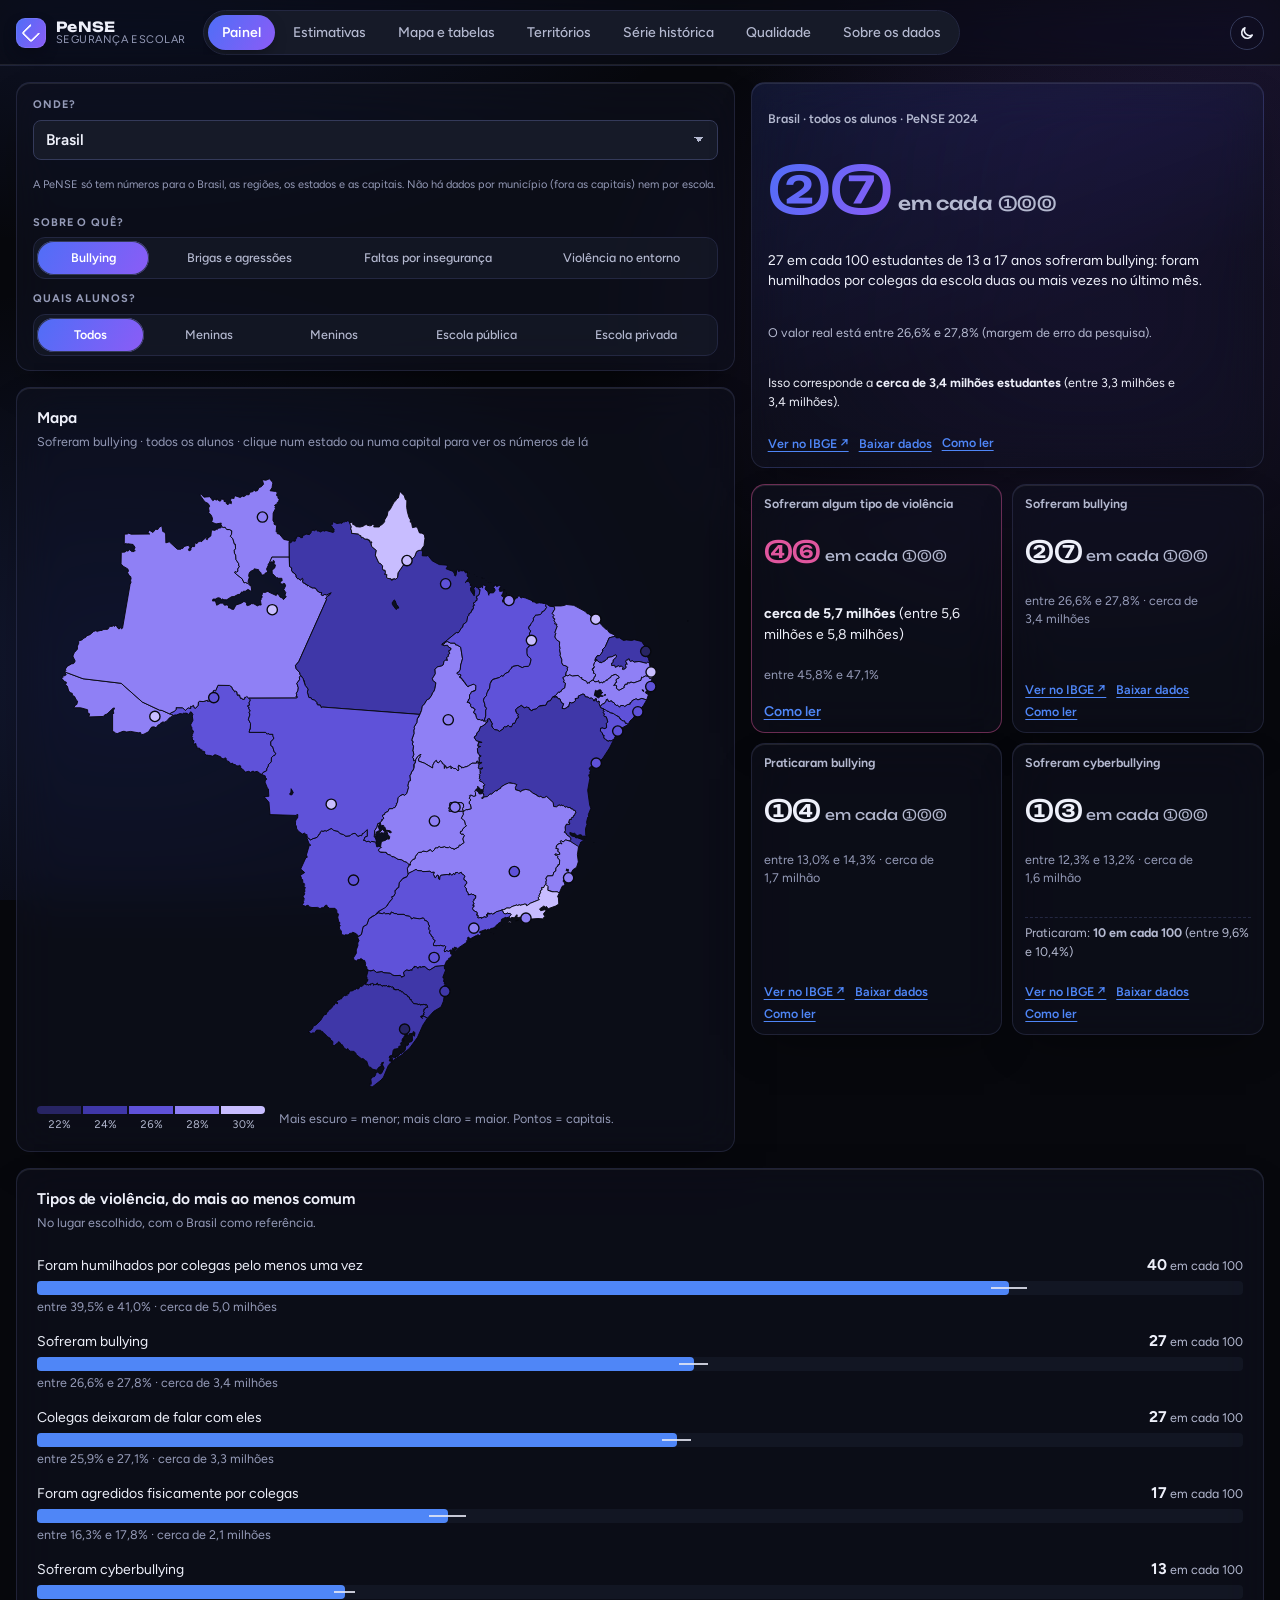
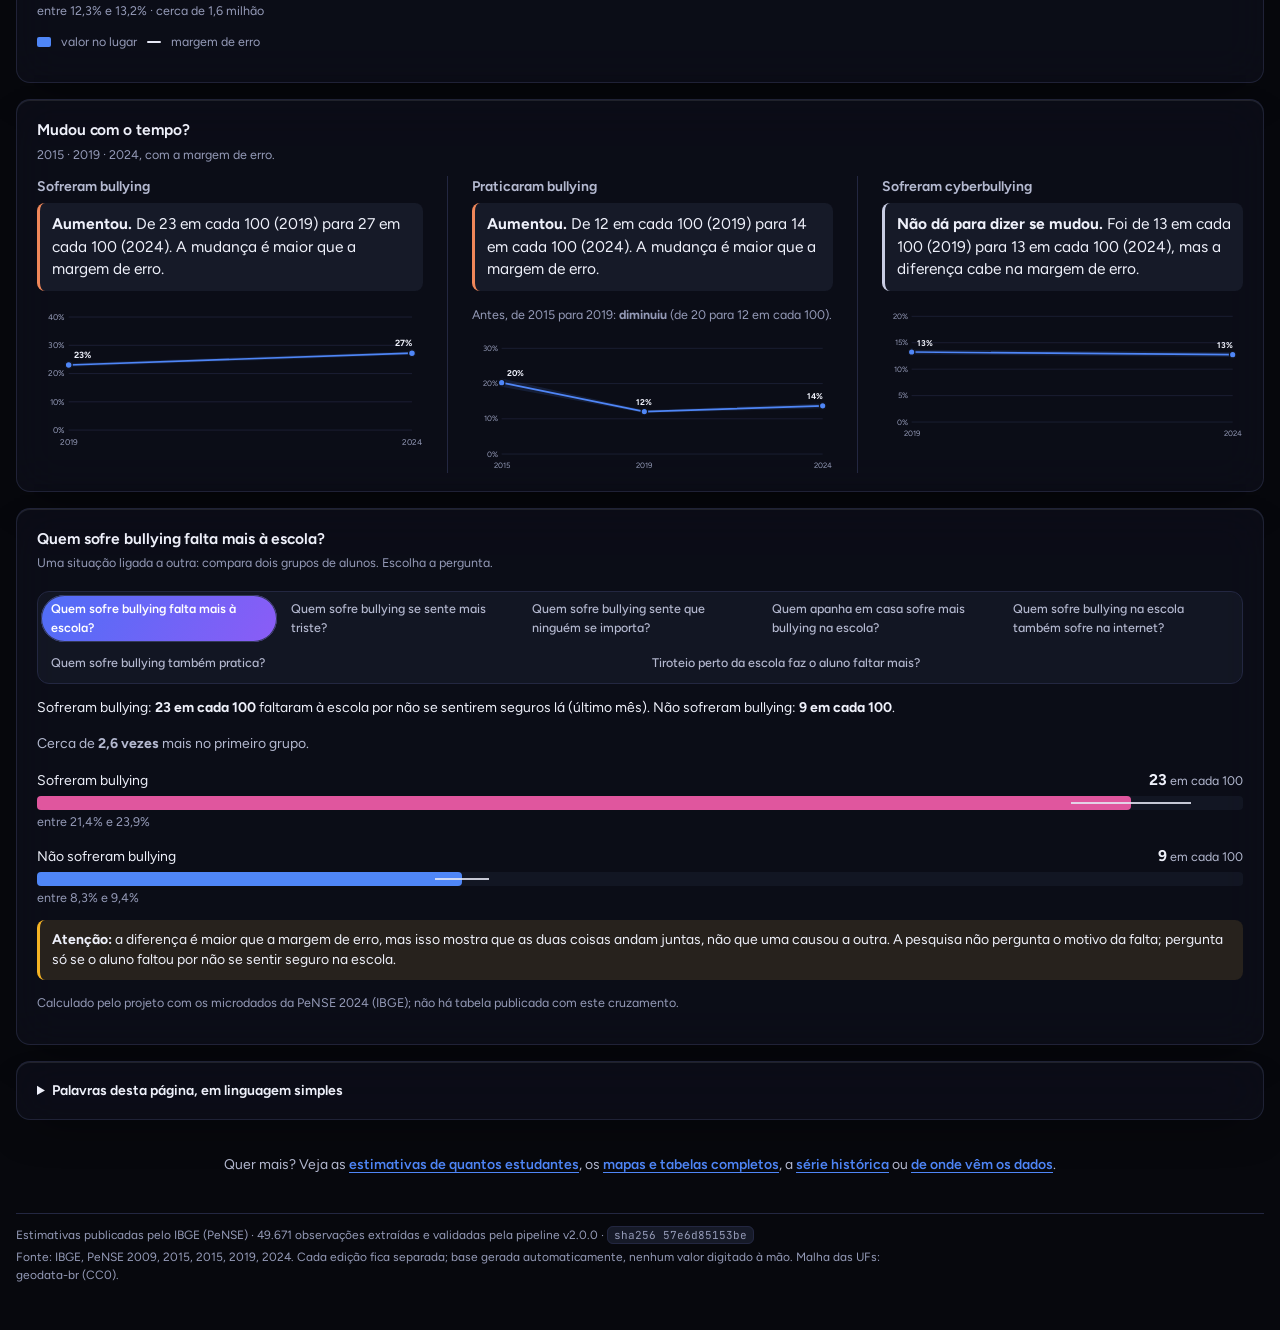
==== commit d7c47810: "Publica painel: Ligações, mapa maior e visual de vidro (37c580b) Co-Authored-By: Claude Opus 5.5 <no" ====
--- a/index.html
+++ b/index.html
@@ -696,14 +696,27 @@
 
 /* ---- telas largas: tudo o que importa na primeira dobra */
 @media (min-width: 900px) {
-  .h-top { grid-template-columns: minmax(0, 5fr) minmax(0, 7fr); align-items: start; }
+  .h-top { grid-template-columns: minmax(0, 7fr) minmax(0, 5fr); align-items: start; }
   .e-choices { grid-template-columns: minmax(200px, 1fr) minmax(0, 2fr) auto; align-items: end; }
   .seg-group .seg { font-size: var(--fs-sm); padding: 5px 10px; }
   .h-grid { grid-template-columns: repeat(12, minmax(0, 1fr)); }
   .h-kpis { grid-template-columns: repeat(2, minmax(0, 1fr)); }
-  .h-types { grid-column: span 12; }
-  .h-trend { grid-column: span 6; }
-  .h-absence { grid-column: span 6; }
+  .h-types, .h-trend, .h-absence { grid-column: span 12; }
+  #h-trend-body { display: grid; grid-template-columns: repeat(3, minmax(0, 1fr)); gap: 0 24px; }
+  #h-trend-body > .h-trend-item + .h-trend-item { margin-top: 0; padding-top: 0; border-top: 0; padding-left: 24px; border-left: 1px solid var(--line); }
+  #h-trend-body > .h-verdict, #h-trend-body > .h-note { grid-column: 1 / -1; }
+  /* lateral compacta: o mapa é o destaque */
+  .h-answer { padding: 14px 16px; gap: 6px; }
+  .h-big b { font-size: clamp(40px, 4.4vw, 60px); }
+  .h-big span { font-size: 18px; }
+  .h-sentence { font-size: var(--fs-md); }
+  .h-range, .h-people, .h-cmp { font-size: var(--fs-sm); }
+  .h-right .h-card { padding: 10px 12px; gap: 4px; }
+  .h-right .h-card h3 { font-size: var(--fs-sm); }
+  .h-right .h-card-big b { font-size: 26px; }
+  .h-right .h-card-text { display: none; }
+  .h-right .h-foot { padding-top: 4px; gap: 4px 10px; }
+  .h-map svg { max-height: 640px; }
 }
 
 /* ---- aba Estimativas */
@@ -751,6 +764,48 @@
 /* aviso da cópia junto do botão (problema 6) */
 .copy-status { font-size: var(--fs-sm); color: var(--good-ink); min-width: 0; }
 .copy-status.fail { color: var(--warning-ink); }
+
+/* ---- ligações */
+.h-link-pick { margin: 6px 0 12px; }
+.h-link-pick .seg { white-space: normal; text-align: left; flex: 1 1 220px; }
+.h-ratio { font-size: var(--fs-md); color: var(--ink-2); margin-top: 4px; }
+
+/* ---- materiais (vidro): camadas que flutuam ficam translúcidas, com borda clara no topo
+   (luz batendo no material). Nunca vidro sobre vidro: só os cartões de primeiro nível. */
+:root { --glass: rgba(16, 18, 30, 0.58); --glass-strong: rgba(10, 12, 20, 0.62); --glass-edge: rgba(255, 255, 255, 0.09);
+  --glass-line: rgba(140, 150, 220, 0.16); --ambient-1: rgba(79, 110, 247, 0.16); --ambient-2: rgba(139, 92, 246, 0.14); }
+:root[data-theme="light"] { --glass: rgba(255, 255, 255, 0.62); --glass-strong: rgba(255, 255, 255, 0.7); --glass-edge: rgba(255, 255, 255, 0.85);
+  --glass-line: rgba(120, 130, 200, 0.22); --ambient-1: rgba(79, 110, 247, 0.12); --ambient-2: rgba(139, 92, 246, 0.10); }
+/* luz ambiente fixa atrás do conteúdo, para o vidro ter o que desfocar */
+body[data-page="home"], body[data-page="estimates"] {
+  background:
+    radial-gradient(700px 520px at 85% 35%, var(--ambient-2), transparent 70%),
+    radial-gradient(760px 560px at 10% 75%, var(--ambient-1), transparent 70%),
+    radial-gradient(900px 480px at 8% -10%, var(--bg-glow-1), transparent 70%),
+    radial-gradient(800px 420px at 100% 0%, var(--bg-glow-2), transparent 70%),
+    var(--bg);
+  background-attachment: fixed;
+}
+.home .panel, .home .h-card, .estimates .panel {
+  background: var(--glass);
+  -webkit-backdrop-filter: blur(22px) saturate(170%); backdrop-filter: blur(22px) saturate(170%);
+  border-color: var(--glass-line);
+  box-shadow: inset 0 1px 0 var(--glass-edge), 0 18px 40px -18px rgba(0, 0, 0, 0.55);
+}
+.home .h-answer { background: linear-gradient(160deg, color-mix(in srgb, var(--brand-blue) 14%, transparent) 0%, var(--glass) 60%); }
+.topbar { background: var(--glass-strong); -webkit-backdrop-filter: blur(24px) saturate(180%); backdrop-filter: blur(24px) saturate(180%);
+  border-bottom-color: var(--glass-line); box-shadow: inset 0 -1px 0 var(--glass-edge); }
+.tooltip { background: var(--glass-strong); -webkit-backdrop-filter: blur(18px) saturate(170%); backdrop-filter: blur(18px) saturate(170%);
+  border-color: var(--glass-line); box-shadow: inset 0 1px 0 var(--glass-edge), var(--shadow-pop); }
+/* dentro do vidro, superfícies internas ficam sólidas e discretas (sem empilhar translucidez) */
+.home .h-track, .home .seg-group, .estimates .seg-group { background: color-mix(in srgb, var(--card-2) 70%, transparent); }
+@media (prefers-reduced-transparency: reduce) {
+  .home .panel, .home .h-card, .estimates .panel, .topbar, .tooltip { background: var(--card); -webkit-backdrop-filter: none; backdrop-filter: none; }
+}
+@media (prefers-contrast: more) {
+  .home .panel, .home .h-card, .estimates .panel { background: var(--card); border-color: var(--axis); }
+}
+.home .h-card.any { border-color: color-mix(in srgb, var(--select) 45%, transparent); }
 </style>
 </head>
 <body class="is-loading">
@@ -766,7 +821,6 @@
       <div role="tablist">
         <button role="tab" id="tab-home" data-page="home" aria-selected="true" aria-controls="page-home">Painel</button>
         <button role="tab" id="tab-estimates" data-page="estimates" aria-selected="false" aria-controls="page-estimates" tabindex="-1">Estimativas</button>
-        <span class="tabs-sep" aria-hidden="true">Detalhes:</span>
         <button role="tab" id="tab-overview" data-page="overview" aria-selected="false" aria-controls="page-overview" tabindex="-1">Mapa e tabelas</button>
         <button role="tab" id="tab-territory" data-page="territory" aria-selected="false" aria-controls="page-territory" tabindex="-1">Territórios</button>
         <button role="tab" id="tab-history" data-page="history" aria-selected="false" aria-controls="page-history" tabindex="-1">Série histórica</button>
@@ -859,7 +913,7 @@
           <div id="h-trend-body"></div>
         </article>
         <article class="panel h-absence" id="h-absence">
-          <header class="panel-head"><div><h2>Quem sofre bullying falta mais à escola?</h2><p class="card-sub">Faltas por não se sentir seguro na escola, no último mês.</p></div></header>
+          <header class="panel-head"><div><h2 id="h-absence-title">Ligações</h2><p class="card-sub">Uma situação ligada a outra: compara dois grupos de alunos. Escolha a pergunta.</p></div></header>
           <div id="h-absence-body"></div>
         </article>
       </div>
@@ -2175,13 +2229,22 @@
 }
 
 // ------------------------------------------------------------------ bloco 4: bullying e faltas
+// Ligações: a mesma resposta comparada entre dois grupos (microdados de 2024). Associação, não causa.
+let hLink = 0;
 function renderHomeAbsence() {
   const panel = $("h-absence"), box = clear($("h-absence-body"));
-  const ab = G.blocks.absence;
-  if (!ab || !M) { panel.hidden = true; return; }
-  const w = hMicro(ab.with, hstate.place, 2024)[0], wo = hMicro(ab.without, hstate.place, 2024)[0];
+  const links = (G.links || []).filter((lk) => M && M.kIndex.has(lk.with) && M.kIndex.has(lk.without));
+  if (!links.length) { panel.hidden = true; return; }
   panel.hidden = false;
-  if (!w || !wo) { box.append(el("p", { class: "empty", text: "Sem dados suficientes para este lugar e grupo." })); return; }
+  if (hLink >= links.length) hLink = 0;
+  const lk = links[hLink];
+  $("h-absence-title").textContent = lk.question;
+  const pick = el("div", { class: "seg-group h-link-pick", role: "radiogroup", "aria-label": "Escolha a ligação" });
+  links.forEach((x, i) => pick.append(el("button", { type: "button", class: "seg", role: "radio", "aria-checked": String(i === hLink),
+    onclick: () => { hLink = i; renderHomeAbsence(); } }, x.question)));
+  box.append(pick);
+  const w = hMicro(lk.with, hstate.place, 2024)[0], wo = hMicro(lk.without, hstate.place, 2024)[0];
+  if (!w || !wo || w.e === null || wo.e === null) { box.append(el("p", { class: "empty", text: "Sem dados suficientes para este lugar e grupo." })); return; }
   const max = niceMax(Math.max(w.hi, wo.hi));
   const bar = (label, p, cls) => el("li", null,
     el("div", { class: "h-bar-head" }, el("span", { class: "h-bar-label", text: label }), el("span", { class: "h-bar-val" }, el("b", { text: in100(p.e) }), " em cada 100")),
@@ -2189,14 +2252,16 @@
       el("span", { class: "h-ci", style: `left:${(p.lo / max * 100).toFixed(2)}%;width:${((p.hi - p.lo) / max * 100).toFixed(2)}%` })),
     el("div", { class: "h-bar-sub", text: between(p) }));
   const differ = w.lo > wo.hi || w.hi < wo.lo;
+  const ratio = wo.e > 0 ? w.e / wo.e : null;
   box.append(
-    el("p", { class: "h-sentence" }, `Entre quem sofreu bullying (duas ou mais vezes no mês), `, el("b", { text: `${in100(w.e)} em cada 100` }),
-      ` faltaram à escola por não se sentirem seguros lá. Entre quem não sofreu, `, el("b", { text: `${in100(wo.e)} em cada 100` }), "."),
-    el("ul", { class: "h-bars" }, bar("Sofreram bullying", w, "sel"), bar("Não sofreram bullying", wo, "")),
+    el("p", { class: "h-sentence" }, `${lk.with_label}: `, el("b", { text: `${in100(w.e)} em cada 100` }), ` ${lk.outcome}. ${lk.without_label}: `,
+      el("b", { text: `${in100(wo.e)} em cada 100` }), "."),
+    differ && ratio && ratio >= 1.3 ? el("p", { class: "h-ratio" }, "Cerca de ", el("b", { text: `${nf1.format(ratio)} vezes` }), " mais no primeiro grupo.") : null,
+    el("ul", { class: "h-bars" }, bar(lk.with_label, w, "sel"), bar(lk.without_label, wo, "")),
     el("p", { class: "h-warn" }, el("b", { text: "Atenção: " }),
-      differ ? "a diferença entre os dois grupos é maior que a margem de erro, mas isso mostra que as duas coisas andam juntas, não que o bullying causou as faltas. "
-             : "a diferença cabe na margem de erro. Mesmo quando há diferença, ela mostra que as duas coisas andam juntas, não que uma causou a outra. ",
-      "A pesquisa não pergunta o motivo da falta; pergunta só se o aluno faltou por não se sentir seguro na escola."),
+      differ ? "a diferença é maior que a margem de erro, mas isso mostra que as duas coisas andam juntas, não que uma causou a outra. "
+             : "a diferença cabe na margem de erro: não dá para dizer que os grupos são diferentes. ",
+      lk.note || ""),
     el("p", { class: "h-note", text: "Calculado pelo projeto com os microdados da PeNSE 2024 (IBGE); não há tabela publicada com este cruzamento." }));
 }
 
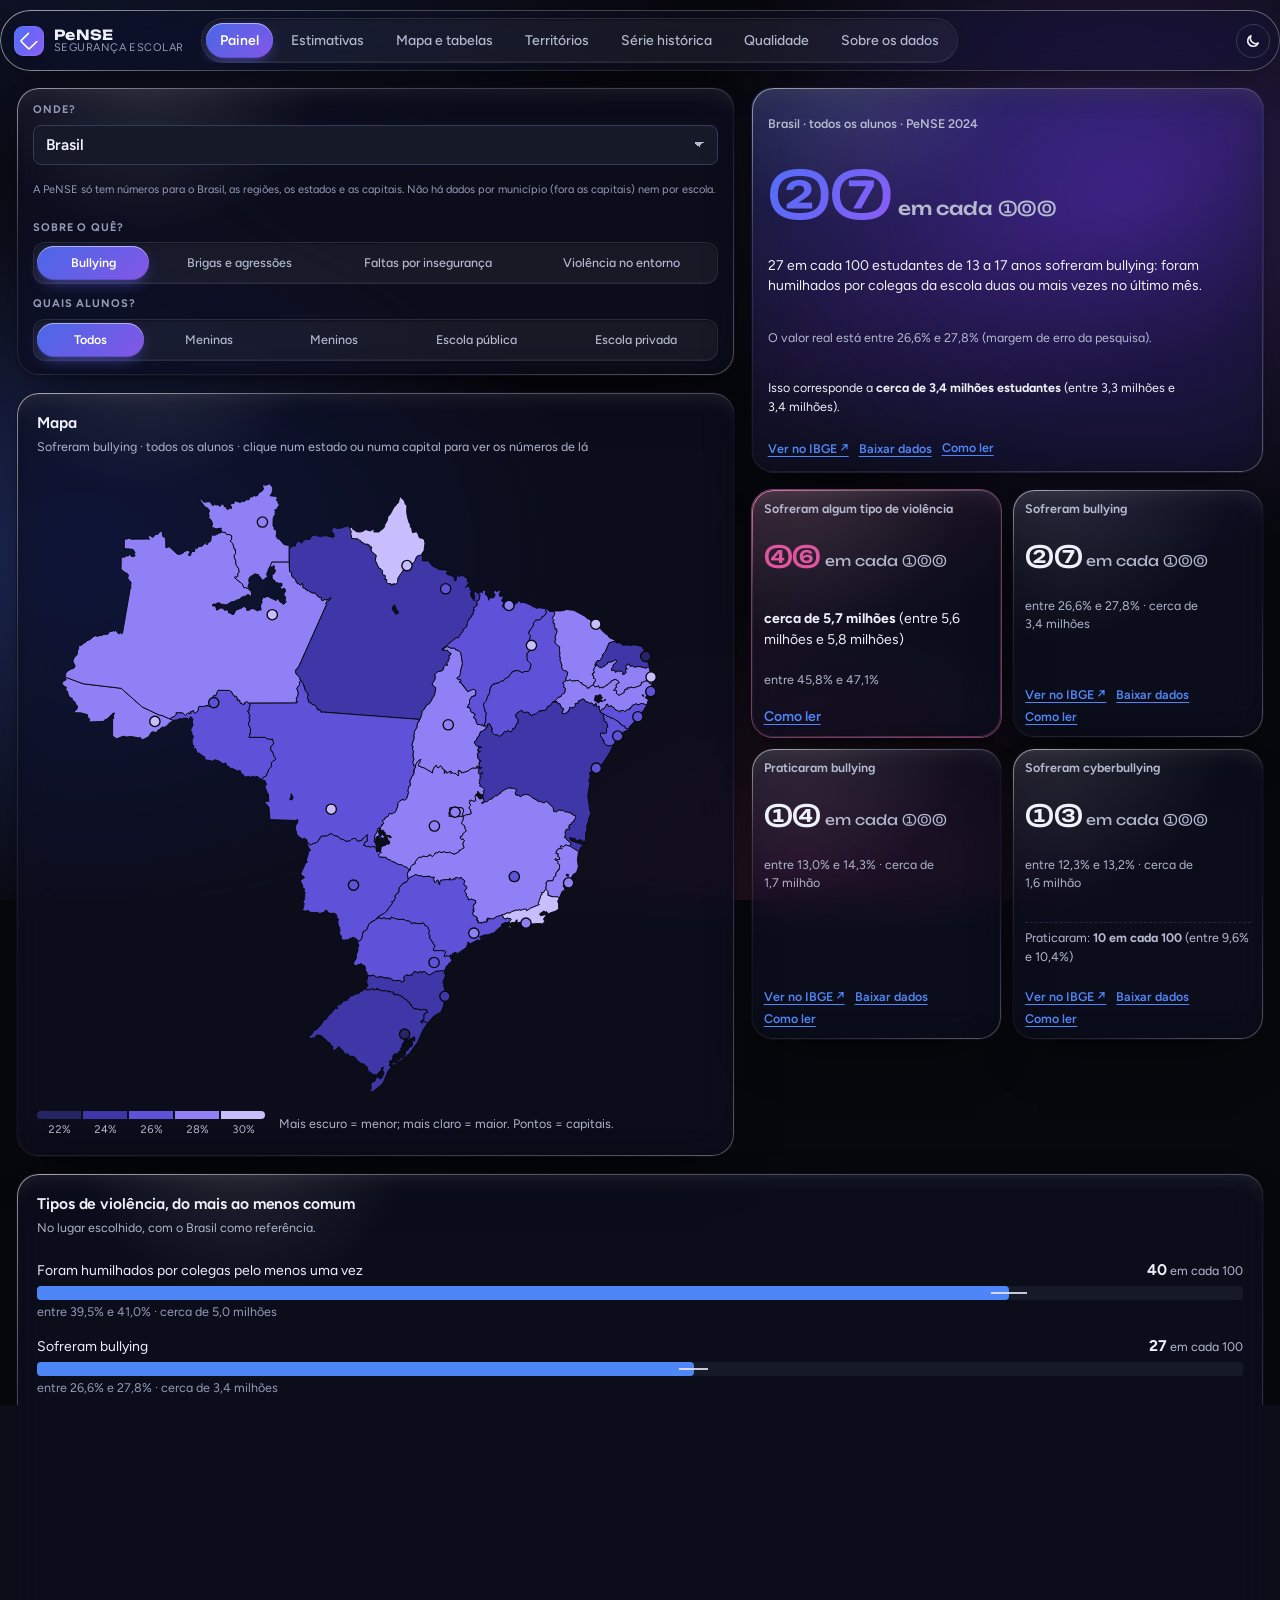
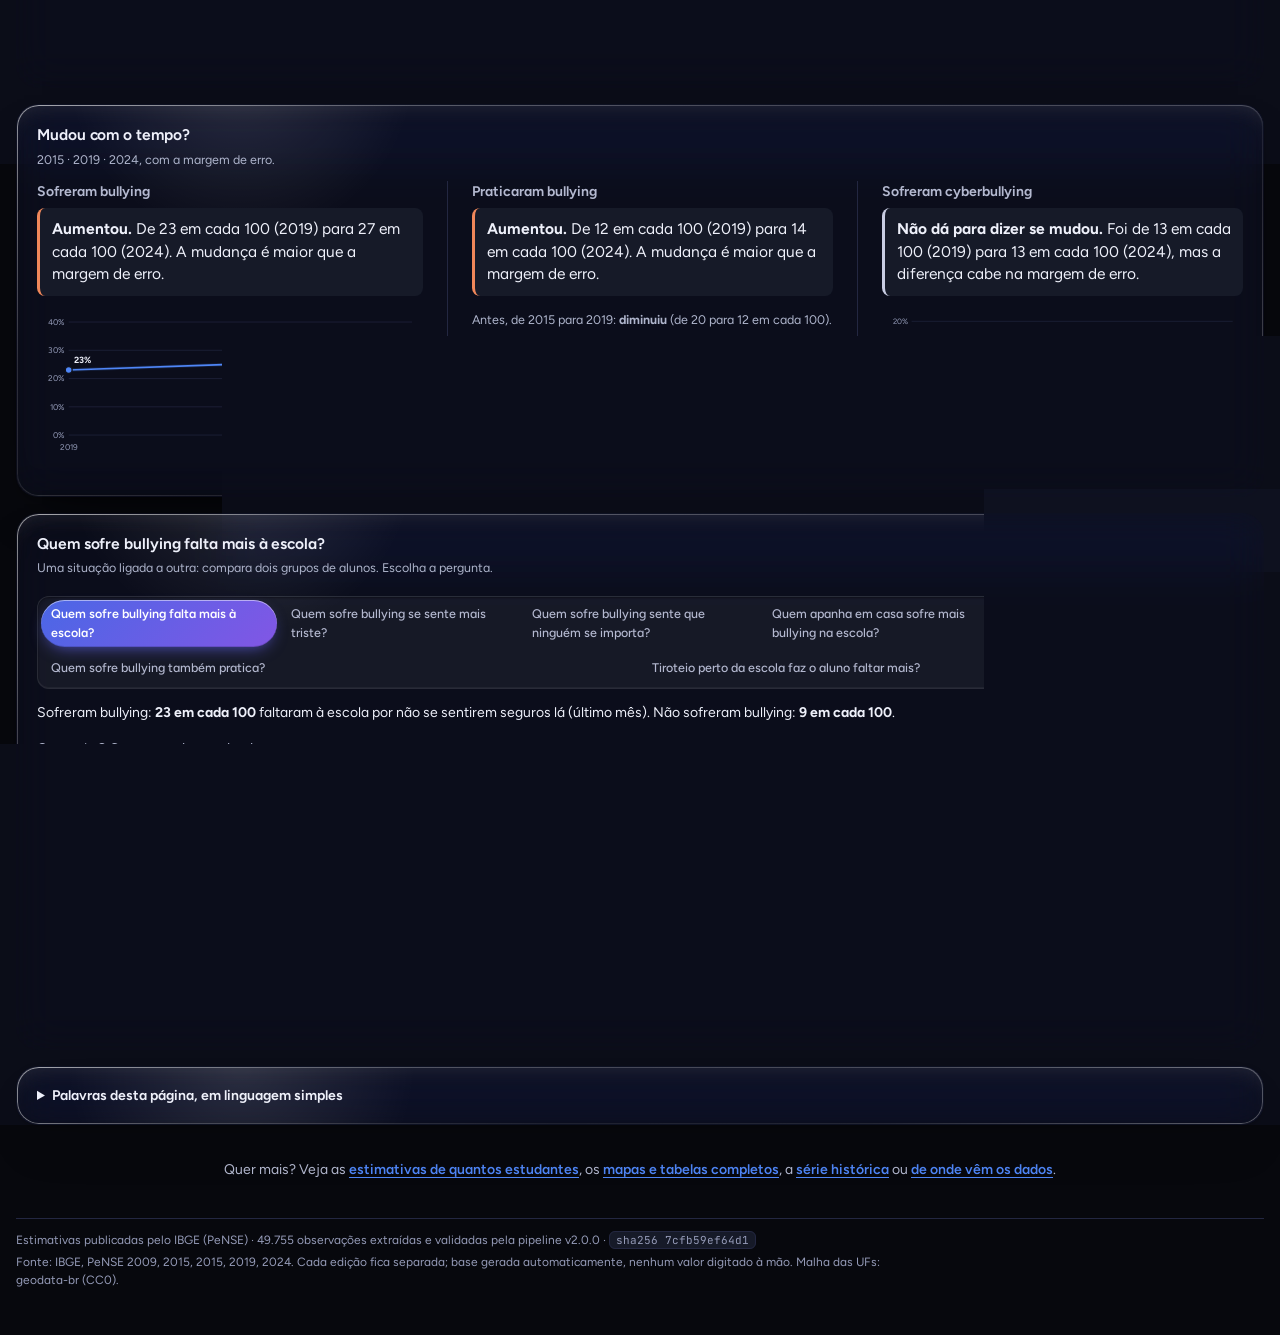
==== commit 38e39087: "Publica painel: Liquid Glass e revisão de todos os alertas (1dc46f2) Co-Authored-By: Claude Opus 5.5" ====
--- a/index.html
+++ b/index.html
@@ -770,42 +770,150 @@
 .h-link-pick .seg { white-space: normal; text-align: left; flex: 1 1 220px; }
 .h-ratio { font-size: var(--fs-md); color: var(--ink-2); margin-top: 4px; }
 
-/* ---- materiais (vidro): camadas que flutuam ficam translúcidas, com borda clara no topo
-   (luz batendo no material). Nunca vidro sobre vidro: só os cartões de primeiro nível. */
-:root { --glass: rgba(16, 18, 30, 0.58); --glass-strong: rgba(10, 12, 20, 0.62); --glass-edge: rgba(255, 255, 255, 0.09);
-  --glass-line: rgba(140, 150, 220, 0.16); --ambient-1: rgba(79, 110, 247, 0.16); --ambient-2: rgba(139, 92, 246, 0.14); }
-:root[data-theme="light"] { --glass: rgba(255, 255, 255, 0.62); --glass-strong: rgba(255, 255, 255, 0.7); --glass-edge: rgba(255, 255, 255, 0.85);
-  --glass-line: rgba(120, 130, 200, 0.22); --ambient-1: rgba(79, 110, 247, 0.12); --ambient-2: rgba(139, 92, 246, 0.10); }
-/* luz ambiente fixa atrás do conteúdo, para o vidro ter o que desfocar */
-body[data-page="home"], body[data-page="estimates"] {
+/* Liquid Glass (estilo Apple, iOS 26) — camada visual carregada por último.
+   Ideia: superfícies de vidro claro sobre uma luz ambiente colorida; borda de luz (aro) mais forte nos
+   cantos onde a luz bate; reflexo especular que acompanha o ponteiro (assets/js/glass.js); profundidade
+   por sombras internas. Mapa e filtros usam um vidro mais denso (leitura em primeiro lugar).
+   Acessibilidade: com "reduzir transparência" ou "mais contraste" no sistema, tudo fica sólido. */
+
+:root {
+  --lg-tint: rgba(24, 28, 52, 0.30);          /* vidro claro: cartões */
+  --lg-tint-dense: rgba(14, 16, 30, 0.74);    /* vidro denso: mapa e filtros */
+  --lg-tint-bar: rgba(16, 18, 34, 0.46);      /* barra flutuante */
+  --lg-blur: 20px;
+  --lg-rim: rgba(255, 255, 255, 0.55);
+  --lg-rim-low: rgba(255, 255, 255, 0.06);
+  --lg-spec: rgba(255, 255, 255, 0.12);
+  --lg-inner: rgba(255, 255, 255, 0.18);
+  --lg-drop: 0 26px 50px -26px rgba(0, 0, 0, 0.7), 0 3px 8px -3px rgba(0, 0, 0, 0.35);
+  --lg-radius: 22px;
+  --amb-1: rgba(79, 110, 247, 0.30); --amb-2: rgba(139, 92, 246, 0.28); --amb-3: rgba(224, 86, 158, 0.12);
+}
+:root[data-theme="light"] {
+  --lg-tint: rgba(255, 255, 255, 0.42);
+  --lg-tint-dense: rgba(255, 255, 255, 0.82);
+  --lg-tint-bar: rgba(255, 255, 255, 0.55);
+  --lg-rim: rgba(255, 255, 255, 1);
+  --lg-rim-low: rgba(255, 255, 255, 0.35);
+  --lg-spec: rgba(255, 255, 255, 0.55);
+  --lg-inner: rgba(255, 255, 255, 0.7);
+  --lg-drop: 0 22px 44px -24px rgba(40, 40, 110, 0.28), 0 2px 6px -2px rgba(40, 40, 110, 0.12);
+  --amb-1: rgba(79, 110, 247, 0.20); --amb-2: rgba(139, 92, 246, 0.18); --amb-3: rgba(224, 86, 158, 0.10);
+}
+
+/* luz ambiente fixa: é o que o vidro desfoca e colore */
+body {
   background:
-    radial-gradient(700px 520px at 85% 35%, var(--ambient-2), transparent 70%),
-    radial-gradient(760px 560px at 10% 75%, var(--ambient-1), transparent 70%),
+    radial-gradient(620px 520px at 88% 22%, var(--amb-2), transparent 70%),
+    radial-gradient(720px 560px at 6% 62%, var(--amb-1), transparent 70%),
+    radial-gradient(520px 420px at 60% 100%, var(--amb-3), transparent 70%),
     radial-gradient(900px 480px at 8% -10%, var(--bg-glow-1), transparent 70%),
-    radial-gradient(800px 420px at 100% 0%, var(--bg-glow-2), transparent 70%),
     var(--bg);
   background-attachment: fixed;
 }
-.home .panel, .home .h-card, .estimates .panel {
-  background: var(--glass);
-  -webkit-backdrop-filter: blur(22px) saturate(170%); backdrop-filter: blur(22px) saturate(170%);
-  border-color: var(--glass-line);
-  box-shadow: inset 0 1px 0 var(--glass-edge), 0 18px 40px -18px rgba(0, 0, 0, 0.55);
-}
-.home .h-answer { background: linear-gradient(160deg, color-mix(in srgb, var(--brand-blue) 14%, transparent) 0%, var(--glass) 60%); }
-.topbar { background: var(--glass-strong); -webkit-backdrop-filter: blur(24px) saturate(180%); backdrop-filter: blur(24px) saturate(180%);
-  border-bottom-color: var(--glass-line); box-shadow: inset 0 -1px 0 var(--glass-edge); }
-.tooltip { background: var(--glass-strong); -webkit-backdrop-filter: blur(18px) saturate(170%); backdrop-filter: blur(18px) saturate(170%);
-  border-color: var(--glass-line); box-shadow: inset 0 1px 0 var(--glass-edge), var(--shadow-pop); }
-/* dentro do vidro, superfícies internas ficam sólidas e discretas (sem empilhar translucidez) */
-.home .h-track, .home .seg-group, .estimates .seg-group { background: color-mix(in srgb, var(--card-2) 70%, transparent); }
+
+/* ---- o material */
+.panel, .h-card {
+  position: relative; isolation: isolate;
+  background: var(--lg-tint);
+  -webkit-backdrop-filter: blur(var(--lg-blur)) saturate(190%) brightness(1.06);
+  backdrop-filter: blur(var(--lg-blur)) saturate(190%) brightness(1.06);
+  border: 1px solid transparent;
+  border-radius: var(--lg-radius);
+  box-shadow:
+    inset 0 1px 0 var(--lg-inner),                 /* luz batendo no topo */
+    inset 0 -1px 0 var(--lg-rim-low),              /* reflexo fraco na base */
+    inset 0 14px 28px -20px var(--lg-inner),       /* espessura: brilho que entra pela borda */
+    inset 0 -18px 30px -24px rgba(0, 0, 0, 0.25),  /* espessura: sombra interna na base */
+    var(--lg-drop);
+}
+/* aro de luz: mais forte nos cantos superior esquerdo e inferior direito */
+.panel:not(.map-panel)::before, .h-card::before {
+  content: ""; position: absolute; inset: 0; border-radius: inherit; padding: 1px; pointer-events: none; z-index: 2;
+  background: linear-gradient(140deg, var(--lg-rim) 0%, rgba(255, 255, 255, 0.14) 18%, rgba(255, 255, 255, 0.02) 46%,
+    rgba(255, 255, 255, 0.04) 70%, rgba(255, 255, 255, 0.30) 100%);
+  -webkit-mask: linear-gradient(#000 0 0) content-box, linear-gradient(#000 0 0);
+  -webkit-mask-composite: xor; mask-composite: exclude;
+}
+/* reflexo especular que acompanha o ponteiro (glass.js define --mx/--my) */
+.panel::after, .h-card::after {
+  content: ""; position: absolute; inset: 0; border-radius: inherit; pointer-events: none; z-index: -1;
+  background: radial-gradient(380px circle at var(--mx, 18%) var(--my, -10%), var(--lg-spec), transparent 46%);
+  transition: opacity 300ms ease;
+}
+
+/* vidro denso: mapa e filtros (o conteúdo precisa de fundo mais estável) */
+.h-choices, .h-map-panel, .map-panel, .filterbar, .e-choices { background: var(--lg-tint-dense); }
+
+/* destaques coloridos continuam no vidro */
+.h-answer { background: linear-gradient(155deg, color-mix(in srgb, var(--brand-blue) 22%, transparent) 0%,
+  color-mix(in srgb, var(--brand-violet) 12%, transparent) 45%, var(--lg-tint) 75%); }
+.h-card.any { background: linear-gradient(155deg, color-mix(in srgb, var(--select) 16%, transparent), var(--lg-tint) 60%); }
+.h-card.any::before { background: linear-gradient(140deg, color-mix(in srgb, var(--select) 80%, white) 0%, rgba(255, 255, 255, 0.1) 22%,
+  rgba(255, 255, 255, 0.02) 50%, color-mix(in srgb, var(--select) 40%, transparent) 100%); }
+
+/* superfícies internas: sólidas e discretas (nunca vidro sobre vidro) */
+.h-track, .seg-group, .h-cmp, .h-verdict, .h-warn { -webkit-backdrop-filter: none; backdrop-filter: none; }
+.seg-group, .tabs [role=tablist] {
+  background: rgba(255, 255, 255, 0.05); border-color: rgba(255, 255, 255, 0.08);
+  box-shadow: inset 0 1px 2px rgba(0, 0, 0, 0.35), inset 0 -1px 0 rgba(255, 255, 255, 0.05);
+}
+:root[data-theme="light"] .seg-group, :root[data-theme="light"] .tabs [role=tablist] {
+  background: rgba(20, 30, 80, 0.05); border-color: rgba(20, 30, 80, 0.06); box-shadow: inset 0 1px 2px rgba(20, 30, 80, 0.12);
+}
+
+/* pílula ativa: lente colorida com brilho no topo */
+.seg-group .seg[aria-checked="true"], .tabs button[aria-selected="true"] {
+  background: linear-gradient(135deg, rgba(79, 110, 247, 0.92), rgba(139, 92, 246, 0.92));
+  box-shadow: inset 0 1px 0 rgba(255, 255, 255, 0.5), inset 0 -1px 0 rgba(0, 0, 0, 0.15), 0 6px 16px -6px rgba(99, 102, 241, 0.75);
+  color: #fff;
+}
+/* resposta imediata ao toque */
+.seg, .tabs button, .btn, .h-act, button.link { transition: transform 120ms ease-out, background-color 160ms ease, color 160ms ease; }
+.seg:active, .tabs button:active, .btn:active { transform: scale(0.97); }
+
+/* ---- barra de navegação: cápsula de vidro flutuante */
+.topbar { background: transparent; border-bottom: 0; -webkit-backdrop-filter: none; backdrop-filter: none; padding-top: 10px; }
+body::before { background: transparent; }
+.topbar-in {
+  position: relative; isolation: isolate;
+  max-width: calc(1440px - 32px); margin: 0 auto; border-radius: 999px; padding: 8px 10px 8px 14px;
+  background: var(--lg-tint-bar);
+  -webkit-backdrop-filter: blur(26px) saturate(200%) brightness(1.05); backdrop-filter: blur(26px) saturate(200%) brightness(1.05);
+  box-shadow: inset 0 1px 0 var(--lg-inner), inset 0 -1px 0 var(--lg-rim-low), 0 18px 40px -20px rgba(0, 0, 0, 0.7);
+}
+.topbar-in::before {
+  content: ""; position: absolute; inset: 0; border-radius: inherit; padding: 1px; pointer-events: none;
+  background: linear-gradient(120deg, var(--lg-rim) 0%, rgba(255, 255, 255, 0.10) 25%, rgba(255, 255, 255, 0.02) 60%, rgba(255, 255, 255, 0.28) 100%);
+  -webkit-mask: linear-gradient(#000 0 0) content-box, linear-gradient(#000 0 0); -webkit-mask-composite: xor; mask-composite: exclude;
+}
+.tabs [role=tablist] { border-radius: 999px; }
+@media (max-width: 899px) {
+  .topbar { padding: 8px 10px 0; }
+  .topbar-in { border-radius: 22px; max-width: none; }
+}
+
+/* dicas flutuantes */
+.tooltip {
+  background: var(--lg-tint-bar); border-color: transparent; border-radius: 14px;
+  -webkit-backdrop-filter: blur(22px) saturate(190%); backdrop-filter: blur(22px) saturate(190%);
+  box-shadow: inset 0 1px 0 var(--lg-inner), 0 16px 34px -14px rgba(0, 0, 0, 0.7);
+}
+
+/* legibilidade sobre o vidro: texto secundário um pouco mais forte */
+.panel .card-sub, .h-card .h-bar-sub, .h-note { color: color-mix(in srgb, var(--ink-2) 85%, var(--muted)); }
+
+/* ---- acessibilidade */
 @media (prefers-reduced-transparency: reduce) {
-  .home .panel, .home .h-card, .estimates .panel, .topbar, .tooltip { background: var(--card); -webkit-backdrop-filter: none; backdrop-filter: none; }
+  .panel, .h-card, .topbar-in, .tooltip, .h-choices, .h-map-panel, .map-panel, .filterbar, .e-choices, .h-answer, .h-card.any {
+    background: var(--card); -webkit-backdrop-filter: none; backdrop-filter: none;
+  }
+  .panel::after, .h-card::after { display: none; }
 }
 @media (prefers-contrast: more) {
-  .home .panel, .home .h-card, .estimates .panel { background: var(--card); border-color: var(--axis); }
-}
-.home .h-card.any { border-color: color-mix(in srgb, var(--select) 45%, transparent); }
+  .panel, .h-card, .topbar-in { background: var(--card); border: 1px solid var(--axis); }
+  .panel::before, .h-card::before, .topbar-in::before, .panel::after, .h-card::after { display: none; }
+}
 </style>
 </head>
 <body class="is-loading">
@@ -3226,6 +3334,27 @@
   doCopy.t = setTimeout(() => { n.textContent = ""; }, 6000);
 }
 
+/* Liquid Glass: o reflexo especular dos cartões acompanha o ponteiro (variáveis --mx/--my lidas pelo
+ * glass.css). Só visual, sem dados. Desligado com "reduzir movimento" e em telas de toque. */
+"use strict";
+
+(function glassLight() {
+  if (window.matchMedia("(prefers-reduced-motion: reduce)").matches || !window.matchMedia("(hover: hover)").matches) return;
+  let raf = 0, last = null;
+  document.addEventListener("pointermove", (e) => {
+    last = e;
+    if (raf) return;
+    raf = requestAnimationFrame(() => {
+      raf = 0;
+      const card = last.target.closest && last.target.closest(".panel, .h-card");
+      if (!card) return;
+      const r = card.getBoundingClientRect();
+      card.style.setProperty("--mx", `${last.clientX - r.left}px`);
+      card.style.setProperty("--my", `${last.clientY - r.top}px`);
+    });
+  }, { passive: true });
+})();
+
 /* Navegação entre páginas e inicialização (carrega o pacote de dados e a malha). */
 "use strict";
 
